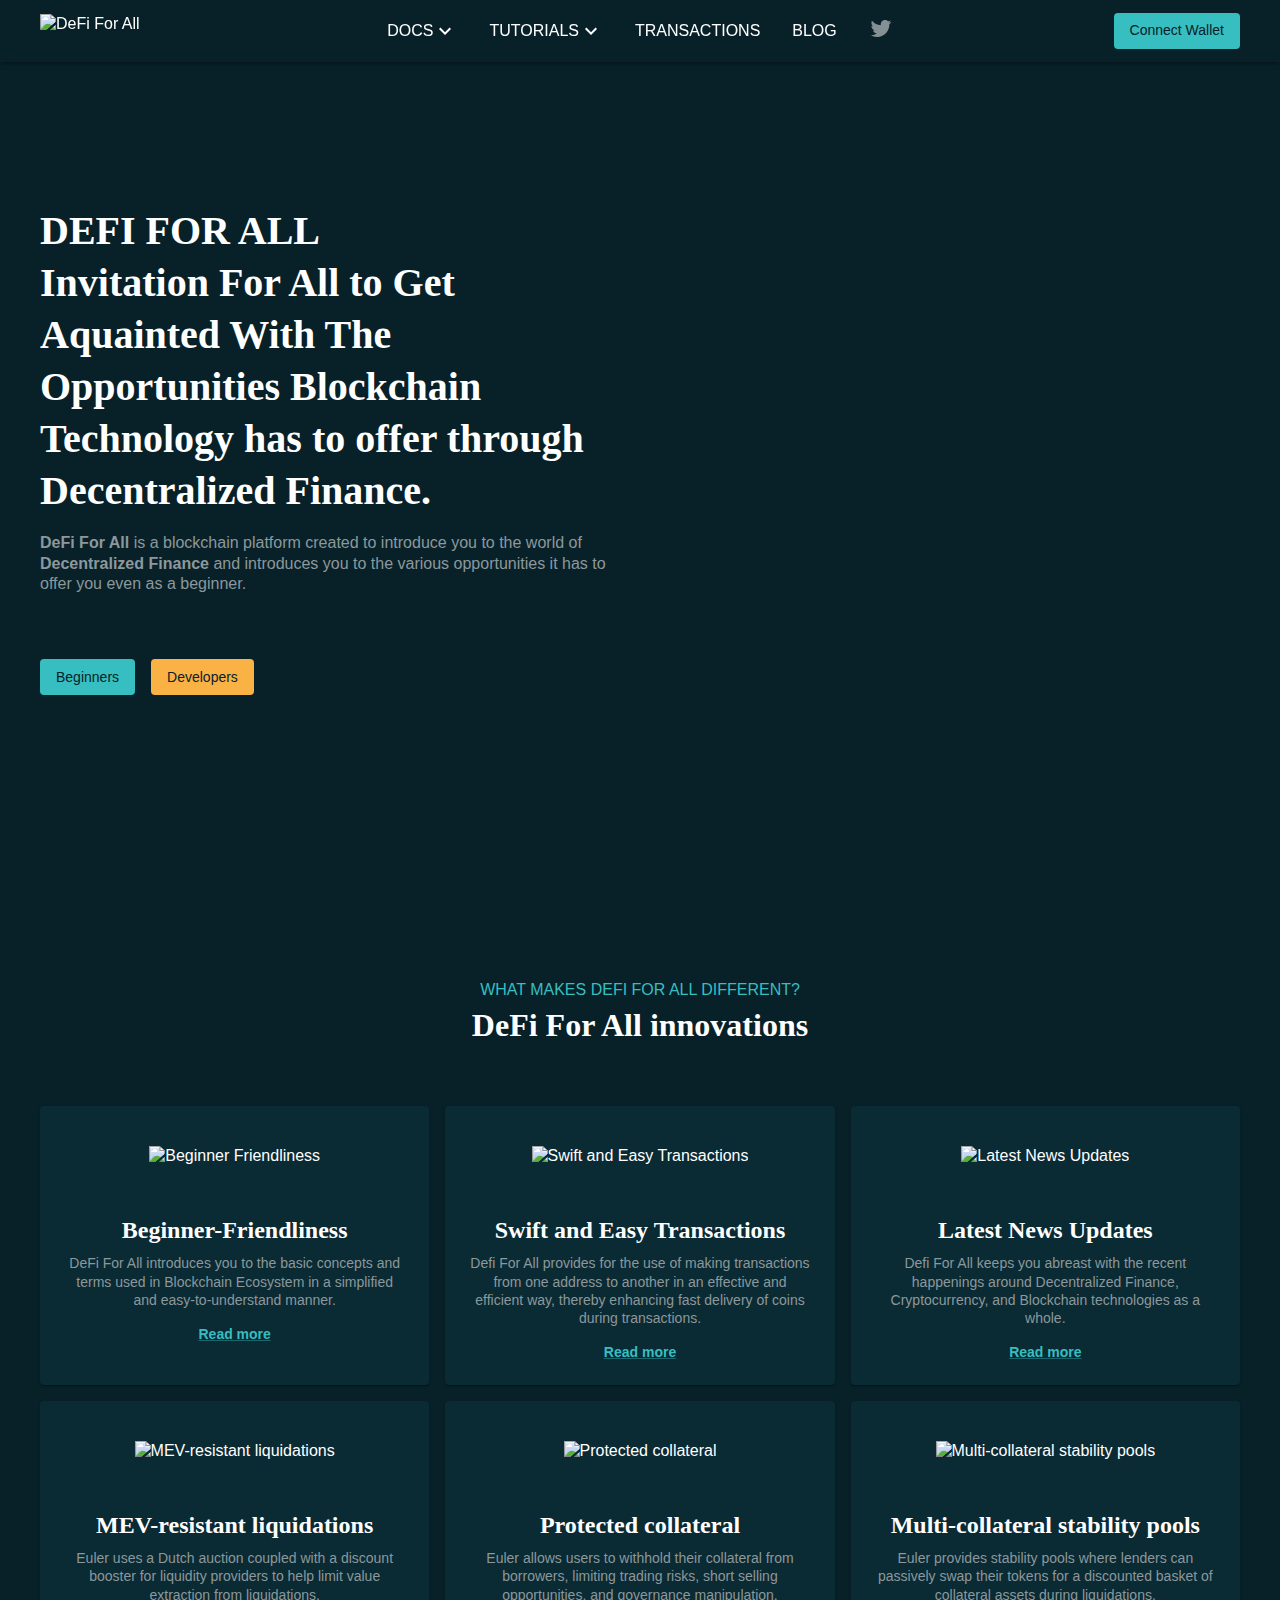
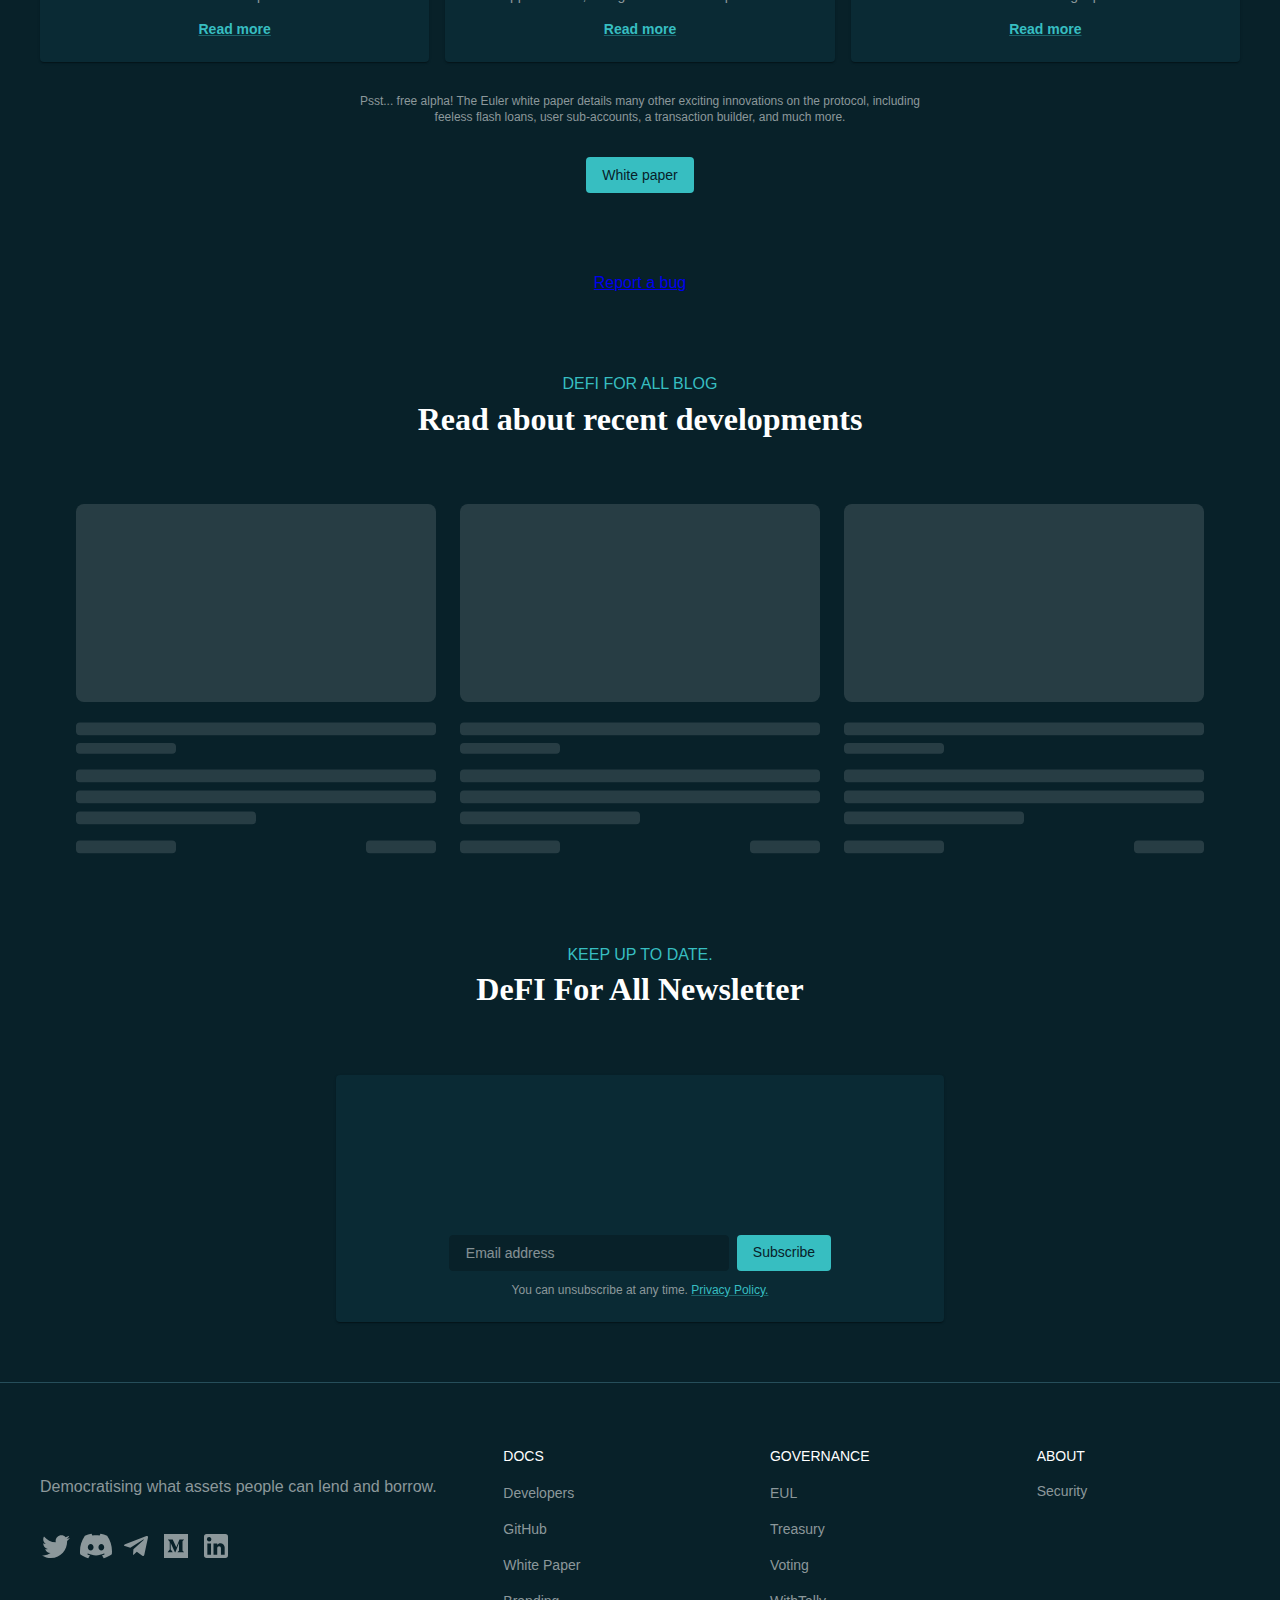
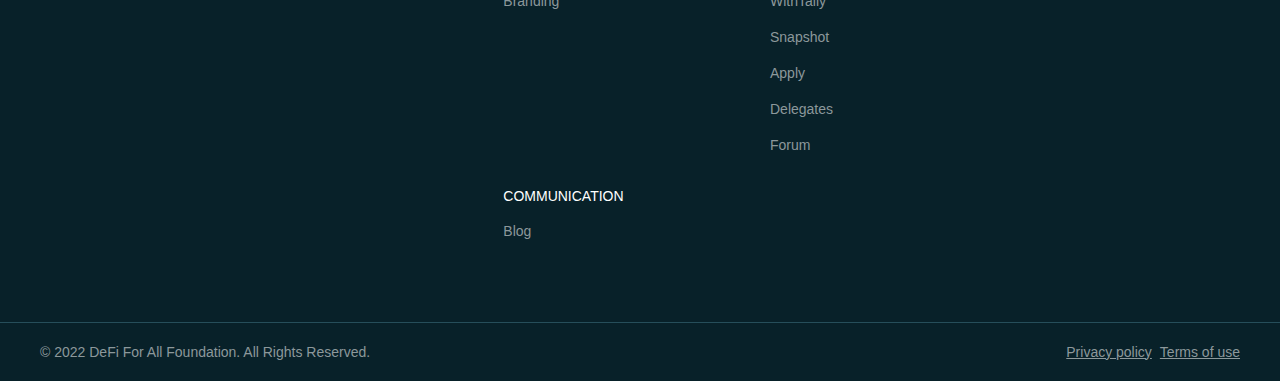
==== homepage.html @ b24af491 "Add files via upload" ====
<!DOCTYPE html>
<html>

<head>
    <meta charSet="utf-8" />
    <meta name="viewport" content="width=device-width" />
    <link rel="preload" as="image"
        imageSrcSet="/_next/static/media/logo.bbcf650c.svg 1x, /_next/static/media/logo.bbcf650c.svg 2x" />
    <title>Home - DeFi For All</title>
    <meta
        content="DeFi For All is a blockchain platform created to introduce you to the world of Decentralized Finance and introduces you to the various opportunities it has to offer you even as a beginner."
        name="description" />
    <meta
        content="DeFi For All is a blockchain platform created to introduce you to the world of Decentralized Finance and introduces you to the various opportunities it has to offer you even as a beginner."
        name="og:description" />
    <meta content="DeFi For All" property="og:title" />
    <meta content="/OG_EF_Twitter.png" property="og:image" />
    <meta name="next-head-count" content="8" />
    <link href="https://fonts.googleapis.com" rel="preconnect" />
    <link crossorigin="true" href="https://fonts.gstatic.com" rel="preconnect" />
    <meta content="#082129" name="theme-color" />
    <meta content="1200" property="og:image:width" />
    <meta content="630" property="og:image:height" />
    <meta content="@EulerFinance" name="twitter:site" />
    <link rel="preconnect" href="https://fonts.gstatic.com" crossorigin /><noscript data-n-css=""></noscript>
    <script defer="" nomodule="" src="/_next/static/chunks/polyfills-0d1b80a048d4787e.js"></script>
    <script src="/_next/static/chunks/webpack-43b1f71859092848.js" defer=""></script>
    <script src="/_next/static/chunks/framework-4556c45dd113b893.js" defer=""></script>
    <script src="/_next/static/chunks/main-97db145fa49b6c93.js" defer=""></script>
    <script src="/_next/static/chunks/pages/_app-f3e30b94e401bf8b.js" defer=""></script>
    <script src="/_next/static/chunks/pages/index-88688d1faa3a91e0.js" defer=""></script>
    <script src="/_next/static/GQ9uRKuiXWLNTg-VS3RA-/_buildManifest.js" defer=""></script>
    <script src="/_next/static/GQ9uRKuiXWLNTg-VS3RA-/_ssgManifest.js" defer=""></script>
    <style
        data-href="https://fonts.googleapis.com/css2?family=Open+Sans:wght@400;500&family=Volkhov:wght@700&display=swap">
        @font-face {
            font-family: 'Open Sans';
            font-style: normal;
            font-weight: 400;
            font-stretch: normal;
            font-display: swap;
            src: url(https://fonts.gstatic.com/s/opensans/v34/memSYaGs126MiZpBA-UvWbX2vVnXBbObj2OVZyOOSr4dVJWUgsjZ0C4k.woff) format('woff')
        }

        @font-face {
            font-family: 'Open Sans';
            font-style: normal;
            font-weight: 500;
            font-stretch: normal;
            font-display: swap;
            src: url(https://fonts.gstatic.com/s/opensans/v34/memSYaGs126MiZpBA-UvWbX2vVnXBbObj2OVZyOOSr4dVJWUgsjr0C4k.woff) format('woff')
        }

        @font-face {
            font-family: 'Volkhov';
            font-style: normal;
            font-weight: 700;
            font-display: swap;
            src: url(https://fonts.gstatic.com/s/volkhov/v17/SlGVmQieoJcKemNeeY4hoHc.woff) format('woff')
        }

        @font-face {
            font-family: 'Open Sans';
            font-style: normal;
            font-weight: 400;
            font-stretch: 100%;
            font-display: swap;
            src: url(https://fonts.gstatic.com/s/opensans/v34/memvYaGs126MiZpBA-UvWbX2vVnXBbObj2OVTSKmu0SC55K5gw.woff2) format('woff2');
            unicode-range: U+0460-052F, U+1C80-1C88, U+20B4, U+2DE0-2DFF, U+A640-A69F, U+FE2E-FE2F
        }

        @font-face {
            font-family: 'Open Sans';
            font-style: normal;
            font-weight: 400;
            font-stretch: 100%;
            font-display: swap;
            src: url(https://fonts.gstatic.com/s/opensans/v34/memvYaGs126MiZpBA-UvWbX2vVnXBbObj2OVTSumu0SC55K5gw.woff2) format('woff2');
            unicode-range: U+0301, U+0400-045F, U+0490-0491, U+04B0-04B1, U+2116
        }

        @font-face {
            font-family: 'Open Sans';
            font-style: normal;
            font-weight: 400;
            font-stretch: 100%;
            font-display: swap;
            src: url(https://fonts.gstatic.com/s/opensans/v34/memvYaGs126MiZpBA-UvWbX2vVnXBbObj2OVTSOmu0SC55K5gw.woff2) format('woff2');
            unicode-range: U+1F00-1FFF
        }

        @font-face {
            font-family: 'Open Sans';
            font-style: normal;
            font-weight: 400;
            font-stretch: 100%;
            font-display: swap;
            src: url(https://fonts.gstatic.com/s/opensans/v34/memvYaGs126MiZpBA-UvWbX2vVnXBbObj2OVTSymu0SC55K5gw.woff2) format('woff2');
            unicode-range: U+0370-03FF
        }

        @font-face {
            font-family: 'Open Sans';
            font-style: normal;
            font-weight: 400;
            font-stretch: 100%;
            font-display: swap;
            src: url(https://fonts.gstatic.com/s/opensans/v34/memvYaGs126MiZpBA-UvWbX2vVnXBbObj2OVTS2mu0SC55K5gw.woff2) format('woff2');
            unicode-range: U+0590-05FF, U+200C-2010, U+20AA, U+25CC, U+FB1D-FB4F
        }

        @font-face {
            font-family: 'Open Sans';
            font-style: normal;
            font-weight: 400;
            font-stretch: 100%;
            font-display: swap;
            src: url(https://fonts.gstatic.com/s/opensans/v34/memvYaGs126MiZpBA-UvWbX2vVnXBbObj2OVTSCmu0SC55K5gw.woff2) format('woff2');
            unicode-range: U+0102-0103, U+0110-0111, U+0128-0129, U+0168-0169, U+01A0-01A1, U+01AF-01B0, U+1EA0-1EF9, U+20AB
        }

        @font-face {
            font-family: 'Open Sans';
            font-style: normal;
            font-weight: 400;
            font-stretch: 100%;
            font-display: swap;
            src: url(https://fonts.gstatic.com/s/opensans/v34/memvYaGs126MiZpBA-UvWbX2vVnXBbObj2OVTSGmu0SC55K5gw.woff2) format('woff2');
            unicode-range: U+0100-024F, U+0259, U+1E00-1EFF, U+2020, U+20A0-20AB, U+20AD-20CF, U+2113, U+2C60-2C7F, U+A720-A7FF
        }

        @font-face {
            font-family: 'Open Sans';
            font-style: normal;
            font-weight: 400;
            font-stretch: 100%;
            font-display: swap;
            src: url(https://fonts.gstatic.com/s/opensans/v34/memvYaGs126MiZpBA-UvWbX2vVnXBbObj2OVTS-mu0SC55I.woff2) format('woff2');
            unicode-range: U+0000-00FF, U+0131, U+0152-0153, U+02BB-02BC, U+02C6, U+02DA, U+02DC, U+2000-206F, U+2074, U+20AC, U+2122, U+2191, U+2193, U+2212, U+2215, U+FEFF, U+FFFD
        }

        @font-face {
            font-family: 'Open Sans';
            font-style: normal;
            font-weight: 500;
            font-stretch: 100%;
            font-display: swap;
            src: url(https://fonts.gstatic.com/s/opensans/v34/memvYaGs126MiZpBA-UvWbX2vVnXBbObj2OVTSKmu0SC55K5gw.woff2) format('woff2');
            unicode-range: U+0460-052F, U+1C80-1C88, U+20B4, U+2DE0-2DFF, U+A640-A69F, U+FE2E-FE2F
        }

        @font-face {
            font-family: 'Open Sans';
            font-style: normal;
            font-weight: 500;
            font-stretch: 100%;
            font-display: swap;
            src: url(https://fonts.gstatic.com/s/opensans/v34/memvYaGs126MiZpBA-UvWbX2vVnXBbObj2OVTSumu0SC55K5gw.woff2) format('woff2');
            unicode-range: U+0301, U+0400-045F, U+0490-0491, U+04B0-04B1, U+2116
        }

        @font-face {
            font-family: 'Open Sans';
            font-style: normal;
            font-weight: 500;
            font-stretch: 100%;
            font-display: swap;
            src: url(https://fonts.gstatic.com/s/opensans/v34/memvYaGs126MiZpBA-UvWbX2vVnXBbObj2OVTSOmu0SC55K5gw.woff2) format('woff2');
            unicode-range: U+1F00-1FFF
        }

        @font-face {
            font-family: 'Open Sans';
            font-style: normal;
            font-weight: 500;
            font-stretch: 100%;
            font-display: swap;
            src: url(https://fonts.gstatic.com/s/opensans/v34/memvYaGs126MiZpBA-UvWbX2vVnXBbObj2OVTSymu0SC55K5gw.woff2) format('woff2');
            unicode-range: U+0370-03FF
        }

        @font-face {
            font-family: 'Open Sans';
            font-style: normal;
            font-weight: 500;
            font-stretch: 100%;
            font-display: swap;
            src: url(https://fonts.gstatic.com/s/opensans/v34/memvYaGs126MiZpBA-UvWbX2vVnXBbObj2OVTS2mu0SC55K5gw.woff2) format('woff2');
            unicode-range: U+0590-05FF, U+200C-2010, U+20AA, U+25CC, U+FB1D-FB4F
        }

        @font-face {
            font-family: 'Open Sans';
            font-style: normal;
            font-weight: 500;
            font-stretch: 100%;
            font-display: swap;
            src: url(https://fonts.gstatic.com/s/opensans/v34/memvYaGs126MiZpBA-UvWbX2vVnXBbObj2OVTSCmu0SC55K5gw.woff2) format('woff2');
            unicode-range: U+0102-0103, U+0110-0111, U+0128-0129, U+0168-0169, U+01A0-01A1, U+01AF-01B0, U+1EA0-1EF9, U+20AB
        }

        @font-face {
            font-family: 'Open Sans';
            font-style: normal;
            font-weight: 500;
            font-stretch: 100%;
            font-display: swap;
            src: url(https://fonts.gstatic.com/s/opensans/v34/memvYaGs126MiZpBA-UvWbX2vVnXBbObj2OVTSGmu0SC55K5gw.woff2) format('woff2');
            unicode-range: U+0100-024F, U+0259, U+1E00-1EFF, U+2020, U+20A0-20AB, U+20AD-20CF, U+2113, U+2C60-2C7F, U+A720-A7FF
        }

        @font-face {
            font-family: 'Open Sans';
            font-style: normal;
            font-weight: 500;
            font-stretch: 100%;
            font-display: swap;
            src: url(https://fonts.gstatic.com/s/opensans/v34/memvYaGs126MiZpBA-UvWbX2vVnXBbObj2OVTS-mu0SC55I.woff2) format('woff2');
            unicode-range: U+0000-00FF, U+0131, U+0152-0153, U+02BB-02BC, U+02C6, U+02DA, U+02DC, U+2000-206F, U+2074, U+20AC, U+2122, U+2191, U+2193, U+2212, U+2215, U+FEFF, U+FFFD
        }

        @font-face {
            font-family: 'Volkhov';
            font-style: normal;
            font-weight: 700;
            font-display: swap;
            src: url(https://fonts.gstatic.com/s/volkhov/v17/SlGVmQieoJcKemNeeY4hkHNSbRYXags.woff2) format('woff2');
            unicode-range: U+0000-00FF, U+0131, U+0152-0153, U+02BB-02BC, U+02C6, U+02DA, U+02DC, U+2000-206F, U+2074, U+20AC, U+2122, U+2191, U+2193, U+2212, U+2215, U+FEFF, U+FFFD
        }
    </style>
    <style data-href="https://fonts.googleapis.com/icon?family=Material+Icons">
        @font-face {
            font-family: 'Material Icons';
            font-style: normal;
            font-weight: 400;
            src: url(https://fonts.gstatic.com/s/materialicons/v139/flUhRq6tzZclQEJ-Vdg-IuiaDsNa.woff) format('woff')
        }

        .material-icons {
            font-family: 'Material Icons';
            font-weight: normal;
            font-style: normal;
            font-size: 24px;
            line-height: 1;
            letter-spacing: normal;
            text-transform: none;
            display: inline-block;
            white-space: nowrap;
            word-wrap: normal;
            direction: ltr;
            font-feature-settings: 'liga'
        }

        @font-face {
            font-family: 'Material Icons';
            font-style: normal;
            font-weight: 400;
            src: url(https://fonts.gstatic.com/s/materialicons/v139/flUhRq6tzZclQEJ-Vdg-IuiaDsNcIhQ8tQ.woff2) format('woff2')
        }

        .material-icons {
            font-family: 'Material Icons';
            font-weight: normal;
            font-style: normal;
            font-size: 24px;
            line-height: 1;
            letter-spacing: normal;
            text-transform: none;
            display: inline-block;
            white-space: nowrap;
            word-wrap: normal;
            direction: ltr;
            -webkit-font-feature-settings: 'liga';
            -webkit-font-smoothing: antialiased
        }
    </style>
</head>

<body>
    <div id="__next">
        <style data-emotion="css-global 1untru">
            html {
                -webkit-font-smoothing: antialiased;
                -moz-osx-font-smoothing: grayscale;
                box-sizing: border-box;
                -webkit-text-size-adjust: 100%;
            }

            *,
            *::before,
            *::after {
                box-sizing: inherit;
            }

            strong,
            b {
                font-weight: 700;
            }

            body {
                margin: 0;
                color: #ffffff;
                font-size: 1rem;
                font-family: 'Open Sans', sans-serif;
                font-weight: 400;
                line-height: 1.3;
                background-color: #082129;
            }

            @media print {
                body {
                    background-color: #ffffff;
                }
            }

            body::backdrop {
                background-color: #082129;
            }
        </style>
        <style data-emotion="css-global 1clbm4e">
            blockquote,
            body,
            dd,
            dl,
            figure,
            h1,
            h2,
            h3,
            h4,
            h5,
            h6,
            p {
                margin: 0;
            }

            .MuiButton-root,
            .MuiListItemButton-root {
                height: 36px !important;
            }

            .MuiButton-root:hover,
            .MuiListItemButton-root:hover {
                -webkit-filter: brightness(85%);
                filter: brightness(85%);
            }

            .MuiButton-root.MuiButton-text,
            .MuiListItemButton-root.MuiButton-text {
                min-width: 0;
                height: auto !important;
                padding: 0;
            }

            .MuiButton-root.MuiButton-text:hover,
            .MuiListItemButton-root.MuiButton-text:hover {
                background-color: transparent;
                -webkit-filter: none;
                filter: none;
            }

            @media (min-width: 1256px) {
                .MuiContainer-root {
                    max-width: 1256px !important;
                }
            }
        </style>
        <style data-emotion="css kgla19">
            .css-kgla19 {
                position: fixed;
                top: 0;
                left: 0;
                z-index: 1;
                width: 100%;
                padding: 8px 0;
                background-color: #082129;
                box-shadow: 0 3px 3px -2px rgba(0, 0, 0, 0.2), 0px 3px 4px 0px rgba(0, 0, 0, 0.14), 0 1px 8px 0 rgba(0, 0, 0, 0.12);
            }

            .css-kgla19 .MuiButton-contained {
                height: auto;
                padding: 8px 16px;
                font-weight: 500;
            }
        </style>
        <header class="css-kgla19">
            <style data-emotion="css nk5onl">
                .css-nk5onl {
                    display: grid;
                    grid-template-columns: [ full-start] minmax(max(4vmin, 20px), auto) [ wide-start] minmax(auto, 240px) [ main-start] min(720px,
                            calc(100% - max(8vmin, 40px))) [ main-end] minmax(auto, 240px) [ wide-end] minmax(max(4vmin, 20px),
                            auto) [ full-end];
                    height: 100%;
                }
            </style>
            <div class="css-nk5onl">
                <style data-emotion="css sw4uy0">
                    .css-sw4uy0 {
                        -webkit-align-items: center;
                        -webkit-box-align: center;
                        -ms-flex-align: center;
                        align-items: center;
                        display: -webkit-box;
                        display: -webkit-flex;
                        display: -ms-flexbox;
                        display: flex;
                        grid-column: wide-start/wide-end;
                    }
                </style>
                <div class="MuiBox-root css-sw4uy0">
                    <style data-emotion="css 124zb1q">
                        .css-124zb1q {
                            width: 25%;
                        }
                    </style>
                    <div class="MuiBox-root css-124zb1q">
                        <style data-emotion="css 1n14yv3">
                            .css-1n14yv3 {
                                display: block;
                            }

                            @media (min-width:900px) {
                                .css-1n14yv3 {
                                    display: none;
                                }
                            }
                        </style>
                        <div class="css-1n14yv3"><svg fill="none" height="29" width="30"
                                xmlns="http://www.w3.org/2000/svg">
                                <path
                                    d="M17.615 1.14 2.517 7.836a2.74 2.74 0 0 0-1.396 3.624 2.76 2.76 0 0 0 3.638 1.39l15.097-6.695a2.74 2.74 0 0 0 1.397-3.624 2.76 2.76 0 0 0-3.638-1.39Z"
                                    fill="#37BEC1"></path>
                                <path
                                    d="M13.42 12.004 3.359 16.465a2.74 2.74 0 0 0-1.396 3.624A2.76 2.76 0 0 0 5.6 21.481l10.062-4.463a2.74 2.74 0 0 0 1.397-3.623 2.76 2.76 0 0 0-3.638-1.391Z"
                                    fill="#FAB044"></path>
                                <path
                                    d="M24.335 16.173 9.239 22.869a2.74 2.74 0 0 0-1.396 3.623 2.76 2.76 0 0 0 3.638 1.391l15.097-6.695a2.74 2.74 0 0 0 1.397-3.624 2.76 2.76 0 0 0-3.639-1.391Z"
                                    fill="#E4615E"></path>
                            </svg></div>
                        <style data-emotion="css rwne3m">
                            .css-rwne3m {
                                display: none;
                            }

                            @media (min-width:900px) {
                                .css-rwne3m {
                                    display: block;
                                }
                            }
                        </style>
                        <div class="css-rwne3m">
                            <style data-emotion="css 16xzb4h">
                                .css-16xzb4h {
                                    cursor: pointer;
                                }

                                .css-16xzb4h:hover {
                                    opacity: 0.5;
                                }
                            </style><span
                                style="box-sizing:border-box;display:inline-block;overflow:hidden;width:initial;height:initial;background:none;opacity:1;border:0;margin:0;padding:0;position:relative;max-width:100%"><span
                                    style="box-sizing:border-box;display:block;width:initial;height:initial;background:none;opacity:1;border:0;margin:0;padding:0;max-width:100%"><img
                                        style="display:block;max-width:100%;width:initial;height:initial;background:none;opacity:1;border:0;margin:0;padding:0"
                                        alt="" aria-hidden="true"
                                        src="data:image/svg+xml,%3csvg%20xmlns=%27http://www.w3.org/2000/svg%27%20version=%271.1%27%20width=%27120%27%20height=%2728%27/%3e" /></span><img
                                    alt="DeFi For All"
                                    srcSet="/_next/static/media/logo.bbcf650c.svg 1x, /_next/static/media/logo.bbcf650c.svg 2x"
                                    src="/_next/static/media/logo.bbcf650c.svg" decoding="async" data-nimg="intrinsic"
                                    class="css-16xzb4h"
                                    style="position:absolute;top:0;left:0;bottom:0;right:0;box-sizing:border-box;padding:0;border:none;margin:auto;display:block;width:0;height:0;min-width:100%;max-width:100%;min-height:100%;max-height:100%" /></span>
                        </div>
                    </div>
                    <style data-emotion="css 1yzpnv6">
                        .css-1yzpnv6 {
                            display: block;
                            margin-left: auto;
                        }

                        @media (min-width:900px) {
                            .css-1yzpnv6 {
                                display: none;
                            }
                        }
                    </style>
                    <div class="css-1yzpnv6">
                        <style data-emotion="css 2ymb5h">
                            .css-2ymb5h {
                                text-align: center;
                                -webkit-flex: 0 0 auto;
                                -ms-flex: 0 0 auto;
                                flex: 0 0 auto;
                                font-size: 1.5rem;
                                padding: 8px;
                                border-radius: 50%;
                                overflow: visible;
                                color: #fff;
                                -webkit-transition: background-color 150ms cubic-bezier(0.4, 0, 0.2, 1) 0ms;
                                transition: background-color 150ms cubic-bezier(0.4, 0, 0.2, 1) 0ms;
                            }

                            .css-2ymb5h:hover {
                                background-color: rgba(255, 255, 255, 0.08);
                            }

                            @media (hover: none) {
                                .css-2ymb5h:hover {
                                    background-color: transparent;
                                }
                            }

                            .css-2ymb5h.Mui-disabled {
                                background-color: transparent;
                                color: rgba(255, 255, 255, 0.3);
                            }
                        </style>
                        <style data-emotion="css 1egpgfe">
                            .css-1egpgfe {
                                display: -webkit-inline-box;
                                display: -webkit-inline-flex;
                                display: -ms-inline-flexbox;
                                display: inline-flex;
                                -webkit-align-items: center;
                                -webkit-box-align: center;
                                -ms-flex-align: center;
                                align-items: center;
                                -webkit-box-pack: center;
                                -ms-flex-pack: center;
                                -webkit-justify-content: center;
                                justify-content: center;
                                position: relative;
                                box-sizing: border-box;
                                -webkit-tap-highlight-color: transparent;
                                background-color: transparent;
                                outline: 0;
                                border: 0;
                                margin: 0;
                                border-radius: 0;
                                padding: 0;
                                cursor: pointer;
                                -webkit-user-select: none;
                                -moz-user-select: none;
                                -ms-user-select: none;
                                user-select: none;
                                vertical-align: middle;
                                -moz-appearance: none;
                                -webkit-appearance: none;
                                -webkit-text-decoration: none;
                                text-decoration: none;
                                color: inherit;
                                text-align: center;
                                -webkit-flex: 0 0 auto;
                                -ms-flex: 0 0 auto;
                                flex: 0 0 auto;
                                font-size: 1.5rem;
                                padding: 8px;
                                border-radius: 50%;
                                overflow: visible;
                                color: #fff;
                                -webkit-transition: background-color 150ms cubic-bezier(0.4, 0, 0.2, 1) 0ms;
                                transition: background-color 150ms cubic-bezier(0.4, 0, 0.2, 1) 0ms;
                            }

                            .css-1egpgfe::-moz-focus-inner {
                                border-style: none;
                            }

                            .css-1egpgfe.Mui-disabled {
                                pointer-events: none;
                                cursor: default;
                            }

                            @media print {
                                .css-1egpgfe {
                                    -webkit-print-color-adjust: exact;
                                    color-adjust: exact;
                                }
                            }

                            .css-1egpgfe:hover {
                                background-color: rgba(255, 255, 255, 0.08);
                            }

                            @media (hover: none) {
                                .css-1egpgfe:hover {
                                    background-color: transparent;
                                }
                            }

                            .css-1egpgfe.Mui-disabled {
                                background-color: transparent;
                                color: rgba(255, 255, 255, 0.3);
                            }
                        </style><button
                            class="MuiButtonBase-root MuiIconButton-root MuiIconButton-sizeMedium css-1egpgfe"
                            tabindex="0" type="button">
                            <style data-emotion="css vubbuv">
                                .css-vubbuv {
                                    -webkit-user-select: none;
                                    -moz-user-select: none;
                                    -ms-user-select: none;
                                    user-select: none;
                                    width: 1em;
                                    height: 1em;
                                    display: inline-block;
                                    fill: currentColor;
                                    -webkit-flex-shrink: 0;
                                    -ms-flex-negative: 0;
                                    flex-shrink: 0;
                                    -webkit-transition: fill 200ms cubic-bezier(0.4, 0, 0.2, 1) 0ms;
                                    transition: fill 200ms cubic-bezier(0.4, 0, 0.2, 1) 0ms;
                                    font-size: 1.5rem;
                                }
                            </style><svg class="MuiSvgIcon-root MuiSvgIcon-fontSizeMedium css-vubbuv" focusable="false"
                                aria-hidden="true" viewBox="0 0 24 24" data-testid="MenuIcon">
                                <path d="M3 18h18v-2H3v2zm0-5h18v-2H3v2zm0-7v2h18V6H3z"></path>
                            </svg>
                        </button>
                        <style data-emotion="css a3xyjy">
                            .css-a3xyjy {
                                z-index: 1200;
                            }
                        </style>
                    </div>
                    <style data-emotion="css 14nir25">
                        .css-14nir25 {
                            display: none;
                            -webkit-align-items: center;
                            -webkit-box-align: center;
                            -ms-flex-align: center;
                            align-items: center;
                            -webkit-box-pack: center;
                            -ms-flex-pack: center;
                            -webkit-justify-content: center;
                            justify-content: center;
                            width: 50%;
                        }

                        @media (min-width:900px) {
                            .css-14nir25 {
                                display: -webkit-box;
                                display: -webkit-flex;
                                display: -ms-flexbox;
                                display: flex;
                            }
                        }
                    </style>
                    <nav class="css-14nir25">
                        <style data-emotion="css 1i34ppr">
                            .css-1i34ppr {
                                display: -webkit-box;
                                display: -webkit-flex;
                                display: -ms-flexbox;
                                display: flex;
                            }

                            .css-1i34ppr .MuiListItem-root {
                                position: relative;
                            }

                            .css-1i34ppr .MuiListItem-root .MuiCollapse-root {
                                position: absolute;
                                top: 100%;
                                left: 50%;
                                -webkit-transform: translateX(-50%);
                                -moz-transform: translateX(-50%);
                                -ms-transform: translateX(-50%);
                                transform: translateX(-50%);
                            }

                            .css-1i34ppr .MuiListItemButton-root {
                                height: 48px;
                                color: #ffffff;
                            }

                            .css-1i34ppr .MuiListItemButton-root:hover {
                                color: #37bec1;
                                background: transparent;
                            }

                            .css-1i34ppr .MuiListItemIcon-root {
                                min-width: auto;
                            }
                        </style>
                        <style data-emotion="css g5hiew">
                            .css-g5hiew {
                                list-style: none;
                                margin: 0;
                                padding: 0;
                                position: relative;
                                display: -webkit-box;
                                display: -webkit-flex;
                                display: -ms-flexbox;
                                display: flex;
                            }

                            .css-g5hiew .MuiListItem-root {
                                position: relative;
                            }

                            .css-g5hiew .MuiListItem-root .MuiCollapse-root {
                                position: absolute;
                                top: 100%;
                                left: 50%;
                                -webkit-transform: translateX(-50%);
                                -moz-transform: translateX(-50%);
                                -ms-transform: translateX(-50%);
                                transform: translateX(-50%);
                            }

                            .css-g5hiew .MuiListItemButton-root {
                                height: 48px;
                                color: #ffffff;
                            }

                            .css-g5hiew .MuiListItemButton-root:hover {
                                color: #37bec1;
                                background: transparent;
                            }

                            .css-g5hiew .MuiListItemIcon-root {
                                min-width: auto;
                            }
                        </style>
                        <ul class="MuiList-root css-g5hiew">
                            <style data-emotion="css 56d4v0">
                                .css-56d4v0 {
                                    display: -webkit-box;
                                    display: -webkit-flex;
                                    display: -ms-flexbox;
                                    display: flex;
                                    -webkit-box-pack: start;
                                    -ms-flex-pack: start;
                                    -webkit-justify-content: flex-start;
                                    justify-content: flex-start;
                                    -webkit-align-items: center;
                                    -webkit-box-align: center;
                                    -ms-flex-align: center;
                                    align-items: center;
                                    position: relative;
                                    -webkit-text-decoration: none;
                                    text-decoration: none;
                                    width: 100%;
                                    box-sizing: border-box;
                                    text-align: left;
                                }

                                .css-56d4v0.Mui-focusVisible {
                                    background-color: rgba(255, 255, 255, 0.12);
                                }

                                .css-56d4v0.Mui-selected {
                                    background-color: rgba(55, 190, 193, 0.16);
                                }

                                .css-56d4v0.Mui-selected.Mui-focusVisible {
                                    background-color: rgba(55, 190, 193, 0.28);
                                }

                                .css-56d4v0.Mui-disabled {
                                    opacity: 0.38;
                                }
                            </style>
                            <li class="MuiListItem-root MuiListItem-gutters css-56d4v0" aria-haspopup="true">
                                <style data-emotion="css 11skpx5">
                                    .css-11skpx5 {
                                        display: -webkit-box;
                                        display: -webkit-flex;
                                        display: -ms-flexbox;
                                        display: flex;
                                        -webkit-box-flex: 1;
                                        -webkit-flex-grow: 1;
                                        -ms-flex-positive: 1;
                                        flex-grow: 1;
                                        -webkit-box-pack: start;
                                        -ms-flex-pack: start;
                                        -webkit-justify-content: flex-start;
                                        justify-content: flex-start;
                                        -webkit-align-items: center;
                                        -webkit-box-align: center;
                                        -ms-flex-align: center;
                                        align-items: center;
                                        position: relative;
                                        -webkit-text-decoration: none;
                                        text-decoration: none;
                                        min-width: 0;
                                        box-sizing: border-box;
                                        text-align: left;
                                        padding-top: 8px;
                                        padding-bottom: 8px;
                                        -webkit-transition: background-color 150ms cubic-bezier(0.4, 0, 0.2, 1) 0ms;
                                        transition: background-color 150ms cubic-bezier(0.4, 0, 0.2, 1) 0ms;
                                        padding-left: 16px;
                                        padding-right: 16px;
                                    }

                                    .css-11skpx5:hover {
                                        -webkit-text-decoration: none;
                                        text-decoration: none;
                                        background-color: rgba(255, 255, 255, 0.08);
                                    }

                                    @media (hover: none) {
                                        .css-11skpx5:hover {
                                            background-color: transparent;
                                        }
                                    }

                                    .css-11skpx5.Mui-selected {
                                        background-color: rgba(55, 190, 193, 0.16);
                                    }

                                    .css-11skpx5.Mui-selected.Mui-focusVisible {
                                        background-color: rgba(55, 190, 193, 0.28);
                                    }

                                    .css-11skpx5.Mui-selected:hover {
                                        background-color: rgba(55, 190, 193, 0.24);
                                    }

                                    @media (hover: none) {
                                        .css-11skpx5.Mui-selected:hover {
                                            background-color: rgba(55, 190, 193, 0.16);
                                        }
                                    }

                                    .css-11skpx5.Mui-focusVisible {
                                        background-color: rgba(255, 255, 255, 0.12);
                                    }

                                    .css-11skpx5.Mui-disabled {
                                        opacity: 0.38;
                                    }
                                </style>
                                <style data-emotion="css 1i9jgrq">
                                    .css-1i9jgrq {
                                        display: -webkit-inline-box;
                                        display: -webkit-inline-flex;
                                        display: -ms-inline-flexbox;
                                        display: inline-flex;
                                        -webkit-align-items: center;
                                        -webkit-box-align: center;
                                        -ms-flex-align: center;
                                        align-items: center;
                                        -webkit-box-pack: center;
                                        -ms-flex-pack: center;
                                        -webkit-justify-content: center;
                                        justify-content: center;
                                        position: relative;
                                        box-sizing: border-box;
                                        -webkit-tap-highlight-color: transparent;
                                        background-color: transparent;
                                        outline: 0;
                                        border: 0;
                                        margin: 0;
                                        border-radius: 0;
                                        padding: 0;
                                        cursor: pointer;
                                        -webkit-user-select: none;
                                        -moz-user-select: none;
                                        -ms-user-select: none;
                                        user-select: none;
                                        vertical-align: middle;
                                        -moz-appearance: none;
                                        -webkit-appearance: none;
                                        -webkit-text-decoration: none;
                                        text-decoration: none;
                                        color: inherit;
                                        display: -webkit-box;
                                        display: -webkit-flex;
                                        display: -ms-flexbox;
                                        display: flex;
                                        -webkit-box-flex: 1;
                                        -webkit-flex-grow: 1;
                                        -ms-flex-positive: 1;
                                        flex-grow: 1;
                                        -webkit-box-pack: start;
                                        -ms-flex-pack: start;
                                        -webkit-justify-content: flex-start;
                                        justify-content: flex-start;
                                        -webkit-align-items: center;
                                        -webkit-box-align: center;
                                        -ms-flex-align: center;
                                        align-items: center;
                                        position: relative;
                                        -webkit-text-decoration: none;
                                        text-decoration: none;
                                        min-width: 0;
                                        box-sizing: border-box;
                                        text-align: left;
                                        padding-top: 8px;
                                        padding-bottom: 8px;
                                        -webkit-transition: background-color 150ms cubic-bezier(0.4, 0, 0.2, 1) 0ms;
                                        transition: background-color 150ms cubic-bezier(0.4, 0, 0.2, 1) 0ms;
                                        padding-left: 16px;
                                        padding-right: 16px;
                                    }

                                    .css-1i9jgrq::-moz-focus-inner {
                                        border-style: none;
                                    }

                                    .css-1i9jgrq.Mui-disabled {
                                        pointer-events: none;
                                        cursor: default;
                                    }

                                    @media print {
                                        .css-1i9jgrq {
                                            -webkit-print-color-adjust: exact;
                                            color-adjust: exact;
                                        }
                                    }

                                    .css-1i9jgrq:hover {
                                        -webkit-text-decoration: none;
                                        text-decoration: none;
                                        background-color: rgba(255, 255, 255, 0.08);
                                    }

                                    @media (hover: none) {
                                        .css-1i9jgrq:hover {
                                            background-color: transparent;
                                        }
                                    }

                                    .css-1i9jgrq.Mui-selected {
                                        background-color: rgba(55, 190, 193, 0.16);
                                    }

                                    .css-1i9jgrq.Mui-selected.Mui-focusVisible {
                                        background-color: rgba(55, 190, 193, 0.28);
                                    }

                                    .css-1i9jgrq.Mui-selected:hover {
                                        background-color: rgba(55, 190, 193, 0.24);
                                    }

                                    @media (hover: none) {
                                        .css-1i9jgrq.Mui-selected:hover {
                                            background-color: rgba(55, 190, 193, 0.16);
                                        }
                                    }

                                    .css-1i9jgrq.Mui-focusVisible {
                                        background-color: rgba(255, 255, 255, 0.12);
                                    }

                                    .css-1i9jgrq.Mui-disabled {
                                        opacity: 0.38;
                                    }
                                </style><a
                                    class="MuiButtonBase-root MuiListItemButton-root MuiListItemButton-gutters css-1i9jgrq"
                                    tabindex="0" href="https://docs.euler.finance/" id="nav-item-0" target="_blank">
                                    <style data-emotion="css 1cffg8a">
                                        .css-1cffg8a {
                                            margin: 0;
                                            font-size: 1rem;
                                            font-family: 'Open Sans', sans-serif;
                                            font-weight: 400;
                                            line-height: 1.3;
                                            color: #ffffff;
                                            color: inherit;
                                            font-weight: 500;
                                            text-transform: uppercase;
                                        }
                                    </style>
                                    <p class="MuiTypography-root MuiTypography-body1 css-1cffg8a">Docs</p>
                                    <style data-emotion="css 5n5rd1">
                                        .css-5n5rd1 {
                                            min-width: 56px;
                                            color: #fff;
                                            -webkit-flex-shrink: 0;
                                            -ms-flex-negative: 0;
                                            flex-shrink: 0;
                                            display: -webkit-inline-box;
                                            display: -webkit-inline-flex;
                                            display: -ms-inline-flexbox;
                                            display: inline-flex;
                                        }
                                    </style>
                                    <div class="MuiListItemIcon-root css-5n5rd1"><svg
                                            class="MuiSvgIcon-root MuiSvgIcon-fontSizeMedium css-vubbuv"
                                            focusable="false" aria-hidden="true" viewBox="0 0 24 24"
                                            data-testid="ExpandMoreIcon">
                                            <path d="M16.59 8.59 12 13.17 7.41 8.59 6 10l6 6 6-6z"></path>
                                        </svg></div>
                                </a>
                            </li>
                            <li class="MuiListItem-root MuiListItem-gutters css-56d4v0" aria-haspopup="true"><a
                                    class="MuiButtonBase-root MuiListItemButton-root MuiListItemButton-gutters css-1i9jgrq"
                                    tabindex="0" href="https://www.youtube.com/watch?v=SZXwDhcx9uY" id="nav-item-1"
                                    target="_blank">
                                    <p class="MuiTypography-root MuiTypography-body1 css-1cffg8a">Tutorials</p>
                                    <div class="MuiListItemIcon-root css-5n5rd1"><svg
                                            class="MuiSvgIcon-root MuiSvgIcon-fontSizeMedium css-vubbuv"
                                            focusable="false" aria-hidden="true" viewBox="0 0 24 24"
                                            data-testid="ExpandMoreIcon">
                                            <path d="M16.59 8.59 12 13.17 7.41 8.59 6 10l6 6 6-6z"></path>
                                        </svg></div>
                                </a></li>
                            <li class="MuiListItem-root MuiListItem-gutters css-56d4v0" aria-haspopup="false"><a
                                    class="MuiButtonBase-root MuiListItemButton-root MuiListItemButton-gutters css-1i9jgrq"
                                    tabindex="0" href="../transaction.html" id="nav-item-2" target="_blank">
                                    <p class="MuiTypography-root MuiTypography-body1 css-1cffg8a">Transactions</p>
                                </a></li>
                            <li class="MuiListItem-root MuiListItem-gutters css-56d4v0" aria-haspopup="false"><a
                                    class="MuiButtonBase-root MuiListItemButton-root MuiListItemButton-gutters css-1i9jgrq"
                                    tabindex="0" href="/blog" id="nav-item-3" target="_self">
                                    <p class="MuiTypography-root MuiTypography-body1 css-1cffg8a">Blog</p>
                                </a></li>
                            <style data-emotion="css vqvmg1">
                                .css-vqvmg1 {
                                    display: -webkit-box;
                                    display: -webkit-flex;
                                    display: -ms-flexbox;
                                    display: flex;
                                    -webkit-box-pack: start;
                                    -ms-flex-pack: start;
                                    -webkit-justify-content: flex-start;
                                    justify-content: flex-start;
                                    -webkit-align-items: center;
                                    -webkit-box-align: center;
                                    -ms-flex-align: center;
                                    align-items: center;
                                    position: relative;
                                    -webkit-text-decoration: none;
                                    text-decoration: none;
                                    width: 100%;
                                    box-sizing: border-box;
                                    text-align: left;
                                    padding-top: 8px;
                                    padding-bottom: 8px;
                                    padding-left: 16px;
                                    padding-right: 16px;
                                }

                                .css-vqvmg1.Mui-focusVisible {
                                    background-color: rgba(255, 255, 255, 0.12);
                                }

                                .css-vqvmg1.Mui-selected {
                                    background-color: rgba(55, 190, 193, 0.16);
                                }

                                .css-vqvmg1.Mui-selected.Mui-focusVisible {
                                    background-color: rgba(55, 190, 193, 0.28);
                                }

                                .css-vqvmg1.Mui-disabled {
                                    opacity: 0.38;
                                }
                            </style>
                            <li class="MuiListItem-root MuiListItem-gutters MuiListItem-padding css-vqvmg1">
                                <style data-emotion="css 18x15bt">
                                    .css-18x15bt {
                                        color: #ffffff;
                                        opacity: 0.5;
                                    }

                                    .css-18x15bt:hover {
                                        color: #37bec1;
                                        opacity: 1;
                                    }
                                </style><a target="_blank" href="https://twitter.com/eulerfinance"
                                    class="css-18x15bt"><svg
                                        class="MuiSvgIcon-root MuiSvgIcon-fontSizeMedium css-vubbuv" focusable="false"
                                        aria-hidden="true" viewBox="0 0 24 24" data-testid="TwitterIcon">
                                        <path
                                            d="M22.46 6c-.77.35-1.6.58-2.46.69.88-.53 1.56-1.37 1.88-2.38-.83.5-1.75.85-2.72 1.05C18.37 4.5 17.26 4 16 4c-2.35 0-4.27 1.92-4.27 4.29 0 .34.04.67.11.98C8.28 9.09 5.11 7.38 3 4.79c-.37.63-.58 1.37-.58 2.15 0 1.49.75 2.81 1.91 3.56-.71 0-1.37-.2-1.95-.5v.03c0 2.08 1.48 3.82 3.44 4.21a4.22 4.22 0 0 1-1.93.07 4.28 4.28 0 0 0 4 2.98 8.521 8.521 0 0 1-5.33 1.84c-.34 0-.68-.02-1.02-.06C3.44 20.29 5.7 21 8.12 21 16 21 20.33 14.46 20.33 8.79c0-.19 0-.37-.01-.56.84-.6 1.56-1.36 2.14-2.23z">
                                        </path>
                                    </svg></a>
                            </li>
                        </ul>
                    </nav>
                    <style data-emotion="css jn44iv">
                        .css-jn44iv {
                            display: none;
                            width: 25%;
                            text-align: right;
                        }

                        @media (min-width:900px) {
                            .css-jn44iv {
                                display: block;
                            }
                        }
                    </style>
                    <div class="css-jn44iv">
                        <style data-emotion="css kqd0ip">
                            .css-kqd0ip {
                                font-size: 0.8125rem;
                                line-height: 19px;
                                text-transform: none;
                                font-family: 'Open Sans', sans-serif;
                                font-weight: 400;
                                color: #082129;
                                min-width: 64px;
                                padding: 4px 10px;
                                border-radius: 4px;
                                -webkit-transition: background-color 250ms cubic-bezier(0.4, 0, 0.2, 1) 0ms, box-shadow 250ms cubic-bezier(0.4, 0, 0.2, 1) 0ms, border-color 250ms cubic-bezier(0.4, 0, 0.2, 1) 0ms, color 250ms cubic-bezier(0.4, 0, 0.2, 1) 0ms;
                                transition: background-color 250ms cubic-bezier(0.4, 0, 0.2, 1) 0ms, box-shadow 250ms cubic-bezier(0.4, 0, 0.2, 1) 0ms, border-color 250ms cubic-bezier(0.4, 0, 0.2, 1) 0ms, color 250ms cubic-bezier(0.4, 0, 0.2, 1) 0ms;
                                background-color: #37bec1;
                                box-shadow: 0px 3px 1px -2px rgba(0, 0, 0, 0.2), 0px 2px 2px 0px rgba(0, 0, 0, 0.14), 0px 1px 5px 0px rgba(0, 0, 0, 0.12);
                                box-shadow: none;
                                font-size: 14px;
                                height: 32px;
                                padding: 4px 16px;
                            }

                            .css-kqd0ip:hover {
                                -webkit-text-decoration: none;
                                text-decoration: none;
                                background-color: #37bec1;
                                box-shadow: 0px 2px 4px -1px rgba(0, 0, 0, 0.2), 0px 4px 5px 0px rgba(0, 0, 0, 0.14), 0px 1px 10px 0px rgba(0, 0, 0, 0.12);
                            }

                            @media (hover: none) {
                                .css-kqd0ip:hover {
                                    background-color: #37bec1;
                                }
                            }

                            .css-kqd0ip:active {
                                box-shadow: 0px 5px 5px -3px rgba(0, 0, 0, 0.2), 0px 8px 10px 1px rgba(0, 0, 0, 0.14), 0px 3px 14px 2px rgba(0, 0, 0, 0.12);
                            }

                            .css-kqd0ip.Mui-focusVisible {
                                box-shadow: 0px 3px 5px -1px rgba(0, 0, 0, 0.2), 0px 6px 10px 0px rgba(0, 0, 0, 0.14), 0px 1px 18px 0px rgba(0, 0, 0, 0.12);
                            }

                            .css-kqd0ip.Mui-disabled {
                                color: rgba(255, 255, 255, 0.3);
                                box-shadow: none;
                                background-color: rgba(255, 255, 255, 0.12);
                            }

                            .css-kqd0ip:hover {
                                box-shadow: none;
                            }

                            .css-kqd0ip.Mui-focusVisible {
                                box-shadow: none;
                            }

                            .css-kqd0ip:active {
                                box-shadow: none;
                            }

                            .css-kqd0ip.Mui-disabled {
                                box-shadow: none;
                            }
                        </style>
                        <style data-emotion="css 1qor2me">
                            .css-1qor2me {
                                display: -webkit-inline-box;
                                display: -webkit-inline-flex;
                                display: -ms-inline-flexbox;
                                display: inline-flex;
                                -webkit-align-items: center;
                                -webkit-box-align: center;
                                -ms-flex-align: center;
                                align-items: center;
                                -webkit-box-pack: center;
                                -ms-flex-pack: center;
                                -webkit-justify-content: center;
                                justify-content: center;
                                position: relative;
                                box-sizing: border-box;
                                -webkit-tap-highlight-color: transparent;
                                background-color: transparent;
                                outline: 0;
                                border: 0;
                                margin: 0;
                                border-radius: 0;
                                padding: 0;
                                cursor: pointer;
                                -webkit-user-select: none;
                                -moz-user-select: none;
                                -ms-user-select: none;
                                user-select: none;
                                vertical-align: middle;
                                -moz-appearance: none;
                                -webkit-appearance: none;
                                -webkit-text-decoration: none;
                                text-decoration: none;
                                color: inherit;
                                font-size: 0.8125rem;
                                line-height: 19px;
                                text-transform: none;
                                font-family: 'Open Sans', sans-serif;
                                font-weight: 400;
                                color: #082129;
                                min-width: 64px;
                                padding: 4px 10px;
                                border-radius: 4px;
                                -webkit-transition: background-color 250ms cubic-bezier(0.4, 0, 0.2, 1) 0ms, box-shadow 250ms cubic-bezier(0.4, 0, 0.2, 1) 0ms, border-color 250ms cubic-bezier(0.4, 0, 0.2, 1) 0ms, color 250ms cubic-bezier(0.4, 0, 0.2, 1) 0ms;
                                transition: background-color 250ms cubic-bezier(0.4, 0, 0.2, 1) 0ms, box-shadow 250ms cubic-bezier(0.4, 0, 0.2, 1) 0ms, border-color 250ms cubic-bezier(0.4, 0, 0.2, 1) 0ms, color 250ms cubic-bezier(0.4, 0, 0.2, 1) 0ms;
                                background-color: #37bec1;
                                box-shadow: 0px 3px 1px -2px rgba(0, 0, 0, 0.2), 0px 2px 2px 0px rgba(0, 0, 0, 0.14), 0px 1px 5px 0px rgba(0, 0, 0, 0.12);
                                box-shadow: none;
                                font-size: 14px;
                                height: 32px;
                                padding: 4px 16px;
                            }

                            .css-1qor2me::-moz-focus-inner {
                                border-style: none;
                            }

                            .css-1qor2me.Mui-disabled {
                                pointer-events: none;
                                cursor: default;
                            }

                            @media print {
                                .css-1qor2me {
                                    -webkit-print-color-adjust: exact;
                                    color-adjust: exact;
                                }
                            }

                            .css-1qor2me:hover {
                                -webkit-text-decoration: none;
                                text-decoration: none;
                                background-color: #37bec1;
                                box-shadow: 0px 2px 4px -1px rgba(0, 0, 0, 0.2), 0px 4px 5px 0px rgba(0, 0, 0, 0.14), 0px 1px 10px 0px rgba(0, 0, 0, 0.12);
                            }

                            @media (hover: none) {
                                .css-1qor2me:hover {
                                    background-color: #37bec1;
                                }
                            }

                            .css-1qor2me:active {
                                box-shadow: 0px 5px 5px -3px rgba(0, 0, 0, 0.2), 0px 8px 10px 1px rgba(0, 0, 0, 0.14), 0px 3px 14px 2px rgba(0, 0, 0, 0.12);
                            }

                            .css-1qor2me.Mui-focusVisible {
                                box-shadow: 0px 3px 5px -1px rgba(0, 0, 0, 0.2), 0px 6px 10px 0px rgba(0, 0, 0, 0.14), 0px 1px 18px 0px rgba(0, 0, 0, 0.12);
                            }

                            .css-1qor2me.Mui-disabled {
                                color: rgba(255, 255, 255, 0.3);
                                box-shadow: none;
                                background-color: rgba(255, 255, 255, 0.12);
                            }

                            .css-1qor2me:hover {
                                box-shadow: none;
                            }

                            .css-1qor2me.Mui-focusVisible {
                                box-shadow: none;
                            }

                            .css-1qor2me:active {
                                box-shadow: none;
                            }

                            .css-1qor2me.Mui-disabled {
                                box-shadow: none;
                            }
                        </style><a
                            class="MuiButtonBase-root MuiButton-root MuiButton-contained MuiButton-containedPrimary MuiButton-sizeSmall MuiButton-containedSizeSmall MuiButton-disableElevation  css-1qor2me"
                            tabindex="0" href="https://app.euler.finance" target="_blank">Connect Wallet</a>
                    </div>
                </div>
            </div>
        </header>
        <main>
            <style data-emotion="css 18zju0g">
                .css-18zju0g {
                    padding: 80px 0;
                    text-align: center;
                }

                @media (min-width:1200px) {
                    .css-18zju0g {
                        height: 0;
                        min-height: 100vh;
                        text-align: left;
                    }
                }
            </style>
            <section class="css-18zju0g">
                <style data-emotion="css nk5onl">
                    .css-nk5onl {
                        display: grid;
                        grid-template-columns: [ full-start] minmax(max(4vmin, 20px), auto) [ wide-start] minmax(auto, 240px) [ main-start] min(720px,
                                calc(100% - max(8vmin, 40px))) [ main-end] minmax(auto, 240px) [ wide-end] minmax(max(4vmin, 20px),
                                auto) [ full-end];
                        height: 100%;
                    }
                </style>
                <div class="css-nk5onl">
                    <style data-emotion="css 1psiug4">
                        .css-1psiug4 {
                            display: -webkit-box;
                            display: -webkit-flex;
                            display: -ms-flexbox;
                            display: flex;
                            grid-column: wide-start/wide-end;
                            height: 100%;
                            -webkit-box-pack: center;
                            -ms-flex-pack: center;
                            -webkit-justify-content: center;
                            justify-content: center;
                        }
                    </style>
                    <div class="MuiBox-root css-1psiug4">
                        <style data-emotion="css 1d3bbye">
                            .css-1d3bbye {
                                box-sizing: border-box;
                                display: -webkit-box;
                                display: -webkit-flex;
                                display: -ms-flexbox;
                                display: flex;
                                -webkit-box-flex-wrap: wrap;
                                -webkit-flex-wrap: wrap;
                                -ms-flex-wrap: wrap;
                                flex-wrap: wrap;
                                width: 100%;
                                -webkit-flex-direction: row;
                                -ms-flex-direction: row;
                                flex-direction: row;
                            }
                        </style>
                        <div class="MuiGrid-root MuiGrid-container css-1d3bbye">
                            <style data-emotion="css 1mgo7jb">
                                .css-1mgo7jb {
                                    box-sizing: border-box;
                                    margin: 0;
                                    -webkit-flex-direction: row;
                                    -ms-flex-direction: row;
                                    flex-direction: row;
                                    -webkit-flex-basis: 100%;
                                    -ms-flex-preferred-size: 100%;
                                    flex-basis: 100%;
                                    -webkit-box-flex: 0;
                                    -webkit-flex-grow: 0;
                                    -ms-flex-positive: 0;
                                    flex-grow: 0;
                                    max-width: 100%;
                                    -webkit-align-items: center;
                                    -webkit-box-align: center;
                                    -ms-flex-align: center;
                                    align-items: center;
                                    color: #8C989B;
                                    display: -webkit-box;
                                    display: -webkit-flex;
                                    display: -ms-flexbox;
                                    display: flex;
                                }

                                @media (min-width:600px) {
                                    .css-1mgo7jb {
                                        -webkit-flex-basis: 100%;
                                        -ms-flex-preferred-size: 100%;
                                        flex-basis: 100%;
                                        -webkit-box-flex: 0;
                                        -webkit-flex-grow: 0;
                                        -ms-flex-positive: 0;
                                        flex-grow: 0;
                                        max-width: 100%;
                                    }
                                }

                                @media (min-width:900px) {
                                    .css-1mgo7jb {
                                        -webkit-flex-basis: 100%;
                                        -ms-flex-preferred-size: 100%;
                                        flex-basis: 100%;
                                        -webkit-box-flex: 0;
                                        -webkit-flex-grow: 0;
                                        -ms-flex-positive: 0;
                                        flex-grow: 0;
                                        max-width: 100%;
                                    }
                                }

                                @media (min-width:1200px) {
                                    .css-1mgo7jb {
                                        -webkit-flex-basis: 50%;
                                        -ms-flex-preferred-size: 50%;
                                        flex-basis: 50%;
                                        -webkit-box-flex: 0;
                                        -webkit-flex-grow: 0;
                                        -ms-flex-positive: 0;
                                        flex-grow: 0;
                                        max-width: 50%;
                                    }
                                }

                                @media (min-width:1536px) {
                                    .css-1mgo7jb {
                                        -webkit-flex-basis: 50%;
                                        -ms-flex-preferred-size: 50%;
                                        flex-basis: 50%;
                                        -webkit-box-flex: 0;
                                        -webkit-flex-grow: 0;
                                        -ms-flex-positive: 0;
                                        flex-grow: 0;
                                        max-width: 50%;
                                    }
                                }

                                @media (min-width:0px) {
                                    .css-1mgo7jb {
                                        -webkit-order: 2;
                                        -ms-flex-order: 2;
                                        order: 2;
                                    }
                                }

                                @media (min-width:1200px) {
                                    .css-1mgo7jb {
                                        -webkit-order: 1;
                                        -ms-flex-order: 1;
                                        order: 1;
                                    }
                                }
                            </style>
                            <div class="MuiGrid-root MuiGrid-item MuiGrid-grid-xs-12 MuiGrid-grid-lg-6 css-1mgo7jb">
                                <style data-emotion="css 6mtmgp">
                                    .css-6mtmgp {
                                        margin: auto;
                                        max-width: 640px;
                                    }
                                </style>
                                <div class="MuiBox-root css-6mtmgp">
                                    <style data-emotion="css lgaufj">
                                        .css-lgaufj {
                                            margin: 0;
                                            font-family: 'Volkhov', serif;
                                            font-size: 2.5rem;
                                            font-weight: 700, bold;
                                            line-height: 1.3;
                                            color: #ffffff;
                                        }
                                    </style>
                                    <h1 class="MuiTypography-root MuiTypography-h1 css-lgaufj"><strong>DEFI FOR ALL
                                        </strong><br>
                                    </h1>
                                    <h3 class="MuiTypography-root MuiTypography-h1 css-lgaufj"> Invitation For All to
                                        Get Aquainted With The Opportunities
                                        Blockchain Technology has to offer through Decentralized Finance.</h3>
                                    <style data-emotion="css 1yuhvjn">
                                        .css-1yuhvjn {
                                            margin-top: 16px;
                                        }
                                    </style>
                                    <div class="MuiBox-root css-1yuhvjn"><span> <strong>DeFi For All</strong> is a
                                            blockchain platform created to introduce you to the world of
                                            <strong>Decentralized Finance</strong>
                                            and introduces you to the various opportunities it has to offer you even as
                                            a beginner.
                                        </span></div>
                                    <style data-emotion="css 1uuwkxs">
                                        .css-1uuwkxs {
                                            display: -webkit-box;
                                            display: -webkit-flex;
                                            display: -ms-flexbox;
                                            display: flex;
                                            gap: 16px;
                                            margin-top: 64px;
                                        }

                                        @media (min-width:0px) {
                                            .css-1uuwkxs {
                                                -webkit-box-pack: center;
                                                -ms-flex-pack: center;
                                                -webkit-justify-content: center;
                                                justify-content: center;
                                            }
                                        }

                                        @media (min-width:1200px) {
                                            .css-1uuwkxs {
                                                -webkit-box-pack: left;
                                                -ms-flex-pack: left;
                                                -webkit-justify-content: left;
                                                justify-content: left;
                                            }
                                        }
                                    </style>
                                    <div class="MuiBox-root css-1uuwkxs">
                                        <style data-emotion="css kqd0ip">
                                            .css-kqd0ip {
                                                font-size: 0.8125rem;
                                                line-height: 19px;
                                                text-transform: none;
                                                font-family: 'Open Sans', sans-serif;
                                                font-weight: 400;
                                                color: #082129;
                                                min-width: 64px;
                                                padding: 4px 10px;
                                                border-radius: 4px;
                                                -webkit-transition: background-color 250ms cubic-bezier(0.4, 0, 0.2, 1) 0ms, box-shadow 250ms cubic-bezier(0.4, 0, 0.2, 1) 0ms, border-color 250ms cubic-bezier(0.4, 0, 0.2, 1) 0ms, color 250ms cubic-bezier(0.4, 0, 0.2, 1) 0ms;
                                                transition: background-color 250ms cubic-bezier(0.4, 0, 0.2, 1) 0ms, box-shadow 250ms cubic-bezier(0.4, 0, 0.2, 1) 0ms, border-color 250ms cubic-bezier(0.4, 0, 0.2, 1) 0ms, color 250ms cubic-bezier(0.4, 0, 0.2, 1) 0ms;
                                                background-color: #37bec1;
                                                box-shadow: 0px 3px 1px -2px rgba(0, 0, 0, 0.2), 0px 2px 2px 0px rgba(0, 0, 0, 0.14), 0px 1px 5px 0px rgba(0, 0, 0, 0.12);
                                                box-shadow: none;
                                                font-size: 14px;
                                                height: 32px;
                                                padding: 4px 16px;
                                            }

                                            .css-kqd0ip:hover {
                                                -webkit-text-decoration: none;
                                                text-decoration: none;
                                                background-color: #37bec1;
                                                box-shadow: 0px 2px 4px -1px rgba(0, 0, 0, 0.2), 0px 4px 5px 0px rgba(0, 0, 0, 0.14), 0px 1px 10px 0px rgba(0, 0, 0, 0.12);
                                            }

                                            @media (hover: none) {
                                                .css-kqd0ip:hover {
                                                    background-color: #37bec1;
                                                }
                                            }

                                            .css-kqd0ip:active {
                                                box-shadow: 0px 5px 5px -3px rgba(0, 0, 0, 0.2), 0px 8px 10px 1px rgba(0, 0, 0, 0.14), 0px 3px 14px 2px rgba(0, 0, 0, 0.12);
                                            }

                                            .css-kqd0ip.Mui-focusVisible {
                                                box-shadow: 0px 3px 5px -1px rgba(0, 0, 0, 0.2), 0px 6px 10px 0px rgba(0, 0, 0, 0.14), 0px 1px 18px 0px rgba(0, 0, 0, 0.12);
                                            }

                                            .css-kqd0ip.Mui-disabled {
                                                color: rgba(255, 255, 255, 0.3);
                                                box-shadow: none;
                                                background-color: rgba(255, 255, 255, 0.12);
                                            }

                                            .css-kqd0ip:hover {
                                                box-shadow: none;
                                            }

                                            .css-kqd0ip.Mui-focusVisible {
                                                box-shadow: none;
                                            }

                                            .css-kqd0ip:active {
                                                box-shadow: none;
                                            }

                                            .css-kqd0ip.Mui-disabled {
                                                box-shadow: none;
                                            }
                                        </style>
                                        <style data-emotion="css 1qor2me">
                                            .css-1qor2me {
                                                display: -webkit-inline-box;
                                                display: -webkit-inline-flex;
                                                display: -ms-inline-flexbox;
                                                display: inline-flex;
                                                -webkit-align-items: center;
                                                -webkit-box-align: center;
                                                -ms-flex-align: center;
                                                align-items: center;
                                                -webkit-box-pack: center;
                                                -ms-flex-pack: center;
                                                -webkit-justify-content: center;
                                                justify-content: center;
                                                position: relative;
                                                box-sizing: border-box;
                                                -webkit-tap-highlight-color: transparent;
                                                background-color: transparent;
                                                outline: 0;
                                                border: 0;
                                                margin: 0;
                                                border-radius: 0;
                                                padding: 0;
                                                cursor: pointer;
                                                -webkit-user-select: none;
                                                -moz-user-select: none;
                                                -ms-user-select: none;
                                                user-select: none;
                                                vertical-align: middle;
                                                -moz-appearance: none;
                                                -webkit-appearance: none;
                                                -webkit-text-decoration: none;
                                                text-decoration: none;
                                                color: inherit;
                                                font-size: 0.8125rem;
                                                line-height: 19px;
                                                text-transform: none;
                                                font-family: 'Open Sans', sans-serif;
                                                font-weight: 400;
                                                color: #082129;
                                                min-width: 64px;
                                                padding: 4px 10px;
                                                border-radius: 4px;
                                                -webkit-transition: background-color 250ms cubic-bezier(0.4, 0, 0.2, 1) 0ms, box-shadow 250ms cubic-bezier(0.4, 0, 0.2, 1) 0ms, border-color 250ms cubic-bezier(0.4, 0, 0.2, 1) 0ms, color 250ms cubic-bezier(0.4, 0, 0.2, 1) 0ms;
                                                transition: background-color 250ms cubic-bezier(0.4, 0, 0.2, 1) 0ms, box-shadow 250ms cubic-bezier(0.4, 0, 0.2, 1) 0ms, border-color 250ms cubic-bezier(0.4, 0, 0.2, 1) 0ms, color 250ms cubic-bezier(0.4, 0, 0.2, 1) 0ms;
                                                background-color: #37bec1;
                                                box-shadow: 0px 3px 1px -2px rgba(0, 0, 0, 0.2), 0px 2px 2px 0px rgba(0, 0, 0, 0.14), 0px 1px 5px 0px rgba(0, 0, 0, 0.12);
                                                box-shadow: none;
                                                font-size: 14px;
                                                height: 32px;
                                                padding: 4px 16px;
                                            }

                                            .css-1qor2me::-moz-focus-inner {
                                                border-style: none;
                                            }

                                            .css-1qor2me.Mui-disabled {
                                                pointer-events: none;
                                                cursor: default;
                                            }

                                            @media print {
                                                .css-1qor2me {
                                                    -webkit-print-color-adjust: exact;
                                                    color-adjust: exact;
                                                }
                                            }

                                            .css-1qor2me:hover {
                                                -webkit-text-decoration: none;
                                                text-decoration: none;
                                                background-color: #37bec1;
                                                box-shadow: 0px 2px 4px -1px rgba(0, 0, 0, 0.2), 0px 4px 5px 0px rgba(0, 0, 0, 0.14), 0px 1px 10px 0px rgba(0, 0, 0, 0.12);
                                            }

                                            @media (hover: none) {
                                                .css-1qor2me:hover {
                                                    background-color: #37bec1;
                                                }
                                            }

                                            .css-1qor2me:active {
                                                box-shadow: 0px 5px 5px -3px rgba(0, 0, 0, 0.2), 0px 8px 10px 1px rgba(0, 0, 0, 0.14), 0px 3px 14px 2px rgba(0, 0, 0, 0.12);
                                            }

                                            .css-1qor2me.Mui-focusVisible {
                                                box-shadow: 0px 3px 5px -1px rgba(0, 0, 0, 0.2), 0px 6px 10px 0px rgba(0, 0, 0, 0.14), 0px 1px 18px 0px rgba(0, 0, 0, 0.12);
                                            }

                                            .css-1qor2me.Mui-disabled {
                                                color: rgba(255, 255, 255, 0.3);
                                                box-shadow: none;
                                                background-color: rgba(255, 255, 255, 0.12);
                                            }

                                            .css-1qor2me:hover {
                                                box-shadow: none;
                                            }

                                            .css-1qor2me.Mui-focusVisible {
                                                box-shadow: none;
                                            }

                                            .css-1qor2me:active {
                                                box-shadow: none;
                                            }

                                            .css-1qor2me.Mui-disabled {
                                                box-shadow: none;
                                            }
                                        </style><a
                                            class="MuiButtonBase-root MuiButton-root MuiButton-contained MuiButton-containedPrimary MuiButton-sizeSmall MuiButton-containedSizeSmall MuiButton-disableElevation  css-1qor2me"
                                            tabindex="0"
                                            href="https://crypto.com/university/how-to-use-defi-beginners-guide"
                                            target="_blank">Beginners</a>
                                        <style data-emotion="css 7cofn0">
                                            .css-7cofn0 {
                                                font-size: 0.8125rem;
                                                line-height: 19px;
                                                text-transform: none;
                                                font-family: 'Open Sans', sans-serif;
                                                font-weight: 400;
                                                color: #082129;
                                                min-width: 64px;
                                                padding: 4px 10px;
                                                border-radius: 4px;
                                                -webkit-transition: background-color 250ms cubic-bezier(0.4, 0, 0.2, 1) 0ms, box-shadow 250ms cubic-bezier(0.4, 0, 0.2, 1) 0ms, border-color 250ms cubic-bezier(0.4, 0, 0.2, 1) 0ms, color 250ms cubic-bezier(0.4, 0, 0.2, 1) 0ms;
                                                transition: background-color 250ms cubic-bezier(0.4, 0, 0.2, 1) 0ms, box-shadow 250ms cubic-bezier(0.4, 0, 0.2, 1) 0ms, border-color 250ms cubic-bezier(0.4, 0, 0.2, 1) 0ms, color 250ms cubic-bezier(0.4, 0, 0.2, 1) 0ms;
                                                background-color: #fbb245;
                                                box-shadow: 0px 3px 1px -2px rgba(0, 0, 0, 0.2), 0px 2px 2px 0px rgba(0, 0, 0, 0.14), 0px 1px 5px 0px rgba(0, 0, 0, 0.12);
                                                box-shadow: none;
                                                font-size: 14px;
                                                height: 32px;
                                                padding: 4px 16px;
                                            }

                                            .css-7cofn0:hover {
                                                -webkit-text-decoration: none;
                                                text-decoration: none;
                                                background-color: #fbb245;
                                                box-shadow: 0px 2px 4px -1px rgba(0, 0, 0, 0.2), 0px 4px 5px 0px rgba(0, 0, 0, 0.14), 0px 1px 10px 0px rgba(0, 0, 0, 0.12);
                                            }

                                            @media (hover: none) {
                                                .css-7cofn0:hover {
                                                    background-color: #fbb245;
                                                }
                                            }

                                            .css-7cofn0:active {
                                                box-shadow: 0px 5px 5px -3px rgba(0, 0, 0, 0.2), 0px 8px 10px 1px rgba(0, 0, 0, 0.14), 0px 3px 14px 2px rgba(0, 0, 0, 0.12);
                                            }

                                            .css-7cofn0.Mui-focusVisible {
                                                box-shadow: 0px 3px 5px -1px rgba(0, 0, 0, 0.2), 0px 6px 10px 0px rgba(0, 0, 0, 0.14), 0px 1px 18px 0px rgba(0, 0, 0, 0.12);
                                            }

                                            .css-7cofn0.Mui-disabled {
                                                color: rgba(255, 255, 255, 0.3);
                                                box-shadow: none;
                                                background-color: rgba(255, 255, 255, 0.12);
                                            }

                                            .css-7cofn0:hover {
                                                box-shadow: none;
                                            }

                                            .css-7cofn0.Mui-focusVisible {
                                                box-shadow: none;
                                            }

                                            .css-7cofn0:active {
                                                box-shadow: none;
                                            }

                                            .css-7cofn0.Mui-disabled {
                                                box-shadow: none;
                                            }
                                        </style>
                                        <style data-emotion="css f5tpsu">
                                            .css-f5tpsu {
                                                display: -webkit-inline-box;
                                                display: -webkit-inline-flex;
                                                display: -ms-inline-flexbox;
                                                display: inline-flex;
                                                -webkit-align-items: center;
                                                -webkit-box-align: center;
                                                -ms-flex-align: center;
                                                align-items: center;
                                                -webkit-box-pack: center;
                                                -ms-flex-pack: center;
                                                -webkit-justify-content: center;
                                                justify-content: center;
                                                position: relative;
                                                box-sizing: border-box;
                                                -webkit-tap-highlight-color: transparent;
                                                background-color: transparent;
                                                outline: 0;
                                                border: 0;
                                                margin: 0;
                                                border-radius: 0;
                                                padding: 0;
                                                cursor: pointer;
                                                -webkit-user-select: none;
                                                -moz-user-select: none;
                                                -ms-user-select: none;
                                                user-select: none;
                                                vertical-align: middle;
                                                -moz-appearance: none;
                                                -webkit-appearance: none;
                                                -webkit-text-decoration: none;
                                                text-decoration: none;
                                                color: inherit;
                                                font-size: 0.8125rem;
                                                line-height: 19px;
                                                text-transform: none;
                                                font-family: 'Open Sans', sans-serif;
                                                font-weight: 400;
                                                color: #082129;
                                                min-width: 64px;
                                                padding: 4px 10px;
                                                border-radius: 4px;
                                                -webkit-transition: background-color 250ms cubic-bezier(0.4, 0, 0.2, 1) 0ms, box-shadow 250ms cubic-bezier(0.4, 0, 0.2, 1) 0ms, border-color 250ms cubic-bezier(0.4, 0, 0.2, 1) 0ms, color 250ms cubic-bezier(0.4, 0, 0.2, 1) 0ms;
                                                transition: background-color 250ms cubic-bezier(0.4, 0, 0.2, 1) 0ms, box-shadow 250ms cubic-bezier(0.4, 0, 0.2, 1) 0ms, border-color 250ms cubic-bezier(0.4, 0, 0.2, 1) 0ms, color 250ms cubic-bezier(0.4, 0, 0.2, 1) 0ms;
                                                background-color: #fbb245;
                                                box-shadow: 0px 3px 1px -2px rgba(0, 0, 0, 0.2), 0px 2px 2px 0px rgba(0, 0, 0, 0.14), 0px 1px 5px 0px rgba(0, 0, 0, 0.12);
                                                box-shadow: none;
                                                font-size: 14px;
                                                height: 32px;
                                                padding: 4px 16px;
                                            }

                                            .css-f5tpsu::-moz-focus-inner {
                                                border-style: none;
                                            }

                                            .css-f5tpsu.Mui-disabled {
                                                pointer-events: none;
                                                cursor: default;
                                            }

                                            @media print {
                                                .css-f5tpsu {
                                                    -webkit-print-color-adjust: exact;
                                                    color-adjust: exact;
                                                }
                                            }

                                            .css-f5tpsu:hover {
                                                -webkit-text-decoration: none;
                                                text-decoration: none;
                                                background-color: #fbb245;
                                                box-shadow: 0px 2px 4px -1px rgba(0, 0, 0, 0.2), 0px 4px 5px 0px rgba(0, 0, 0, 0.14), 0px 1px 10px 0px rgba(0, 0, 0, 0.12);
                                            }

                                            @media (hover: none) {
                                                .css-f5tpsu:hover {
                                                    background-color: #fbb245;
                                                }
                                            }

                                            .css-f5tpsu:active {
                                                box-shadow: 0px 5px 5px -3px rgba(0, 0, 0, 0.2), 0px 8px 10px 1px rgba(0, 0, 0, 0.14), 0px 3px 14px 2px rgba(0, 0, 0, 0.12);
                                            }

                                            .css-f5tpsu.Mui-focusVisible {
                                                box-shadow: 0px 3px 5px -1px rgba(0, 0, 0, 0.2), 0px 6px 10px 0px rgba(0, 0, 0, 0.14), 0px 1px 18px 0px rgba(0, 0, 0, 0.12);
                                            }

                                            .css-f5tpsu.Mui-disabled {
                                                color: rgba(255, 255, 255, 0.3);
                                                box-shadow: none;
                                                background-color: rgba(255, 255, 255, 0.12);
                                            }

                                            .css-f5tpsu:hover {
                                                box-shadow: none;
                                            }

                                            .css-f5tpsu.Mui-focusVisible {
                                                box-shadow: none;
                                            }

                                            .css-f5tpsu:active {
                                                box-shadow: none;
                                            }

                                            .css-f5tpsu.Mui-disabled {
                                                box-shadow: none;
                                            }
                                        </style><a
                                            class="MuiButtonBase-root MuiButton-root MuiButton-contained MuiButton-containedWarning MuiButton-sizeSmall MuiButton-containedSizeSmall MuiButton-disableElevation  css-f5tpsu"
                                            tabindex="0" href="https://ethereum.org/en/defi/"
                                            target="_blank">Developers</a>
                                    </div>
                                </div>
                            </div>
                            <style data-emotion="css dyt7o9">
                                .css-dyt7o9 {
                                    box-sizing: border-box;
                                    margin: 0;
                                    -webkit-flex-direction: row;
                                    -ms-flex-direction: row;
                                    flex-direction: row;
                                    -webkit-flex-basis: 100%;
                                    -ms-flex-preferred-size: 100%;
                                    flex-basis: 100%;
                                    -webkit-box-flex: 0;
                                    -webkit-flex-grow: 0;
                                    -ms-flex-positive: 0;
                                    flex-grow: 0;
                                    max-width: 100%;
                                    -webkit-align-items: center;
                                    -webkit-box-align: center;
                                    -ms-flex-align: center;
                                    align-items: center;
                                    display: -webkit-box;
                                    display: -webkit-flex;
                                    display: -ms-flexbox;
                                    display: flex;
                                }

                                @media (min-width:600px) {
                                    .css-dyt7o9 {
                                        -webkit-flex-basis: 100%;
                                        -ms-flex-preferred-size: 100%;
                                        flex-basis: 100%;
                                        -webkit-box-flex: 0;
                                        -webkit-flex-grow: 0;
                                        -ms-flex-positive: 0;
                                        flex-grow: 0;
                                        max-width: 100%;
                                    }
                                }

                                @media (min-width:900px) {
                                    .css-dyt7o9 {
                                        -webkit-flex-basis: 100%;
                                        -ms-flex-preferred-size: 100%;
                                        flex-basis: 100%;
                                        -webkit-box-flex: 0;
                                        -webkit-flex-grow: 0;
                                        -ms-flex-positive: 0;
                                        flex-grow: 0;
                                        max-width: 100%;
                                    }
                                }

                                @media (min-width:1200px) {
                                    .css-dyt7o9 {
                                        -webkit-flex-basis: 50%;
                                        -ms-flex-preferred-size: 50%;
                                        flex-basis: 50%;
                                        -webkit-box-flex: 0;
                                        -webkit-flex-grow: 0;
                                        -ms-flex-positive: 0;
                                        flex-grow: 0;
                                        max-width: 50%;
                                    }
                                }

                                @media (min-width:1536px) {
                                    .css-dyt7o9 {
                                        -webkit-flex-basis: 50%;
                                        -ms-flex-preferred-size: 50%;
                                        flex-basis: 50%;
                                        -webkit-box-flex: 0;
                                        -webkit-flex-grow: 0;
                                        -ms-flex-positive: 0;
                                        flex-grow: 0;
                                        max-width: 50%;
                                    }
                                }

                                @media (min-width:0px) {
                                    .css-dyt7o9 {
                                        -webkit-order: 1;
                                        -ms-flex-order: 1;
                                        order: 1;
                                    }
                                }

                                @media (min-width:1200px) {
                                    .css-dyt7o9 {
                                        -webkit-order: 2;
                                        -ms-flex-order: 2;
                                        order: 2;
                                    }
                                }
                            </style>
                            <div class="MuiGrid-root MuiGrid-item MuiGrid-grid-xs-12 MuiGrid-grid-lg-6 css-dyt7o9">
                                <style data-emotion="css a9n7s9">
                                    .css-a9n7s9 {
                                        margin-left: auto;
                                        margin-right: auto;
                                    }
                                </style>
                                <div class="MuiBox-root css-a9n7s9"><span
                                        style="box-sizing:border-box;display:inline-block;overflow:hidden;width:initial;height:initial;background:none;opacity:1;border:0;margin:0;padding:0;position:relative;max-width:100%"><span
                                            style="box-sizing:border-box;display:block;width:initial;height:initial;background:none;opacity:1;border:0;margin:0;padding:0;max-width:100%"><img
                                                style="display:block;max-width:100%;width:initial;height:initial;background:none;opacity:1;border:0;margin:0;padding:0"
                                                alt="" aria-hidden="true"
                                                src="data:image/svg+xml,%3csvg%20xmlns=%27http://www.w3.org/2000/svg%27%20version=%271.1%27%20width=%27540%27%20height=%27540%27/%3e" /></span><img
                                            src="[data-uri]"
                                            decoding="async" data-nimg="intrinsic"
                                            style="position:absolute;top:0;left:0;bottom:0;right:0;box-sizing:border-box;padding:0;border:none;margin:auto;display:block;width:0;height:0;min-width:100%;max-width:100%;min-height:100%;max-height:100%" /><noscript><img
                                                srcSet="/_next/image?url=%2Fimages%2Fanimation.gif&amp;w=640&amp;q=75 1x, /_next/image?url=%2Fimages%2Fanimation.gif&amp;w=1080&amp;q=75 2x"
                                                src="/_next/image?url=%2Fimages%2Fanimation.gif&amp;w=1080&amp;q=75"
                                                decoding="async" data-nimg="intrinsic"
                                                style="position:absolute;top:0;left:0;bottom:0;right:0;box-sizing:border-box;padding:0;border:none;margin:auto;display:block;width:0;height:0;min-width:100%;max-width:100%;min-height:100%;max-height:100%"
                                                loading="lazy" /></noscript></span></div>
                            </div>
                        </div>
                    </div>
                </div>
            </section>
            <style data-emotion="css nk5onl">
                .css-nk5onl {
                    display: grid;
                    grid-template-columns: [ full-start] minmax(max(4vmin, 20px), auto) [ wide-start] minmax(auto, 240px) [ main-start] min(720px,
                            calc(100% - max(8vmin, 40px))) [ main-end] minmax(auto, 240px) [ wide-end] minmax(max(4vmin, 20px),
                            auto) [ full-end];
                    height: 100%;
                }
            </style>
            <section id="features" class="css-nk5onl">
                <style data-emotion="css 13jtm4n">
                    .css-13jtm4n {
                        grid-column: wide-start/wide-end;
                        margin-top: 80px;
                    }
                </style>
                <div class="MuiBox-root css-13jtm4n">
                    <style data-emotion="css xi606m">
                        .css-xi606m {
                            text-align: center;
                        }
                    </style>
                    <div class="MuiBox-root css-xi606m">
                        <style data-emotion="css 1howsy7">
                            .css-1howsy7 {
                                margin: 0;
                                font-size: 1rem;
                                font-family: 'Open Sans', sans-serif;
                                font-weight: 400;
                                line-height: 1.3;
                                color: #ffffff;
                                color: #37bec1;
                                font-weight: 500;
                                text-transform: uppercase;
                            }
                        </style>
                        <p class="MuiTypography-root MuiTypography-body1 css-1howsy7">What makes DeFi For All different?
                        </p>
                        <style data-emotion="css oy3806">
                            .css-oy3806 {
                                margin: 0;
                                font-family: 'Volkhov', serif;
                                font-size: 2rem;
                                font-weight: 700, bold;
                                line-height: 1.3;
                                color: #ffffff;
                                margin-top: 4px;
                            }
                        </style>
                        <h2 class="MuiTypography-root MuiTypography-h2 css-oy3806">DeFi For All innovations</h2>
                    </div>
                    <style data-emotion="css 1o3oomb">
                        .css-1o3oomb {
                            margin-top: 60px;
                        }
                    </style>
                    <div class="MuiBox-root css-1o3oomb">
                        <style data-emotion="css qqyiws">
                            .css-qqyiws {
                                box-sizing: border-box;
                                display: -webkit-box;
                                display: -webkit-flex;
                                display: -ms-flexbox;
                                display: flex;
                                -webkit-box-flex-wrap: wrap;
                                -webkit-flex-wrap: wrap;
                                -ms-flex-wrap: wrap;
                                flex-wrap: wrap;
                                width: 100%;
                                -webkit-flex-direction: row;
                                -ms-flex-direction: row;
                                flex-direction: row;
                                -webkit-align-items: stretch;
                                -webkit-box-align: stretch;
                                -ms-flex-align: stretch;
                                align-items: stretch;
                            }

                            @media (min-width:0px) {
                                .css-qqyiws {
                                    margin-top: -8px;
                                }

                                .css-qqyiws>.MuiGrid-item {
                                    padding-top: 8px;
                                }
                            }

                            @media (min-width:600px) {
                                .css-qqyiws {
                                    margin-top: -16px;
                                }

                                .css-qqyiws>.MuiGrid-item {
                                    padding-top: 16px;
                                }
                            }

                            @media (min-width:0px) {
                                .css-qqyiws {
                                    width: calc(100% + 8px);
                                    margin-left: -8px;
                                }

                                .css-qqyiws>.MuiGrid-item {
                                    padding-left: 8px;
                                }
                            }

                            @media (min-width:600px) {
                                .css-qqyiws {
                                    width: calc(100% + 16px);
                                    margin-left: -16px;
                                }

                                .css-qqyiws>.MuiGrid-item {
                                    padding-left: 16px;
                                }
                            }
                        </style>
                        <div
                            class="MuiGrid-root MuiGrid-container MuiGrid-spacing-xs-2 MuiGrid-spacing-sm-4 css-qqyiws">
                            <style data-emotion="css pjvi1b">
                                .css-pjvi1b {
                                    box-sizing: border-box;
                                    margin: 0;
                                    -webkit-flex-direction: row;
                                    -ms-flex-direction: row;
                                    flex-direction: row;
                                    -webkit-flex-basis: 100%;
                                    -ms-flex-preferred-size: 100%;
                                    flex-basis: 100%;
                                    -webkit-box-flex: 0;
                                    -webkit-flex-grow: 0;
                                    -ms-flex-positive: 0;
                                    flex-grow: 0;
                                    max-width: 100%;
                                }

                                @media (min-width:600px) {
                                    .css-pjvi1b {
                                        -webkit-flex-basis: 50%;
                                        -ms-flex-preferred-size: 50%;
                                        flex-basis: 50%;
                                        -webkit-box-flex: 0;
                                        -webkit-flex-grow: 0;
                                        -ms-flex-positive: 0;
                                        flex-grow: 0;
                                        max-width: 50%;
                                    }
                                }

                                @media (min-width:900px) {
                                    .css-pjvi1b {
                                        -webkit-flex-basis: 50%;
                                        -ms-flex-preferred-size: 50%;
                                        flex-basis: 50%;
                                        -webkit-box-flex: 0;
                                        -webkit-flex-grow: 0;
                                        -ms-flex-positive: 0;
                                        flex-grow: 0;
                                        max-width: 50%;
                                    }
                                }

                                @media (min-width:1200px) {
                                    .css-pjvi1b {
                                        -webkit-flex-basis: 33.333333%;
                                        -ms-flex-preferred-size: 33.333333%;
                                        flex-basis: 33.333333%;
                                        -webkit-box-flex: 0;
                                        -webkit-flex-grow: 0;
                                        -ms-flex-positive: 0;
                                        flex-grow: 0;
                                        max-width: 33.333333%;
                                    }
                                }

                                @media (min-width:1536px) {
                                    .css-pjvi1b {
                                        -webkit-flex-basis: 33.333333%;
                                        -ms-flex-preferred-size: 33.333333%;
                                        flex-basis: 33.333333%;
                                        -webkit-box-flex: 0;
                                        -webkit-flex-grow: 0;
                                        -ms-flex-positive: 0;
                                        flex-grow: 0;
                                        max-width: 33.333333%;
                                    }
                                }
                            </style>
                            <div
                                class="MuiGrid-root MuiGrid-item MuiGrid-grid-xs-12 MuiGrid-grid-sm-6 MuiGrid-grid-lg-4 css-pjvi1b">
                                <style data-emotion="css kuz68c">
                                    .css-kuz68c {
                                        height: 100%;
                                        background: #0a2a34;
                                    }
                                </style>
                                <style data-emotion="css nih5oq">
                                    .css-nih5oq {
                                        background-color: #082129;
                                        color: #ffffff;
                                        -webkit-transition: box-shadow 300ms cubic-bezier(0.4, 0, 0.2, 1) 0ms;
                                        transition: box-shadow 300ms cubic-bezier(0.4, 0, 0.2, 1) 0ms;
                                        border-radius: 4px;
                                        box-shadow: 0px 2px 1px -1px rgba(0, 0, 0, 0.2), 0px 1px 1px 0px rgba(0, 0, 0, 0.14), 0px 1px 3px 0px rgba(0, 0, 0, 0.12);
                                        background-image: linear-gradient(rgba(255, 255, 255, 0.05), rgba(255, 255, 255, 0.05));
                                        background-image: unset;
                                        height: 100%;
                                        background: #0a2a34;
                                    }
                                </style>
                                <div
                                    class="MuiPaper-root MuiPaper-elevation MuiPaper-rounded MuiPaper-elevation1 css-nih5oq">
                                    <style data-emotion="css 1ekloe6">
                                        .css-1ekloe6 {
                                            min-height: 210px;
                                            padding: 24px;
                                            text-align: center;
                                        }
                                    </style>
                                    <div class="MuiBox-root css-1ekloe6">
                                        <style data-emotion="css 9idey7">
                                            .css-9idey7 {
                                                max-height: 192px;
                                                padding: 16px;
                                                margin-bottom: 16px;
                                            }
                                        </style><img alt="Beginner Friendliness" src="/images/permissionless.svg"
                                            class="css-9idey7" />
                                        <style data-emotion="css 1uuwi3n">
                                            .css-1uuwi3n {
                                                margin: 0;
                                                font-family: 'Volkhov', serif;
                                                font-size: 1.5rem;
                                                font-weight: 700, bold;
                                                line-height: 1.3;
                                                color: #ffffff;
                                                margin-bottom: 8px;
                                                margin-top: 16px;
                                            }
                                        </style>
                                        <h3 class="MuiTypography-root MuiTypography-h3 css-1uuwi3n">
                                            Beginner-Friendliness</h3>
                                        <style data-emotion="css 8045dv">
                                            .css-8045dv {
                                                margin: 0;
                                                font-size: 0.875rem;
                                                font-family: 'Open Sans', sans-serif;
                                                font-weight: 400;
                                                line-height: 1.3;
                                                color: #ffffff;
                                                color: #8C989B;
                                            }
                                        </style>
                                        <div class="MuiTypography-root MuiTypography-body2 css-8045dv">
                                            <style data-emotion="css 1tvkbbf">
                                                .css-1tvkbbf {
                                                    margin: 0;
                                                    font-size: 0.875rem;
                                                    font-family: 'Open Sans', sans-serif;
                                                    font-weight: 400;
                                                    line-height: 1.3;
                                                    color: #ffffff;
                                                    margin-bottom: 16px;
                                                    color: inherit;
                                                }
                                            </style>
                                            <p
                                                class="MuiTypography-root MuiTypography-body2 MuiTypography-paragraph css-1tvkbbf">
                                                DeFi For All introduces you to the basic concepts and terms used in
                                                Blockchain Ecosystem
                                                in a simplified and easy-to-understand manner.</p>
                                        </div>
                                        <style data-emotion="css xhhqil">
                                            .css-xhhqil {
                                                -webkit-text-decoration: underline;
                                                text-decoration: underline;
                                                text-decoration-color: rgba(55, 190, 193, 0.4);
                                            }

                                            .css-xhhqil:hover {
                                                text-decoration-color: inherit;
                                            }
                                        </style>
                                        <style data-emotion="css 1qbo2cy">
                                            .css-1qbo2cy {
                                                margin: 0;
                                                font-size: 0.875rem;
                                                font-family: 'Open Sans', sans-serif;
                                                font-weight: 400;
                                                line-height: 1.3;
                                                color: #ffffff;
                                                color: #37bec1;
                                                display: block;
                                                font-weight: 700;
                                                margin-top: 16px;
                                                -webkit-text-decoration: underline;
                                                text-decoration: underline;
                                                text-decoration-color: rgba(55, 190, 193, 0.4);
                                            }

                                            .css-1qbo2cy:hover {
                                                text-decoration-color: inherit;
                                            }
                                        </style><a
                                            class="MuiTypography-root MuiTypography-body2 MuiLink-root MuiLink-underlineAlways css-1qbo2cy"
                                            href="https://docs.euler.xyz/getting-started/white-paper#permissionless-listing"
                                            target="_blank">Read more</a>
                                    </div>
                                </div>
                            </div>
                            <div
                                class="MuiGrid-root MuiGrid-item MuiGrid-grid-xs-12 MuiGrid-grid-sm-6 MuiGrid-grid-lg-4 css-pjvi1b">
                                <div
                                    class="MuiPaper-root MuiPaper-elevation MuiPaper-rounded MuiPaper-elevation1 css-nih5oq">
                                    <div class="MuiBox-root css-1ekloe6"><img alt="Swift and Easy Transactions"
                                            src="/images/assetTiers.svg" class="css-9idey7" />
                                        <h3 class="MuiTypography-root MuiTypography-h3 css-1uuwi3n">Swift and Easy
                                            Transactions</h3>
                                        <div class="MuiTypography-root MuiTypography-body2 css-8045dv">
                                            <p
                                                class="MuiTypography-root MuiTypography-body2 MuiTypography-paragraph css-1tvkbbf">
                                                Defi For All provides for the use of making transactions from one
                                                address to another in an
                                                effective and efficient way, thereby enhancing fast delivery of coins
                                                during transactions.</p>
                                        </div><a
                                            class="MuiTypography-root MuiTypography-body2 MuiLink-root MuiLink-underlineAlways css-1qbo2cy"
                                            href="https://docs.euler.xyz/getting-started/white-paper#asset-tiers"
                                            target="_blank">Read more</a>
                                    </div>
                                </div>
                            </div>
                            <div
                                class="MuiGrid-root MuiGrid-item MuiGrid-grid-xs-12 MuiGrid-grid-sm-6 MuiGrid-grid-lg-4 css-pjvi1b">
                                <div
                                    class="MuiPaper-root MuiPaper-elevation MuiPaper-rounded MuiPaper-elevation1 css-nih5oq">
                                    <div class="MuiBox-root css-1ekloe6"><img alt="Latest News Updates"
                                            src="/images/reactiveInterest.svg" class="css-9idey7" />
                                        <h3 class="MuiTypography-root MuiTypography-h3 css-1uuwi3n">Latest News Updates
                                        </h3>
                                        <div class="MuiTypography-root MuiTypography-body2 css-8045dv">
                                            <p
                                                class="MuiTypography-root MuiTypography-body2 MuiTypography-paragraph css-1tvkbbf">
                                                Defi For All keeps you abreast with the recent happenings around
                                                Decentralized Finance, Cryptocurrency,
                                                and Blockchain technologies as a whole.</p>
                                        </div><a
                                            class="MuiTypography-root MuiTypography-body2 MuiLink-root MuiLink-underlineAlways css-1qbo2cy"
                                            href="https://docs.euler.xyz/getting-started/white-paper#reactive-interest-rates"
                                            target="_blank">Read more</a>
                                    </div>
                                </div>
                            </div>
                            <div
                                class="MuiGrid-root MuiGrid-item MuiGrid-grid-xs-12 MuiGrid-grid-sm-6 MuiGrid-grid-lg-4 css-pjvi1b">
                                <div
                                    class="MuiPaper-root MuiPaper-elevation MuiPaper-rounded MuiPaper-elevation1 css-nih5oq">
                                    <div class="MuiBox-root css-1ekloe6"><img alt="MEV-resistant liquidations"
                                            src="/images/mevResistant.svg" class="css-9idey7" />
                                        <h3 class="MuiTypography-root MuiTypography-h3 css-1uuwi3n">MEV-resistant
                                            liquidations</h3>
                                        <div class="MuiTypography-root MuiTypography-body2 css-8045dv">
                                            <p
                                                class="MuiTypography-root MuiTypography-body2 MuiTypography-paragraph css-1tvkbbf">
                                                Euler uses a Dutch auction coupled with a discount booster for liquidity
                                                providers to help limit value extraction from liquidations.</p>
                                        </div><a
                                            class="MuiTypography-root MuiTypography-body2 MuiLink-root MuiLink-underlineAlways css-1qbo2cy"
                                            href="https://docs.euler.xyz/getting-started/white-paper#mev-resistance"
                                            target="_blank">Read more</a>
                                    </div>
                                </div>
                            </div>
                            <div
                                class="MuiGrid-root MuiGrid-item MuiGrid-grid-xs-12 MuiGrid-grid-sm-6 MuiGrid-grid-lg-4 css-pjvi1b">
                                <div
                                    class="MuiPaper-root MuiPaper-elevation MuiPaper-rounded MuiPaper-elevation1 css-nih5oq">
                                    <div class="MuiBox-root css-1ekloe6"><img alt="Protected collateral"
                                            src="/images/protected.svg" class="css-9idey7" />
                                        <h3 class="MuiTypography-root MuiTypography-h3 css-1uuwi3n">Protected collateral
                                        </h3>
                                        <div class="MuiTypography-root MuiTypography-body2 css-8045dv">
                                            <p
                                                class="MuiTypography-root MuiTypography-body2 MuiTypography-paragraph css-1tvkbbf">
                                                Euler allows users to withhold their collateral from borrowers, limiting
                                                trading risks, short selling opportunities, and governance manipulation.
                                            </p>
                                        </div><a
                                            class="MuiTypography-root MuiTypography-body2 MuiLink-root MuiLink-underlineAlways css-1qbo2cy"
                                            href="https://docs.euler.xyz/getting-started/white-paper#protected-collateral"
                                            target="_blank">Read more</a>
                                    </div>
                                </div>
                            </div>
                            <div
                                class="MuiGrid-root MuiGrid-item MuiGrid-grid-xs-12 MuiGrid-grid-sm-6 MuiGrid-grid-lg-4 css-pjvi1b">
                                <div
                                    class="MuiPaper-root MuiPaper-elevation MuiPaper-rounded MuiPaper-elevation1 css-nih5oq">
                                    <div class="MuiBox-root css-1ekloe6"><img alt="Multi-collateral stability pools"
                                            src="/images/multiCollateral.svg" class="css-9idey7" />
                                        <h3 class="MuiTypography-root MuiTypography-h3 css-1uuwi3n">Multi-collateral
                                            stability pools</h3>
                                        <div class="MuiTypography-root MuiTypography-body2 css-8045dv">
                                            <p
                                                class="MuiTypography-root MuiTypography-body2 MuiTypography-paragraph css-1tvkbbf">
                                                Euler provides stability pools where lenders can passively swap their
                                                tokens for a discounted basket of collateral assets during liquidations.
                                            </p>
                                        </div><a
                                            class="MuiTypography-root MuiTypography-body2 MuiLink-root MuiLink-underlineAlways css-1qbo2cy"
                                            href="https://docs.euler.xyz/getting-started/white-paper#stability-pools"
                                            target="_blank">Read more</a>
                                    </div>
                                </div>
                            </div>
                        </div>
                    </div>
                    <style data-emotion="css iclpm">
                        .css-iclpm {
                            margin-top: 32px;
                            margin-left: auto;
                            margin-right: auto;
                            max-width: 600px;
                            text-align: center;
                        }
                    </style>
                    <div class="MuiBox-root css-iclpm">
                        <style data-emotion="css 1ja4ldm">
                            .css-1ja4ldm {
                                margin: 0;
                                font-size: 1rem;
                                font-family: 'Open Sans', sans-serif;
                                font-weight: 400;
                                line-height: 1.3;
                                color: #ffffff;
                                color: #8C989B;
                                font-size: 12px;
                            }
                        </style>
                        <p class="MuiTypography-root MuiTypography-body1 css-1ja4ldm">Psst... free alpha! The Euler
                            white paper details many other exciting innovations on the protocol, including feeless flash
                            loans, user sub-accounts, a transaction builder, and much more.</p>
                    </div>
                    <style data-emotion="css 4sywta">
                        .css-4sywta {
                            margin-top: 32px;
                            text-align: center;
                        }
                    </style>
                    <div class="MuiBox-root css-4sywta">
                        <style data-emotion="css kqd0ip">
                            .css-kqd0ip {
                                font-size: 0.8125rem;
                                line-height: 19px;
                                text-transform: none;
                                font-family: 'Open Sans', sans-serif;
                                font-weight: 400;
                                color: #082129;
                                min-width: 64px;
                                padding: 4px 10px;
                                border-radius: 4px;
                                -webkit-transition: background-color 250ms cubic-bezier(0.4, 0, 0.2, 1) 0ms, box-shadow 250ms cubic-bezier(0.4, 0, 0.2, 1) 0ms, border-color 250ms cubic-bezier(0.4, 0, 0.2, 1) 0ms, color 250ms cubic-bezier(0.4, 0, 0.2, 1) 0ms;
                                transition: background-color 250ms cubic-bezier(0.4, 0, 0.2, 1) 0ms, box-shadow 250ms cubic-bezier(0.4, 0, 0.2, 1) 0ms, border-color 250ms cubic-bezier(0.4, 0, 0.2, 1) 0ms, color 250ms cubic-bezier(0.4, 0, 0.2, 1) 0ms;
                                background-color: #37bec1;
                                box-shadow: 0px 3px 1px -2px rgba(0, 0, 0, 0.2), 0px 2px 2px 0px rgba(0, 0, 0, 0.14), 0px 1px 5px 0px rgba(0, 0, 0, 0.12);
                                box-shadow: none;
                                font-size: 14px;
                                height: 32px;
                                padding: 4px 16px;
                            }

                            .css-kqd0ip:hover {
                                -webkit-text-decoration: none;
                                text-decoration: none;
                                background-color: #37bec1;
                                box-shadow: 0px 2px 4px -1px rgba(0, 0, 0, 0.2), 0px 4px 5px 0px rgba(0, 0, 0, 0.14), 0px 1px 10px 0px rgba(0, 0, 0, 0.12);
                            }

                            @media (hover: none) {
                                .css-kqd0ip:hover {
                                    background-color: #37bec1;
                                }
                            }

                            .css-kqd0ip:active {
                                box-shadow: 0px 5px 5px -3px rgba(0, 0, 0, 0.2), 0px 8px 10px 1px rgba(0, 0, 0, 0.14), 0px 3px 14px 2px rgba(0, 0, 0, 0.12);
                            }

                            .css-kqd0ip.Mui-focusVisible {
                                box-shadow: 0px 3px 5px -1px rgba(0, 0, 0, 0.2), 0px 6px 10px 0px rgba(0, 0, 0, 0.14), 0px 1px 18px 0px rgba(0, 0, 0, 0.12);
                            }

                            .css-kqd0ip.Mui-disabled {
                                color: rgba(255, 255, 255, 0.3);
                                box-shadow: none;
                                background-color: rgba(255, 255, 255, 0.12);
                            }

                            .css-kqd0ip:hover {
                                box-shadow: none;
                            }

                            .css-kqd0ip.Mui-focusVisible {
                                box-shadow: none;
                            }

                            .css-kqd0ip:active {
                                box-shadow: none;
                            }

                            .css-kqd0ip.Mui-disabled {
                                box-shadow: none;
                            }
                        </style>
                        <style data-emotion="css 1qor2me">
                            .css-1qor2me {
                                display: -webkit-inline-box;
                                display: -webkit-inline-flex;
                                display: -ms-inline-flexbox;
                                display: inline-flex;
                                -webkit-align-items: center;
                                -webkit-box-align: center;
                                -ms-flex-align: center;
                                align-items: center;
                                -webkit-box-pack: center;
                                -ms-flex-pack: center;
                                -webkit-justify-content: center;
                                justify-content: center;
                                position: relative;
                                box-sizing: border-box;
                                -webkit-tap-highlight-color: transparent;
                                background-color: transparent;
                                outline: 0;
                                border: 0;
                                margin: 0;
                                border-radius: 0;
                                padding: 0;
                                cursor: pointer;
                                -webkit-user-select: none;
                                -moz-user-select: none;
                                -ms-user-select: none;
                                user-select: none;
                                vertical-align: middle;
                                -moz-appearance: none;
                                -webkit-appearance: none;
                                -webkit-text-decoration: none;
                                text-decoration: none;
                                color: inherit;
                                font-size: 0.8125rem;
                                line-height: 19px;
                                text-transform: none;
                                font-family: 'Open Sans', sans-serif;
                                font-weight: 400;
                                color: #082129;
                                min-width: 64px;
                                padding: 4px 10px;
                                border-radius: 4px;
                                -webkit-transition: background-color 250ms cubic-bezier(0.4, 0, 0.2, 1) 0ms, box-shadow 250ms cubic-bezier(0.4, 0, 0.2, 1) 0ms, border-color 250ms cubic-bezier(0.4, 0, 0.2, 1) 0ms, color 250ms cubic-bezier(0.4, 0, 0.2, 1) 0ms;
                                transition: background-color 250ms cubic-bezier(0.4, 0, 0.2, 1) 0ms, box-shadow 250ms cubic-bezier(0.4, 0, 0.2, 1) 0ms, border-color 250ms cubic-bezier(0.4, 0, 0.2, 1) 0ms, color 250ms cubic-bezier(0.4, 0, 0.2, 1) 0ms;
                                background-color: #37bec1;
                                box-shadow: 0px 3px 1px -2px rgba(0, 0, 0, 0.2), 0px 2px 2px 0px rgba(0, 0, 0, 0.14), 0px 1px 5px 0px rgba(0, 0, 0, 0.12);
                                box-shadow: none;
                                font-size: 14px;
                                height: 32px;
                                padding: 4px 16px;
                            }

                            .css-1qor2me::-moz-focus-inner {
                                border-style: none;
                            }

                            .css-1qor2me.Mui-disabled {
                                pointer-events: none;
                                cursor: default;
                            }

                            @media print {
                                .css-1qor2me {
                                    -webkit-print-color-adjust: exact;
                                    color-adjust: exact;
                                }
                            }

                            .css-1qor2me:hover {
                                -webkit-text-decoration: none;
                                text-decoration: none;
                                background-color: #37bec1;
                                box-shadow: 0px 2px 4px -1px rgba(0, 0, 0, 0.2), 0px 4px 5px 0px rgba(0, 0, 0, 0.14), 0px 1px 10px 0px rgba(0, 0, 0, 0.12);
                            }

                            @media (hover: none) {
                                .css-1qor2me:hover {
                                    background-color: #37bec1;
                                }
                            }

                            .css-1qor2me:active {
                                box-shadow: 0px 5px 5px -3px rgba(0, 0, 0, 0.2), 0px 8px 10px 1px rgba(0, 0, 0, 0.14), 0px 3px 14px 2px rgba(0, 0, 0, 0.12);
                            }

                            .css-1qor2me.Mui-focusVisible {
                                box-shadow: 0px 3px 5px -1px rgba(0, 0, 0, 0.2), 0px 6px 10px 0px rgba(0, 0, 0, 0.14), 0px 1px 18px 0px rgba(0, 0, 0, 0.12);
                            }

                            .css-1qor2me.Mui-disabled {
                                color: rgba(255, 255, 255, 0.3);
                                box-shadow: none;
                                background-color: rgba(255, 255, 255, 0.12);
                            }

                            .css-1qor2me:hover {
                                box-shadow: none;
                            }

                            .css-1qor2me.Mui-focusVisible {
                                box-shadow: none;
                            }

                            .css-1qor2me:active {
                                box-shadow: none;
                            }

                            .css-1qor2me.Mui-disabled {
                                box-shadow: none;
                            }
                        </style><a
                            class="MuiButtonBase-root MuiButton-root MuiButton-contained MuiButton-containedPrimary MuiButton-sizeSmall MuiButton-containedSizeSmall MuiButton-disableElevation  css-1qor2me"
                            tabindex="0" href="https://docs.euler.finance/getting-started/white-paper"
                            target="_blank">White paper</a>
                    </div>
                </div>
            </section>
            <style data-emotion="css nk5onl">
                .css-nk5onl {
                    display: grid;
                    grid-template-columns: [ full-start] minmax(max(4vmin, 20px), auto) [ wide-start] minmax(auto, 240px) [ main-start] min(720px,
                            calc(100% - max(8vmin, 40px))) [ main-end] minmax(auto, 240px) [ wide-end] minmax(max(4vmin, 20px),
                            auto) [ full-end];
                    height: 100%;
                }
            </style>
            <section id="security" class="css-nk5onl">
                <style data-emotion="css dc8pq4">
                    .css-dc8pq4 {
                        grid-column: wide-start/wide-end;
                        padding-top: 80px;
                    }
                </style>
                <div class="MuiBox-root css-dc8pq4">
                    <style data-emotion="css xi606m">
                        .css-xi606m {
                            text-align: center;
                        }
                    </style>
                    <div class="MuiBox-root css-xi606m">
                        <style data-emotion="css 1howsy7">
                            .css-1howsy7 {
                                margin: 0;
                                font-size: 1rem;
                                font-family: 'Open Sans', sans-serif;
                                font-weight: 400;
                                line-height: 1.3;
                                color: #ffffff;
                                color: #37bec1;
                                font-weight: 500;
                                text-transform: uppercase;
                            }
                        </style>

                        </style><a
                            class="MuiButtonBase-root MuiButton-root MuiButton-contained MuiButton-containedError MuiButton-sizeSmall MuiButton-containedSizeSmall MuiButton-disableElevation  css-iq7j4n"
                            tabindex="0"
                            href="/cdn-cgi/l/email-protection#1566707660677c616c5570607970673b737a607b7174617c7a7b"
                            target="_blank">Report a bug</a>
                        <style data-emotion="css kqd0ip">
                            .css-kqd0ip {
                                font-size: 0.8125rem;
                                line-height: 19px;
                                text-transform: none;
                                font-family: 'Open Sans', sans-serif;
                                font-weight: 400;
                                color: #082129;
                                min-width: 64px;
                                padding: 4px 10px;
                                border-radius: 4px;
                                -webkit-transition: background-color 250ms cubic-bezier(0.4, 0, 0.2, 1) 0ms, box-shadow 250ms cubic-bezier(0.4, 0, 0.2, 1) 0ms, border-color 250ms cubic-bezier(0.4, 0, 0.2, 1) 0ms, color 250ms cubic-bezier(0.4, 0, 0.2, 1) 0ms;
                                transition: background-color 250ms cubic-bezier(0.4, 0, 0.2, 1) 0ms, box-shadow 250ms cubic-bezier(0.4, 0, 0.2, 1) 0ms, border-color 250ms cubic-bezier(0.4, 0, 0.2, 1) 0ms, color 250ms cubic-bezier(0.4, 0, 0.2, 1) 0ms;
                                background-color: #37bec1;
                                box-shadow: 0px 3px 1px -2px rgba(0, 0, 0, 0.2), 0px 2px 2px 0px rgba(0, 0, 0, 0.14), 0px 1px 5px 0px rgba(0, 0, 0, 0.12);
                                box-shadow: none;
                                font-size: 14px;
                                height: 32px;
                                padding: 4px 16px;
                            }

                            .css-kqd0ip:hover {
                                -webkit-text-decoration: none;
                                text-decoration: none;
                                background-color: #37bec1;
                                box-shadow: 0px 2px 4px -1px rgba(0, 0, 0, 0.2), 0px 4px 5px 0px rgba(0, 0, 0, 0.14), 0px 1px 10px 0px rgba(0, 0, 0, 0.12);
                            }

                            @media (hover: none) {
                                .css-kqd0ip:hover {
                                    background-color: #37bec1;
                                }
                            }

                            .css-kqd0ip:active {
                                box-shadow: 0px 5px 5px -3px rgba(0, 0, 0, 0.2), 0px 8px 10px 1px rgba(0, 0, 0, 0.14), 0px 3px 14px 2px rgba(0, 0, 0, 0.12);
                            }

                            .css-kqd0ip.Mui-focusVisible {
                                box-shadow: 0px 3px 5px -1px rgba(0, 0, 0, 0.2), 0px 6px 10px 0px rgba(0, 0, 0, 0.14), 0px 1px 18px 0px rgba(0, 0, 0, 0.12);
                            }

                            .css-kqd0ip.Mui-disabled {
                                color: rgba(255, 255, 255, 0.3);
                                box-shadow: none;
                                background-color: rgba(255, 255, 255, 0.12);
                            }

                            .css-kqd0ip:hover {
                                box-shadow: none;
                            }

                            .css-kqd0ip.Mui-focusVisible {
                                box-shadow: none;
                            }

                            .css-kqd0ip:active {
                                box-shadow: none;
                            }

                            .css-kqd0ip.Mui-disabled {
                                box-shadow: none;
                            }
                        </style>
                        <style data-emotion="css 1qor2me">
                            .css-1qor2me {
                                display: -webkit-inline-box;
                                display: -webkit-inline-flex;
                                display: -ms-inline-flexbox;
                                display: inline-flex;
                                -webkit-align-items: center;
                                -webkit-box-align: center;
                                -ms-flex-align: center;
                                align-items: center;
                                -webkit-box-pack: center;
                                -ms-flex-pack: center;
                                -webkit-justify-content: center;
                                justify-content: center;
                                position: relative;
                                box-sizing: border-box;
                                -webkit-tap-highlight-color: transparent;
                                background-color: transparent;
                                outline: 0;
                                border: 0;
                                margin: 0;
                                border-radius: 0;
                                padding: 0;
                                cursor: pointer;
                                -webkit-user-select: none;
                                -moz-user-select: none;
                                -ms-user-select: none;
                                user-select: none;
                                vertical-align: middle;
                                -moz-appearance: none;
                                -webkit-appearance: none;
                                -webkit-text-decoration: none;
                                text-decoration: none;
                                color: inherit;
                                font-size: 0.8125rem;
                                line-height: 19px;
                                text-transform: none;
                                font-family: 'Open Sans', sans-serif;
                                font-weight: 400;
                                color: #082129;
                                min-width: 64px;
                                padding: 4px 10px;
                                border-radius: 4px;
                                -webkit-transition: background-color 250ms cubic-bezier(0.4, 0, 0.2, 1) 0ms, box-shadow 250ms cubic-bezier(0.4, 0, 0.2, 1) 0ms, border-color 250ms cubic-bezier(0.4, 0, 0.2, 1) 0ms, color 250ms cubic-bezier(0.4, 0, 0.2, 1) 0ms;
                                transition: background-color 250ms cubic-bezier(0.4, 0, 0.2, 1) 0ms, box-shadow 250ms cubic-bezier(0.4, 0, 0.2, 1) 0ms, border-color 250ms cubic-bezier(0.4, 0, 0.2, 1) 0ms, color 250ms cubic-bezier(0.4, 0, 0.2, 1) 0ms;
                                background-color: #37bec1;
                                box-shadow: 0px 3px 1px -2px rgba(0, 0, 0, 0.2), 0px 2px 2px 0px rgba(0, 0, 0, 0.14), 0px 1px 5px 0px rgba(0, 0, 0, 0.12);
                                box-shadow: none;
                                font-size: 14px;
                                height: 32px;
                                padding: 4px 16px;
                            }

                            .css-1qor2me::-moz-focus-inner {
                                border-style: none;
                            }

                            .css-1qor2me.Mui-disabled {
                                pointer-events: none;
                                cursor: default;
                            }

                            @media print {
                                .css-1qor2me {
                                    -webkit-print-color-adjust: exact;
                                    color-adjust: exact;
                                }
                            }

                            .css-1qor2me:hover {
                                -webkit-text-decoration: none;
                                text-decoration: none;
                                background-color: #37bec1;
                                box-shadow: 0px 2px 4px -1px rgba(0, 0, 0, 0.2), 0px 4px 5px 0px rgba(0, 0, 0, 0.14), 0px 1px 10px 0px rgba(0, 0, 0, 0.12);
                            }

                            @media (hover: none) {
                                .css-1qor2me:hover {
                                    background-color: #37bec1;
                                }
                            }

                            .css-1qor2me:active {
                                box-shadow: 0px 5px 5px -3px rgba(0, 0, 0, 0.2), 0px 8px 10px 1px rgba(0, 0, 0, 0.14), 0px 3px 14px 2px rgba(0, 0, 0, 0.12);
                            }

                            .css-1qor2me.Mui-focusVisible {
                                box-shadow: 0px 3px 5px -1px rgba(0, 0, 0, 0.2), 0px 6px 10px 0px rgba(0, 0, 0, 0.14), 0px 1px 18px 0px rgba(0, 0, 0, 0.12);
                            }

                            .css-1qor2me.Mui-disabled {
                                color: rgba(255, 255, 255, 0.3);
                                box-shadow: none;
                                background-color: rgba(255, 255, 255, 0.12);
                            }

                            .css-1qor2me:hover {
                                box-shadow: none;
                            }

                            .css-1qor2me.Mui-focusVisible {
                                box-shadow: none;
                            }

                            .css-1qor2me:active {
                                box-shadow: none;
                            }

                            .css-1qor2me.Mui-disabled {
                                box-shadow: none;
                            }
                        </style>
                        <div class="MuiBox-root css-ib9iq6">
                            <style data-emotion="css nk5onl">
                                .css-nk5onl {
                                    display: grid;
                                    grid-template-columns: [ full-start] minmax(max(4vmin, 20px), auto) [ wide-start] minmax(auto, 240px) [ main-start] min(720px,
                                            calc(100% - max(8vmin, 40px))) [ main-end] minmax(auto, 240px) [ wide-end] minmax(max(4vmin, 20px),
                                            auto) [ full-end];
                                    height: 100%;
                                }
                            </style>
                            <section id="blog" class="css-nk5onl">
                                <style data-emotion="css 1kipiup">
                                    .css-1kipiup {
                                        grid-column: wide-start/wide-end;
                                    }
                                </style>
                                <div class="MuiBox-root css-1kipiup">
                                    <style data-emotion="css xi606m">
                                        .css-xi606m {
                                            text-align: center;
                                        }
                                    </style>
                                    <div class="MuiBox-root css-xi606m">
                                        <style data-emotion="css 1howsy7">
                                            .css-1howsy7 {
                                                margin: 0;
                                                font-size: 1rem;
                                                font-family: 'Open Sans', sans-serif;
                                                font-weight: 400;
                                                line-height: 1.3;
                                                color: #ffffff;
                                                color: #37bec1;
                                                font-weight: 500;
                                                text-transform: uppercase;
                                            }
                                        </style>
                                        <p class="MuiTypography-root MuiTypography-body1 css-1howsy7">DeFi For All Blog
                                        </p>
                                        <style data-emotion="css oy3806">
                                            .css-oy3806 {
                                                margin: 0;
                                                font-family: 'Volkhov', serif;
                                                font-size: 2rem;
                                                font-weight: 700, bold;
                                                line-height: 1.3;
                                                color: #ffffff;
                                                margin-top: 4px;
                                            }
                                        </style>
                                        <h2 class="MuiTypography-root MuiTypography-h2 css-oy3806">Read about recent
                                            developments
                                        </h2>
                                    </div>
                                    <style data-emotion="css h8m1q6">
                                        .css-h8m1q6 {
                                            margin-top: 64px;
                                        }
                                    </style>
                                    <div class="MuiBox-root css-h8m1q6">
                                        <style data-emotion="css 1yuhvjn">
                                            .css-1yuhvjn {
                                                margin-top: 16px;
                                            }
                                        </style>
                                        <div class="MuiBox-root css-1yuhvjn">
                                            <style data-emotion="css 1h77wgb">
                                                .css-1h77wgb {
                                                    box-sizing: border-box;
                                                    display: -webkit-box;
                                                    display: -webkit-flex;
                                                    display: -ms-flexbox;
                                                    display: flex;
                                                    -webkit-box-flex-wrap: wrap;
                                                    -webkit-flex-wrap: wrap;
                                                    -ms-flex-wrap: wrap;
                                                    flex-wrap: wrap;
                                                    width: 100%;
                                                    -webkit-flex-direction: row;
                                                    -ms-flex-direction: row;
                                                    flex-direction: row;
                                                    margin-top: -24px;
                                                    width: calc(100% + 24px);
                                                    margin-left: -24px;
                                                }

                                                .css-1h77wgb>.MuiGrid-item {
                                                    padding-top: 24px;
                                                }

                                                .css-1h77wgb>.MuiGrid-item {
                                                    padding-left: 24px;
                                                }
                                            </style>
                                            <div
                                                class="MuiGrid-root MuiGrid-container MuiGrid-spacing-xs-6 css-1h77wgb">
                                                <style data-emotion="css 720184">
                                                    .css-720184 {
                                                        box-sizing: border-box;
                                                        margin: 0;
                                                        -webkit-flex-direction: row;
                                                        -ms-flex-direction: row;
                                                        flex-direction: row;
                                                    }

                                                    @media (min-width:600px) {
                                                        .css-720184 {
                                                            -webkit-flex-basis: 50%;
                                                            -ms-flex-preferred-size: 50%;
                                                            flex-basis: 50%;
                                                            -webkit-box-flex: 0;
                                                            -webkit-flex-grow: 0;
                                                            -ms-flex-positive: 0;
                                                            flex-grow: 0;
                                                            max-width: 50%;
                                                        }
                                                    }

                                                    @media (min-width:900px) {
                                                        .css-720184 {
                                                            -webkit-flex-basis: 50%;
                                                            -ms-flex-preferred-size: 50%;
                                                            flex-basis: 50%;
                                                            -webkit-box-flex: 0;
                                                            -webkit-flex-grow: 0;
                                                            -ms-flex-positive: 0;
                                                            flex-grow: 0;
                                                            max-width: 50%;
                                                        }
                                                    }

                                                    @media (min-width:1200px) {
                                                        .css-720184 {
                                                            -webkit-flex-basis: 33.333333%;
                                                            -ms-flex-preferred-size: 33.333333%;
                                                            flex-basis: 33.333333%;
                                                            -webkit-box-flex: 0;
                                                            -webkit-flex-grow: 0;
                                                            -ms-flex-positive: 0;
                                                            flex-grow: 0;
                                                            max-width: 33.333333%;
                                                        }
                                                    }

                                                    @media (min-width:1536px) {
                                                        .css-720184 {
                                                            -webkit-flex-basis: 33.333333%;
                                                            -ms-flex-preferred-size: 33.333333%;
                                                            flex-basis: 33.333333%;
                                                            -webkit-box-flex: 0;
                                                            -webkit-flex-grow: 0;
                                                            -ms-flex-positive: 0;
                                                            flex-grow: 0;
                                                            max-width: 33.333333%;
                                                        }
                                                    }
                                                </style>
                                                <div
                                                    class="MuiGrid-root MuiGrid-item MuiGrid-grid-sm-6 MuiGrid-grid-lg-4 css-720184">
                                                    <div class="MuiBox-root css-0">
                                                        <style data-emotion="css 16v0igo">
                                                            .css-16v0igo {
                                                                position: relative;
                                                                padding-top: calc(1100 / 2000 * 100%);
                                                                overflow: hidden;
                                                                border-radius: 8px;
                                                            }

                                                            .css-16v0igo .MuiSkeleton-root {
                                                                position: absolute;
                                                                top: 0;
                                                                left: 0;
                                                                width: 100%;
                                                                height: 100%;
                                                            }
                                                        </style>
                                                        <div class="css-16v0igo">
                                                            <style data-emotion="css 1bkobjr animation-c7515d">
                                                                .css-1bkobjr {
                                                                    display: block;
                                                                    background-color: rgba(255, 255, 255, 0.13);
                                                                    height: 1.2em;
                                                                    -webkit-animation: animation-c7515d 1.5s ease-in-out 0.5s infinite;
                                                                    animation: animation-c7515d 1.5s ease-in-out 0.5s infinite;
                                                                }

                                                                @-webkit-keyframes animation-c7515d {
                                                                    0% {
                                                                        opacity: 1;
                                                                    }

                                                                    50% {
                                                                        opacity: 0.4;
                                                                    }

                                                                    100% {
                                                                        opacity: 1;
                                                                    }
                                                                }

                                                                @keyframes animation-c7515d {
                                                                    0% {
                                                                        opacity: 1;
                                                                    }

                                                                    50% {
                                                                        opacity: 0.4;
                                                                    }

                                                                    100% {
                                                                        opacity: 1;
                                                                    }
                                                                }
                                                            </style><span
                                                                class="MuiSkeleton-root MuiSkeleton-rectangular MuiSkeleton-pulse css-1bkobjr"></span>
                                                        </div>
                                                        <style data-emotion="css 1yhbtx9">
                                                            .css-1yhbtx9 {
                                                                padding-bottom: 8px;
                                                                padding-top: 16px;
                                                            }
                                                        </style>
                                                        <div class="MuiBox-root css-1yhbtx9">
                                                            <style data-emotion="css 1x3yx35">
                                                                .css-1x3yx35 {
                                                                    margin: 0;
                                                                    font-family: 'Volkhov', serif;
                                                                    font-size: 1rem;
                                                                    font-weight: 700, bold;
                                                                    line-height: 1.3;
                                                                    color: #ffffff;
                                                                }
                                                            </style>
                                                            <h4 class="MuiTypography-root MuiTypography-h4 css-1x3yx35">
                                                                <style data-emotion="css jmrlje animation-c7515d">
                                                                    .css-jmrlje {
                                                                        display: block;
                                                                        background-color: rgba(255, 255, 255, 0.13);
                                                                        height: auto;
                                                                        margin-top: 0;
                                                                        margin-bottom: 0;
                                                                        transform-origin: 0 55%;
                                                                        -webkit-transform: scale(1, 0.60);
                                                                        -moz-transform: scale(1, 0.60);
                                                                        -ms-transform: scale(1, 0.60);
                                                                        transform: scale(1, 0.60);
                                                                        border-radius: 4px/6.7px;
                                                                        -webkit-animation: animation-c7515d 1.5s ease-in-out 0.5s infinite;
                                                                        animation: animation-c7515d 1.5s ease-in-out 0.5s infinite;
                                                                    }

                                                                    .css-jmrlje:empty:before {
                                                                        content: "\00a0";
                                                                    }

                                                                    @-webkit-keyframes animation-c7515d {
                                                                        0% {
                                                                            opacity: 1;
                                                                        }

                                                                        50% {
                                                                            opacity: 0.4;
                                                                        }

                                                                        100% {
                                                                            opacity: 1;
                                                                        }
                                                                    }

                                                                    @keyframes animation-c7515d {
                                                                        0% {
                                                                            opacity: 1;
                                                                        }

                                                                        50% {
                                                                            opacity: 0.4;
                                                                        }

                                                                        100% {
                                                                            opacity: 1;
                                                                        }
                                                                    }
                                                                </style><span
                                                                    class="MuiSkeleton-root MuiSkeleton-text MuiSkeleton-pulse css-jmrlje"></span>
                                                            </h4>
                                                            <style data-emotion="css 35th0w">
                                                                .css-35th0w {
                                                                    margin: 0;
                                                                    font-size: 0.875rem;
                                                                    font-family: 'Open Sans', sans-serif;
                                                                    font-weight: 400;
                                                                    line-height: 1.3;
                                                                    color: #ffffff;
                                                                }
                                                            </style>
                                                            <p
                                                                class="MuiTypography-root MuiTypography-body2 css-35th0w">
                                                                <span
                                                                    class="MuiSkeleton-root MuiSkeleton-text MuiSkeleton-pulse css-jmrlje"
                                                                    style="width:100px"></span>
                                                            </p>
                                                            <style data-emotion="css 164r41r">
                                                                .css-164r41r {
                                                                    margin-top: 8px;
                                                                }
                                                            </style>
                                                            <div class="MuiBox-root css-164r41r"><span
                                                                    class="MuiSkeleton-root MuiSkeleton-text MuiSkeleton-pulse css-jmrlje"></span><span
                                                                    class="MuiSkeleton-root MuiSkeleton-text MuiSkeleton-pulse css-jmrlje"></span><span
                                                                    class="MuiSkeleton-root MuiSkeleton-text MuiSkeleton-pulse css-jmrlje"
                                                                    style="width:50%"></span></div>
                                                            <style data-emotion="css 1533shg">
                                                                .css-1533shg {
                                                                    -webkit-align-items: center;
                                                                    -webkit-box-align: center;
                                                                    -ms-flex-align: center;
                                                                    align-items: center;
                                                                    display: -webkit-box;
                                                                    display: -webkit-flex;
                                                                    display: -ms-flexbox;
                                                                    display: flex;
                                                                    -webkit-box-pack: justify;
                                                                    -webkit-justify-content: space-between;
                                                                    justify-content: space-between;
                                                                    margin-top: 8px;
                                                                }
                                                            </style>
                                                            <div class="MuiBox-root css-1533shg"><span
                                                                    class="MuiSkeleton-root MuiSkeleton-text MuiSkeleton-pulse css-jmrlje"
                                                                    style="width:100px"></span><span
                                                                    class="MuiSkeleton-root MuiSkeleton-text MuiSkeleton-pulse css-jmrlje"
                                                                    style="width:70px"></span></div>
                                                        </div>
                                                    </div>
                                                </div>
                                                <div
                                                    class="MuiGrid-root MuiGrid-item MuiGrid-grid-sm-6 MuiGrid-grid-lg-4 css-720184">
                                                    <div class="MuiBox-root css-0">
                                                        <div class="css-16v0igo"><span
                                                                class="MuiSkeleton-root MuiSkeleton-rectangular MuiSkeleton-pulse css-1bkobjr"></span>
                                                        </div>
                                                        <div class="MuiBox-root css-1yhbtx9">
                                                            <h4 class="MuiTypography-root MuiTypography-h4 css-1x3yx35">
                                                                <span
                                                                    class="MuiSkeleton-root MuiSkeleton-text MuiSkeleton-pulse css-jmrlje"></span>
                                                            </h4>
                                                            <p
                                                                class="MuiTypography-root MuiTypography-body2 css-35th0w">
                                                                <span
                                                                    class="MuiSkeleton-root MuiSkeleton-text MuiSkeleton-pulse css-jmrlje"
                                                                    style="width:100px"></span>
                                                            </p>
                                                            <div class="MuiBox-root css-164r41r"><span
                                                                    class="MuiSkeleton-root MuiSkeleton-text MuiSkeleton-pulse css-jmrlje"></span><span
                                                                    class="MuiSkeleton-root MuiSkeleton-text MuiSkeleton-pulse css-jmrlje"></span><span
                                                                    class="MuiSkeleton-root MuiSkeleton-text MuiSkeleton-pulse css-jmrlje"
                                                                    style="width:50%"></span></div>
                                                            <div class="MuiBox-root css-1533shg"><span
                                                                    class="MuiSkeleton-root MuiSkeleton-text MuiSkeleton-pulse css-jmrlje"
                                                                    style="width:100px"></span><span
                                                                    class="MuiSkeleton-root MuiSkeleton-text MuiSkeleton-pulse css-jmrlje"
                                                                    style="width:70px"></span></div>
                                                        </div>
                                                    </div>
                                                </div>
                                                <div
                                                    class="MuiGrid-root MuiGrid-item MuiGrid-grid-sm-6 MuiGrid-grid-lg-4 css-720184">
                                                    <div class="MuiBox-root css-0">
                                                        <div class="css-16v0igo"><span
                                                                class="MuiSkeleton-root MuiSkeleton-rectangular MuiSkeleton-pulse css-1bkobjr"></span>
                                                        </div>
                                                        <div class="MuiBox-root css-1yhbtx9">
                                                            <h4 class="MuiTypography-root MuiTypography-h4 css-1x3yx35">
                                                                <span
                                                                    class="MuiSkeleton-root MuiSkeleton-text MuiSkeleton-pulse css-jmrlje"></span>
                                                            </h4>
                                                            <p
                                                                class="MuiTypography-root MuiTypography-body2 css-35th0w">
                                                                <span
                                                                    class="MuiSkeleton-root MuiSkeleton-text MuiSkeleton-pulse css-jmrlje"
                                                                    style="width:100px"></span>
                                                            </p>
                                                            <div class="MuiBox-root css-164r41r"><span
                                                                    class="MuiSkeleton-root MuiSkeleton-text MuiSkeleton-pulse css-jmrlje"></span><span
                                                                    class="MuiSkeleton-root MuiSkeleton-text MuiSkeleton-pulse css-jmrlje"></span><span
                                                                    class="MuiSkeleton-root MuiSkeleton-text MuiSkeleton-pulse css-jmrlje"
                                                                    style="width:50%"></span></div>
                                                            <div class="MuiBox-root css-1533shg"><span
                                                                    class="MuiSkeleton-root MuiSkeleton-text MuiSkeleton-pulse css-jmrlje"
                                                                    style="width:100px"></span><span
                                                                    class="MuiSkeleton-root MuiSkeleton-text MuiSkeleton-pulse css-jmrlje"
                                                                    style="width:70px"></span></div>
                                                        </div>
                                                    </div>
                                                </div>
                                            </div>
                                        </div>
                                    </div>
                                </div>
                            </section>
                        </div>
                        <style data-emotion="css ib9iq6">
                            .css-ib9iq6 {
                                margin-top: 80px;
                            }
                        </style>
                        <div class="MuiBox-root css-ib9iq6">
                            <style data-emotion="css nk5onl">
                                .css-nk5onl {
                                    display: grid;
                                    grid-template-columns: [ full-start] minmax(max(4vmin, 20px), auto) [ wide-start] minmax(auto, 240px) [ main-start] min(720px,
                                            calc(100% - max(8vmin, 40px))) [ main-end] minmax(auto, 240px) [ wide-end] minmax(max(4vmin, 20px),
                                            auto) [ full-end];
                                    height: 100%;
                                }
                            </style>
                            <section id="newsletter" class="css-nk5onl">
                                <style data-emotion="css 1kipiup">
                                    .css-1kipiup {
                                        grid-column: wide-start/wide-end;
                                    }
                                </style>
                                <div class="MuiBox-root css-1kipiup">
                                    <style data-emotion="css xi606m">
                                        .css-xi606m {
                                            text-align: center;
                                        }
                                    </style>
                                    <div class="MuiBox-root css-xi606m">
                                        <style data-emotion="css 1howsy7">
                                            .css-1howsy7 {
                                                margin: 0;
                                                font-size: 1rem;
                                                font-family: 'Open Sans', sans-serif;
                                                font-weight: 400;
                                                line-height: 1.3;
                                                color: #ffffff;
                                                color: #37bec1;
                                                font-weight: 500;
                                                text-transform: uppercase;
                                            }
                                        </style>
                                        <p class="MuiTypography-root MuiTypography-body1 css-1howsy7">Keep up to date.
                                        </p>
                                        <style data-emotion="css oy3806">
                                            .css-oy3806 {
                                                margin: 0;
                                                font-family: 'Volkhov', serif;
                                                font-size: 2rem;
                                                font-weight: 700, bold;
                                                line-height: 1.3;
                                                color: #ffffff;
                                                margin-top: 4px;
                                            }
                                        </style>
                                        <h2 class="MuiTypography-root MuiTypography-h2 css-oy3806">DeFI For All
                                            Newsletter</h2>
                                    </div>
                                    <style data-emotion="css 7dmbdt">
                                        .css-7dmbdt {
                                            margin-top: 64px;
                                            margin-left: auto;
                                            margin-right: auto;
                                            max-width: 608px;
                                        }
                                    </style>
                                    <div class="MuiBox-root css-7dmbdt">
                                        <style data-emotion="css 1wzjfkw">
                                            .css-1wzjfkw {
                                                padding: 24px;
                                                background-color: #0a2a34;
                                            }
                                        </style>
                                        <style data-emotion="css nntd1r">
                                            .css-nntd1r {
                                                background-color: #082129;
                                                color: #ffffff;
                                                -webkit-transition: box-shadow 300ms cubic-bezier(0.4, 0, 0.2, 1) 0ms;
                                                transition: box-shadow 300ms cubic-bezier(0.4, 0, 0.2, 1) 0ms;
                                                border-radius: 4px;
                                                box-shadow: 0px 2px 1px -1px rgba(0, 0, 0, 0.2), 0px 1px 1px 0px rgba(0, 0, 0, 0.14), 0px 1px 3px 0px rgba(0, 0, 0, 0.12);
                                                background-image: linear-gradient(rgba(255, 255, 255, 0.05), rgba(255, 255, 255, 0.05));
                                                background-image: unset;
                                                padding: 24px;
                                                background-color: #0a2a34;
                                            }
                                        </style>
                                        <div
                                            class="MuiPaper-root MuiPaper-elevation MuiPaper-rounded MuiPaper-elevation1 css-nntd1r">
                                            <style data-emotion="css f11pva">
                                                .css-f11pva .MuiInputBase-root {
                                                    -webkit-box-flex: 1;
                                                    -webkit-flex-grow: 1;
                                                    -ms-flex-positive: 1;
                                                    flex-grow: 1;
                                                    max-width: 75%;
                                                }

                                                @media (min-width:600px) {
                                                    .css-f11pva .MuiInputBase-root {
                                                        max-width: 50%;
                                                    }
                                                }

                                                .css-f11pva .MuiInputBase-root:before,
                                                .css-f11pva .MuiInputBase-root:after {
                                                    display: none;
                                                }

                                                .css-f11pva .MuiInputBase-input {
                                                    box-sizing: border-box;
                                                    height: 36px;
                                                    padding: 0 16px;
                                                    font-size: 14px;
                                                    background: #082129;
                                                    border: 1px solid #082129;
                                                    border-radius: 4px;
                                                }

                                                .css-f11pva .MuiInputBase-input:focus {
                                                    border-color: #37bec1;
                                                }
                                            </style>
                                            <form class="css-f11pva">
                                                <style data-emotion="css vrk4dv">
                                                    .css-vrk4dv {
                                                        padding: 16px;
                                                        text-align: center;
                                                    }
                                                </style>
                                                <div class="MuiBox-root css-vrk4dv"><span
                                                        style="box-sizing:border-box;display:inline-block;overflow:hidden;width:initial;height:initial;background:none;opacity:1;border:0;margin:0;padding:0;position:relative;max-width:100%"><span
                                                            style="box-sizing:border-box;display:block;width:initial;height:initial;background:none;opacity:1;border:0;margin:0;padding:0;max-width:100%"><img
                                                                style="display:block;max-width:100%;width:initial;height:initial;background:none;opacity:1;border:0;margin:0;padding:0"
                                                                alt="" aria-hidden="true"
                                                                src="data:image/svg+xml,%3csvg%20xmlns=%27http://www.w3.org/2000/svg%27%20version=%271.1%27%20width=%2776%27%20height=%2782%27/%3e" /></span><img
                                                            src="[data-uri]"
                                                            decoding="async" data-nimg="intrinsic"
                                                            style="position:absolute;top:0;left:0;bottom:0;right:0;box-sizing:border-box;padding:0;border:none;margin:auto;display:block;width:0;height:0;min-width:100%;max-width:100%;min-height:100%;max-height:100%" /><noscript><img
                                                                srcSet="/_next/image?url=%2F_next%2Fstatic%2Fmedia%2Femail.406823a3.png&amp;w=96&amp;q=75 1x, /_next/image?url=%2F_next%2Fstatic%2Fmedia%2Femail.406823a3.png&amp;w=256&amp;q=75 2x"
                                                                src="/_next/image?url=%2F_next%2Fstatic%2Fmedia%2Femail.406823a3.png&amp;w=256&amp;q=75"
                                                                decoding="async" data-nimg="intrinsic"
                                                                style="position:absolute;top:0;left:0;bottom:0;right:0;box-sizing:border-box;padding:0;border:none;margin:auto;display:block;width:0;height:0;min-width:100%;max-width:100%;min-height:100%;max-height:100%"
                                                                loading="lazy" /></noscript></span></div>
                                                <style data-emotion="css 1fbj114">
                                                    .css-1fbj114 {
                                                        display: -webkit-box;
                                                        display: -webkit-flex;
                                                        display: -ms-flexbox;
                                                        display: flex;
                                                        gap: 8px;
                                                        -webkit-box-pack: center;
                                                        -ms-flex-pack: center;
                                                        -webkit-justify-content: center;
                                                        justify-content: center;
                                                        margin-top: 16px;
                                                    }
                                                </style>
                                                <div class="MuiBox-root css-1fbj114">
                                                    <style data-emotion="css-global 1prfaxn">
                                                        @-webkit-keyframes mui-auto-fill {
                                                            from {
                                                                display: block;
                                                            }
                                                        }

                                                        @keyframes mui-auto-fill {
                                                            from {
                                                                display: block;
                                                            }
                                                        }

                                                        @-webkit-keyframes mui-auto-fill-cancel {
                                                            from {
                                                                display: block;
                                                            }
                                                        }

                                                        @keyframes mui-auto-fill-cancel {
                                                            from {
                                                                display: block;
                                                            }
                                                        }
                                                    </style>
                                                    <style data-emotion="css sufhvt">
                                                        .css-sufhvt {
                                                            font-size: 1rem;
                                                            font-family: 'Open Sans', sans-serif;
                                                            font-weight: 400;
                                                            line-height: 1.4375em;
                                                            color: #ffffff;
                                                            box-sizing: border-box;
                                                            position: relative;
                                                            cursor: text;
                                                            display: -webkit-inline-box;
                                                            display: -webkit-inline-flex;
                                                            display: -ms-inline-flexbox;
                                                            display: inline-flex;
                                                            -webkit-align-items: center;
                                                            -webkit-box-align: center;
                                                            -ms-flex-align: center;
                                                            align-items: center;
                                                            position: relative;
                                                        }

                                                        .css-sufhvt.Mui-disabled {
                                                            color: rgba(255, 255, 255, 0.5);
                                                            cursor: default;
                                                        }

                                                        .css-sufhvt:after {
                                                            border-bottom: 2px solid #37bec1;
                                                            left: 0;
                                                            bottom: 0;
                                                            content: "";
                                                            position: absolute;
                                                            right: 0;
                                                            -webkit-transform: scaleX(0);
                                                            -moz-transform: scaleX(0);
                                                            -ms-transform: scaleX(0);
                                                            transform: scaleX(0);
                                                            -webkit-transition: -webkit-transform 200ms cubic-bezier(0.0, 0, 0.2, 1) 0ms;
                                                            transition: transform 200ms cubic-bezier(0.0, 0, 0.2, 1) 0ms;
                                                            pointer-events: none;
                                                        }

                                                        .css-sufhvt.Mui-focused:after {
                                                            -webkit-transform: scaleX(1) translateX(0);
                                                            -moz-transform: scaleX(1) translateX(0);
                                                            -ms-transform: scaleX(1) translateX(0);
                                                            transform: scaleX(1) translateX(0);
                                                        }

                                                        .css-sufhvt.Mui-error:after {
                                                            border-bottom-color: #e5615e;
                                                            -webkit-transform: scaleX(1);
                                                            -moz-transform: scaleX(1);
                                                            -ms-transform: scaleX(1);
                                                            transform: scaleX(1);
                                                        }

                                                        .css-sufhvt:before {
                                                            border-bottom: 1px solid rgba(255, 255, 255, 0.7);
                                                            left: 0;
                                                            bottom: 0;
                                                            content: "\00a0";
                                                            position: absolute;
                                                            right: 0;
                                                            -webkit-transition: border-bottom-color 200ms cubic-bezier(0.4, 0, 0.2, 1) 0ms;
                                                            transition: border-bottom-color 200ms cubic-bezier(0.4, 0, 0.2, 1) 0ms;
                                                            pointer-events: none;
                                                        }

                                                        .css-sufhvt:hover:not(.Mui-disabled):before {
                                                            border-bottom: 2px solid #ffffff;
                                                        }

                                                        @media (hover: none) {
                                                            .css-sufhvt:hover:not(.Mui-disabled):before {
                                                                border-bottom: 1px solid rgba(255, 255, 255, 0.7);
                                                            }
                                                        }

                                                        .css-sufhvt.Mui-disabled:before {
                                                            border-bottom-style: dotted;
                                                        }
                                                    </style>
                                                    <div
                                                        class="MuiInputBase-root MuiInput-root MuiInput-underline MuiInputBase-colorPrimary css-sufhvt">
                                                        <style data-emotion="css 1jhxu0">
                                                            .css-1jhxu0 {
                                                                font: inherit;
                                                                letter-spacing: inherit;
                                                                color: currentColor;
                                                                padding: 4px 0 5px;
                                                                border: 0;
                                                                box-sizing: content-box;
                                                                background: none;
                                                                height: 1.4375em;
                                                                margin: 0;
                                                                -webkit-tap-highlight-color: transparent;
                                                                display: block;
                                                                min-width: 0;
                                                                width: 100%;
                                                                -webkit-animation-name: mui-auto-fill-cancel;
                                                                animation-name: mui-auto-fill-cancel;
                                                                -webkit-animation-duration: 10ms;
                                                                animation-duration: 10ms;
                                                            }

                                                            .css-1jhxu0::-webkit-input-placeholder {
                                                                color: currentColor;
                                                                opacity: 0.5;
                                                                -webkit-transition: opacity 200ms cubic-bezier(0.4, 0, 0.2, 1) 0ms;
                                                                transition: opacity 200ms cubic-bezier(0.4, 0, 0.2, 1) 0ms;
                                                            }

                                                            .css-1jhxu0::-moz-placeholder {
                                                                color: currentColor;
                                                                opacity: 0.5;
                                                                -webkit-transition: opacity 200ms cubic-bezier(0.4, 0, 0.2, 1) 0ms;
                                                                transition: opacity 200ms cubic-bezier(0.4, 0, 0.2, 1) 0ms;
                                                            }

                                                            .css-1jhxu0:-ms-input-placeholder {
                                                                color: currentColor;
                                                                opacity: 0.5;
                                                                -webkit-transition: opacity 200ms cubic-bezier(0.4, 0, 0.2, 1) 0ms;
                                                                transition: opacity 200ms cubic-bezier(0.4, 0, 0.2, 1) 0ms;
                                                            }

                                                            .css-1jhxu0::-ms-input-placeholder {
                                                                color: currentColor;
                                                                opacity: 0.5;
                                                                -webkit-transition: opacity 200ms cubic-bezier(0.4, 0, 0.2, 1) 0ms;
                                                                transition: opacity 200ms cubic-bezier(0.4, 0, 0.2, 1) 0ms;
                                                            }

                                                            .css-1jhxu0:focus {
                                                                outline: 0;
                                                            }

                                                            .css-1jhxu0:invalid {
                                                                box-shadow: none;
                                                            }

                                                            .css-1jhxu0::-webkit-search-decoration {
                                                                -webkit-appearance: none;
                                                            }

                                                            label[data-shrink=false]+.MuiInputBase-formControl .css-1jhxu0::-webkit-input-placeholder {
                                                                opacity: 0 !important;
                                                            }

                                                            label[data-shrink=false]+.MuiInputBase-formControl .css-1jhxu0::-moz-placeholder {
                                                                opacity: 0 !important;
                                                            }

                                                            label[data-shrink=false]+.MuiInputBase-formControl .css-1jhxu0:-ms-input-placeholder {
                                                                opacity: 0 !important;
                                                            }

                                                            label[data-shrink=false]+.MuiInputBase-formControl .css-1jhxu0::-ms-input-placeholder {
                                                                opacity: 0 !important;
                                                            }

                                                            label[data-shrink=false]+.MuiInputBase-formControl .css-1jhxu0:focus::-webkit-input-placeholder {
                                                                opacity: 0.5;
                                                            }

                                                            label[data-shrink=false]+.MuiInputBase-formControl .css-1jhxu0:focus::-moz-placeholder {
                                                                opacity: 0.5;
                                                            }

                                                            label[data-shrink=false]+.MuiInputBase-formControl .css-1jhxu0:focus:-ms-input-placeholder {
                                                                opacity: 0.5;
                                                            }

                                                            label[data-shrink=false]+.MuiInputBase-formControl .css-1jhxu0:focus::-ms-input-placeholder {
                                                                opacity: 0.5;
                                                            }

                                                            .css-1jhxu0.Mui-disabled {
                                                                opacity: 1;
                                                                -webkit-text-fill-color: rgba(255, 255, 255, 0.5);
                                                            }

                                                            .css-1jhxu0:-webkit-autofill {
                                                                -webkit-animation-duration: 5000s;
                                                                animation-duration: 5000s;
                                                                -webkit-animation-name: mui-auto-fill;
                                                                animation-name: mui-auto-fill;
                                                            }
                                                        </style><input placeholder="Email address" type="email"
                                                            class="MuiInputBase-input MuiInput-input css-1jhxu0" />
                                                    </div>
                                                    <style data-emotion="css kqd0ip">
                                                        .css-kqd0ip {
                                                            font-size: 0.8125rem;
                                                            line-height: 19px;
                                                            text-transform: none;
                                                            font-family: 'Open Sans', sans-serif;
                                                            font-weight: 400;
                                                            color: #082129;
                                                            min-width: 64px;
                                                            padding: 4px 10px;
                                                            border-radius: 4px;
                                                            -webkit-transition: background-color 250ms cubic-bezier(0.4, 0, 0.2, 1) 0ms, box-shadow 250ms cubic-bezier(0.4, 0, 0.2, 1) 0ms, border-color 250ms cubic-bezier(0.4, 0, 0.2, 1) 0ms, color 250ms cubic-bezier(0.4, 0, 0.2, 1) 0ms;
                                                            transition: background-color 250ms cubic-bezier(0.4, 0, 0.2, 1) 0ms, box-shadow 250ms cubic-bezier(0.4, 0, 0.2, 1) 0ms, border-color 250ms cubic-bezier(0.4, 0, 0.2, 1) 0ms, color 250ms cubic-bezier(0.4, 0, 0.2, 1) 0ms;
                                                            background-color: #37bec1;
                                                            box-shadow: 0px 3px 1px -2px rgba(0, 0, 0, 0.2), 0px 2px 2px 0px rgba(0, 0, 0, 0.14), 0px 1px 5px 0px rgba(0, 0, 0, 0.12);
                                                            box-shadow: none;
                                                            font-size: 14px;
                                                            height: 32px;
                                                            padding: 4px 16px;
                                                        }

                                                        .css-kqd0ip:hover {
                                                            -webkit-text-decoration: none;
                                                            text-decoration: none;
                                                            background-color: #37bec1;
                                                            box-shadow: 0px 2px 4px -1px rgba(0, 0, 0, 0.2), 0px 4px 5px 0px rgba(0, 0, 0, 0.14), 0px 1px 10px 0px rgba(0, 0, 0, 0.12);
                                                        }

                                                        @media (hover: none) {
                                                            .css-kqd0ip:hover {
                                                                background-color: #37bec1;
                                                            }
                                                        }

                                                        .css-kqd0ip:active {
                                                            box-shadow: 0px 5px 5px -3px rgba(0, 0, 0, 0.2), 0px 8px 10px 1px rgba(0, 0, 0, 0.14), 0px 3px 14px 2px rgba(0, 0, 0, 0.12);
                                                        }

                                                        .css-kqd0ip.Mui-focusVisible {
                                                            box-shadow: 0px 3px 5px -1px rgba(0, 0, 0, 0.2), 0px 6px 10px 0px rgba(0, 0, 0, 0.14), 0px 1px 18px 0px rgba(0, 0, 0, 0.12);
                                                        }

                                                        .css-kqd0ip.Mui-disabled {
                                                            color: rgba(255, 255, 255, 0.3);
                                                            box-shadow: none;
                                                            background-color: rgba(255, 255, 255, 0.12);
                                                        }

                                                        .css-kqd0ip:hover {
                                                            box-shadow: none;
                                                        }

                                                        .css-kqd0ip.Mui-focusVisible {
                                                            box-shadow: none;
                                                        }

                                                        .css-kqd0ip:active {
                                                            box-shadow: none;
                                                        }

                                                        .css-kqd0ip.Mui-disabled {
                                                            box-shadow: none;
                                                        }
                                                    </style>
                                                    <style data-emotion="css 1qor2me">
                                                        .css-1qor2me {
                                                            display: -webkit-inline-box;
                                                            display: -webkit-inline-flex;
                                                            display: -ms-inline-flexbox;
                                                            display: inline-flex;
                                                            -webkit-align-items: center;
                                                            -webkit-box-align: center;
                                                            -ms-flex-align: center;
                                                            align-items: center;
                                                            -webkit-box-pack: center;
                                                            -ms-flex-pack: center;
                                                            -webkit-justify-content: center;
                                                            justify-content: center;
                                                            position: relative;
                                                            box-sizing: border-box;
                                                            -webkit-tap-highlight-color: transparent;
                                                            background-color: transparent;
                                                            outline: 0;
                                                            border: 0;
                                                            margin: 0;
                                                            border-radius: 0;
                                                            padding: 0;
                                                            cursor: pointer;
                                                            -webkit-user-select: none;
                                                            -moz-user-select: none;
                                                            -ms-user-select: none;
                                                            user-select: none;
                                                            vertical-align: middle;
                                                            -moz-appearance: none;
                                                            -webkit-appearance: none;
                                                            -webkit-text-decoration: none;
                                                            text-decoration: none;
                                                            color: inherit;
                                                            font-size: 0.8125rem;
                                                            line-height: 19px;
                                                            text-transform: none;
                                                            font-family: 'Open Sans', sans-serif;
                                                            font-weight: 400;
                                                            color: #082129;
                                                            min-width: 64px;
                                                            padding: 4px 10px;
                                                            border-radius: 4px;
                                                            -webkit-transition: background-color 250ms cubic-bezier(0.4, 0, 0.2, 1) 0ms, box-shadow 250ms cubic-bezier(0.4, 0, 0.2, 1) 0ms, border-color 250ms cubic-bezier(0.4, 0, 0.2, 1) 0ms, color 250ms cubic-bezier(0.4, 0, 0.2, 1) 0ms;
                                                            transition: background-color 250ms cubic-bezier(0.4, 0, 0.2, 1) 0ms, box-shadow 250ms cubic-bezier(0.4, 0, 0.2, 1) 0ms, border-color 250ms cubic-bezier(0.4, 0, 0.2, 1) 0ms, color 250ms cubic-bezier(0.4, 0, 0.2, 1) 0ms;
                                                            background-color: #37bec1;
                                                            box-shadow: 0px 3px 1px -2px rgba(0, 0, 0, 0.2), 0px 2px 2px 0px rgba(0, 0, 0, 0.14), 0px 1px 5px 0px rgba(0, 0, 0, 0.12);
                                                            box-shadow: none;
                                                            font-size: 14px;
                                                            height: 32px;
                                                            padding: 4px 16px;
                                                        }

                                                        .css-1qor2me::-moz-focus-inner {
                                                            border-style: none;
                                                        }

                                                        .css-1qor2me.Mui-disabled {
                                                            pointer-events: none;
                                                            cursor: default;
                                                        }

                                                        @media print {
                                                            .css-1qor2me {
                                                                -webkit-print-color-adjust: exact;
                                                                color-adjust: exact;
                                                            }
                                                        }

                                                        .css-1qor2me:hover {
                                                            -webkit-text-decoration: none;
                                                            text-decoration: none;
                                                            background-color: #37bec1;
                                                            box-shadow: 0px 2px 4px -1px rgba(0, 0, 0, 0.2), 0px 4px 5px 0px rgba(0, 0, 0, 0.14), 0px 1px 10px 0px rgba(0, 0, 0, 0.12);
                                                        }

                                                        @media (hover: none) {
                                                            .css-1qor2me:hover {
                                                                background-color: #37bec1;
                                                            }
                                                        }

                                                        .css-1qor2me:active {
                                                            box-shadow: 0px 5px 5px -3px rgba(0, 0, 0, 0.2), 0px 8px 10px 1px rgba(0, 0, 0, 0.14), 0px 3px 14px 2px rgba(0, 0, 0, 0.12);
                                                        }

                                                        .css-1qor2me.Mui-focusVisible {
                                                            box-shadow: 0px 3px 5px -1px rgba(0, 0, 0, 0.2), 0px 6px 10px 0px rgba(0, 0, 0, 0.14), 0px 1px 18px 0px rgba(0, 0, 0, 0.12);
                                                        }

                                                        .css-1qor2me.Mui-disabled {
                                                            color: rgba(255, 255, 255, 0.3);
                                                            box-shadow: none;
                                                            background-color: rgba(255, 255, 255, 0.12);
                                                        }

                                                        .css-1qor2me:hover {
                                                            box-shadow: none;
                                                        }

                                                        .css-1qor2me.Mui-focusVisible {
                                                            box-shadow: none;
                                                        }

                                                        .css-1qor2me:active {
                                                            box-shadow: none;
                                                        }

                                                        .css-1qor2me.Mui-disabled {
                                                            box-shadow: none;
                                                        }
                                                    </style><button
                                                        class="MuiButtonBase-root MuiButton-root MuiButton-contained MuiButton-containedPrimary MuiButton-sizeSmall MuiButton-containedSizeSmall MuiButton-disableElevation  css-1qor2me"
                                                        tabindex="0" type="submit">Subscribe</button>
                                                </div>
                                                <style data-emotion="css 1j19j0i">
                                                    .css-1j19j0i {
                                                        margin: 0;
                                                        font-size: 0.75rem;
                                                        font-family: 'Open Sans', sans-serif;
                                                        font-weight: 400;
                                                        line-height: 1.3;
                                                        color: #ffffff;
                                                        color: #8C989B;
                                                        margin-top: 12px;
                                                        text-align: center;
                                                    }
                                                </style>
                                                <div class="MuiTypography-root MuiTypography-h6 css-1j19j0i"><span>You
                                                        can
                                                        unsubscribe at any time. <style data-emotion="css xhhqil">
                                                            .css-xhhqil {
                                                                -webkit-text-decoration: underline;
                                                                text-decoration: underline;
                                                                text-decoration-color: rgba(55, 190, 193, 0.4);
                                                            }

                                                            .css-xhhqil:hover {
                                                                text-decoration-color: inherit;
                                                            }
                                                        </style>
                                                        <style data-emotion="css gcigkn">
                                                            .css-gcigkn {
                                                                margin: 0;
                                                                color: #37bec1;
                                                                -webkit-text-decoration: underline;
                                                                text-decoration: underline;
                                                                text-decoration-color: rgba(55, 190, 193, 0.4);
                                                            }

                                                            .css-gcigkn:hover {
                                                                text-decoration-color: inherit;
                                                            }
                                                        </style><a
                                                            class="MuiTypography-root MuiTypography-inherit MuiLink-root MuiLink-underlineAlways css-gcigkn"
                                                            href="/privacy" target="_top">Privacy Policy.</a>
                                                    </span></div>
                                            </form>
                                        </div>
                                    </div>
                                </div>
                            </section>
                        </div>
        </main>
        <style data-emotion="css 1o3oomb">
            .css-1o3oomb {
                margin-top: 60px;
            }
        </style>
        <footer class="MuiBox-root css-1o3oomb">
            <style data-emotion="css 16vdj7z">
                .css-16vdj7z {
                    padding: 56px 0;
                    border: solid #264E5A;
                    border-width: 1px 0;
                }

                .css-16vdj7z .MuiSvgIcon-root {
                    color: #8C989B;
                    font-size: 32px;
                    cursor: pointer;
                }

                .css-16vdj7z .MuiSvgIcon-root:hover {
                    color: #37bec1;
                }
            </style>
            <div class="css-16vdj7z">
                <style data-emotion="css nk5onl">
                    .css-nk5onl {
                        display: grid;
                        grid-template-columns: [ full-start] minmax(max(4vmin, 20px), auto) [ wide-start] minmax(auto, 240px) [ main-start] min(720px,
                                calc(100% - max(8vmin, 40px))) [ main-end] minmax(auto, 240px) [ wide-end] minmax(max(4vmin, 20px),
                                auto) [ full-end];
                        height: 100%;
                    }
                </style>
                <div class="css-nk5onl">
                    <style data-emotion="css lquu0q">
                        .css-lquu0q {
                            display: -webkit-box;
                            display: -webkit-flex;
                            display: -ms-flexbox;
                            display: flex;
                            -webkit-box-flex-wrap: wrap;
                            -webkit-flex-wrap: wrap;
                            -ms-flex-wrap: wrap;
                            flex-wrap: wrap;
                            grid-column: wide-start/wide-end;
                        }
                    </style>
                    <div class="MuiBox-root css-lquu0q">
                        <style data-emotion="css gwf5zc">
                            .css-gwf5zc {
                                max-width: 400px;
                                width: 100%;
                            }
                        </style>
                        <div class="MuiBox-root css-gwf5zc"><a href="/"><span
                                    style="box-sizing:border-box;display:inline-block;overflow:hidden;width:initial;height:initial;background:none;opacity:1;border:0;margin:0;padding:0;position:relative;max-width:100%"><span
                                        style="box-sizing:border-box;display:block;width:initial;height:initial;background:none;opacity:1;border:0;margin:0;padding:0;max-width:100%"><img
                                            style="display:block;max-width:100%;width:initial;height:initial;background:none;opacity:1;border:0;margin:0;padding:0"
                                            alt="" aria-hidden="true"
                                            src="data:image/svg+xml,%3csvg%20xmlns=%27http://www.w3.org/2000/svg%27%20version=%271.1%27%20width=%27102%27%20height=%2724%27/%3e" /></span><img
                                        alt="Euler"
                                        src="[data-uri]"
                                        decoding="async" data-nimg="intrinsic"
                                        style="position:absolute;top:0;left:0;bottom:0;right:0;box-sizing:border-box;padding:0;border:none;margin:auto;display:block;width:0;height:0;min-width:100%;max-width:100%;min-height:100%;max-height:100%" /><noscript><img
                                            alt="Euler"
                                            srcSet="/_next/static/media/logo.bbcf650c.svg 1x, /_next/static/media/logo.bbcf650c.svg 2x"
                                            src="/_next/static/media/logo.bbcf650c.svg" decoding="async"
                                            data-nimg="intrinsic"
                                            style="position:absolute;top:0;left:0;bottom:0;right:0;box-sizing:border-box;padding:0;border:none;margin:auto;display:block;width:0;height:0;min-width:100%;max-width:100%;min-height:100%;max-height:100%"
                                            loading="lazy" /></noscript></span></a>
                            <style data-emotion="css 18ma2wt">
                                .css-18ma2wt {
                                    margin: 0;
                                    font-size: 1rem;
                                    font-family: 'Open Sans', sans-serif;
                                    font-weight: 400;
                                    line-height: 1.3;
                                    color: #ffffff;
                                    color: #8C989B;
                                    margin-top: 8px;
                                }
                            </style>
                            <p class="MuiTypography-root MuiTypography-body1 css-18ma2wt">Democratising what assets
                                people can lend and borrow.</p>
                            <style data-emotion="css 1vfi32c">
                                .css-1vfi32c {
                                    display: -webkit-box;
                                    display: -webkit-flex;
                                    display: -ms-flexbox;
                                    display: flex;
                                    gap: 8px;
                                    margin-bottom: 48px;
                                    margin-top: 32px;
                                }
                            </style>
                            <div class="MuiBox-root css-1vfi32c"><a target="_blank" title="twitter"
                                    href="https://twitter.com/eulerfinance">
                                    <style data-emotion="css vubbuv">
                                        .css-vubbuv {
                                            -webkit-user-select: none;
                                            -moz-user-select: none;
                                            -ms-user-select: none;
                                            user-select: none;
                                            width: 1em;
                                            height: 1em;
                                            display: inline-block;
                                            fill: currentColor;
                                            -webkit-flex-shrink: 0;
                                            -ms-flex-negative: 0;
                                            flex-shrink: 0;
                                            -webkit-transition: fill 200ms cubic-bezier(0.4, 0, 0.2, 1) 0ms;
                                            transition: fill 200ms cubic-bezier(0.4, 0, 0.2, 1) 0ms;
                                            font-size: 1.5rem;
                                        }
                                    </style><svg class="MuiSvgIcon-root MuiSvgIcon-fontSizeMedium css-vubbuv"
                                        focusable="false" aria-hidden="true" viewBox="0 0 24 24"
                                        data-testid="TwitterIcon">
                                        <path
                                            d="M22.46 6c-.77.35-1.6.58-2.46.69.88-.53 1.56-1.37 1.88-2.38-.83.5-1.75.85-2.72 1.05C18.37 4.5 17.26 4 16 4c-2.35 0-4.27 1.92-4.27 4.29 0 .34.04.67.11.98C8.28 9.09 5.11 7.38 3 4.79c-.37.63-.58 1.37-.58 2.15 0 1.49.75 2.81 1.91 3.56-.71 0-1.37-.2-1.95-.5v.03c0 2.08 1.48 3.82 3.44 4.21a4.22 4.22 0 0 1-1.93.07 4.28 4.28 0 0 0 4 2.98 8.521 8.521 0 0 1-5.33 1.84c-.34 0-.68-.02-1.02-.06C3.44 20.29 5.7 21 8.12 21 16 21 20.33 14.46 20.33 8.79c0-.19 0-.37-.01-.56.84-.6 1.56-1.36 2.14-2.23z">
                                        </path>
                                    </svg>
                                </a><a target="_blank" title="discord" href="https://discord.gg/CdG97VSYGk"><svg
                                        class="MuiSvgIcon-root MuiSvgIcon-fontSizeMedium css-vubbuv" focusable="false"
                                        aria-hidden="true" viewBox="0 0 24 24">
                                        <g transform="matrix(0.0408165,0,0,0.0408165,-1.06123,1.54971)">
                                            <path
                                                d="M524.531,69.836C524.368,69.519 524.097,69.271 523.767,69.136C485.644,51.645 445.413,39.172 404.081,32.03C403.313,31.887 402.535,32.255 402.158,32.94C396.68,42.883 391.707,53.096 387.258,63.54C342.705,56.777 297.385,56.777 252.832,63.54C248.354,53.069 243.301,42.854 237.697,32.94C237.304,32.272 236.539,31.909 235.773,32.03C194.437,39.157 154.203,51.631 116.085,69.137C115.759,69.275 115.483,69.512 115.297,69.813C39.068,183.651 18.186,294.69 28.43,404.354C28.488,404.897 28.764,405.393 29.195,405.729C73.582,438.594 123.231,463.681 176.02,479.918C176.78,480.146 177.606,479.875 178.083,479.242C189.421,463.815 199.467,447.479 208.12,430.4C208.252,430.139 208.321,429.851 208.321,429.559C208.321,428.78 207.832,428.08 207.101,427.812C191.259,421.75 175.921,414.443 161.233,405.959C160.658,405.621 160.303,405.001 160.303,404.334C160.303,403.745 160.579,403.189 161.048,402.833C164.13,400.524 167.214,398.122 170.157,395.696C170.689,395.257 171.427,395.158 172.057,395.44C268.286,439.357 372.467,439.357 467.557,395.44C468.188,395.14 468.939,395.231 469.481,395.673C472.425,398.099 475.508,400.524 478.613,402.833C479.088,403.188 479.369,403.748 479.369,404.342C479.369,405.004 479.019,405.619 478.451,405.959C463.796,414.515 448.445,421.817 432.561,427.789C431.835,428.065 431.353,428.765 431.353,429.541C431.353,429.84 431.424,430.134 431.561,430.4C440.358,447.384 450.39,463.699 461.575,479.215C462.039,479.866 462.873,480.149 463.638,479.915C516.522,463.733 566.258,438.644 610.7,405.729C611.138,405.41 611.417,404.917 611.465,404.377C623.729,277.594 590.933,167.465 524.531,69.836ZM222.491,337.58C193.519,337.58 169.647,310.993 169.647,278.341C169.647,245.689 193.056,219.1 222.491,219.1C252.156,219.1 275.797,245.92 275.334,278.339C275.334,310.993 251.924,337.58 222.491,337.58ZM417.871,337.58C388.9,337.58 365.028,310.993 365.028,278.341C365.028,245.689 388.437,219.1 417.871,219.1C447.538,219.1 471.178,245.92 470.715,278.339C470.715,310.993 447.538,337.58 417.871,337.58Z">
                                            </path>
                                        </g>
                                    </svg></a><a target="_blank" title="telegram"
                                    href="https://t.me/eulerfinance_official"><svg
                                        class="MuiSvgIcon-root MuiSvgIcon-fontSizeMedium css-vubbuv" focusable="false"
                                        aria-hidden="true" viewBox="0 0 24 24" data-testid="TelegramIcon">
                                        <path
                                            d="M9.78 18.65l.28-4.23 7.68-6.92c.34-.31-.07-.46-.52-.19L7.74 13.3 3.64 12c-.88-.25-.89-.86.2-1.3l15.97-6.16c.73-.33 1.43.18 1.15 1.3l-2.72 12.81c-.19.91-.74 1.13-1.5.71L12.6 16.3l-1.99 1.93c-.23.23-.42.42-.83.42z">
                                        </path>
                                    </svg></a><a target="_blank" title="medium" href="https://blog.euler.finance/"><svg
                                        class="MuiSvgIcon-root MuiSvgIcon-fontSizeMedium css-vubbuv" focusable="false"
                                        aria-hidden="true" viewBox="0 0 24 24">
                                        <g transform="matrix(0.0401786,0,0,0.0401786,3,1.71429)">
                                            <path
                                                d="M0,32L0,480L448,480L448,32L0,32ZM372.2,138.1L348.2,161.1C346.1,162.7 345.1,165.3 345.5,167.8L345.5,337.1C345.1,339.7 346.1,342.3 348.2,343.8L371.7,366.8L371.7,371.9L253.7,371.9L253.7,367L278,343.4C280.4,341 280.4,340.3 280.4,336.7L280.4,199.8L212.8,371.4L203.7,371.4L125,199.8L125,314.8C124.3,319.6 126,324.5 129.4,328L161,366.3L161,371.4L71.2,371.4L71.2,366.3L102.8,328C106.2,324.5 107.7,319.6 106.9,314.8L106.9,181.8C107.3,178.1 105.9,174.5 103.1,172L75,138.1L75,133L162.3,133L229.7,281L289,133.1L372.2,133.1L372.2,138.1Z">
                                            </path>
                                        </g>
                                    </svg></a><a target="_blank" title="linkedin"
                                    href="https://www.linkedin.com/company/euler-xyz"><svg
                                        class="MuiSvgIcon-root MuiSvgIcon-fontSizeMedium css-vubbuv" focusable="false"
                                        aria-hidden="true" viewBox="0 0 24 24" data-testid="LinkedInIcon">
                                        <path
                                            d="M19 3a2 2 0 0 1 2 2v14a2 2 0 0 1-2 2H5a2 2 0 0 1-2-2V5a2 2 0 0 1 2-2h14m-.5 15.5v-5.3a3.26 3.26 0 0 0-3.26-3.26c-.85 0-1.84.52-2.32 1.3v-1.11h-2.79v8.37h2.79v-4.93c0-.77.62-1.4 1.39-1.4a1.4 1.4 0 0 1 1.4 1.4v4.93h2.79M6.88 8.56a1.68 1.68 0 0 0 1.68-1.68c0-.93-.75-1.69-1.68-1.69a1.69 1.69 0 0 0-1.69 1.69c0 .93.76 1.68 1.69 1.68m1.39 9.94v-8.37H5.5v8.37h2.77z">
                                        </path>
                                    </svg></a></div>
                        </div>
                        <style data-emotion="css i9gxme">
                            .css-i9gxme {
                                -webkit-box-flex: 1;
                                -webkit-flex-grow: 1;
                                -ms-flex-positive: 1;
                                flex-grow: 1;
                            }
                        </style>
                        <div class="MuiBox-root css-i9gxme">
                            <style data-emotion="css 1d3bbye">
                                .css-1d3bbye {
                                    box-sizing: border-box;
                                    display: -webkit-box;
                                    display: -webkit-flex;
                                    display: -ms-flexbox;
                                    display: flex;
                                    -webkit-box-flex-wrap: wrap;
                                    -webkit-flex-wrap: wrap;
                                    -ms-flex-wrap: wrap;
                                    flex-wrap: wrap;
                                    width: 100%;
                                    -webkit-flex-direction: row;
                                    -ms-flex-direction: row;
                                    flex-direction: row;
                                }
                            </style>
                            <div class="MuiGrid-root MuiGrid-container css-1d3bbye">
                                <style data-emotion="css idrrft">
                                    .css-idrrft {
                                        box-sizing: border-box;
                                        margin: 0;
                                        -webkit-flex-direction: row;
                                        -ms-flex-direction: row;
                                        flex-direction: row;
                                        -webkit-flex-basis: 50%;
                                        -ms-flex-preferred-size: 50%;
                                        flex-basis: 50%;
                                        -webkit-box-flex: 0;
                                        -webkit-flex-grow: 0;
                                        -ms-flex-positive: 0;
                                        flex-grow: 0;
                                        max-width: 50%;
                                    }

                                    @media (min-width:600px) {
                                        .css-idrrft {
                                            -webkit-flex-basis: 33.333333%;
                                            -ms-flex-preferred-size: 33.333333%;
                                            flex-basis: 33.333333%;
                                            -webkit-box-flex: 0;
                                            -webkit-flex-grow: 0;
                                            -ms-flex-positive: 0;
                                            flex-grow: 0;
                                            max-width: 33.333333%;
                                        }
                                    }

                                    @media (min-width:900px) {
                                        .css-idrrft {
                                            -webkit-flex-basis: 33.333333%;
                                            -ms-flex-preferred-size: 33.333333%;
                                            flex-basis: 33.333333%;
                                            -webkit-box-flex: 0;
                                            -webkit-flex-grow: 0;
                                            -ms-flex-positive: 0;
                                            flex-grow: 0;
                                            max-width: 33.333333%;
                                        }
                                    }

                                    @media (min-width:1200px) {
                                        .css-idrrft {
                                            -webkit-flex-basis: 33.333333%;
                                            -ms-flex-preferred-size: 33.333333%;
                                            flex-basis: 33.333333%;
                                            -webkit-box-flex: 0;
                                            -webkit-flex-grow: 0;
                                            -ms-flex-positive: 0;
                                            flex-grow: 0;
                                            max-width: 33.333333%;
                                        }
                                    }

                                    @media (min-width:1536px) {
                                        .css-idrrft {
                                            -webkit-flex-basis: 33.333333%;
                                            -ms-flex-preferred-size: 33.333333%;
                                            flex-basis: 33.333333%;
                                            -webkit-box-flex: 0;
                                            -webkit-flex-grow: 0;
                                            -ms-flex-positive: 0;
                                            flex-grow: 0;
                                            max-width: 33.333333%;
                                        }
                                    }
                                </style>
                                <div class="MuiGrid-root MuiGrid-item MuiGrid-grid-xs-6 MuiGrid-grid-sm-4 css-idrrft">
                                    <style data-emotion="css 9ag45g">
                                        .css-9ag45g {
                                            margin: 0 auto 16px;
                                        }

                                        @media (min-width:1200px) {
                                            .css-9ag45g {
                                                width: 140px;
                                            }
                                        }

                                        .css-9ag45g a {
                                            display: block;
                                            width: 100%;
                                            -webkit-text-decoration: none;
                                            text-decoration: none;
                                        }

                                        .css-9ag45g .MuiListItem-gutters>p {
                                            padding: 8px 16px 8px 0;
                                        }

                                        .css-9ag45g .MuiListItemButton-root {
                                            padding: 8px 16px 8px 0;
                                        }

                                        .css-9ag45g .MuiListItemButton-root:hover {
                                            background: transparent;
                                        }
                                    </style>
                                    <nav class="css-9ag45g">
                                        <style data-emotion="css 1uzmcsd">
                                            .css-1uzmcsd {
                                                list-style: none;
                                                margin: 0;
                                                padding: 0;
                                                position: relative;
                                            }
                                        </style>
                                        <ul class="MuiList-root css-1uzmcsd">
                                            <style data-emotion="css 56d4v0">
                                                .css-56d4v0 {
                                                    display: -webkit-box;
                                                    display: -webkit-flex;
                                                    display: -ms-flexbox;
                                                    display: flex;
                                                    -webkit-box-pack: start;
                                                    -ms-flex-pack: start;
                                                    -webkit-justify-content: flex-start;
                                                    justify-content: flex-start;
                                                    -webkit-align-items: center;
                                                    -webkit-box-align: center;
                                                    -ms-flex-align: center;
                                                    align-items: center;
                                                    position: relative;
                                                    -webkit-text-decoration: none;
                                                    text-decoration: none;
                                                    width: 100%;
                                                    box-sizing: border-box;
                                                    text-align: left;
                                                }

                                                .css-56d4v0.Mui-focusVisible {
                                                    background-color: rgba(255, 255, 255, 0.12);
                                                }

                                                .css-56d4v0.Mui-selected {
                                                    background-color: rgba(55, 190, 193, 0.16);
                                                }

                                                .css-56d4v0.Mui-selected.Mui-focusVisible {
                                                    background-color: rgba(55, 190, 193, 0.28);
                                                }

                                                .css-56d4v0.Mui-disabled {
                                                    opacity: 0.38;
                                                }
                                            </style>
                                            <li class="MuiListItem-root MuiListItem-gutters css-56d4v0">
                                                <style data-emotion="css 11skpx5">
                                                    .css-11skpx5 {
                                                        display: -webkit-box;
                                                        display: -webkit-flex;
                                                        display: -ms-flexbox;
                                                        display: flex;
                                                        -webkit-box-flex: 1;
                                                        -webkit-flex-grow: 1;
                                                        -ms-flex-positive: 1;
                                                        flex-grow: 1;
                                                        -webkit-box-pack: start;
                                                        -ms-flex-pack: start;
                                                        -webkit-justify-content: flex-start;
                                                        justify-content: flex-start;
                                                        -webkit-align-items: center;
                                                        -webkit-box-align: center;
                                                        -ms-flex-align: center;
                                                        align-items: center;
                                                        position: relative;
                                                        -webkit-text-decoration: none;
                                                        text-decoration: none;
                                                        min-width: 0;
                                                        box-sizing: border-box;
                                                        text-align: left;
                                                        padding-top: 8px;
                                                        padding-bottom: 8px;
                                                        -webkit-transition: background-color 150ms cubic-bezier(0.4, 0, 0.2, 1) 0ms;
                                                        transition: background-color 150ms cubic-bezier(0.4, 0, 0.2, 1) 0ms;
                                                        padding-left: 16px;
                                                        padding-right: 16px;
                                                    }

                                                    .css-11skpx5:hover {
                                                        -webkit-text-decoration: none;
                                                        text-decoration: none;
                                                        background-color: rgba(255, 255, 255, 0.08);
                                                    }

                                                    @media (hover: none) {
                                                        .css-11skpx5:hover {
                                                            background-color: transparent;
                                                        }
                                                    }

                                                    .css-11skpx5.Mui-selected {
                                                        background-color: rgba(55, 190, 193, 0.16);
                                                    }

                                                    .css-11skpx5.Mui-selected.Mui-focusVisible {
                                                        background-color: rgba(55, 190, 193, 0.28);
                                                    }

                                                    .css-11skpx5.Mui-selected:hover {
                                                        background-color: rgba(55, 190, 193, 0.24);
                                                    }

                                                    @media (hover: none) {
                                                        .css-11skpx5.Mui-selected:hover {
                                                            background-color: rgba(55, 190, 193, 0.16);
                                                        }
                                                    }

                                                    .css-11skpx5.Mui-focusVisible {
                                                        background-color: rgba(255, 255, 255, 0.12);
                                                    }

                                                    .css-11skpx5.Mui-disabled {
                                                        opacity: 0.38;
                                                    }
                                                </style>
                                                <style data-emotion="css 1i9jgrq">
                                                    .css-1i9jgrq {
                                                        display: -webkit-inline-box;
                                                        display: -webkit-inline-flex;
                                                        display: -ms-inline-flexbox;
                                                        display: inline-flex;
                                                        -webkit-align-items: center;
                                                        -webkit-box-align: center;
                                                        -ms-flex-align: center;
                                                        align-items: center;
                                                        -webkit-box-pack: center;
                                                        -ms-flex-pack: center;
                                                        -webkit-justify-content: center;
                                                        justify-content: center;
                                                        position: relative;
                                                        box-sizing: border-box;
                                                        -webkit-tap-highlight-color: transparent;
                                                        background-color: transparent;
                                                        outline: 0;
                                                        border: 0;
                                                        margin: 0;
                                                        border-radius: 0;
                                                        padding: 0;
                                                        cursor: pointer;
                                                        -webkit-user-select: none;
                                                        -moz-user-select: none;
                                                        -ms-user-select: none;
                                                        user-select: none;
                                                        vertical-align: middle;
                                                        -moz-appearance: none;
                                                        -webkit-appearance: none;
                                                        -webkit-text-decoration: none;
                                                        text-decoration: none;
                                                        color: inherit;
                                                        display: -webkit-box;
                                                        display: -webkit-flex;
                                                        display: -ms-flexbox;
                                                        display: flex;
                                                        -webkit-box-flex: 1;
                                                        -webkit-flex-grow: 1;
                                                        -ms-flex-positive: 1;
                                                        flex-grow: 1;
                                                        -webkit-box-pack: start;
                                                        -ms-flex-pack: start;
                                                        -webkit-justify-content: flex-start;
                                                        justify-content: flex-start;
                                                        -webkit-align-items: center;
                                                        -webkit-box-align: center;
                                                        -ms-flex-align: center;
                                                        align-items: center;
                                                        position: relative;
                                                        -webkit-text-decoration: none;
                                                        text-decoration: none;
                                                        min-width: 0;
                                                        box-sizing: border-box;
                                                        text-align: left;
                                                        padding-top: 8px;
                                                        padding-bottom: 8px;
                                                        -webkit-transition: background-color 150ms cubic-bezier(0.4, 0, 0.2, 1) 0ms;
                                                        transition: background-color 150ms cubic-bezier(0.4, 0, 0.2, 1) 0ms;
                                                        padding-left: 16px;
                                                        padding-right: 16px;
                                                    }

                                                    .css-1i9jgrq::-moz-focus-inner {
                                                        border-style: none;
                                                    }

                                                    .css-1i9jgrq.Mui-disabled {
                                                        pointer-events: none;
                                                        cursor: default;
                                                    }

                                                    @media print {
                                                        .css-1i9jgrq {
                                                            -webkit-print-color-adjust: exact;
                                                            color-adjust: exact;
                                                        }
                                                    }

                                                    .css-1i9jgrq:hover {
                                                        -webkit-text-decoration: none;
                                                        text-decoration: none;
                                                        background-color: rgba(255, 255, 255, 0.08);
                                                    }

                                                    @media (hover: none) {
                                                        .css-1i9jgrq:hover {
                                                            background-color: transparent;
                                                        }
                                                    }

                                                    .css-1i9jgrq.Mui-selected {
                                                        background-color: rgba(55, 190, 193, 0.16);
                                                    }

                                                    .css-1i9jgrq.Mui-selected.Mui-focusVisible {
                                                        background-color: rgba(55, 190, 193, 0.28);
                                                    }

                                                    .css-1i9jgrq.Mui-selected:hover {
                                                        background-color: rgba(55, 190, 193, 0.24);
                                                    }

                                                    @media (hover: none) {
                                                        .css-1i9jgrq.Mui-selected:hover {
                                                            background-color: rgba(55, 190, 193, 0.16);
                                                        }
                                                    }

                                                    .css-1i9jgrq.Mui-focusVisible {
                                                        background-color: rgba(255, 255, 255, 0.12);
                                                    }

                                                    .css-1i9jgrq.Mui-disabled {
                                                        opacity: 0.38;
                                                    }
                                                </style><a
                                                    class="MuiButtonBase-root MuiListItemButton-root MuiListItemButton-gutters css-1i9jgrq"
                                                    tabindex="0" href="https://docs.euler.finance/" target="_blank">
                                                    <style data-emotion="css 1yizwm7">
                                                        .css-1yizwm7 {
                                                            margin: 0;
                                                            font-size: 0.875rem;
                                                            font-family: 'Open Sans', sans-serif;
                                                            font-weight: 400;
                                                            line-height: 1.3;
                                                            color: #ffffff;
                                                            font-weight: 500;
                                                            text-transform: uppercase;
                                                        }
                                                    </style>
                                                    <p class="MuiTypography-root MuiTypography-body2 css-1yizwm7">Docs
                                                    </p>
                                                </a>
                                            </li>
                                            <li class="MuiListItem-root MuiListItem-gutters css-56d4v0">
                                                <style data-emotion="css 1yvjcas">
                                                    .css-1yvjcas {
                                                        color: #8C989B;
                                                    }

                                                    .css-1yvjcas:hover {
                                                        color: #37bec1;
                                                    }
                                                </style><a target="_blank"
                                                    href="https://docs.euler.finance/developers/getting-started"
                                                    class="css-1yvjcas">
                                                    <div class="MuiButtonBase-root MuiListItemButton-root MuiListItemButton-gutters css-1i9jgrq"
                                                        tabindex="0" role="button">
                                                        <style data-emotion="css esja1h">
                                                            .css-esja1h {
                                                                -webkit-flex: 1 1 auto;
                                                                -ms-flex: 1 1 auto;
                                                                flex: 1 1 auto;
                                                                min-width: 0;
                                                                margin-top: 4px;
                                                                margin-bottom: 4px;
                                                                margin: 0px;
                                                            }
                                                        </style>
                                                        <div class="MuiListItemText-root css-esja1h">
                                                            <style data-emotion="css 1gmsobc">
                                                                .css-1gmsobc {
                                                                    margin: 0;
                                                                    font-size: 0.875rem;
                                                                    font-family: 'Open Sans', sans-serif;
                                                                    font-weight: 400;
                                                                    line-height: 1.3;
                                                                    color: #ffffff;
                                                                    display: block;
                                                                    color: inherit;
                                                                    font-weight: 500;
                                                                }
                                                            </style><span
                                                                class="MuiTypography-root MuiTypography-body2 MuiListItemText-primary css-1gmsobc">Developers</span>
                                                        </div>
                                                    </div>
                                                </a>
                                            </li>
                                            <li class="MuiListItem-root MuiListItem-gutters css-56d4v0"><a
                                                    target="_blank" href="https://github.com/euler-xyz"
                                                    class="css-1yvjcas">
                                                    <div class="MuiButtonBase-root MuiListItemButton-root MuiListItemButton-gutters css-1i9jgrq"
                                                        tabindex="0" role="button">
                                                        <div class="MuiListItemText-root css-esja1h"><span
                                                                class="MuiTypography-root MuiTypography-body2 MuiListItemText-primary css-1gmsobc">GitHub</span>
                                                        </div>
                                                    </div>
                                                </a></li>
                                            <li class="MuiListItem-root MuiListItem-gutters css-56d4v0"><a
                                                    target="_blank"
                                                    href="https://docs.euler.finance/getting-started/white-paper"
                                                    class="css-1yvjcas">
                                                    <div class="MuiButtonBase-root MuiListItemButton-root MuiListItemButton-gutters css-1i9jgrq"
                                                        tabindex="0" role="button">
                                                        <div class="MuiListItemText-root css-esja1h"><span
                                                                class="MuiTypography-root MuiTypography-body2 MuiListItemText-primary css-1gmsobc">White
                                                                Paper</span></div>
                                                    </div>
                                                </a></li>
                                            <li class="MuiListItem-root MuiListItem-gutters css-56d4v0"><a
                                                    target="_self" href="/branding#branding" class="css-1yvjcas">
                                                    <div class="MuiButtonBase-root MuiListItemButton-root MuiListItemButton-gutters css-1i9jgrq"
                                                        tabindex="0" role="button">
                                                        <div class="MuiListItemText-root css-esja1h"><span
                                                                class="MuiTypography-root MuiTypography-body2 MuiListItemText-primary css-1gmsobc">Branding</span>
                                                        </div>
                                                    </div>
                                                </a></li>
                                        </ul>
                                    </nav>
                                </div>
                                <div class="MuiGrid-root MuiGrid-item MuiGrid-grid-xs-6 MuiGrid-grid-sm-4 css-idrrft">
                                    <nav class="css-9ag45g">
                                        <ul class="MuiList-root css-1uzmcsd">
                                            <li class="MuiListItem-root MuiListItem-gutters css-56d4v0"><a
                                                    class="MuiButtonBase-root MuiListItemButton-root MuiListItemButton-gutters css-1i9jgrq"
                                                    tabindex="0"
                                                    href="https://docs.euler.finance/euler-governance/getting-started"
                                                    target="_blank">
                                                    <p class="MuiTypography-root MuiTypography-body2 css-1yizwm7">
                                                        Governance</p>
                                                </a></li>
                                            <li class="MuiListItem-root MuiListItem-gutters css-56d4v0"><a
                                                    target="_blank"
                                                    href="https://docs.euler.finance/euler-governance/getting-started"
                                                    class="css-1yvjcas">
                                                    <div class="MuiButtonBase-root MuiListItemButton-root MuiListItemButton-gutters css-1i9jgrq"
                                                        tabindex="0" role="button">
                                                        <div class="MuiListItemText-root css-esja1h"><span
                                                                class="MuiTypography-root MuiTypography-body2 MuiListItemText-primary css-1gmsobc">EUL</span>
                                                        </div>
                                                    </div>
                                                </a></li>
                                            <li class="MuiListItem-root MuiListItem-gutters css-56d4v0"><a
                                                    target="_blank"
                                                    href="https://docs.euler.finance/euler-governance/treasury"
                                                    class="css-1yvjcas">
                                                    <div class="MuiButtonBase-root MuiListItemButton-root MuiListItemButton-gutters css-1i9jgrq"
                                                        tabindex="0" role="button">
                                                        <div class="MuiListItemText-root css-esja1h"><span
                                                                class="MuiTypography-root MuiTypography-body2 MuiListItemText-primary css-1gmsobc">Treasury</span>
                                                        </div>
                                                    </div>
                                                </a></li>
                                            <li class="MuiListItem-root MuiListItem-gutters css-56d4v0"><a
                                                    target="_blank"
                                                    href="https://docs.euler.finance/euler-governance/getting-started"
                                                    class="css-1yvjcas">
                                                    <div class="MuiButtonBase-root MuiListItemButton-root MuiListItemButton-gutters css-1i9jgrq"
                                                        tabindex="0" role="button">
                                                        <div class="MuiListItemText-root css-esja1h"><span
                                                                class="MuiTypography-root MuiTypography-body2 MuiListItemText-primary css-1gmsobc">Voting</span>
                                                        </div>
                                                    </div>
                                                </a></li>
                                            <li class="MuiListItem-root MuiListItem-gutters css-56d4v0"><a
                                                    target="_blank"
                                                    href="https://www.tally.xyz/governance/eip155:1:0xd8E2114f6bCbaee83CDEB1bD6650a28BBcF144D5"
                                                    class="css-1yvjcas">
                                                    <div class="MuiButtonBase-root MuiListItemButton-root MuiListItemButton-gutters css-1i9jgrq"
                                                        tabindex="0" role="button">
                                                        <div class="MuiListItemText-root css-esja1h"><span
                                                                class="MuiTypography-root MuiTypography-body2 MuiListItemText-primary css-1gmsobc">WithTally</span>
                                                        </div>
                                                    </div>
                                                </a></li>
                                            <li class="MuiListItem-root MuiListItem-gutters css-56d4v0"><a
                                                    target="_blank" href="https://snapshot.org/#/eulerdao.eth"
                                                    class="css-1yvjcas">
                                                    <div class="MuiButtonBase-root MuiListItemButton-root MuiListItemButton-gutters css-1i9jgrq"
                                                        tabindex="0" role="button">
                                                        <div class="MuiListItemText-root css-esja1h"><span
                                                                class="MuiTypography-root MuiTypography-body2 MuiListItemText-primary css-1gmsobc">Snapshot</span>
                                                        </div>
                                                    </div>
                                                </a></li>
                                            <li class="MuiListItem-root MuiListItem-gutters css-56d4v0"><a
                                                    target="_blank" href="https://eulerxyz.typeform.com/to/EUcXP7rZ"
                                                    class="css-1yvjcas">
                                                    <div class="MuiButtonBase-root MuiListItemButton-root MuiListItemButton-gutters css-1i9jgrq"
                                                        tabindex="0" role="button">
                                                        <div class="MuiListItemText-root css-esja1h"><span
                                                                class="MuiTypography-root MuiTypography-body2 MuiListItemText-primary css-1gmsobc">Apply</span>
                                                        </div>
                                                    </div>
                                                </a></li>
                                            <li class="MuiListItem-root MuiListItem-gutters css-56d4v0"><a
                                                    target="_blank" href="https://app.euler.finance/delegates"
                                                    class="css-1yvjcas">
                                                    <div class="MuiButtonBase-root MuiListItemButton-root MuiListItemButton-gutters css-1i9jgrq"
                                                        tabindex="0" role="button">
                                                        <div class="MuiListItemText-root css-esja1h"><span
                                                                class="MuiTypography-root MuiTypography-body2 MuiListItemText-primary css-1gmsobc">Delegates</span>
                                                        </div>
                                                    </div>
                                                </a></li>
                                            <li class="MuiListItem-root MuiListItem-gutters css-56d4v0"><a
                                                    target="_blank" href="https://forum.euler.finance/"
                                                    class="css-1yvjcas">
                                                    <div class="MuiButtonBase-root MuiListItemButton-root MuiListItemButton-gutters css-1i9jgrq"
                                                        tabindex="0" role="button">
                                                        <div class="MuiListItemText-root css-esja1h"><span
                                                                class="MuiTypography-root MuiTypography-body2 MuiListItemText-primary css-1gmsobc">Forum</span>
                                                        </div>
                                                    </div>
                                                </a></li>
                                        </ul>
                                    </nav>
                                </div>
                                <div class="MuiGrid-root MuiGrid-item MuiGrid-grid-xs-6 MuiGrid-grid-sm-4 css-idrrft">
                                    <nav class="css-9ag45g">
                                        <ul class="MuiList-root css-1uzmcsd">
                                            <li class="MuiListItem-root MuiListItem-gutters css-56d4v0">
                                                <p class="MuiTypography-root MuiTypography-body2 css-1yizwm7">About</p>
                                            </li>
                                            <li class="MuiListItem-root MuiListItem-gutters css-56d4v0"><a
                                                    target="_self" href="/#security" class="css-1yvjcas">
                                                    <div class="MuiButtonBase-root MuiListItemButton-root MuiListItemButton-gutters css-1i9jgrq"
                                                        tabindex="0" role="button">
                                                        <div class="MuiListItemText-root css-esja1h"><span
                                                                class="MuiTypography-root MuiTypography-body2 MuiListItemText-primary css-1gmsobc">Security</span>
                                                        </div>
                                                    </div>
                                                </a></li>
                                        </ul>
                                    </nav>
                                </div>
                                <div class="MuiGrid-root MuiGrid-item MuiGrid-grid-xs-6 MuiGrid-grid-sm-4 css-idrrft">
                                    <nav class="css-9ag45g">
                                        <ul class="MuiList-root css-1uzmcsd">
                                            <li class="MuiListItem-root MuiListItem-gutters css-56d4v0">
                                                <p class="MuiTypography-root MuiTypography-body2 css-1yizwm7">
                                                    Communication</p>
                                            </li>
                                            <li class="MuiListItem-root MuiListItem-gutters css-56d4v0"><a
                                                    target="_self" href="/blog" class="css-1yvjcas">
                                                    <div class="MuiButtonBase-root MuiListItemButton-root MuiListItemButton-gutters css-1i9jgrq"
                                                        tabindex="0" role="button">
                                                        <div class="MuiListItemText-root css-esja1h"><span
                                                                class="MuiTypography-root MuiTypography-body2 MuiListItemText-primary css-1gmsobc">Blog</span>
                                                        </div>
                                                    </div>
                                                </a></li>
                                        </ul>
                                    </nav>
                                </div>
                            </div>
                        </div>
                    </div>
                </div>
            </div>
            <div class="css-nk5onl">
                <style data-emotion="css 1dd3lfh">
                    .css-1dd3lfh {
                        display: -webkit-box;
                        display: -webkit-flex;
                        display: -ms-flexbox;
                        display: flex;
                        grid-column: wide-start/wide-end;
                        padding-top: 20px;
                        padding-bottom: 20px;
                    }
                </style>
                <div class="MuiBox-root css-1dd3lfh">
                    <style data-emotion="css 8045dv">
                        .css-8045dv {
                            margin: 0;
                            font-size: 0.875rem;
                            font-family: 'Open Sans', sans-serif;
                            font-weight: 400;
                            line-height: 1.3;
                            color: #ffffff;
                            color: #8C989B;
                        }
                    </style>
                    <p class="MuiTypography-root MuiTypography-body2 css-8045dv">© 2022 DeFi For All Foundation. All
                        Rights
                        Reserved.</p>
                    <style data-emotion="css gf639u">
                        .css-gf639u {
                            display: -webkit-box;
                            display: -webkit-flex;
                            display: -ms-flexbox;
                            display: flex;
                            gap: 8px;
                            margin-left: auto;
                        }
                    </style>
                    <div class="MuiBox-root css-gf639u">
                        <style data-emotion="css 1deoom9">
                            .css-1deoom9 {
                                color: #8C989B;
                                text-decoration-color: #8C989B;
                            }

                            .css-1deoom9:hover {
                                color: #37bec1;
                                text-decoration-color: #37bec1;
                            }
                        </style><a href="/privacy" class="css-1deoom9">
                            <style data-emotion="css ioaj0w">
                                .css-ioaj0w {
                                    margin: 0;
                                    font-size: 0.875rem;
                                    font-family: 'Open Sans', sans-serif;
                                    font-weight: 400;
                                    line-height: 1.3;
                                    color: #ffffff;
                                    color: inherit;
                                }
                            </style>
                            <p class="MuiTypography-root MuiTypography-body2 css-ioaj0w">Privacy policy</p>
                        </a><a href="/terms" class="css-1deoom9">
                            <p class="MuiTypography-root MuiTypography-body2 css-ioaj0w">Terms of use</p>
                        </a>
                    </div>
                </div>
            </div>
        </footer>
    </div>
    <script data-cfasync="false" src="/cdn-cgi/scripts/5c5dd728/cloudflare-static/email-decode.min.js"></script>
    <script id="__NEXT_DATA__"
        type="application/json">{"props":{"pageProps":{"messages":{"common":{"app":"App","appLink":"https://app.euler.finance","navigation":{"docs":{"label":"Docs","href":"https://docs.euler.finance/","subNav":{"developers":{"label":"Developers","content":"Learn about how to take out flash loans and much more.","href":"https://docs.euler.finance/developers/getting-started","icon":"computer"},"gitHub":{"label":"GitHub","content":"Check out the Euler smart contracts.","href":"https://github.com/euler-xyz","icon":"github"},"whitePaper":{"label":"White Paper","content":"Take a deep dive into the inner workings of Euler.","href":"https://docs.euler.finance/getting-started/white-paper","icon":"find_in_page"},"branding":{"label":"Branding","content":"Find our logos and colour palletes.","href":"/branding/#branding","icon":"visibility"}}},"governance":{"label":"Governance","href":"https://docs.euler.finance/euler-governance/getting-started","subNav":{"eul":{"label":"EUL","content":"Read about our protocol native governance token.","href":"https://docs.euler.finance/euler-governance/getting-started","icon":"eul"},"treasury":{"label":"Treasury","content":"Find out how the Euler Treasury is used to support the ecosytem.","href":"https://docs.euler.finance/euler-governance/treasury","icon":"account_balance"},"voting":{"label":"Voting","content":"Learn how to participate in governance through the Euler DAO.","href":"https://docs.euler.finance/euler-governance/getting-started","icon":"how_to_vote"},"withTally":{"label":"WithTally","content":"Vote on on-chain proposals.","href":"https://www.tally.xyz/governance/eip155:1:0xd8E2114f6bCbaee83CDEB1bD6650a28BBcF144D5","icon":"tally"},"snapshot":{"label":"Snapshot","content":"Vote on off-chain proposals.","href":"https://snapshot.org/#/eulerdao.eth","icon":"snapshot"},"apply":{"label":"Apply","content":"Apply to be a Delegate.","href":"https://eulerxyz.typeform.com/to/EUcXP7rZ","icon":"apply"},"delegate":{"label":"Delegates","content":"List of Delegates.","href":"https://app.euler.finance/delegates","icon":"delegate"},"forum":{"label":"Forum","content":"Euler Forum","href":"https://forum.euler.finance/","icon":"forum"}}},"security":{"label":"Security","heading":"About","href":"/#security"},"blog":{"label":"Blog","heading":"Communication","href":"/blog"}},"readMore":"Read more","footer":{"content":"Democratising what assets people can lend and borrow."},"social":{"twitter":"https://twitter.com/eulerfinance","discord":"https://discord.gg/CdG97VSYGk","telegram":"https://t.me/eulerfinance_official","medium":"https://blog.euler.finance/","linkedin":"https://www.linkedin.com/company/euler-xyz"},"newsletter":{"caption":"Euler Newsletter","title":"Keep up to date.","emailAddress":"Email address","subscribe":"Subscribe","info":"You can unsubscribe at any time. [Privacy Policy.](/privacy)"},"copy":"Copied to clipboard!"},"home":{"whitePaper":{"label":"White paper","link":"https://docs.euler.finance/getting-started/white-paper"},"hero":{"title":"Democratising the assets people can lend and borrow","content":"Euler is a non-custodial protocol on Ethereum that allows users **to lend and borrow almost any crypto asset.**","developers":{"label":"Developers","link":"https://docs.euler.finance/developers/getting-started"}},"innovations":{"caption":"Euler innovations","title":"What makes Euler different?","content":{"permissionless":{"title":"Permissionless listing","content":"Euler lets its users determine which assets are listed; any asset that has a WETH pair on Uniswap v3 can be added.","image":"permissionless.svg","link":"https://docs.euler.xyz/getting-started/white-paper#permissionless-listing"},"asset":{"title":"Asset tiers","content":"Euler uses a system of asset tiers to help maximising capital efficiency on the protocol without increasing systemic risk.","image":"assetTiers.svg","link":"https://docs.euler.xyz/getting-started/white-paper#asset-tiers"},"reactive":{"title":"Reactive interest rates","content":"Euler uses interest rate models backed by control theory to minimise governance and target a cost of borrowing that maximises capital efficiency.","image":"reactiveInterest.svg","link":"https://docs.euler.xyz/getting-started/white-paper#reactive-interest-rates"},"mev":{"title":"MEV-resistant liquidations","content":"Euler uses a Dutch auction coupled with a discount booster for liquidity providers to help limit value extraction from liquidations.","image":"mevResistant.svg","link":"https://docs.euler.xyz/getting-started/white-paper#mev-resistance"},"protected":{"title":"Protected collateral","content":"Euler allows users to withhold their collateral from borrowers, limiting trading risks, short selling opportunities, and governance manipulation.","image":"protected.svg","link":"https://docs.euler.xyz/getting-started/white-paper#protected-collateral"},"multi":{"title":"Multi-collateral stability pools","content":"Euler provides stability pools where lenders can passively swap their tokens for a discounted basket of collateral assets during liquidations.","image":"multiCollateral.svg","link":"https://docs.euler.xyz/getting-started/white-paper#stability-pools"}},"alpha":"Psst... free alpha! The Euler white paper details many other exciting innovations on the protocol, including feeless flash loans, user sub-accounts, a transaction builder, and much more."},"security":{"caption":"Euler security","title":"Partnered with top security firms","reportBug":{"label":"Report a bug","link":"mailto:security@euler.foundation"},"bugBounty":{"label":"Bug bounty","link":"https://immunefi.com/bounty/euler/"},"content":{"certora":{"content":"We use [Certora's](https://www.certora.com/) powerful prover technology to formally verify the correctness of the Euler smart contracts on an ongoing basis. An audit from their team is available [here](https://github.com/euler-xyz/euler-audits/blob/master/smart_contract_audits/Formal_Verification_Report_for_Euler.pdf).","image":"centora.svg"},"halborn":{"content":"We asked the [Halborn](https://halborn.com/) team to audit the Euler smart contracts. The results from their analysis can be found [here](https://docs.euler.finance/security/smart-contract-audits).","image":"halborn.svg"},"zk":{"content":"We asked the [Solidified](https://solidified.io/) and [ZK Labs](https://zklabs.io/#welcome) teams to partner up to audit the Euler smart contracts. The results from their analysis can be found [here](https://github.com/solidified-platform/audits/blob/master/Audit%20Report%20-%20Euler%20-%20%5B07.05.2021%5D.pdf).","image":"zk.svg"},"sherlock":{"content":"We partnered with [Sherlock](https://sherlock.xyz/) Protocol in a $10M collaboration which includes an [audit](https://github.com/euler-xyz/euler-audits/blob/master/smart_contract_audits/Euler_-_Sherlock_Report.pdf) report and a $1M ImmuneFi [bug bounty](https://immunefi.com/bounty/euler/) that will increase the protection and security of our users.","image":"sherlock.svg"},"omniscia":{"content":"We asked Omniscia to review the Euler codebase in relation to [mining and staking contracts](https://omniscia.io/euler-merkle-mining-staking/) and [Chainlink support](https://omniscia.io/reports/euler-finance-chainlink-support/) being introduced to the system.","image":"omniscia.png"},"penTest":{"content":"We asked the [Pen Test Partners](https://www.pentestpartners.com/) team to conduct a penetration test of Euler's web app. The results from their audit can be found [here](https://github.com/euler-xyz/euler-audits/blob/master/ui_audits/PenTestPartners_EulerDApp_Jun22_v1_0.pdf).","image":"pen_test_partners.png"}}},"eulerBlog":"Euler Blog","blogTitle":"Read about recent developments"}}},"__N_SSG":true},"page":"/","query":{},"buildId":"GQ9uRKuiXWLNTg-VS3RA-","isFallback":false,"gsp":true,"scriptLoader":[]}</script>
</body>

</html>
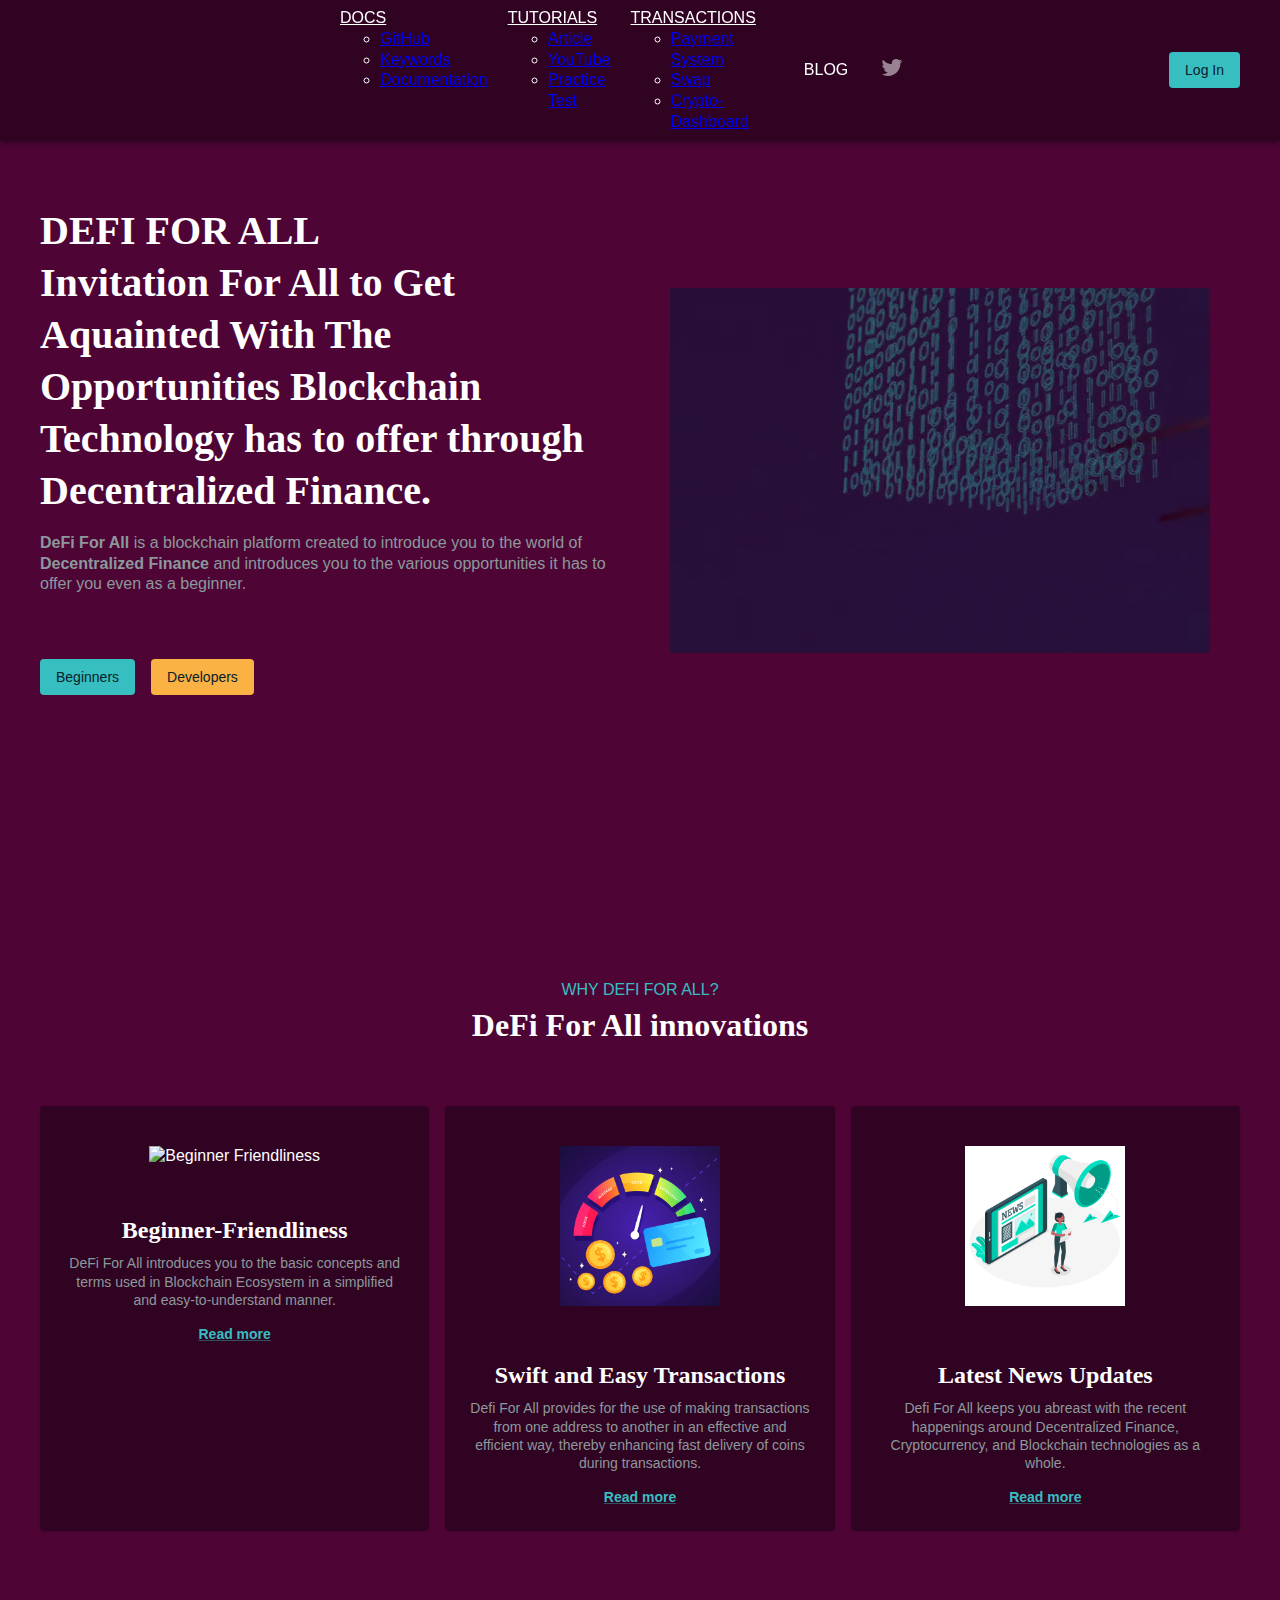
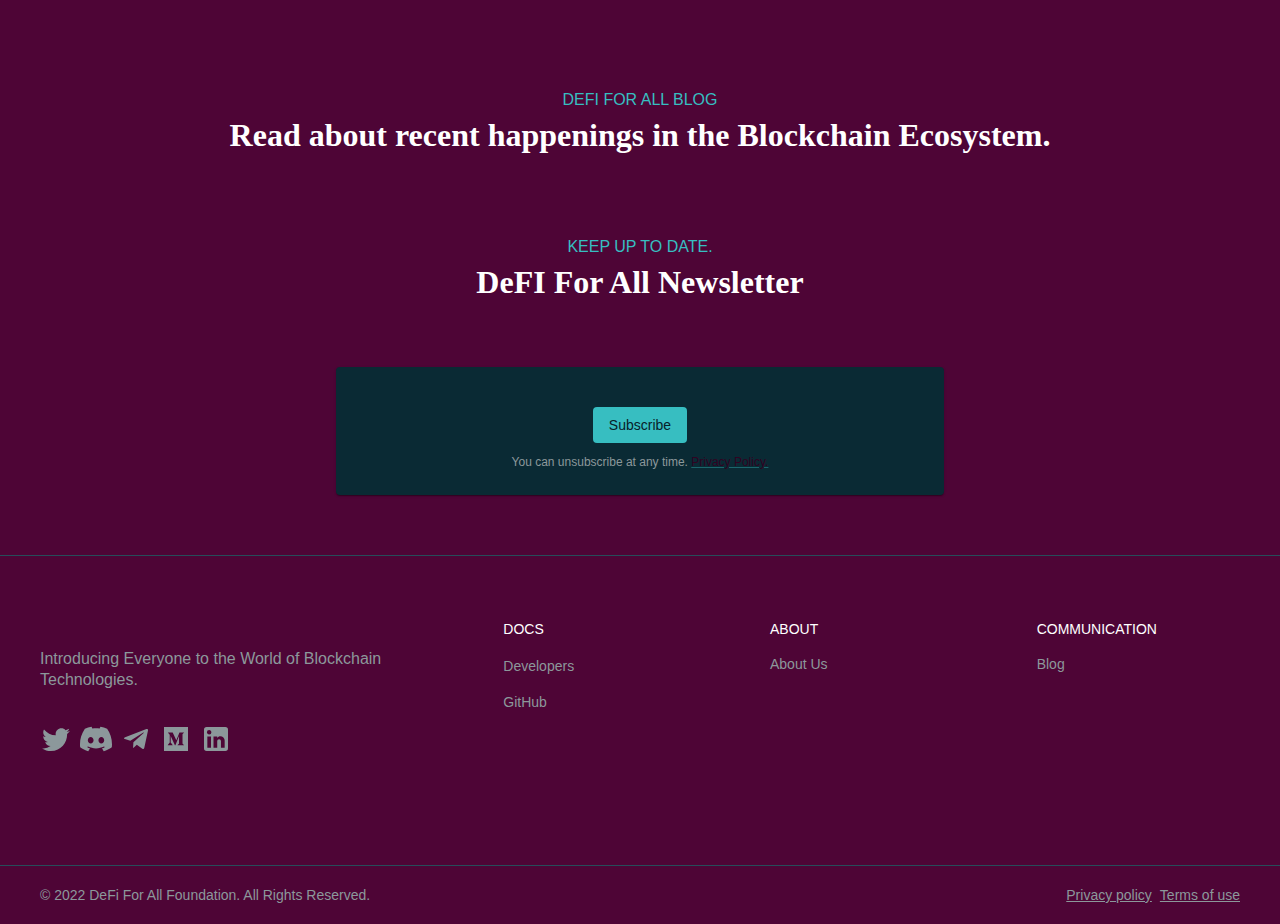
==== commit 31242422: "DEFI FOR ALL" ====
--- a/homepage.html
+++ b/homepage.html
@@ -1,4650 +1,3783 @@
-<!DOCTYPE html>
-<html>
-
-<head>
-    <meta charSet="utf-8" />
-    <meta name="viewport" content="width=device-width" />
-    <link rel="preload" as="image"
-        imageSrcSet="/_next/static/media/logo.bbcf650c.svg 1x, /_next/static/media/logo.bbcf650c.svg 2x" />
-    <title>Home - DeFi For All</title>
-    <meta
-        content="DeFi For All is a blockchain platform created to introduce you to the world of Decentralized Finance and introduces you to the various opportunities it has to offer you even as a beginner."
-        name="description" />
-    <meta
-        content="DeFi For All is a blockchain platform created to introduce you to the world of Decentralized Finance and introduces you to the various opportunities it has to offer you even as a beginner."
-        name="og:description" />
-    <meta content="DeFi For All" property="og:title" />
-    <meta content="/OG_EF_Twitter.png" property="og:image" />
-    <meta name="next-head-count" content="8" />
-    <link href="https://fonts.googleapis.com" rel="preconnect" />
-    <link crossorigin="true" href="https://fonts.gstatic.com" rel="preconnect" />
-    <meta content="#082129" name="theme-color" />
-    <meta content="1200" property="og:image:width" />
-    <meta content="630" property="og:image:height" />
-    <meta content="@EulerFinance" name="twitter:site" />
-    <link rel="preconnect" href="https://fonts.gstatic.com" crossorigin /><noscript data-n-css=""></noscript>
-    <script defer="" nomodule="" src="/_next/static/chunks/polyfills-0d1b80a048d4787e.js"></script>
-    <script src="/_next/static/chunks/webpack-43b1f71859092848.js" defer=""></script>
-    <script src="/_next/static/chunks/framework-4556c45dd113b893.js" defer=""></script>
-    <script src="/_next/static/chunks/main-97db145fa49b6c93.js" defer=""></script>
-    <script src="/_next/static/chunks/pages/_app-f3e30b94e401bf8b.js" defer=""></script>
-    <script src="/_next/static/chunks/pages/index-88688d1faa3a91e0.js" defer=""></script>
-    <script src="/_next/static/GQ9uRKuiXWLNTg-VS3RA-/_buildManifest.js" defer=""></script>
-    <script src="/_next/static/GQ9uRKuiXWLNTg-VS3RA-/_ssgManifest.js" defer=""></script>
-    <style
-        data-href="https://fonts.googleapis.com/css2?family=Open+Sans:wght@400;500&family=Volkhov:wght@700&display=swap">
-        @font-face {
-            font-family: 'Open Sans';
-            font-style: normal;
-            font-weight: 400;
-            font-stretch: normal;
-            font-display: swap;
-            src: url(https://fonts.gstatic.com/s/opensans/v34/memSYaGs126MiZpBA-UvWbX2vVnXBbObj2OVZyOOSr4dVJWUgsjZ0C4k.woff) format('woff')
-        }
-
-        @font-face {
-            font-family: 'Open Sans';
-            font-style: normal;
-            font-weight: 500;
-            font-stretch: normal;
-            font-display: swap;
-            src: url(https://fonts.gstatic.com/s/opensans/v34/memSYaGs126MiZpBA-UvWbX2vVnXBbObj2OVZyOOSr4dVJWUgsjr0C4k.woff) format('woff')
-        }
-
-        @font-face {
-            font-family: 'Volkhov';
-            font-style: normal;
-            font-weight: 700;
-            font-display: swap;
-            src: url(https://fonts.gstatic.com/s/volkhov/v17/SlGVmQieoJcKemNeeY4hoHc.woff) format('woff')
-        }
-
-        @font-face {
-            font-family: 'Open Sans';
-            font-style: normal;
-            font-weight: 400;
-            font-stretch: 100%;
-            font-display: swap;
-            src: url(https://fonts.gstatic.com/s/opensans/v34/memvYaGs126MiZpBA-UvWbX2vVnXBbObj2OVTSKmu0SC55K5gw.woff2) format('woff2');
-            unicode-range: U+0460-052F, U+1C80-1C88, U+20B4, U+2DE0-2DFF, U+A640-A69F, U+FE2E-FE2F
-        }
-
-        @font-face {
-            font-family: 'Open Sans';
-            font-style: normal;
-            font-weight: 400;
-            font-stretch: 100%;
-            font-display: swap;
-            src: url(https://fonts.gstatic.com/s/opensans/v34/memvYaGs126MiZpBA-UvWbX2vVnXBbObj2OVTSumu0SC55K5gw.woff2) format('woff2');
-            unicode-range: U+0301, U+0400-045F, U+0490-0491, U+04B0-04B1, U+2116
-        }
-
-        @font-face {
-            font-family: 'Open Sans';
-            font-style: normal;
-            font-weight: 400;
-            font-stretch: 100%;
-            font-display: swap;
-            src: url(https://fonts.gstatic.com/s/opensans/v34/memvYaGs126MiZpBA-UvWbX2vVnXBbObj2OVTSOmu0SC55K5gw.woff2) format('woff2');
-            unicode-range: U+1F00-1FFF
-        }
-
-        @font-face {
-            font-family: 'Open Sans';
-            font-style: normal;
-            font-weight: 400;
-            font-stretch: 100%;
-            font-display: swap;
-            src: url(https://fonts.gstatic.com/s/opensans/v34/memvYaGs126MiZpBA-UvWbX2vVnXBbObj2OVTSymu0SC55K5gw.woff2) format('woff2');
-            unicode-range: U+0370-03FF
-        }
-
-        @font-face {
-            font-family: 'Open Sans';
-            font-style: normal;
-            font-weight: 400;
-            font-stretch: 100%;
-            font-display: swap;
-            src: url(https://fonts.gstatic.com/s/opensans/v34/memvYaGs126MiZpBA-UvWbX2vVnXBbObj2OVTS2mu0SC55K5gw.woff2) format('woff2');
-            unicode-range: U+0590-05FF, U+200C-2010, U+20AA, U+25CC, U+FB1D-FB4F
-        }
-
-        @font-face {
-            font-family: 'Open Sans';
-            font-style: normal;
-            font-weight: 400;
-            font-stretch: 100%;
-            font-display: swap;
-            src: url(https://fonts.gstatic.com/s/opensans/v34/memvYaGs126MiZpBA-UvWbX2vVnXBbObj2OVTSCmu0SC55K5gw.woff2) format('woff2');
-            unicode-range: U+0102-0103, U+0110-0111, U+0128-0129, U+0168-0169, U+01A0-01A1, U+01AF-01B0, U+1EA0-1EF9, U+20AB
-        }
-
-        @font-face {
-            font-family: 'Open Sans';
-            font-style: normal;
-            font-weight: 400;
-            font-stretch: 100%;
-            font-display: swap;
-            src: url(https://fonts.gstatic.com/s/opensans/v34/memvYaGs126MiZpBA-UvWbX2vVnXBbObj2OVTSGmu0SC55K5gw.woff2) format('woff2');
-            unicode-range: U+0100-024F, U+0259, U+1E00-1EFF, U+2020, U+20A0-20AB, U+20AD-20CF, U+2113, U+2C60-2C7F, U+A720-A7FF
-        }
-
-        @font-face {
-            font-family: 'Open Sans';
-            font-style: normal;
-            font-weight: 400;
-            font-stretch: 100%;
-            font-display: swap;
-            src: url(https://fonts.gstatic.com/s/opensans/v34/memvYaGs126MiZpBA-UvWbX2vVnXBbObj2OVTS-mu0SC55I.woff2) format('woff2');
-            unicode-range: U+0000-00FF, U+0131, U+0152-0153, U+02BB-02BC, U+02C6, U+02DA, U+02DC, U+2000-206F, U+2074, U+20AC, U+2122, U+2191, U+2193, U+2212, U+2215, U+FEFF, U+FFFD
-        }
-
-        @font-face {
-            font-family: 'Open Sans';
-            font-style: normal;
-            font-weight: 500;
-            font-stretch: 100%;
-            font-display: swap;
-            src: url(https://fonts.gstatic.com/s/opensans/v34/memvYaGs126MiZpBA-UvWbX2vVnXBbObj2OVTSKmu0SC55K5gw.woff2) format('woff2');
-            unicode-range: U+0460-052F, U+1C80-1C88, U+20B4, U+2DE0-2DFF, U+A640-A69F, U+FE2E-FE2F
-        }
-
-        @font-face {
-            font-family: 'Open Sans';
-            font-style: normal;
-            font-weight: 500;
-            font-stretch: 100%;
-            font-display: swap;
-            src: url(https://fonts.gstatic.com/s/opensans/v34/memvYaGs126MiZpBA-UvWbX2vVnXBbObj2OVTSumu0SC55K5gw.woff2) format('woff2');
-            unicode-range: U+0301, U+0400-045F, U+0490-0491, U+04B0-04B1, U+2116
-        }
-
-        @font-face {
-            font-family: 'Open Sans';
-            font-style: normal;
-            font-weight: 500;
-            font-stretch: 100%;
-            font-display: swap;
-            src: url(https://fonts.gstatic.com/s/opensans/v34/memvYaGs126MiZpBA-UvWbX2vVnXBbObj2OVTSOmu0SC55K5gw.woff2) format('woff2');
-            unicode-range: U+1F00-1FFF
-        }
-
-        @font-face {
-            font-family: 'Open Sans';
-            font-style: normal;
-            font-weight: 500;
-            font-stretch: 100%;
-            font-display: swap;
-            src: url(https://fonts.gstatic.com/s/opensans/v34/memvYaGs126MiZpBA-UvWbX2vVnXBbObj2OVTSymu0SC55K5gw.woff2) format('woff2');
-            unicode-range: U+0370-03FF
-        }
-
-        @font-face {
-            font-family: 'Open Sans';
-            font-style: normal;
-            font-weight: 500;
-            font-stretch: 100%;
-            font-display: swap;
-            src: url(https://fonts.gstatic.com/s/opensans/v34/memvYaGs126MiZpBA-UvWbX2vVnXBbObj2OVTS2mu0SC55K5gw.woff2) format('woff2');
-            unicode-range: U+0590-05FF, U+200C-2010, U+20AA, U+25CC, U+FB1D-FB4F
-        }
-
-        @font-face {
-            font-family: 'Open Sans';
-            font-style: normal;
-            font-weight: 500;
-            font-stretch: 100%;
-            font-display: swap;
-            src: url(https://fonts.gstatic.com/s/opensans/v34/memvYaGs126MiZpBA-UvWbX2vVnXBbObj2OVTSCmu0SC55K5gw.woff2) format('woff2');
-            unicode-range: U+0102-0103, U+0110-0111, U+0128-0129, U+0168-0169, U+01A0-01A1, U+01AF-01B0, U+1EA0-1EF9, U+20AB
-        }
-
-        @font-face {
-            font-family: 'Open Sans';
-            font-style: normal;
-            font-weight: 500;
-            font-stretch: 100%;
-            font-display: swap;
-            src: url(https://fonts.gstatic.com/s/opensans/v34/memvYaGs126MiZpBA-UvWbX2vVnXBbObj2OVTSGmu0SC55K5gw.woff2) format('woff2');
-            unicode-range: U+0100-024F, U+0259, U+1E00-1EFF, U+2020, U+20A0-20AB, U+20AD-20CF, U+2113, U+2C60-2C7F, U+A720-A7FF
-        }
-
-        @font-face {
-            font-family: 'Open Sans';
-            font-style: normal;
-            font-weight: 500;
-            font-stretch: 100%;
-            font-display: swap;
-            src: url(https://fonts.gstatic.com/s/opensans/v34/memvYaGs126MiZpBA-UvWbX2vVnXBbObj2OVTS-mu0SC55I.woff2) format('woff2');
-            unicode-range: U+0000-00FF, U+0131, U+0152-0153, U+02BB-02BC, U+02C6, U+02DA, U+02DC, U+2000-206F, U+2074, U+20AC, U+2122, U+2191, U+2193, U+2212, U+2215, U+FEFF, U+FFFD
-        }
-
-        @font-face {
-            font-family: 'Volkhov';
-            font-style: normal;
-            font-weight: 700;
-            font-display: swap;
-            src: url(https://fonts.gstatic.com/s/volkhov/v17/SlGVmQieoJcKemNeeY4hkHNSbRYXags.woff2) format('woff2');
-            unicode-range: U+0000-00FF, U+0131, U+0152-0153, U+02BB-02BC, U+02C6, U+02DA, U+02DC, U+2000-206F, U+2074, U+20AC, U+2122, U+2191, U+2193, U+2212, U+2215, U+FEFF, U+FFFD
-        }
-    </style>
-    <style data-href="https://fonts.googleapis.com/icon?family=Material+Icons">
-        @font-face {
-            font-family: 'Material Icons';
-            font-style: normal;
-            font-weight: 400;
-            src: url(https://fonts.gstatic.com/s/materialicons/v139/flUhRq6tzZclQEJ-Vdg-IuiaDsNa.woff) format('woff')
-        }
-
-        .material-icons {
-            font-family: 'Material Icons';
-            font-weight: normal;
-            font-style: normal;
-            font-size: 24px;
-            line-height: 1;
-            letter-spacing: normal;
-            text-transform: none;
-            display: inline-block;
-            white-space: nowrap;
-            word-wrap: normal;
-            direction: ltr;
-            font-feature-settings: 'liga'
-        }
-
-        @font-face {
-            font-family: 'Material Icons';
-            font-style: normal;
-            font-weight: 400;
-            src: url(https://fonts.gstatic.com/s/materialicons/v139/flUhRq6tzZclQEJ-Vdg-IuiaDsNcIhQ8tQ.woff2) format('woff2')
-        }
-
-        .material-icons {
-            font-family: 'Material Icons';
-            font-weight: normal;
-            font-style: normal;
-            font-size: 24px;
-            line-height: 1;
-            letter-spacing: normal;
-            text-transform: none;
-            display: inline-block;
-            white-space: nowrap;
-            word-wrap: normal;
-            direction: ltr;
-            -webkit-font-feature-settings: 'liga';
-            -webkit-font-smoothing: antialiased
-        }
-    </style>
-</head>
-
-<body>
-    <div id="__next">
-        <style data-emotion="css-global 1untru">
-            html {
-                -webkit-font-smoothing: antialiased;
-                -moz-osx-font-smoothing: grayscale;
-                box-sizing: border-box;
-                -webkit-text-size-adjust: 100%;
-            }
-
-            *,
-            *::before,
-            *::after {
-                box-sizing: inherit;
-            }
-
-            strong,
-            b {
-                font-weight: 700;
-            }
-
-            body {
-                margin: 0;
-                color: #ffffff;
-                font-size: 1rem;
-                font-family: 'Open Sans', sans-serif;
-                font-weight: 400;
-                line-height: 1.3;
-                background-color: #082129;
-            }
-
-            @media print {
-                body {
-                    background-color: #ffffff;
-                }
-            }
-
-            body::backdrop {
-                background-color: #082129;
-            }
-        </style>
-        <style data-emotion="css-global 1clbm4e">
-            blockquote,
-            body,
-            dd,
-            dl,
-            figure,
-            h1,
-            h2,
-            h3,
-            h4,
-            h5,
-            h6,
-            p {
-                margin: 0;
-            }
-
-            .MuiButton-root,
-            .MuiListItemButton-root {
-                height: 36px !important;
-            }
-
-            .MuiButton-root:hover,
-            .MuiListItemButton-root:hover {
-                -webkit-filter: brightness(85%);
-                filter: brightness(85%);
-            }
-
-            .MuiButton-root.MuiButton-text,
-            .MuiListItemButton-root.MuiButton-text {
-                min-width: 0;
-                height: auto !important;
-                padding: 0;
-            }
-
-            .MuiButton-root.MuiButton-text:hover,
-            .MuiListItemButton-root.MuiButton-text:hover {
-                background-color: transparent;
-                -webkit-filter: none;
-                filter: none;
-            }
-
-            @media (min-width: 1256px) {
-                .MuiContainer-root {
-                    max-width: 1256px !important;
-                }
-            }
-        </style>
-        <style data-emotion="css kgla19">
-            .css-kgla19 {
-                position: fixed;
-                top: 0;
-                left: 0;
-                z-index: 1;
-                width: 100%;
-                padding: 8px 0;
-                background-color: #082129;
-                box-shadow: 0 3px 3px -2px rgba(0, 0, 0, 0.2), 0px 3px 4px 0px rgba(0, 0, 0, 0.14), 0 1px 8px 0 rgba(0, 0, 0, 0.12);
-            }
-
-            .css-kgla19 .MuiButton-contained {
-                height: auto;
-                padding: 8px 16px;
-                font-weight: 500;
-            }
-        </style>
-        <header class="css-kgla19">
-            <style data-emotion="css nk5onl">
-                .css-nk5onl {
-                    display: grid;
-                    grid-template-columns: [ full-start] minmax(max(4vmin, 20px), auto) [ wide-start] minmax(auto, 240px) [ main-start] min(720px,
-                            calc(100% - max(8vmin, 40px))) [ main-end] minmax(auto, 240px) [ wide-end] minmax(max(4vmin, 20px),
-                            auto) [ full-end];
-                    height: 100%;
-                }
-            </style>
-            <div class="css-nk5onl">
-                <style data-emotion="css sw4uy0">
-                    .css-sw4uy0 {
-                        -webkit-align-items: center;
-                        -webkit-box-align: center;
-                        -ms-flex-align: center;
-                        align-items: center;
-                        display: -webkit-box;
-                        display: -webkit-flex;
-                        display: -ms-flexbox;
-                        display: flex;
-                        grid-column: wide-start/wide-end;
-                    }
-                </style>
-                <div class="MuiBox-root css-sw4uy0">
-                    <style data-emotion="css 124zb1q">
-                        .css-124zb1q {
-                            width: 25%;
-                        }
-                    </style>
-                    <div class="MuiBox-root css-124zb1q">
-                        <style data-emotion="css 1n14yv3">
-                            .css-1n14yv3 {
-                                display: block;
-                            }
-
-                            @media (min-width:900px) {
-                                .css-1n14yv3 {
-                                    display: none;
-                                }
-                            }
-                        </style>
-                        <div class="css-1n14yv3"><svg fill="none" height="29" width="30"
-                                xmlns="http://www.w3.org/2000/svg">
-                                <path
-                                    d="M17.615 1.14 2.517 7.836a2.74 2.74 0 0 0-1.396 3.624 2.76 2.76 0 0 0 3.638 1.39l15.097-6.695a2.74 2.74 0 0 0 1.397-3.624 2.76 2.76 0 0 0-3.638-1.39Z"
-                                    fill="#37BEC1"></path>
-                                <path
-                                    d="M13.42 12.004 3.359 16.465a2.74 2.74 0 0 0-1.396 3.624A2.76 2.76 0 0 0 5.6 21.481l10.062-4.463a2.74 2.74 0 0 0 1.397-3.623 2.76 2.76 0 0 0-3.638-1.391Z"
-                                    fill="#FAB044"></path>
-                                <path
-                                    d="M24.335 16.173 9.239 22.869a2.74 2.74 0 0 0-1.396 3.623 2.76 2.76 0 0 0 3.638 1.391l15.097-6.695a2.74 2.74 0 0 0 1.397-3.624 2.76 2.76 0 0 0-3.639-1.391Z"
-                                    fill="#E4615E"></path>
-                            </svg></div>
-                        <style data-emotion="css rwne3m">
-                            .css-rwne3m {
-                                display: none;
-                            }
-
-                            @media (min-width:900px) {
-                                .css-rwne3m {
-                                    display: block;
-                                }
-                            }
-                        </style>
-                        <div class="css-rwne3m">
-                            <style data-emotion="css 16xzb4h">
-                                .css-16xzb4h {
-                                    cursor: pointer;
-                                }
-
-                                .css-16xzb4h:hover {
-                                    opacity: 0.5;
-                                }
-                            </style><span
-                                style="box-sizing:border-box;display:inline-block;overflow:hidden;width:initial;height:initial;background:none;opacity:1;border:0;margin:0;padding:0;position:relative;max-width:100%"><span
-                                    style="box-sizing:border-box;display:block;width:initial;height:initial;background:none;opacity:1;border:0;margin:0;padding:0;max-width:100%"><img
-                                        style="display:block;max-width:100%;width:initial;height:initial;background:none;opacity:1;border:0;margin:0;padding:0"
-                                        alt="" aria-hidden="true"
-                                        src="data:image/svg+xml,%3csvg%20xmlns=%27http://www.w3.org/2000/svg%27%20version=%271.1%27%20width=%27120%27%20height=%2728%27/%3e" /></span><img
-                                    alt="DeFi For All"
-                                    srcSet="/_next/static/media/logo.bbcf650c.svg 1x, /_next/static/media/logo.bbcf650c.svg 2x"
-                                    src="/_next/static/media/logo.bbcf650c.svg" decoding="async" data-nimg="intrinsic"
-                                    class="css-16xzb4h"
-                                    style="position:absolute;top:0;left:0;bottom:0;right:0;box-sizing:border-box;padding:0;border:none;margin:auto;display:block;width:0;height:0;min-width:100%;max-width:100%;min-height:100%;max-height:100%" /></span>
-                        </div>
-                    </div>
-                    <style data-emotion="css 1yzpnv6">
-                        .css-1yzpnv6 {
-                            display: block;
-                            margin-left: auto;
-                        }
-
-                        @media (min-width:900px) {
-                            .css-1yzpnv6 {
-                                display: none;
-                            }
-                        }
-                    </style>
-                    <div class="css-1yzpnv6">
-                        <style data-emotion="css 2ymb5h">
-                            .css-2ymb5h {
-                                text-align: center;
-                                -webkit-flex: 0 0 auto;
-                                -ms-flex: 0 0 auto;
-                                flex: 0 0 auto;
-                                font-size: 1.5rem;
-                                padding: 8px;
-                                border-radius: 50%;
-                                overflow: visible;
-                                color: #fff;
-                                -webkit-transition: background-color 150ms cubic-bezier(0.4, 0, 0.2, 1) 0ms;
-                                transition: background-color 150ms cubic-bezier(0.4, 0, 0.2, 1) 0ms;
-                            }
-
-                            .css-2ymb5h:hover {
-                                background-color: rgba(255, 255, 255, 0.08);
-                            }
-
-                            @media (hover: none) {
-                                .css-2ymb5h:hover {
-                                    background-color: transparent;
-                                }
-                            }
-
-                            .css-2ymb5h.Mui-disabled {
-                                background-color: transparent;
-                                color: rgba(255, 255, 255, 0.3);
-                            }
-                        </style>
-                        <style data-emotion="css 1egpgfe">
-                            .css-1egpgfe {
-                                display: -webkit-inline-box;
-                                display: -webkit-inline-flex;
-                                display: -ms-inline-flexbox;
-                                display: inline-flex;
-                                -webkit-align-items: center;
-                                -webkit-box-align: center;
-                                -ms-flex-align: center;
-                                align-items: center;
-                                -webkit-box-pack: center;
-                                -ms-flex-pack: center;
-                                -webkit-justify-content: center;
-                                justify-content: center;
-                                position: relative;
-                                box-sizing: border-box;
-                                -webkit-tap-highlight-color: transparent;
-                                background-color: transparent;
-                                outline: 0;
-                                border: 0;
-                                margin: 0;
-                                border-radius: 0;
-                                padding: 0;
-                                cursor: pointer;
-                                -webkit-user-select: none;
-                                -moz-user-select: none;
-                                -ms-user-select: none;
-                                user-select: none;
-                                vertical-align: middle;
-                                -moz-appearance: none;
-                                -webkit-appearance: none;
-                                -webkit-text-decoration: none;
-                                text-decoration: none;
-                                color: inherit;
-                                text-align: center;
-                                -webkit-flex: 0 0 auto;
-                                -ms-flex: 0 0 auto;
-                                flex: 0 0 auto;
-                                font-size: 1.5rem;
-                                padding: 8px;
-                                border-radius: 50%;
-                                overflow: visible;
-                                color: #fff;
-                                -webkit-transition: background-color 150ms cubic-bezier(0.4, 0, 0.2, 1) 0ms;
-                                transition: background-color 150ms cubic-bezier(0.4, 0, 0.2, 1) 0ms;
-                            }
-
-                            .css-1egpgfe::-moz-focus-inner {
-                                border-style: none;
-                            }
-
-                            .css-1egpgfe.Mui-disabled {
-                                pointer-events: none;
-                                cursor: default;
-                            }
-
-                            @media print {
-                                .css-1egpgfe {
-                                    -webkit-print-color-adjust: exact;
-                                    color-adjust: exact;
-                                }
-                            }
-
-                            .css-1egpgfe:hover {
-                                background-color: rgba(255, 255, 255, 0.08);
-                            }
-
-                            @media (hover: none) {
-                                .css-1egpgfe:hover {
-                                    background-color: transparent;
-                                }
-                            }
-
-                            .css-1egpgfe.Mui-disabled {
-                                background-color: transparent;
-                                color: rgba(255, 255, 255, 0.3);
-                            }
-                        </style><button
-                            class="MuiButtonBase-root MuiIconButton-root MuiIconButton-sizeMedium css-1egpgfe"
-                            tabindex="0" type="button">
-                            <style data-emotion="css vubbuv">
-                                .css-vubbuv {
-                                    -webkit-user-select: none;
-                                    -moz-user-select: none;
-                                    -ms-user-select: none;
-                                    user-select: none;
-                                    width: 1em;
-                                    height: 1em;
-                                    display: inline-block;
-                                    fill: currentColor;
-                                    -webkit-flex-shrink: 0;
-                                    -ms-flex-negative: 0;
-                                    flex-shrink: 0;
-                                    -webkit-transition: fill 200ms cubic-bezier(0.4, 0, 0.2, 1) 0ms;
-                                    transition: fill 200ms cubic-bezier(0.4, 0, 0.2, 1) 0ms;
-                                    font-size: 1.5rem;
-                                }
-                            </style><svg class="MuiSvgIcon-root MuiSvgIcon-fontSizeMedium css-vubbuv" focusable="false"
-                                aria-hidden="true" viewBox="0 0 24 24" data-testid="MenuIcon">
-                                <path d="M3 18h18v-2H3v2zm0-5h18v-2H3v2zm0-7v2h18V6H3z"></path>
-                            </svg>
-                        </button>
-                        <style data-emotion="css a3xyjy">
-                            .css-a3xyjy {
-                                z-index: 1200;
-                            }
-                        </style>
-                    </div>
-                    <style data-emotion="css 14nir25">
-                        .css-14nir25 {
-                            display: none;
-                            -webkit-align-items: center;
-                            -webkit-box-align: center;
-                            -ms-flex-align: center;
-                            align-items: center;
-                            -webkit-box-pack: center;
-                            -ms-flex-pack: center;
-                            -webkit-justify-content: center;
-                            justify-content: center;
-                            width: 50%;
-                        }
-
-                        @media (min-width:900px) {
-                            .css-14nir25 {
-                                display: -webkit-box;
-                                display: -webkit-flex;
-                                display: -ms-flexbox;
-                                display: flex;
-                            }
-                        }
-                    </style>
-                    <nav class="css-14nir25">
-                        <style data-emotion="css 1i34ppr">
-                            .css-1i34ppr {
-                                display: -webkit-box;
-                                display: -webkit-flex;
-                                display: -ms-flexbox;
-                                display: flex;
-                            }
-
-                            .css-1i34ppr .MuiListItem-root {
-                                position: relative;
-                            }
-
-                            .css-1i34ppr .MuiListItem-root .MuiCollapse-root {
-                                position: absolute;
-                                top: 100%;
-                                left: 50%;
-                                -webkit-transform: translateX(-50%);
-                                -moz-transform: translateX(-50%);
-                                -ms-transform: translateX(-50%);
-                                transform: translateX(-50%);
-                            }
-
-                            .css-1i34ppr .MuiListItemButton-root {
-                                height: 48px;
-                                color: #ffffff;
-                            }
-
-                            .css-1i34ppr .MuiListItemButton-root:hover {
-                                color: #37bec1;
-                                background: transparent;
-                            }
-
-                            .css-1i34ppr .MuiListItemIcon-root {
-                                min-width: auto;
-                            }
-                        </style>
-                        <style data-emotion="css g5hiew">
-                            .css-g5hiew {
-                                list-style: none;
-                                margin: 0;
-                                padding: 0;
-                                position: relative;
-                                display: -webkit-box;
-                                display: -webkit-flex;
-                                display: -ms-flexbox;
-                                display: flex;
-                            }
-
-                            .css-g5hiew .MuiListItem-root {
-                                position: relative;
-                            }
-
-                            .css-g5hiew .MuiListItem-root .MuiCollapse-root {
-                                position: absolute;
-                                top: 100%;
-                                left: 50%;
-                                -webkit-transform: translateX(-50%);
-                                -moz-transform: translateX(-50%);
-                                -ms-transform: translateX(-50%);
-                                transform: translateX(-50%);
-                            }
-
-                            .css-g5hiew .MuiListItemButton-root {
-                                height: 48px;
-                                color: #ffffff;
-                            }
-
-                            .css-g5hiew .MuiListItemButton-root:hover {
-                                color: #37bec1;
-                                background: transparent;
-                            }
-
-                            .css-g5hiew .MuiListItemIcon-root {
-                                min-width: auto;
-                            }
-                        </style>
-                        <ul class="MuiList-root css-g5hiew">
-                            <style data-emotion="css 56d4v0">
-                                .css-56d4v0 {
-                                    display: -webkit-box;
-                                    display: -webkit-flex;
-                                    display: -ms-flexbox;
-                                    display: flex;
-                                    -webkit-box-pack: start;
-                                    -ms-flex-pack: start;
-                                    -webkit-justify-content: flex-start;
-                                    justify-content: flex-start;
-                                    -webkit-align-items: center;
-                                    -webkit-box-align: center;
-                                    -ms-flex-align: center;
-                                    align-items: center;
-                                    position: relative;
-                                    -webkit-text-decoration: none;
-                                    text-decoration: none;
-                                    width: 100%;
-                                    box-sizing: border-box;
-                                    text-align: left;
-                                }
-
-                                .css-56d4v0.Mui-focusVisible {
-                                    background-color: rgba(255, 255, 255, 0.12);
-                                }
-
-                                .css-56d4v0.Mui-selected {
-                                    background-color: rgba(55, 190, 193, 0.16);
-                                }
-
-                                .css-56d4v0.Mui-selected.Mui-focusVisible {
-                                    background-color: rgba(55, 190, 193, 0.28);
-                                }
-
-                                .css-56d4v0.Mui-disabled {
-                                    opacity: 0.38;
-                                }
-                            </style>
-                            <li class="MuiListItem-root MuiListItem-gutters css-56d4v0" aria-haspopup="true">
-                                <style data-emotion="css 11skpx5">
-                                    .css-11skpx5 {
-                                        display: -webkit-box;
-                                        display: -webkit-flex;
-                                        display: -ms-flexbox;
-                                        display: flex;
-                                        -webkit-box-flex: 1;
-                                        -webkit-flex-grow: 1;
-                                        -ms-flex-positive: 1;
-                                        flex-grow: 1;
-                                        -webkit-box-pack: start;
-                                        -ms-flex-pack: start;
-                                        -webkit-justify-content: flex-start;
-                                        justify-content: flex-start;
-                                        -webkit-align-items: center;
-                                        -webkit-box-align: center;
-                                        -ms-flex-align: center;
-                                        align-items: center;
-                                        position: relative;
-                                        -webkit-text-decoration: none;
-                                        text-decoration: none;
-                                        min-width: 0;
-                                        box-sizing: border-box;
-                                        text-align: left;
-                                        padding-top: 8px;
-                                        padding-bottom: 8px;
-                                        -webkit-transition: background-color 150ms cubic-bezier(0.4, 0, 0.2, 1) 0ms;
-                                        transition: background-color 150ms cubic-bezier(0.4, 0, 0.2, 1) 0ms;
-                                        padding-left: 16px;
-                                        padding-right: 16px;
-                                    }
-
-                                    .css-11skpx5:hover {
-                                        -webkit-text-decoration: none;
-                                        text-decoration: none;
-                                        background-color: rgba(255, 255, 255, 0.08);
-                                    }
-
-                                    @media (hover: none) {
-                                        .css-11skpx5:hover {
-                                            background-color: transparent;
-                                        }
-                                    }
-
-                                    .css-11skpx5.Mui-selected {
-                                        background-color: rgba(55, 190, 193, 0.16);
-                                    }
-
-                                    .css-11skpx5.Mui-selected.Mui-focusVisible {
-                                        background-color: rgba(55, 190, 193, 0.28);
-                                    }
-
-                                    .css-11skpx5.Mui-selected:hover {
-                                        background-color: rgba(55, 190, 193, 0.24);
-                                    }
-
-                                    @media (hover: none) {
-                                        .css-11skpx5.Mui-selected:hover {
-                                            background-color: rgba(55, 190, 193, 0.16);
-                                        }
-                                    }
-
-                                    .css-11skpx5.Mui-focusVisible {
-                                        background-color: rgba(255, 255, 255, 0.12);
-                                    }
-
-                                    .css-11skpx5.Mui-disabled {
-                                        opacity: 0.38;
-                                    }
-                                </style>
-                                <style data-emotion="css 1i9jgrq">
-                                    .css-1i9jgrq {
-                                        display: -webkit-inline-box;
-                                        display: -webkit-inline-flex;
-                                        display: -ms-inline-flexbox;
-                                        display: inline-flex;
-                                        -webkit-align-items: center;
-                                        -webkit-box-align: center;
-                                        -ms-flex-align: center;
-                                        align-items: center;
-                                        -webkit-box-pack: center;
-                                        -ms-flex-pack: center;
-                                        -webkit-justify-content: center;
-                                        justify-content: center;
-                                        position: relative;
-                                        box-sizing: border-box;
-                                        -webkit-tap-highlight-color: transparent;
-                                        background-color: transparent;
-                                        outline: 0;
-                                        border: 0;
-                                        margin: 0;
-                                        border-radius: 0;
-                                        padding: 0;
-                                        cursor: pointer;
-                                        -webkit-user-select: none;
-                                        -moz-user-select: none;
-                                        -ms-user-select: none;
-                                        user-select: none;
-                                        vertical-align: middle;
-                                        -moz-appearance: none;
-                                        -webkit-appearance: none;
-                                        -webkit-text-decoration: none;
-                                        text-decoration: none;
-                                        color: inherit;
-                                        display: -webkit-box;
-                                        display: -webkit-flex;
-                                        display: -ms-flexbox;
-                                        display: flex;
-                                        -webkit-box-flex: 1;
-                                        -webkit-flex-grow: 1;
-                                        -ms-flex-positive: 1;
-                                        flex-grow: 1;
-                                        -webkit-box-pack: start;
-                                        -ms-flex-pack: start;
-                                        -webkit-justify-content: flex-start;
-                                        justify-content: flex-start;
-                                        -webkit-align-items: center;
-                                        -webkit-box-align: center;
-                                        -ms-flex-align: center;
-                                        align-items: center;
-                                        position: relative;
-                                        -webkit-text-decoration: none;
-                                        text-decoration: none;
-                                        min-width: 0;
-                                        box-sizing: border-box;
-                                        text-align: left;
-                                        padding-top: 8px;
-                                        padding-bottom: 8px;
-                                        -webkit-transition: background-color 150ms cubic-bezier(0.4, 0, 0.2, 1) 0ms;
-                                        transition: background-color 150ms cubic-bezier(0.4, 0, 0.2, 1) 0ms;
-                                        padding-left: 16px;
-                                        padding-right: 16px;
-                                    }
-
-                                    .css-1i9jgrq::-moz-focus-inner {
-                                        border-style: none;
-                                    }
-
-                                    .css-1i9jgrq.Mui-disabled {
-                                        pointer-events: none;
-                                        cursor: default;
-                                    }
-
-                                    @media print {
-                                        .css-1i9jgrq {
-                                            -webkit-print-color-adjust: exact;
-                                            color-adjust: exact;
-                                        }
-                                    }
-
-                                    .css-1i9jgrq:hover {
-                                        -webkit-text-decoration: none;
-                                        text-decoration: none;
-                                        background-color: rgba(255, 255, 255, 0.08);
-                                    }
-
-                                    @media (hover: none) {
-                                        .css-1i9jgrq:hover {
-                                            background-color: transparent;
-                                        }
-                                    }
-
-                                    .css-1i9jgrq.Mui-selected {
-                                        background-color: rgba(55, 190, 193, 0.16);
-                                    }
-
-                                    .css-1i9jgrq.Mui-selected.Mui-focusVisible {
-                                        background-color: rgba(55, 190, 193, 0.28);
-                                    }
-
-                                    .css-1i9jgrq.Mui-selected:hover {
-                                        background-color: rgba(55, 190, 193, 0.24);
-                                    }
-
-                                    @media (hover: none) {
-                                        .css-1i9jgrq.Mui-selected:hover {
-                                            background-color: rgba(55, 190, 193, 0.16);
-                                        }
-                                    }
-
-                                    .css-1i9jgrq.Mui-focusVisible {
-                                        background-color: rgba(255, 255, 255, 0.12);
-                                    }
-
-                                    .css-1i9jgrq.Mui-disabled {
-                                        opacity: 0.38;
-                                    }
-                                </style><a
-                                    class="MuiButtonBase-root MuiListItemButton-root MuiListItemButton-gutters css-1i9jgrq"
-                                    tabindex="0" href="https://docs.euler.finance/" id="nav-item-0" target="_blank">
-                                    <style data-emotion="css 1cffg8a">
-                                        .css-1cffg8a {
-                                            margin: 0;
-                                            font-size: 1rem;
-                                            font-family: 'Open Sans', sans-serif;
-                                            font-weight: 400;
-                                            line-height: 1.3;
-                                            color: #ffffff;
-                                            color: inherit;
-                                            font-weight: 500;
-                                            text-transform: uppercase;
-                                        }
-                                    </style>
-                                    <p class="MuiTypography-root MuiTypography-body1 css-1cffg8a">Docs</p>
-                                    <style data-emotion="css 5n5rd1">
-                                        .css-5n5rd1 {
-                                            min-width: 56px;
-                                            color: #fff;
-                                            -webkit-flex-shrink: 0;
-                                            -ms-flex-negative: 0;
-                                            flex-shrink: 0;
-                                            display: -webkit-inline-box;
-                                            display: -webkit-inline-flex;
-                                            display: -ms-inline-flexbox;
-                                            display: inline-flex;
-                                        }
-                                    </style>
-                                    <div class="MuiListItemIcon-root css-5n5rd1"><svg
-                                            class="MuiSvgIcon-root MuiSvgIcon-fontSizeMedium css-vubbuv"
-                                            focusable="false" aria-hidden="true" viewBox="0 0 24 24"
-                                            data-testid="ExpandMoreIcon">
-                                            <path d="M16.59 8.59 12 13.17 7.41 8.59 6 10l6 6 6-6z"></path>
-                                        </svg></div>
-                                </a>
-                            </li>
-                            <li class="MuiListItem-root MuiListItem-gutters css-56d4v0" aria-haspopup="true"><a
-                                    class="MuiButtonBase-root MuiListItemButton-root MuiListItemButton-gutters css-1i9jgrq"
-                                    tabindex="0" href="https://www.youtube.com/watch?v=SZXwDhcx9uY" id="nav-item-1"
-                                    target="_blank">
-                                    <p class="MuiTypography-root MuiTypography-body1 css-1cffg8a">Tutorials</p>
-                                    <div class="MuiListItemIcon-root css-5n5rd1"><svg
-                                            class="MuiSvgIcon-root MuiSvgIcon-fontSizeMedium css-vubbuv"
-                                            focusable="false" aria-hidden="true" viewBox="0 0 24 24"
-                                            data-testid="ExpandMoreIcon">
-                                            <path d="M16.59 8.59 12 13.17 7.41 8.59 6 10l6 6 6-6z"></path>
-                                        </svg></div>
-                                </a></li>
-                            <li class="MuiListItem-root MuiListItem-gutters css-56d4v0" aria-haspopup="false"><a
-                                    class="MuiButtonBase-root MuiListItemButton-root MuiListItemButton-gutters css-1i9jgrq"
-                                    tabindex="0" href="../transaction.html" id="nav-item-2" target="_blank">
-                                    <p class="MuiTypography-root MuiTypography-body1 css-1cffg8a">Transactions</p>
-                                </a></li>
-                            <li class="MuiListItem-root MuiListItem-gutters css-56d4v0" aria-haspopup="false"><a
-                                    class="MuiButtonBase-root MuiListItemButton-root MuiListItemButton-gutters css-1i9jgrq"
-                                    tabindex="0" href="/blog" id="nav-item-3" target="_self">
-                                    <p class="MuiTypography-root MuiTypography-body1 css-1cffg8a">Blog</p>
-                                </a></li>
-                            <style data-emotion="css vqvmg1">
-                                .css-vqvmg1 {
-                                    display: -webkit-box;
-                                    display: -webkit-flex;
-                                    display: -ms-flexbox;
-                                    display: flex;
-                                    -webkit-box-pack: start;
-                                    -ms-flex-pack: start;
-                                    -webkit-justify-content: flex-start;
-                                    justify-content: flex-start;
-                                    -webkit-align-items: center;
-                                    -webkit-box-align: center;
-                                    -ms-flex-align: center;
-                                    align-items: center;
-                                    position: relative;
-                                    -webkit-text-decoration: none;
-                                    text-decoration: none;
-                                    width: 100%;
-                                    box-sizing: border-box;
-                                    text-align: left;
-                                    padding-top: 8px;
-                                    padding-bottom: 8px;
-                                    padding-left: 16px;
-                                    padding-right: 16px;
-                                }
-
-                                .css-vqvmg1.Mui-focusVisible {
-                                    background-color: rgba(255, 255, 255, 0.12);
-                                }
-
-                                .css-vqvmg1.Mui-selected {
-                                    background-color: rgba(55, 190, 193, 0.16);
-                                }
-
-                                .css-vqvmg1.Mui-selected.Mui-focusVisible {
-                                    background-color: rgba(55, 190, 193, 0.28);
-                                }
-
-                                .css-vqvmg1.Mui-disabled {
-                                    opacity: 0.38;
-                                }
-                            </style>
-                            <li class="MuiListItem-root MuiListItem-gutters MuiListItem-padding css-vqvmg1">
-                                <style data-emotion="css 18x15bt">
-                                    .css-18x15bt {
-                                        color: #ffffff;
-                                        opacity: 0.5;
-                                    }
-
-                                    .css-18x15bt:hover {
-                                        color: #37bec1;
-                                        opacity: 1;
-                                    }
-                                </style><a target="_blank" href="https://twitter.com/eulerfinance"
-                                    class="css-18x15bt"><svg
-                                        class="MuiSvgIcon-root MuiSvgIcon-fontSizeMedium css-vubbuv" focusable="false"
-                                        aria-hidden="true" viewBox="0 0 24 24" data-testid="TwitterIcon">
-                                        <path
-                                            d="M22.46 6c-.77.35-1.6.58-2.46.69.88-.53 1.56-1.37 1.88-2.38-.83.5-1.75.85-2.72 1.05C18.37 4.5 17.26 4 16 4c-2.35 0-4.27 1.92-4.27 4.29 0 .34.04.67.11.98C8.28 9.09 5.11 7.38 3 4.79c-.37.63-.58 1.37-.58 2.15 0 1.49.75 2.81 1.91 3.56-.71 0-1.37-.2-1.95-.5v.03c0 2.08 1.48 3.82 3.44 4.21a4.22 4.22 0 0 1-1.93.07 4.28 4.28 0 0 0 4 2.98 8.521 8.521 0 0 1-5.33 1.84c-.34 0-.68-.02-1.02-.06C3.44 20.29 5.7 21 8.12 21 16 21 20.33 14.46 20.33 8.79c0-.19 0-.37-.01-.56.84-.6 1.56-1.36 2.14-2.23z">
-                                        </path>
-                                    </svg></a>
-                            </li>
-                        </ul>
-                    </nav>
-                    <style data-emotion="css jn44iv">
-                        .css-jn44iv {
-                            display: none;
-                            width: 25%;
-                            text-align: right;
-                        }
-
-                        @media (min-width:900px) {
-                            .css-jn44iv {
-                                display: block;
-                            }
-                        }
-                    </style>
-                    <div class="css-jn44iv">
-                        <style data-emotion="css kqd0ip">
-                            .css-kqd0ip {
-                                font-size: 0.8125rem;
-                                line-height: 19px;
-                                text-transform: none;
-                                font-family: 'Open Sans', sans-serif;
-                                font-weight: 400;
-                                color: #082129;
-                                min-width: 64px;
-                                padding: 4px 10px;
-                                border-radius: 4px;
-                                -webkit-transition: background-color 250ms cubic-bezier(0.4, 0, 0.2, 1) 0ms, box-shadow 250ms cubic-bezier(0.4, 0, 0.2, 1) 0ms, border-color 250ms cubic-bezier(0.4, 0, 0.2, 1) 0ms, color 250ms cubic-bezier(0.4, 0, 0.2, 1) 0ms;
-                                transition: background-color 250ms cubic-bezier(0.4, 0, 0.2, 1) 0ms, box-shadow 250ms cubic-bezier(0.4, 0, 0.2, 1) 0ms, border-color 250ms cubic-bezier(0.4, 0, 0.2, 1) 0ms, color 250ms cubic-bezier(0.4, 0, 0.2, 1) 0ms;
-                                background-color: #37bec1;
-                                box-shadow: 0px 3px 1px -2px rgba(0, 0, 0, 0.2), 0px 2px 2px 0px rgba(0, 0, 0, 0.14), 0px 1px 5px 0px rgba(0, 0, 0, 0.12);
-                                box-shadow: none;
-                                font-size: 14px;
-                                height: 32px;
-                                padding: 4px 16px;
-                            }
-
-                            .css-kqd0ip:hover {
-                                -webkit-text-decoration: none;
-                                text-decoration: none;
-                                background-color: #37bec1;
-                                box-shadow: 0px 2px 4px -1px rgba(0, 0, 0, 0.2), 0px 4px 5px 0px rgba(0, 0, 0, 0.14), 0px 1px 10px 0px rgba(0, 0, 0, 0.12);
-                            }
-
-                            @media (hover: none) {
-                                .css-kqd0ip:hover {
-                                    background-color: #37bec1;
-                                }
-                            }
-
-                            .css-kqd0ip:active {
-                                box-shadow: 0px 5px 5px -3px rgba(0, 0, 0, 0.2), 0px 8px 10px 1px rgba(0, 0, 0, 0.14), 0px 3px 14px 2px rgba(0, 0, 0, 0.12);
-                            }
-
-                            .css-kqd0ip.Mui-focusVisible {
-                                box-shadow: 0px 3px 5px -1px rgba(0, 0, 0, 0.2), 0px 6px 10px 0px rgba(0, 0, 0, 0.14), 0px 1px 18px 0px rgba(0, 0, 0, 0.12);
-                            }
-
-                            .css-kqd0ip.Mui-disabled {
-                                color: rgba(255, 255, 255, 0.3);
-                                box-shadow: none;
-                                background-color: rgba(255, 255, 255, 0.12);
-                            }
-
-                            .css-kqd0ip:hover {
-                                box-shadow: none;
-                            }
-
-                            .css-kqd0ip.Mui-focusVisible {
-                                box-shadow: none;
-                            }
-
-                            .css-kqd0ip:active {
-                                box-shadow: none;
-                            }
-
-                            .css-kqd0ip.Mui-disabled {
-                                box-shadow: none;
-                            }
-                        </style>
-                        <style data-emotion="css 1qor2me">
-                            .css-1qor2me {
-                                display: -webkit-inline-box;
-                                display: -webkit-inline-flex;
-                                display: -ms-inline-flexbox;
-                                display: inline-flex;
-                                -webkit-align-items: center;
-                                -webkit-box-align: center;
-                                -ms-flex-align: center;
-                                align-items: center;
-                                -webkit-box-pack: center;
-                                -ms-flex-pack: center;
-                                -webkit-justify-content: center;
-                                justify-content: center;
-                                position: relative;
-                                box-sizing: border-box;
-                                -webkit-tap-highlight-color: transparent;
-                                background-color: transparent;
-                                outline: 0;
-                                border: 0;
-                                margin: 0;
-                                border-radius: 0;
-                                padding: 0;
-                                cursor: pointer;
-                                -webkit-user-select: none;
-                                -moz-user-select: none;
-                                -ms-user-select: none;
-                                user-select: none;
-                                vertical-align: middle;
-                                -moz-appearance: none;
-                                -webkit-appearance: none;
-                                -webkit-text-decoration: none;
-                                text-decoration: none;
-                                color: inherit;
-                                font-size: 0.8125rem;
-                                line-height: 19px;
-                                text-transform: none;
-                                font-family: 'Open Sans', sans-serif;
-                                font-weight: 400;
-                                color: #082129;
-                                min-width: 64px;
-                                padding: 4px 10px;
-                                border-radius: 4px;
-                                -webkit-transition: background-color 250ms cubic-bezier(0.4, 0, 0.2, 1) 0ms, box-shadow 250ms cubic-bezier(0.4, 0, 0.2, 1) 0ms, border-color 250ms cubic-bezier(0.4, 0, 0.2, 1) 0ms, color 250ms cubic-bezier(0.4, 0, 0.2, 1) 0ms;
-                                transition: background-color 250ms cubic-bezier(0.4, 0, 0.2, 1) 0ms, box-shadow 250ms cubic-bezier(0.4, 0, 0.2, 1) 0ms, border-color 250ms cubic-bezier(0.4, 0, 0.2, 1) 0ms, color 250ms cubic-bezier(0.4, 0, 0.2, 1) 0ms;
-                                background-color: #37bec1;
-                                box-shadow: 0px 3px 1px -2px rgba(0, 0, 0, 0.2), 0px 2px 2px 0px rgba(0, 0, 0, 0.14), 0px 1px 5px 0px rgba(0, 0, 0, 0.12);
-                                box-shadow: none;
-                                font-size: 14px;
-                                height: 32px;
-                                padding: 4px 16px;
-                            }
-
-                            .css-1qor2me::-moz-focus-inner {
-                                border-style: none;
-                            }
-
-                            .css-1qor2me.Mui-disabled {
-                                pointer-events: none;
-                                cursor: default;
-                            }
-
-                            @media print {
-                                .css-1qor2me {
-                                    -webkit-print-color-adjust: exact;
-                                    color-adjust: exact;
-                                }
-                            }
-
-                            .css-1qor2me:hover {
-                                -webkit-text-decoration: none;
-                                text-decoration: none;
-                                background-color: #37bec1;
-                                box-shadow: 0px 2px 4px -1px rgba(0, 0, 0, 0.2), 0px 4px 5px 0px rgba(0, 0, 0, 0.14), 0px 1px 10px 0px rgba(0, 0, 0, 0.12);
-                            }
-
-                            @media (hover: none) {
-                                .css-1qor2me:hover {
-                                    background-color: #37bec1;
-                                }
-                            }
-
-                            .css-1qor2me:active {
-                                box-shadow: 0px 5px 5px -3px rgba(0, 0, 0, 0.2), 0px 8px 10px 1px rgba(0, 0, 0, 0.14), 0px 3px 14px 2px rgba(0, 0, 0, 0.12);
-                            }
-
-                            .css-1qor2me.Mui-focusVisible {
-                                box-shadow: 0px 3px 5px -1px rgba(0, 0, 0, 0.2), 0px 6px 10px 0px rgba(0, 0, 0, 0.14), 0px 1px 18px 0px rgba(0, 0, 0, 0.12);
-                            }
-
-                            .css-1qor2me.Mui-disabled {
-                                color: rgba(255, 255, 255, 0.3);
-                                box-shadow: none;
-                                background-color: rgba(255, 255, 255, 0.12);
-                            }
-
-                            .css-1qor2me:hover {
-                                box-shadow: none;
-                            }
-
-                            .css-1qor2me.Mui-focusVisible {
-                                box-shadow: none;
-                            }
-
-                            .css-1qor2me:active {
-                                box-shadow: none;
-                            }
-
-                            .css-1qor2me.Mui-disabled {
-                                box-shadow: none;
-                            }
-                        </style><a
-                            class="MuiButtonBase-root MuiButton-root MuiButton-contained MuiButton-containedPrimary MuiButton-sizeSmall MuiButton-containedSizeSmall MuiButton-disableElevation  css-1qor2me"
-                            tabindex="0" href="https://app.euler.finance" target="_blank">Connect Wallet</a>
-                    </div>
-                </div>
-            </div>
-        </header>
-        <main>
-            <style data-emotion="css 18zju0g">
-                .css-18zju0g {
-                    padding: 80px 0;
-                    text-align: center;
-                }
-
-                @media (min-width:1200px) {
-                    .css-18zju0g {
-                        height: 0;
-                        min-height: 100vh;
-                        text-align: left;
-                    }
-                }
-            </style>
-            <section class="css-18zju0g">
-                <style data-emotion="css nk5onl">
-                    .css-nk5onl {
-                        display: grid;
-                        grid-template-columns: [ full-start] minmax(max(4vmin, 20px), auto) [ wide-start] minmax(auto, 240px) [ main-start] min(720px,
-                                calc(100% - max(8vmin, 40px))) [ main-end] minmax(auto, 240px) [ wide-end] minmax(max(4vmin, 20px),
-                                auto) [ full-end];
-                        height: 100%;
-                    }
-                </style>
-                <div class="css-nk5onl">
-                    <style data-emotion="css 1psiug4">
-                        .css-1psiug4 {
-                            display: -webkit-box;
-                            display: -webkit-flex;
-                            display: -ms-flexbox;
-                            display: flex;
-                            grid-column: wide-start/wide-end;
-                            height: 100%;
-                            -webkit-box-pack: center;
-                            -ms-flex-pack: center;
-                            -webkit-justify-content: center;
-                            justify-content: center;
-                        }
-                    </style>
-                    <div class="MuiBox-root css-1psiug4">
-                        <style data-emotion="css 1d3bbye">
-                            .css-1d3bbye {
-                                box-sizing: border-box;
-                                display: -webkit-box;
-                                display: -webkit-flex;
-                                display: -ms-flexbox;
-                                display: flex;
-                                -webkit-box-flex-wrap: wrap;
-                                -webkit-flex-wrap: wrap;
-                                -ms-flex-wrap: wrap;
-                                flex-wrap: wrap;
-                                width: 100%;
-                                -webkit-flex-direction: row;
-                                -ms-flex-direction: row;
-                                flex-direction: row;
-                            }
-                        </style>
-                        <div class="MuiGrid-root MuiGrid-container css-1d3bbye">
-                            <style data-emotion="css 1mgo7jb">
-                                .css-1mgo7jb {
-                                    box-sizing: border-box;
-                                    margin: 0;
-                                    -webkit-flex-direction: row;
-                                    -ms-flex-direction: row;
-                                    flex-direction: row;
-                                    -webkit-flex-basis: 100%;
-                                    -ms-flex-preferred-size: 100%;
-                                    flex-basis: 100%;
-                                    -webkit-box-flex: 0;
-                                    -webkit-flex-grow: 0;
-                                    -ms-flex-positive: 0;
-                                    flex-grow: 0;
-                                    max-width: 100%;
-                                    -webkit-align-items: center;
-                                    -webkit-box-align: center;
-                                    -ms-flex-align: center;
-                                    align-items: center;
-                                    color: #8C989B;
-                                    display: -webkit-box;
-                                    display: -webkit-flex;
-                                    display: -ms-flexbox;
-                                    display: flex;
-                                }
-
-                                @media (min-width:600px) {
-                                    .css-1mgo7jb {
-                                        -webkit-flex-basis: 100%;
-                                        -ms-flex-preferred-size: 100%;
-                                        flex-basis: 100%;
-                                        -webkit-box-flex: 0;
-                                        -webkit-flex-grow: 0;
-                                        -ms-flex-positive: 0;
-                                        flex-grow: 0;
-                                        max-width: 100%;
-                                    }
-                                }
-
-                                @media (min-width:900px) {
-                                    .css-1mgo7jb {
-                                        -webkit-flex-basis: 100%;
-                                        -ms-flex-preferred-size: 100%;
-                                        flex-basis: 100%;
-                                        -webkit-box-flex: 0;
-                                        -webkit-flex-grow: 0;
-                                        -ms-flex-positive: 0;
-                                        flex-grow: 0;
-                                        max-width: 100%;
-                                    }
-                                }
-
-                                @media (min-width:1200px) {
-                                    .css-1mgo7jb {
-                                        -webkit-flex-basis: 50%;
-                                        -ms-flex-preferred-size: 50%;
-                                        flex-basis: 50%;
-                                        -webkit-box-flex: 0;
-                                        -webkit-flex-grow: 0;
-                                        -ms-flex-positive: 0;
-                                        flex-grow: 0;
-                                        max-width: 50%;
-                                    }
-                                }
-
-                                @media (min-width:1536px) {
-                                    .css-1mgo7jb {
-                                        -webkit-flex-basis: 50%;
-                                        -ms-flex-preferred-size: 50%;
-                                        flex-basis: 50%;
-                                        -webkit-box-flex: 0;
-                                        -webkit-flex-grow: 0;
-                                        -ms-flex-positive: 0;
-                                        flex-grow: 0;
-                                        max-width: 50%;
-                                    }
-                                }
-
-                                @media (min-width:0px) {
-                                    .css-1mgo7jb {
-                                        -webkit-order: 2;
-                                        -ms-flex-order: 2;
-                                        order: 2;
-                                    }
-                                }
-
-                                @media (min-width:1200px) {
-                                    .css-1mgo7jb {
-                                        -webkit-order: 1;
-                                        -ms-flex-order: 1;
-                                        order: 1;
-                                    }
-                                }
-                            </style>
-                            <div class="MuiGrid-root MuiGrid-item MuiGrid-grid-xs-12 MuiGrid-grid-lg-6 css-1mgo7jb">
-                                <style data-emotion="css 6mtmgp">
-                                    .css-6mtmgp {
-                                        margin: auto;
-                                        max-width: 640px;
-                                    }
-                                </style>
-                                <div class="MuiBox-root css-6mtmgp">
-                                    <style data-emotion="css lgaufj">
-                                        .css-lgaufj {
-                                            margin: 0;
-                                            font-family: 'Volkhov', serif;
-                                            font-size: 2.5rem;
-                                            font-weight: 700, bold;
-                                            line-height: 1.3;
-                                            color: #ffffff;
-                                        }
-                                    </style>
-                                    <h1 class="MuiTypography-root MuiTypography-h1 css-lgaufj"><strong>DEFI FOR ALL
-                                        </strong><br>
-                                    </h1>
-                                    <h3 class="MuiTypography-root MuiTypography-h1 css-lgaufj"> Invitation For All to
-                                        Get Aquainted With The Opportunities
-                                        Blockchain Technology has to offer through Decentralized Finance.</h3>
-                                    <style data-emotion="css 1yuhvjn">
-                                        .css-1yuhvjn {
-                                            margin-top: 16px;
-                                        }
-                                    </style>
-                                    <div class="MuiBox-root css-1yuhvjn"><span> <strong>DeFi For All</strong> is a
-                                            blockchain platform created to introduce you to the world of
-                                            <strong>Decentralized Finance</strong>
-                                            and introduces you to the various opportunities it has to offer you even as
-                                            a beginner.
-                                        </span></div>
-                                    <style data-emotion="css 1uuwkxs">
-                                        .css-1uuwkxs {
-                                            display: -webkit-box;
-                                            display: -webkit-flex;
-                                            display: -ms-flexbox;
-                                            display: flex;
-                                            gap: 16px;
-                                            margin-top: 64px;
-                                        }
-
-                                        @media (min-width:0px) {
-                                            .css-1uuwkxs {
-                                                -webkit-box-pack: center;
-                                                -ms-flex-pack: center;
-                                                -webkit-justify-content: center;
-                                                justify-content: center;
-                                            }
-                                        }
-
-                                        @media (min-width:1200px) {
-                                            .css-1uuwkxs {
-                                                -webkit-box-pack: left;
-                                                -ms-flex-pack: left;
-                                                -webkit-justify-content: left;
-                                                justify-content: left;
-                                            }
-                                        }
-                                    </style>
-                                    <div class="MuiBox-root css-1uuwkxs">
-                                        <style data-emotion="css kqd0ip">
-                                            .css-kqd0ip {
-                                                font-size: 0.8125rem;
-                                                line-height: 19px;
-                                                text-transform: none;
-                                                font-family: 'Open Sans', sans-serif;
-                                                font-weight: 400;
-                                                color: #082129;
-                                                min-width: 64px;
-                                                padding: 4px 10px;
-                                                border-radius: 4px;
-                                                -webkit-transition: background-color 250ms cubic-bezier(0.4, 0, 0.2, 1) 0ms, box-shadow 250ms cubic-bezier(0.4, 0, 0.2, 1) 0ms, border-color 250ms cubic-bezier(0.4, 0, 0.2, 1) 0ms, color 250ms cubic-bezier(0.4, 0, 0.2, 1) 0ms;
-                                                transition: background-color 250ms cubic-bezier(0.4, 0, 0.2, 1) 0ms, box-shadow 250ms cubic-bezier(0.4, 0, 0.2, 1) 0ms, border-color 250ms cubic-bezier(0.4, 0, 0.2, 1) 0ms, color 250ms cubic-bezier(0.4, 0, 0.2, 1) 0ms;
-                                                background-color: #37bec1;
-                                                box-shadow: 0px 3px 1px -2px rgba(0, 0, 0, 0.2), 0px 2px 2px 0px rgba(0, 0, 0, 0.14), 0px 1px 5px 0px rgba(0, 0, 0, 0.12);
-                                                box-shadow: none;
-                                                font-size: 14px;
-                                                height: 32px;
-                                                padding: 4px 16px;
-                                            }
-
-                                            .css-kqd0ip:hover {
-                                                -webkit-text-decoration: none;
-                                                text-decoration: none;
-                                                background-color: #37bec1;
-                                                box-shadow: 0px 2px 4px -1px rgba(0, 0, 0, 0.2), 0px 4px 5px 0px rgba(0, 0, 0, 0.14), 0px 1px 10px 0px rgba(0, 0, 0, 0.12);
-                                            }
-
-                                            @media (hover: none) {
-                                                .css-kqd0ip:hover {
-                                                    background-color: #37bec1;
-                                                }
-                                            }
-
-                                            .css-kqd0ip:active {
-                                                box-shadow: 0px 5px 5px -3px rgba(0, 0, 0, 0.2), 0px 8px 10px 1px rgba(0, 0, 0, 0.14), 0px 3px 14px 2px rgba(0, 0, 0, 0.12);
-                                            }
-
-                                            .css-kqd0ip.Mui-focusVisible {
-                                                box-shadow: 0px 3px 5px -1px rgba(0, 0, 0, 0.2), 0px 6px 10px 0px rgba(0, 0, 0, 0.14), 0px 1px 18px 0px rgba(0, 0, 0, 0.12);
-                                            }
-
-                                            .css-kqd0ip.Mui-disabled {
-                                                color: rgba(255, 255, 255, 0.3);
-                                                box-shadow: none;
-                                                background-color: rgba(255, 255, 255, 0.12);
-                                            }
-
-                                            .css-kqd0ip:hover {
-                                                box-shadow: none;
-                                            }
-
-                                            .css-kqd0ip.Mui-focusVisible {
-                                                box-shadow: none;
-                                            }
-
-                                            .css-kqd0ip:active {
-                                                box-shadow: none;
-                                            }
-
-                                            .css-kqd0ip.Mui-disabled {
-                                                box-shadow: none;
-                                            }
-                                        </style>
-                                        <style data-emotion="css 1qor2me">
-                                            .css-1qor2me {
-                                                display: -webkit-inline-box;
-                                                display: -webkit-inline-flex;
-                                                display: -ms-inline-flexbox;
-                                                display: inline-flex;
-                                                -webkit-align-items: center;
-                                                -webkit-box-align: center;
-                                                -ms-flex-align: center;
-                                                align-items: center;
-                                                -webkit-box-pack: center;
-                                                -ms-flex-pack: center;
-                                                -webkit-justify-content: center;
-                                                justify-content: center;
-                                                position: relative;
-                                                box-sizing: border-box;
-                                                -webkit-tap-highlight-color: transparent;
-                                                background-color: transparent;
-                                                outline: 0;
-                                                border: 0;
-                                                margin: 0;
-                                                border-radius: 0;
-                                                padding: 0;
-                                                cursor: pointer;
-                                                -webkit-user-select: none;
-                                                -moz-user-select: none;
-                                                -ms-user-select: none;
-                                                user-select: none;
-                                                vertical-align: middle;
-                                                -moz-appearance: none;
-                                                -webkit-appearance: none;
-                                                -webkit-text-decoration: none;
-                                                text-decoration: none;
-                                                color: inherit;
-                                                font-size: 0.8125rem;
-                                                line-height: 19px;
-                                                text-transform: none;
-                                                font-family: 'Open Sans', sans-serif;
-                                                font-weight: 400;
-                                                color: #082129;
-                                                min-width: 64px;
-                                                padding: 4px 10px;
-                                                border-radius: 4px;
-                                                -webkit-transition: background-color 250ms cubic-bezier(0.4, 0, 0.2, 1) 0ms, box-shadow 250ms cubic-bezier(0.4, 0, 0.2, 1) 0ms, border-color 250ms cubic-bezier(0.4, 0, 0.2, 1) 0ms, color 250ms cubic-bezier(0.4, 0, 0.2, 1) 0ms;
-                                                transition: background-color 250ms cubic-bezier(0.4, 0, 0.2, 1) 0ms, box-shadow 250ms cubic-bezier(0.4, 0, 0.2, 1) 0ms, border-color 250ms cubic-bezier(0.4, 0, 0.2, 1) 0ms, color 250ms cubic-bezier(0.4, 0, 0.2, 1) 0ms;
-                                                background-color: #37bec1;
-                                                box-shadow: 0px 3px 1px -2px rgba(0, 0, 0, 0.2), 0px 2px 2px 0px rgba(0, 0, 0, 0.14), 0px 1px 5px 0px rgba(0, 0, 0, 0.12);
-                                                box-shadow: none;
-                                                font-size: 14px;
-                                                height: 32px;
-                                                padding: 4px 16px;
-                                            }
-
-                                            .css-1qor2me::-moz-focus-inner {
-                                                border-style: none;
-                                            }
-
-                                            .css-1qor2me.Mui-disabled {
-                                                pointer-events: none;
-                                                cursor: default;
-                                            }
-
-                                            @media print {
-                                                .css-1qor2me {
-                                                    -webkit-print-color-adjust: exact;
-                                                    color-adjust: exact;
-                                                }
-                                            }
-
-                                            .css-1qor2me:hover {
-                                                -webkit-text-decoration: none;
-                                                text-decoration: none;
-                                                background-color: #37bec1;
-                                                box-shadow: 0px 2px 4px -1px rgba(0, 0, 0, 0.2), 0px 4px 5px 0px rgba(0, 0, 0, 0.14), 0px 1px 10px 0px rgba(0, 0, 0, 0.12);
-                                            }
-
-                                            @media (hover: none) {
-                                                .css-1qor2me:hover {
-                                                    background-color: #37bec1;
-                                                }
-                                            }
-
-                                            .css-1qor2me:active {
-                                                box-shadow: 0px 5px 5px -3px rgba(0, 0, 0, 0.2), 0px 8px 10px 1px rgba(0, 0, 0, 0.14), 0px 3px 14px 2px rgba(0, 0, 0, 0.12);
-                                            }
-
-                                            .css-1qor2me.Mui-focusVisible {
-                                                box-shadow: 0px 3px 5px -1px rgba(0, 0, 0, 0.2), 0px 6px 10px 0px rgba(0, 0, 0, 0.14), 0px 1px 18px 0px rgba(0, 0, 0, 0.12);
-                                            }
-
-                                            .css-1qor2me.Mui-disabled {
-                                                color: rgba(255, 255, 255, 0.3);
-                                                box-shadow: none;
-                                                background-color: rgba(255, 255, 255, 0.12);
-                                            }
-
-                                            .css-1qor2me:hover {
-                                                box-shadow: none;
-                                            }
-
-                                            .css-1qor2me.Mui-focusVisible {
-                                                box-shadow: none;
-                                            }
-
-                                            .css-1qor2me:active {
-                                                box-shadow: none;
-                                            }
-
-                                            .css-1qor2me.Mui-disabled {
-                                                box-shadow: none;
-                                            }
-                                        </style><a
-                                            class="MuiButtonBase-root MuiButton-root MuiButton-contained MuiButton-containedPrimary MuiButton-sizeSmall MuiButton-containedSizeSmall MuiButton-disableElevation  css-1qor2me"
-                                            tabindex="0"
-                                            href="https://crypto.com/university/how-to-use-defi-beginners-guide"
-                                            target="_blank">Beginners</a>
-                                        <style data-emotion="css 7cofn0">
-                                            .css-7cofn0 {
-                                                font-size: 0.8125rem;
-                                                line-height: 19px;
-                                                text-transform: none;
-                                                font-family: 'Open Sans', sans-serif;
-                                                font-weight: 400;
-                                                color: #082129;
-                                                min-width: 64px;
-                                                padding: 4px 10px;
-                                                border-radius: 4px;
-                                                -webkit-transition: background-color 250ms cubic-bezier(0.4, 0, 0.2, 1) 0ms, box-shadow 250ms cubic-bezier(0.4, 0, 0.2, 1) 0ms, border-color 250ms cubic-bezier(0.4, 0, 0.2, 1) 0ms, color 250ms cubic-bezier(0.4, 0, 0.2, 1) 0ms;
-                                                transition: background-color 250ms cubic-bezier(0.4, 0, 0.2, 1) 0ms, box-shadow 250ms cubic-bezier(0.4, 0, 0.2, 1) 0ms, border-color 250ms cubic-bezier(0.4, 0, 0.2, 1) 0ms, color 250ms cubic-bezier(0.4, 0, 0.2, 1) 0ms;
-                                                background-color: #fbb245;
-                                                box-shadow: 0px 3px 1px -2px rgba(0, 0, 0, 0.2), 0px 2px 2px 0px rgba(0, 0, 0, 0.14), 0px 1px 5px 0px rgba(0, 0, 0, 0.12);
-                                                box-shadow: none;
-                                                font-size: 14px;
-                                                height: 32px;
-                                                padding: 4px 16px;
-                                            }
-
-                                            .css-7cofn0:hover {
-                                                -webkit-text-decoration: none;
-                                                text-decoration: none;
-                                                background-color: #fbb245;
-                                                box-shadow: 0px 2px 4px -1px rgba(0, 0, 0, 0.2), 0px 4px 5px 0px rgba(0, 0, 0, 0.14), 0px 1px 10px 0px rgba(0, 0, 0, 0.12);
-                                            }
-
-                                            @media (hover: none) {
-                                                .css-7cofn0:hover {
-                                                    background-color: #fbb245;
-                                                }
-                                            }
-
-                                            .css-7cofn0:active {
-                                                box-shadow: 0px 5px 5px -3px rgba(0, 0, 0, 0.2), 0px 8px 10px 1px rgba(0, 0, 0, 0.14), 0px 3px 14px 2px rgba(0, 0, 0, 0.12);
-                                            }
-
-                                            .css-7cofn0.Mui-focusVisible {
-                                                box-shadow: 0px 3px 5px -1px rgba(0, 0, 0, 0.2), 0px 6px 10px 0px rgba(0, 0, 0, 0.14), 0px 1px 18px 0px rgba(0, 0, 0, 0.12);
-                                            }
-
-                                            .css-7cofn0.Mui-disabled {
-                                                color: rgba(255, 255, 255, 0.3);
-                                                box-shadow: none;
-                                                background-color: rgba(255, 255, 255, 0.12);
-                                            }
-
-                                            .css-7cofn0:hover {
-                                                box-shadow: none;
-                                            }
-
-                                            .css-7cofn0.Mui-focusVisible {
-                                                box-shadow: none;
-                                            }
-
-                                            .css-7cofn0:active {
-                                                box-shadow: none;
-                                            }
-
-                                            .css-7cofn0.Mui-disabled {
-                                                box-shadow: none;
-                                            }
-                                        </style>
-                                        <style data-emotion="css f5tpsu">
-                                            .css-f5tpsu {
-                                                display: -webkit-inline-box;
-                                                display: -webkit-inline-flex;
-                                                display: -ms-inline-flexbox;
-                                                display: inline-flex;
-                                                -webkit-align-items: center;
-                                                -webkit-box-align: center;
-                                                -ms-flex-align: center;
-                                                align-items: center;
-                                                -webkit-box-pack: center;
-                                                -ms-flex-pack: center;
-                                                -webkit-justify-content: center;
-                                                justify-content: center;
-                                                position: relative;
-                                                box-sizing: border-box;
-                                                -webkit-tap-highlight-color: transparent;
-                                                background-color: transparent;
-                                                outline: 0;
-                                                border: 0;
-                                                margin: 0;
-                                                border-radius: 0;
-                                                padding: 0;
-                                                cursor: pointer;
-                                                -webkit-user-select: none;
-                                                -moz-user-select: none;
-                                                -ms-user-select: none;
-                                                user-select: none;
-                                                vertical-align: middle;
-                                                -moz-appearance: none;
-                                                -webkit-appearance: none;
-                                                -webkit-text-decoration: none;
-                                                text-decoration: none;
-                                                color: inherit;
-                                                font-size: 0.8125rem;
-                                                line-height: 19px;
-                                                text-transform: none;
-                                                font-family: 'Open Sans', sans-serif;
-                                                font-weight: 400;
-                                                color: #082129;
-                                                min-width: 64px;
-                                                padding: 4px 10px;
-                                                border-radius: 4px;
-                                                -webkit-transition: background-color 250ms cubic-bezier(0.4, 0, 0.2, 1) 0ms, box-shadow 250ms cubic-bezier(0.4, 0, 0.2, 1) 0ms, border-color 250ms cubic-bezier(0.4, 0, 0.2, 1) 0ms, color 250ms cubic-bezier(0.4, 0, 0.2, 1) 0ms;
-                                                transition: background-color 250ms cubic-bezier(0.4, 0, 0.2, 1) 0ms, box-shadow 250ms cubic-bezier(0.4, 0, 0.2, 1) 0ms, border-color 250ms cubic-bezier(0.4, 0, 0.2, 1) 0ms, color 250ms cubic-bezier(0.4, 0, 0.2, 1) 0ms;
-                                                background-color: #fbb245;
-                                                box-shadow: 0px 3px 1px -2px rgba(0, 0, 0, 0.2), 0px 2px 2px 0px rgba(0, 0, 0, 0.14), 0px 1px 5px 0px rgba(0, 0, 0, 0.12);
-                                                box-shadow: none;
-                                                font-size: 14px;
-                                                height: 32px;
-                                                padding: 4px 16px;
-                                            }
-
-                                            .css-f5tpsu::-moz-focus-inner {
-                                                border-style: none;
-                                            }
-
-                                            .css-f5tpsu.Mui-disabled {
-                                                pointer-events: none;
-                                                cursor: default;
-                                            }
-
-                                            @media print {
-                                                .css-f5tpsu {
-                                                    -webkit-print-color-adjust: exact;
-                                                    color-adjust: exact;
-                                                }
-                                            }
-
-                                            .css-f5tpsu:hover {
-                                                -webkit-text-decoration: none;
-                                                text-decoration: none;
-                                                background-color: #fbb245;
-                                                box-shadow: 0px 2px 4px -1px rgba(0, 0, 0, 0.2), 0px 4px 5px 0px rgba(0, 0, 0, 0.14), 0px 1px 10px 0px rgba(0, 0, 0, 0.12);
-                                            }
-
-                                            @media (hover: none) {
-                                                .css-f5tpsu:hover {
-                                                    background-color: #fbb245;
-                                                }
-                                            }
-
-                                            .css-f5tpsu:active {
-                                                box-shadow: 0px 5px 5px -3px rgba(0, 0, 0, 0.2), 0px 8px 10px 1px rgba(0, 0, 0, 0.14), 0px 3px 14px 2px rgba(0, 0, 0, 0.12);
-                                            }
-
-                                            .css-f5tpsu.Mui-focusVisible {
-                                                box-shadow: 0px 3px 5px -1px rgba(0, 0, 0, 0.2), 0px 6px 10px 0px rgba(0, 0, 0, 0.14), 0px 1px 18px 0px rgba(0, 0, 0, 0.12);
-                                            }
-
-                                            .css-f5tpsu.Mui-disabled {
-                                                color: rgba(255, 255, 255, 0.3);
-                                                box-shadow: none;
-                                                background-color: rgba(255, 255, 255, 0.12);
-                                            }
-
-                                            .css-f5tpsu:hover {
-                                                box-shadow: none;
-                                            }
-
-                                            .css-f5tpsu.Mui-focusVisible {
-                                                box-shadow: none;
-                                            }
-
-                                            .css-f5tpsu:active {
-                                                box-shadow: none;
-                                            }
-
-                                            .css-f5tpsu.Mui-disabled {
-                                                box-shadow: none;
-                                            }
-                                        </style><a
-                                            class="MuiButtonBase-root MuiButton-root MuiButton-contained MuiButton-containedWarning MuiButton-sizeSmall MuiButton-containedSizeSmall MuiButton-disableElevation  css-f5tpsu"
-                                            tabindex="0" href="https://ethereum.org/en/defi/"
-                                            target="_blank">Developers</a>
-                                    </div>
-                                </div>
-                            </div>
-                            <style data-emotion="css dyt7o9">
-                                .css-dyt7o9 {
-                                    box-sizing: border-box;
-                                    margin: 0;
-                                    -webkit-flex-direction: row;
-                                    -ms-flex-direction: row;
-                                    flex-direction: row;
-                                    -webkit-flex-basis: 100%;
-                                    -ms-flex-preferred-size: 100%;
-                                    flex-basis: 100%;
-                                    -webkit-box-flex: 0;
-                                    -webkit-flex-grow: 0;
-                                    -ms-flex-positive: 0;
-                                    flex-grow: 0;
-                                    max-width: 100%;
-                                    -webkit-align-items: center;
-                                    -webkit-box-align: center;
-                                    -ms-flex-align: center;
-                                    align-items: center;
-                                    display: -webkit-box;
-                                    display: -webkit-flex;
-                                    display: -ms-flexbox;
-                                    display: flex;
-                                }
-
-                                @media (min-width:600px) {
-                                    .css-dyt7o9 {
-                                        -webkit-flex-basis: 100%;
-                                        -ms-flex-preferred-size: 100%;
-                                        flex-basis: 100%;
-                                        -webkit-box-flex: 0;
-                                        -webkit-flex-grow: 0;
-                                        -ms-flex-positive: 0;
-                                        flex-grow: 0;
-                                        max-width: 100%;
-                                    }
-                                }
-
-                                @media (min-width:900px) {
-                                    .css-dyt7o9 {
-                                        -webkit-flex-basis: 100%;
-                                        -ms-flex-preferred-size: 100%;
-                                        flex-basis: 100%;
-                                        -webkit-box-flex: 0;
-                                        -webkit-flex-grow: 0;
-                                        -ms-flex-positive: 0;
-                                        flex-grow: 0;
-                                        max-width: 100%;
-                                    }
-                                }
-
-                                @media (min-width:1200px) {
-                                    .css-dyt7o9 {
-                                        -webkit-flex-basis: 50%;
-                                        -ms-flex-preferred-size: 50%;
-                                        flex-basis: 50%;
-                                        -webkit-box-flex: 0;
-                                        -webkit-flex-grow: 0;
-                                        -ms-flex-positive: 0;
-                                        flex-grow: 0;
-                                        max-width: 50%;
-                                    }
-                                }
-
-                                @media (min-width:1536px) {
-                                    .css-dyt7o9 {
-                                        -webkit-flex-basis: 50%;
-                                        -ms-flex-preferred-size: 50%;
-                                        flex-basis: 50%;
-                                        -webkit-box-flex: 0;
-                                        -webkit-flex-grow: 0;
-                                        -ms-flex-positive: 0;
-                                        flex-grow: 0;
-                                        max-width: 50%;
-                                    }
-                                }
-
-                                @media (min-width:0px) {
-                                    .css-dyt7o9 {
-                                        -webkit-order: 1;
-                                        -ms-flex-order: 1;
-                                        order: 1;
-                                    }
-                                }
-
-                                @media (min-width:1200px) {
-                                    .css-dyt7o9 {
-                                        -webkit-order: 2;
-                                        -ms-flex-order: 2;
-                                        order: 2;
-                                    }
-                                }
-                            </style>
-                            <div class="MuiGrid-root MuiGrid-item MuiGrid-grid-xs-12 MuiGrid-grid-lg-6 css-dyt7o9">
-                                <style data-emotion="css a9n7s9">
-                                    .css-a9n7s9 {
-                                        margin-left: auto;
-                                        margin-right: auto;
-                                    }
-                                </style>
-                                <div class="MuiBox-root css-a9n7s9"><span
-                                        style="box-sizing:border-box;display:inline-block;overflow:hidden;width:initial;height:initial;background:none;opacity:1;border:0;margin:0;padding:0;position:relative;max-width:100%"><span
-                                            style="box-sizing:border-box;display:block;width:initial;height:initial;background:none;opacity:1;border:0;margin:0;padding:0;max-width:100%"><img
-                                                style="display:block;max-width:100%;width:initial;height:initial;background:none;opacity:1;border:0;margin:0;padding:0"
-                                                alt="" aria-hidden="true"
-                                                src="data:image/svg+xml,%3csvg%20xmlns=%27http://www.w3.org/2000/svg%27%20version=%271.1%27%20width=%27540%27%20height=%27540%27/%3e" /></span><img
-                                            src="[data-uri]"
-                                            decoding="async" data-nimg="intrinsic"
-                                            style="position:absolute;top:0;left:0;bottom:0;right:0;box-sizing:border-box;padding:0;border:none;margin:auto;display:block;width:0;height:0;min-width:100%;max-width:100%;min-height:100%;max-height:100%" /><noscript><img
-                                                srcSet="/_next/image?url=%2Fimages%2Fanimation.gif&amp;w=640&amp;q=75 1x, /_next/image?url=%2Fimages%2Fanimation.gif&amp;w=1080&amp;q=75 2x"
-                                                src="/_next/image?url=%2Fimages%2Fanimation.gif&amp;w=1080&amp;q=75"
-                                                decoding="async" data-nimg="intrinsic"
-                                                style="position:absolute;top:0;left:0;bottom:0;right:0;box-sizing:border-box;padding:0;border:none;margin:auto;display:block;width:0;height:0;min-width:100%;max-width:100%;min-height:100%;max-height:100%"
-                                                loading="lazy" /></noscript></span></div>
-                            </div>
-                        </div>
-                    </div>
-                </div>
-            </section>
-            <style data-emotion="css nk5onl">
-                .css-nk5onl {
-                    display: grid;
-                    grid-template-columns: [ full-start] minmax(max(4vmin, 20px), auto) [ wide-start] minmax(auto, 240px) [ main-start] min(720px,
-                            calc(100% - max(8vmin, 40px))) [ main-end] minmax(auto, 240px) [ wide-end] minmax(max(4vmin, 20px),
-                            auto) [ full-end];
-                    height: 100%;
-                }
-            </style>
-            <section id="features" class="css-nk5onl">
-                <style data-emotion="css 13jtm4n">
-                    .css-13jtm4n {
-                        grid-column: wide-start/wide-end;
-                        margin-top: 80px;
-                    }
-                </style>
-                <div class="MuiBox-root css-13jtm4n">
-                    <style data-emotion="css xi606m">
-                        .css-xi606m {
-                            text-align: center;
-                        }
-                    </style>
-                    <div class="MuiBox-root css-xi606m">
-                        <style data-emotion="css 1howsy7">
-                            .css-1howsy7 {
-                                margin: 0;
-                                font-size: 1rem;
-                                font-family: 'Open Sans', sans-serif;
-                                font-weight: 400;
-                                line-height: 1.3;
-                                color: #ffffff;
-                                color: #37bec1;
-                                font-weight: 500;
-                                text-transform: uppercase;
-                            }
-                        </style>
-                        <p class="MuiTypography-root MuiTypography-body1 css-1howsy7">What makes DeFi For All different?
-                        </p>
-                        <style data-emotion="css oy3806">
-                            .css-oy3806 {
-                                margin: 0;
-                                font-family: 'Volkhov', serif;
-                                font-size: 2rem;
-                                font-weight: 700, bold;
-                                line-height: 1.3;
-                                color: #ffffff;
-                                margin-top: 4px;
-                            }
-                        </style>
-                        <h2 class="MuiTypography-root MuiTypography-h2 css-oy3806">DeFi For All innovations</h2>
-                    </div>
-                    <style data-emotion="css 1o3oomb">
-                        .css-1o3oomb {
-                            margin-top: 60px;
-                        }
-                    </style>
-                    <div class="MuiBox-root css-1o3oomb">
-                        <style data-emotion="css qqyiws">
-                            .css-qqyiws {
-                                box-sizing: border-box;
-                                display: -webkit-box;
-                                display: -webkit-flex;
-                                display: -ms-flexbox;
-                                display: flex;
-                                -webkit-box-flex-wrap: wrap;
-                                -webkit-flex-wrap: wrap;
-                                -ms-flex-wrap: wrap;
-                                flex-wrap: wrap;
-                                width: 100%;
-                                -webkit-flex-direction: row;
-                                -ms-flex-direction: row;
-                                flex-direction: row;
-                                -webkit-align-items: stretch;
-                                -webkit-box-align: stretch;
-                                -ms-flex-align: stretch;
-                                align-items: stretch;
-                            }
-
-                            @media (min-width:0px) {
-                                .css-qqyiws {
-                                    margin-top: -8px;
-                                }
-
-                                .css-qqyiws>.MuiGrid-item {
-                                    padding-top: 8px;
-                                }
-                            }
-
-                            @media (min-width:600px) {
-                                .css-qqyiws {
-                                    margin-top: -16px;
-                                }
-
-                                .css-qqyiws>.MuiGrid-item {
-                                    padding-top: 16px;
-                                }
-                            }
-
-                            @media (min-width:0px) {
-                                .css-qqyiws {
-                                    width: calc(100% + 8px);
-                                    margin-left: -8px;
-                                }
-
-                                .css-qqyiws>.MuiGrid-item {
-                                    padding-left: 8px;
-                                }
-                            }
-
-                            @media (min-width:600px) {
-                                .css-qqyiws {
-                                    width: calc(100% + 16px);
-                                    margin-left: -16px;
-                                }
-
-                                .css-qqyiws>.MuiGrid-item {
-                                    padding-left: 16px;
-                                }
-                            }
-                        </style>
-                        <div
-                            class="MuiGrid-root MuiGrid-container MuiGrid-spacing-xs-2 MuiGrid-spacing-sm-4 css-qqyiws">
-                            <style data-emotion="css pjvi1b">
-                                .css-pjvi1b {
-                                    box-sizing: border-box;
-                                    margin: 0;
-                                    -webkit-flex-direction: row;
-                                    -ms-flex-direction: row;
-                                    flex-direction: row;
-                                    -webkit-flex-basis: 100%;
-                                    -ms-flex-preferred-size: 100%;
-                                    flex-basis: 100%;
-                                    -webkit-box-flex: 0;
-                                    -webkit-flex-grow: 0;
-                                    -ms-flex-positive: 0;
-                                    flex-grow: 0;
-                                    max-width: 100%;
-                                }
-
-                                @media (min-width:600px) {
-                                    .css-pjvi1b {
-                                        -webkit-flex-basis: 50%;
-                                        -ms-flex-preferred-size: 50%;
-                                        flex-basis: 50%;
-                                        -webkit-box-flex: 0;
-                                        -webkit-flex-grow: 0;
-                                        -ms-flex-positive: 0;
-                                        flex-grow: 0;
-                                        max-width: 50%;
-                                    }
-                                }
-
-                                @media (min-width:900px) {
-                                    .css-pjvi1b {
-                                        -webkit-flex-basis: 50%;
-                                        -ms-flex-preferred-size: 50%;
-                                        flex-basis: 50%;
-                                        -webkit-box-flex: 0;
-                                        -webkit-flex-grow: 0;
-                                        -ms-flex-positive: 0;
-                                        flex-grow: 0;
-                                        max-width: 50%;
-                                    }
-                                }
-
-                                @media (min-width:1200px) {
-                                    .css-pjvi1b {
-                                        -webkit-flex-basis: 33.333333%;
-                                        -ms-flex-preferred-size: 33.333333%;
-                                        flex-basis: 33.333333%;
-                                        -webkit-box-flex: 0;
-                                        -webkit-flex-grow: 0;
-                                        -ms-flex-positive: 0;
-                                        flex-grow: 0;
-                                        max-width: 33.333333%;
-                                    }
-                                }
-
-                                @media (min-width:1536px) {
-                                    .css-pjvi1b {
-                                        -webkit-flex-basis: 33.333333%;
-                                        -ms-flex-preferred-size: 33.333333%;
-                                        flex-basis: 33.333333%;
-                                        -webkit-box-flex: 0;
-                                        -webkit-flex-grow: 0;
-                                        -ms-flex-positive: 0;
-                                        flex-grow: 0;
-                                        max-width: 33.333333%;
-                                    }
-                                }
-                            </style>
-                            <div
-                                class="MuiGrid-root MuiGrid-item MuiGrid-grid-xs-12 MuiGrid-grid-sm-6 MuiGrid-grid-lg-4 css-pjvi1b">
-                                <style data-emotion="css kuz68c">
-                                    .css-kuz68c {
-                                        height: 100%;
-                                        background: #0a2a34;
-                                    }
-                                </style>
-                                <style data-emotion="css nih5oq">
-                                    .css-nih5oq {
-                                        background-color: #082129;
-                                        color: #ffffff;
-                                        -webkit-transition: box-shadow 300ms cubic-bezier(0.4, 0, 0.2, 1) 0ms;
-                                        transition: box-shadow 300ms cubic-bezier(0.4, 0, 0.2, 1) 0ms;
-                                        border-radius: 4px;
-                                        box-shadow: 0px 2px 1px -1px rgba(0, 0, 0, 0.2), 0px 1px 1px 0px rgba(0, 0, 0, 0.14), 0px 1px 3px 0px rgba(0, 0, 0, 0.12);
-                                        background-image: linear-gradient(rgba(255, 255, 255, 0.05), rgba(255, 255, 255, 0.05));
-                                        background-image: unset;
-                                        height: 100%;
-                                        background: #0a2a34;
-                                    }
-                                </style>
-                                <div
-                                    class="MuiPaper-root MuiPaper-elevation MuiPaper-rounded MuiPaper-elevation1 css-nih5oq">
-                                    <style data-emotion="css 1ekloe6">
-                                        .css-1ekloe6 {
-                                            min-height: 210px;
-                                            padding: 24px;
-                                            text-align: center;
-                                        }
-                                    </style>
-                                    <div class="MuiBox-root css-1ekloe6">
-                                        <style data-emotion="css 9idey7">
-                                            .css-9idey7 {
-                                                max-height: 192px;
-                                                padding: 16px;
-                                                margin-bottom: 16px;
-                                            }
-                                        </style><img alt="Beginner Friendliness" src="/images/permissionless.svg"
-                                            class="css-9idey7" />
-                                        <style data-emotion="css 1uuwi3n">
-                                            .css-1uuwi3n {
-                                                margin: 0;
-                                                font-family: 'Volkhov', serif;
-                                                font-size: 1.5rem;
-                                                font-weight: 700, bold;
-                                                line-height: 1.3;
-                                                color: #ffffff;
-                                                margin-bottom: 8px;
-                                                margin-top: 16px;
-                                            }
-                                        </style>
-                                        <h3 class="MuiTypography-root MuiTypography-h3 css-1uuwi3n">
-                                            Beginner-Friendliness</h3>
-                                        <style data-emotion="css 8045dv">
-                                            .css-8045dv {
-                                                margin: 0;
-                                                font-size: 0.875rem;
-                                                font-family: 'Open Sans', sans-serif;
-                                                font-weight: 400;
-                                                line-height: 1.3;
-                                                color: #ffffff;
-                                                color: #8C989B;
-                                            }
-                                        </style>
-                                        <div class="MuiTypography-root MuiTypography-body2 css-8045dv">
-                                            <style data-emotion="css 1tvkbbf">
-                                                .css-1tvkbbf {
-                                                    margin: 0;
-                                                    font-size: 0.875rem;
-                                                    font-family: 'Open Sans', sans-serif;
-                                                    font-weight: 400;
-                                                    line-height: 1.3;
-                                                    color: #ffffff;
-                                                    margin-bottom: 16px;
-                                                    color: inherit;
-                                                }
-                                            </style>
-                                            <p
-                                                class="MuiTypography-root MuiTypography-body2 MuiTypography-paragraph css-1tvkbbf">
-                                                DeFi For All introduces you to the basic concepts and terms used in
-                                                Blockchain Ecosystem
-                                                in a simplified and easy-to-understand manner.</p>
-                                        </div>
-                                        <style data-emotion="css xhhqil">
-                                            .css-xhhqil {
-                                                -webkit-text-decoration: underline;
-                                                text-decoration: underline;
-                                                text-decoration-color: rgba(55, 190, 193, 0.4);
-                                            }
-
-                                            .css-xhhqil:hover {
-                                                text-decoration-color: inherit;
-                                            }
-                                        </style>
-                                        <style data-emotion="css 1qbo2cy">
-                                            .css-1qbo2cy {
-                                                margin: 0;
-                                                font-size: 0.875rem;
-                                                font-family: 'Open Sans', sans-serif;
-                                                font-weight: 400;
-                                                line-height: 1.3;
-                                                color: #ffffff;
-                                                color: #37bec1;
-                                                display: block;
-                                                font-weight: 700;
-                                                margin-top: 16px;
-                                                -webkit-text-decoration: underline;
-                                                text-decoration: underline;
-                                                text-decoration-color: rgba(55, 190, 193, 0.4);
-                                            }
-
-                                            .css-1qbo2cy:hover {
-                                                text-decoration-color: inherit;
-                                            }
-                                        </style><a
-                                            class="MuiTypography-root MuiTypography-body2 MuiLink-root MuiLink-underlineAlways css-1qbo2cy"
-                                            href="https://docs.euler.xyz/getting-started/white-paper#permissionless-listing"
-                                            target="_blank">Read more</a>
-                                    </div>
-                                </div>
-                            </div>
-                            <div
-                                class="MuiGrid-root MuiGrid-item MuiGrid-grid-xs-12 MuiGrid-grid-sm-6 MuiGrid-grid-lg-4 css-pjvi1b">
-                                <div
-                                    class="MuiPaper-root MuiPaper-elevation MuiPaper-rounded MuiPaper-elevation1 css-nih5oq">
-                                    <div class="MuiBox-root css-1ekloe6"><img alt="Swift and Easy Transactions"
-                                            src="/images/assetTiers.svg" class="css-9idey7" />
-                                        <h3 class="MuiTypography-root MuiTypography-h3 css-1uuwi3n">Swift and Easy
-                                            Transactions</h3>
-                                        <div class="MuiTypography-root MuiTypography-body2 css-8045dv">
-                                            <p
-                                                class="MuiTypography-root MuiTypography-body2 MuiTypography-paragraph css-1tvkbbf">
-                                                Defi For All provides for the use of making transactions from one
-                                                address to another in an
-                                                effective and efficient way, thereby enhancing fast delivery of coins
-                                                during transactions.</p>
-                                        </div><a
-                                            class="MuiTypography-root MuiTypography-body2 MuiLink-root MuiLink-underlineAlways css-1qbo2cy"
-                                            href="https://docs.euler.xyz/getting-started/white-paper#asset-tiers"
-                                            target="_blank">Read more</a>
-                                    </div>
-                                </div>
-                            </div>
-                            <div
-                                class="MuiGrid-root MuiGrid-item MuiGrid-grid-xs-12 MuiGrid-grid-sm-6 MuiGrid-grid-lg-4 css-pjvi1b">
-                                <div
-                                    class="MuiPaper-root MuiPaper-elevation MuiPaper-rounded MuiPaper-elevation1 css-nih5oq">
-                                    <div class="MuiBox-root css-1ekloe6"><img alt="Latest News Updates"
-                                            src="/images/reactiveInterest.svg" class="css-9idey7" />
-                                        <h3 class="MuiTypography-root MuiTypography-h3 css-1uuwi3n">Latest News Updates
-                                        </h3>
-                                        <div class="MuiTypography-root MuiTypography-body2 css-8045dv">
-                                            <p
-                                                class="MuiTypography-root MuiTypography-body2 MuiTypography-paragraph css-1tvkbbf">
-                                                Defi For All keeps you abreast with the recent happenings around
-                                                Decentralized Finance, Cryptocurrency,
-                                                and Blockchain technologies as a whole.</p>
-                                        </div><a
-                                            class="MuiTypography-root MuiTypography-body2 MuiLink-root MuiLink-underlineAlways css-1qbo2cy"
-                                            href="https://docs.euler.xyz/getting-started/white-paper#reactive-interest-rates"
-                                            target="_blank">Read more</a>
-                                    </div>
-                                </div>
-                            </div>
-                            <div
-                                class="MuiGrid-root MuiGrid-item MuiGrid-grid-xs-12 MuiGrid-grid-sm-6 MuiGrid-grid-lg-4 css-pjvi1b">
-                                <div
-                                    class="MuiPaper-root MuiPaper-elevation MuiPaper-rounded MuiPaper-elevation1 css-nih5oq">
-                                    <div class="MuiBox-root css-1ekloe6"><img alt="MEV-resistant liquidations"
-                                            src="/images/mevResistant.svg" class="css-9idey7" />
-                                        <h3 class="MuiTypography-root MuiTypography-h3 css-1uuwi3n">MEV-resistant
-                                            liquidations</h3>
-                                        <div class="MuiTypography-root MuiTypography-body2 css-8045dv">
-                                            <p
-                                                class="MuiTypography-root MuiTypography-body2 MuiTypography-paragraph css-1tvkbbf">
-                                                Euler uses a Dutch auction coupled with a discount booster for liquidity
-                                                providers to help limit value extraction from liquidations.</p>
-                                        </div><a
-                                            class="MuiTypography-root MuiTypography-body2 MuiLink-root MuiLink-underlineAlways css-1qbo2cy"
-                                            href="https://docs.euler.xyz/getting-started/white-paper#mev-resistance"
-                                            target="_blank">Read more</a>
-                                    </div>
-                                </div>
-                            </div>
-                            <div
-                                class="MuiGrid-root MuiGrid-item MuiGrid-grid-xs-12 MuiGrid-grid-sm-6 MuiGrid-grid-lg-4 css-pjvi1b">
-                                <div
-                                    class="MuiPaper-root MuiPaper-elevation MuiPaper-rounded MuiPaper-elevation1 css-nih5oq">
-                                    <div class="MuiBox-root css-1ekloe6"><img alt="Protected collateral"
-                                            src="/images/protected.svg" class="css-9idey7" />
-                                        <h3 class="MuiTypography-root MuiTypography-h3 css-1uuwi3n">Protected collateral
-                                        </h3>
-                                        <div class="MuiTypography-root MuiTypography-body2 css-8045dv">
-                                            <p
-                                                class="MuiTypography-root MuiTypography-body2 MuiTypography-paragraph css-1tvkbbf">
-                                                Euler allows users to withhold their collateral from borrowers, limiting
-                                                trading risks, short selling opportunities, and governance manipulation.
-                                            </p>
-                                        </div><a
-                                            class="MuiTypography-root MuiTypography-body2 MuiLink-root MuiLink-underlineAlways css-1qbo2cy"
-                                            href="https://docs.euler.xyz/getting-started/white-paper#protected-collateral"
-                                            target="_blank">Read more</a>
-                                    </div>
-                                </div>
-                            </div>
-                            <div
-                                class="MuiGrid-root MuiGrid-item MuiGrid-grid-xs-12 MuiGrid-grid-sm-6 MuiGrid-grid-lg-4 css-pjvi1b">
-                                <div
-                                    class="MuiPaper-root MuiPaper-elevation MuiPaper-rounded MuiPaper-elevation1 css-nih5oq">
-                                    <div class="MuiBox-root css-1ekloe6"><img alt="Multi-collateral stability pools"
-                                            src="/images/multiCollateral.svg" class="css-9idey7" />
-                                        <h3 class="MuiTypography-root MuiTypography-h3 css-1uuwi3n">Multi-collateral
-                                            stability pools</h3>
-                                        <div class="MuiTypography-root MuiTypography-body2 css-8045dv">
-                                            <p
-                                                class="MuiTypography-root MuiTypography-body2 MuiTypography-paragraph css-1tvkbbf">
-                                                Euler provides stability pools where lenders can passively swap their
-                                                tokens for a discounted basket of collateral assets during liquidations.
-                                            </p>
-                                        </div><a
-                                            class="MuiTypography-root MuiTypography-body2 MuiLink-root MuiLink-underlineAlways css-1qbo2cy"
-                                            href="https://docs.euler.xyz/getting-started/white-paper#stability-pools"
-                                            target="_blank">Read more</a>
-                                    </div>
-                                </div>
-                            </div>
-                        </div>
-                    </div>
-                    <style data-emotion="css iclpm">
-                        .css-iclpm {
-                            margin-top: 32px;
-                            margin-left: auto;
-                            margin-right: auto;
-                            max-width: 600px;
-                            text-align: center;
-                        }
-                    </style>
-                    <div class="MuiBox-root css-iclpm">
-                        <style data-emotion="css 1ja4ldm">
-                            .css-1ja4ldm {
-                                margin: 0;
-                                font-size: 1rem;
-                                font-family: 'Open Sans', sans-serif;
-                                font-weight: 400;
-                                line-height: 1.3;
-                                color: #ffffff;
-                                color: #8C989B;
-                                font-size: 12px;
-                            }
-                        </style>
-                        <p class="MuiTypography-root MuiTypography-body1 css-1ja4ldm">Psst... free alpha! The Euler
-                            white paper details many other exciting innovations on the protocol, including feeless flash
-                            loans, user sub-accounts, a transaction builder, and much more.</p>
-                    </div>
-                    <style data-emotion="css 4sywta">
-                        .css-4sywta {
-                            margin-top: 32px;
-                            text-align: center;
-                        }
-                    </style>
-                    <div class="MuiBox-root css-4sywta">
-                        <style data-emotion="css kqd0ip">
-                            .css-kqd0ip {
-                                font-size: 0.8125rem;
-                                line-height: 19px;
-                                text-transform: none;
-                                font-family: 'Open Sans', sans-serif;
-                                font-weight: 400;
-                                color: #082129;
-                                min-width: 64px;
-                                padding: 4px 10px;
-                                border-radius: 4px;
-                                -webkit-transition: background-color 250ms cubic-bezier(0.4, 0, 0.2, 1) 0ms, box-shadow 250ms cubic-bezier(0.4, 0, 0.2, 1) 0ms, border-color 250ms cubic-bezier(0.4, 0, 0.2, 1) 0ms, color 250ms cubic-bezier(0.4, 0, 0.2, 1) 0ms;
-                                transition: background-color 250ms cubic-bezier(0.4, 0, 0.2, 1) 0ms, box-shadow 250ms cubic-bezier(0.4, 0, 0.2, 1) 0ms, border-color 250ms cubic-bezier(0.4, 0, 0.2, 1) 0ms, color 250ms cubic-bezier(0.4, 0, 0.2, 1) 0ms;
-                                background-color: #37bec1;
-                                box-shadow: 0px 3px 1px -2px rgba(0, 0, 0, 0.2), 0px 2px 2px 0px rgba(0, 0, 0, 0.14), 0px 1px 5px 0px rgba(0, 0, 0, 0.12);
-                                box-shadow: none;
-                                font-size: 14px;
-                                height: 32px;
-                                padding: 4px 16px;
-                            }
-
-                            .css-kqd0ip:hover {
-                                -webkit-text-decoration: none;
-                                text-decoration: none;
-                                background-color: #37bec1;
-                                box-shadow: 0px 2px 4px -1px rgba(0, 0, 0, 0.2), 0px 4px 5px 0px rgba(0, 0, 0, 0.14), 0px 1px 10px 0px rgba(0, 0, 0, 0.12);
-                            }
-
-                            @media (hover: none) {
-                                .css-kqd0ip:hover {
-                                    background-color: #37bec1;
-                                }
-                            }
-
-                            .css-kqd0ip:active {
-                                box-shadow: 0px 5px 5px -3px rgba(0, 0, 0, 0.2), 0px 8px 10px 1px rgba(0, 0, 0, 0.14), 0px 3px 14px 2px rgba(0, 0, 0, 0.12);
-                            }
-
-                            .css-kqd0ip.Mui-focusVisible {
-                                box-shadow: 0px 3px 5px -1px rgba(0, 0, 0, 0.2), 0px 6px 10px 0px rgba(0, 0, 0, 0.14), 0px 1px 18px 0px rgba(0, 0, 0, 0.12);
-                            }
-
-                            .css-kqd0ip.Mui-disabled {
-                                color: rgba(255, 255, 255, 0.3);
-                                box-shadow: none;
-                                background-color: rgba(255, 255, 255, 0.12);
-                            }
-
-                            .css-kqd0ip:hover {
-                                box-shadow: none;
-                            }
-
-                            .css-kqd0ip.Mui-focusVisible {
-                                box-shadow: none;
-                            }
-
-                            .css-kqd0ip:active {
-                                box-shadow: none;
-                            }
-
-                            .css-kqd0ip.Mui-disabled {
-                                box-shadow: none;
-                            }
-                        </style>
-                        <style data-emotion="css 1qor2me">
-                            .css-1qor2me {
-                                display: -webkit-inline-box;
-                                display: -webkit-inline-flex;
-                                display: -ms-inline-flexbox;
-                                display: inline-flex;
-                                -webkit-align-items: center;
-                                -webkit-box-align: center;
-                                -ms-flex-align: center;
-                                align-items: center;
-                                -webkit-box-pack: center;
-                                -ms-flex-pack: center;
-                                -webkit-justify-content: center;
-                                justify-content: center;
-                                position: relative;
-                                box-sizing: border-box;
-                                -webkit-tap-highlight-color: transparent;
-                                background-color: transparent;
-                                outline: 0;
-                                border: 0;
-                                margin: 0;
-                                border-radius: 0;
-                                padding: 0;
-                                cursor: pointer;
-                                -webkit-user-select: none;
-                                -moz-user-select: none;
-                                -ms-user-select: none;
-                                user-select: none;
-                                vertical-align: middle;
-                                -moz-appearance: none;
-                                -webkit-appearance: none;
-                                -webkit-text-decoration: none;
-                                text-decoration: none;
-                                color: inherit;
-                                font-size: 0.8125rem;
-                                line-height: 19px;
-                                text-transform: none;
-                                font-family: 'Open Sans', sans-serif;
-                                font-weight: 400;
-                                color: #082129;
-                                min-width: 64px;
-                                padding: 4px 10px;
-                                border-radius: 4px;
-                                -webkit-transition: background-color 250ms cubic-bezier(0.4, 0, 0.2, 1) 0ms, box-shadow 250ms cubic-bezier(0.4, 0, 0.2, 1) 0ms, border-color 250ms cubic-bezier(0.4, 0, 0.2, 1) 0ms, color 250ms cubic-bezier(0.4, 0, 0.2, 1) 0ms;
-                                transition: background-color 250ms cubic-bezier(0.4, 0, 0.2, 1) 0ms, box-shadow 250ms cubic-bezier(0.4, 0, 0.2, 1) 0ms, border-color 250ms cubic-bezier(0.4, 0, 0.2, 1) 0ms, color 250ms cubic-bezier(0.4, 0, 0.2, 1) 0ms;
-                                background-color: #37bec1;
-                                box-shadow: 0px 3px 1px -2px rgba(0, 0, 0, 0.2), 0px 2px 2px 0px rgba(0, 0, 0, 0.14), 0px 1px 5px 0px rgba(0, 0, 0, 0.12);
-                                box-shadow: none;
-                                font-size: 14px;
-                                height: 32px;
-                                padding: 4px 16px;
-                            }
-
-                            .css-1qor2me::-moz-focus-inner {
-                                border-style: none;
-                            }
-
-                            .css-1qor2me.Mui-disabled {
-                                pointer-events: none;
-                                cursor: default;
-                            }
-
-                            @media print {
-                                .css-1qor2me {
-                                    -webkit-print-color-adjust: exact;
-                                    color-adjust: exact;
-                                }
-                            }
-
-                            .css-1qor2me:hover {
-                                -webkit-text-decoration: none;
-                                text-decoration: none;
-                                background-color: #37bec1;
-                                box-shadow: 0px 2px 4px -1px rgba(0, 0, 0, 0.2), 0px 4px 5px 0px rgba(0, 0, 0, 0.14), 0px 1px 10px 0px rgba(0, 0, 0, 0.12);
-                            }
-
-                            @media (hover: none) {
-                                .css-1qor2me:hover {
-                                    background-color: #37bec1;
-                                }
-                            }
-
-                            .css-1qor2me:active {
-                                box-shadow: 0px 5px 5px -3px rgba(0, 0, 0, 0.2), 0px 8px 10px 1px rgba(0, 0, 0, 0.14), 0px 3px 14px 2px rgba(0, 0, 0, 0.12);
-                            }
-
-                            .css-1qor2me.Mui-focusVisible {
-                                box-shadow: 0px 3px 5px -1px rgba(0, 0, 0, 0.2), 0px 6px 10px 0px rgba(0, 0, 0, 0.14), 0px 1px 18px 0px rgba(0, 0, 0, 0.12);
-                            }
-
-                            .css-1qor2me.Mui-disabled {
-                                color: rgba(255, 255, 255, 0.3);
-                                box-shadow: none;
-                                background-color: rgba(255, 255, 255, 0.12);
-                            }
-
-                            .css-1qor2me:hover {
-                                box-shadow: none;
-                            }
-
-                            .css-1qor2me.Mui-focusVisible {
-                                box-shadow: none;
-                            }
-
-                            .css-1qor2me:active {
-                                box-shadow: none;
-                            }
-
-                            .css-1qor2me.Mui-disabled {
-                                box-shadow: none;
-                            }
-                        </style><a
-                            class="MuiButtonBase-root MuiButton-root MuiButton-contained MuiButton-containedPrimary MuiButton-sizeSmall MuiButton-containedSizeSmall MuiButton-disableElevation  css-1qor2me"
-                            tabindex="0" href="https://docs.euler.finance/getting-started/white-paper"
-                            target="_blank">White paper</a>
-                    </div>
-                </div>
-            </section>
-            <style data-emotion="css nk5onl">
-                .css-nk5onl {
-                    display: grid;
-                    grid-template-columns: [ full-start] minmax(max(4vmin, 20px), auto) [ wide-start] minmax(auto, 240px) [ main-start] min(720px,
-                            calc(100% - max(8vmin, 40px))) [ main-end] minmax(auto, 240px) [ wide-end] minmax(max(4vmin, 20px),
-                            auto) [ full-end];
-                    height: 100%;
-                }
-            </style>
-            <section id="security" class="css-nk5onl">
-                <style data-emotion="css dc8pq4">
-                    .css-dc8pq4 {
-                        grid-column: wide-start/wide-end;
-                        padding-top: 80px;
-                    }
-                </style>
-                <div class="MuiBox-root css-dc8pq4">
-                    <style data-emotion="css xi606m">
-                        .css-xi606m {
-                            text-align: center;
-                        }
-                    </style>
-                    <div class="MuiBox-root css-xi606m">
-                        <style data-emotion="css 1howsy7">
-                            .css-1howsy7 {
-                                margin: 0;
-                                font-size: 1rem;
-                                font-family: 'Open Sans', sans-serif;
-                                font-weight: 400;
-                                line-height: 1.3;
-                                color: #ffffff;
-                                color: #37bec1;
-                                font-weight: 500;
-                                text-transform: uppercase;
-                            }
-                        </style>
-
-                        </style><a
-                            class="MuiButtonBase-root MuiButton-root MuiButton-contained MuiButton-containedError MuiButton-sizeSmall MuiButton-containedSizeSmall MuiButton-disableElevation  css-iq7j4n"
-                            tabindex="0"
-                            href="/cdn-cgi/l/email-protection#1566707660677c616c5570607970673b737a607b7174617c7a7b"
-                            target="_blank">Report a bug</a>
-                        <style data-emotion="css kqd0ip">
-                            .css-kqd0ip {
-                                font-size: 0.8125rem;
-                                line-height: 19px;
-                                text-transform: none;
-                                font-family: 'Open Sans', sans-serif;
-                                font-weight: 400;
-                                color: #082129;
-                                min-width: 64px;
-                                padding: 4px 10px;
-                                border-radius: 4px;
-                                -webkit-transition: background-color 250ms cubic-bezier(0.4, 0, 0.2, 1) 0ms, box-shadow 250ms cubic-bezier(0.4, 0, 0.2, 1) 0ms, border-color 250ms cubic-bezier(0.4, 0, 0.2, 1) 0ms, color 250ms cubic-bezier(0.4, 0, 0.2, 1) 0ms;
-                                transition: background-color 250ms cubic-bezier(0.4, 0, 0.2, 1) 0ms, box-shadow 250ms cubic-bezier(0.4, 0, 0.2, 1) 0ms, border-color 250ms cubic-bezier(0.4, 0, 0.2, 1) 0ms, color 250ms cubic-bezier(0.4, 0, 0.2, 1) 0ms;
-                                background-color: #37bec1;
-                                box-shadow: 0px 3px 1px -2px rgba(0, 0, 0, 0.2), 0px 2px 2px 0px rgba(0, 0, 0, 0.14), 0px 1px 5px 0px rgba(0, 0, 0, 0.12);
-                                box-shadow: none;
-                                font-size: 14px;
-                                height: 32px;
-                                padding: 4px 16px;
-                            }
-
-                            .css-kqd0ip:hover {
-                                -webkit-text-decoration: none;
-                                text-decoration: none;
-                                background-color: #37bec1;
-                                box-shadow: 0px 2px 4px -1px rgba(0, 0, 0, 0.2), 0px 4px 5px 0px rgba(0, 0, 0, 0.14), 0px 1px 10px 0px rgba(0, 0, 0, 0.12);
-                            }
-
-                            @media (hover: none) {
-                                .css-kqd0ip:hover {
-                                    background-color: #37bec1;
-                                }
-                            }
-
-                            .css-kqd0ip:active {
-                                box-shadow: 0px 5px 5px -3px rgba(0, 0, 0, 0.2), 0px 8px 10px 1px rgba(0, 0, 0, 0.14), 0px 3px 14px 2px rgba(0, 0, 0, 0.12);
-                            }
-
-                            .css-kqd0ip.Mui-focusVisible {
-                                box-shadow: 0px 3px 5px -1px rgba(0, 0, 0, 0.2), 0px 6px 10px 0px rgba(0, 0, 0, 0.14), 0px 1px 18px 0px rgba(0, 0, 0, 0.12);
-                            }
-
-                            .css-kqd0ip.Mui-disabled {
-                                color: rgba(255, 255, 255, 0.3);
-                                box-shadow: none;
-                                background-color: rgba(255, 255, 255, 0.12);
-                            }
-
-                            .css-kqd0ip:hover {
-                                box-shadow: none;
-                            }
-
-                            .css-kqd0ip.Mui-focusVisible {
-                                box-shadow: none;
-                            }
-
-                            .css-kqd0ip:active {
-                                box-shadow: none;
-                            }
-
-                            .css-kqd0ip.Mui-disabled {
-                                box-shadow: none;
-                            }
-                        </style>
-                        <style data-emotion="css 1qor2me">
-                            .css-1qor2me {
-                                display: -webkit-inline-box;
-                                display: -webkit-inline-flex;
-                                display: -ms-inline-flexbox;
-                                display: inline-flex;
-                                -webkit-align-items: center;
-                                -webkit-box-align: center;
-                                -ms-flex-align: center;
-                                align-items: center;
-                                -webkit-box-pack: center;
-                                -ms-flex-pack: center;
-                                -webkit-justify-content: center;
-                                justify-content: center;
-                                position: relative;
-                                box-sizing: border-box;
-                                -webkit-tap-highlight-color: transparent;
-                                background-color: transparent;
-                                outline: 0;
-                                border: 0;
-                                margin: 0;
-                                border-radius: 0;
-                                padding: 0;
-                                cursor: pointer;
-                                -webkit-user-select: none;
-                                -moz-user-select: none;
-                                -ms-user-select: none;
-                                user-select: none;
-                                vertical-align: middle;
-                                -moz-appearance: none;
-                                -webkit-appearance: none;
-                                -webkit-text-decoration: none;
-                                text-decoration: none;
-                                color: inherit;
-                                font-size: 0.8125rem;
-                                line-height: 19px;
-                                text-transform: none;
-                                font-family: 'Open Sans', sans-serif;
-                                font-weight: 400;
-                                color: #082129;
-                                min-width: 64px;
-                                padding: 4px 10px;
-                                border-radius: 4px;
-                                -webkit-transition: background-color 250ms cubic-bezier(0.4, 0, 0.2, 1) 0ms, box-shadow 250ms cubic-bezier(0.4, 0, 0.2, 1) 0ms, border-color 250ms cubic-bezier(0.4, 0, 0.2, 1) 0ms, color 250ms cubic-bezier(0.4, 0, 0.2, 1) 0ms;
-                                transition: background-color 250ms cubic-bezier(0.4, 0, 0.2, 1) 0ms, box-shadow 250ms cubic-bezier(0.4, 0, 0.2, 1) 0ms, border-color 250ms cubic-bezier(0.4, 0, 0.2, 1) 0ms, color 250ms cubic-bezier(0.4, 0, 0.2, 1) 0ms;
-                                background-color: #37bec1;
-                                box-shadow: 0px 3px 1px -2px rgba(0, 0, 0, 0.2), 0px 2px 2px 0px rgba(0, 0, 0, 0.14), 0px 1px 5px 0px rgba(0, 0, 0, 0.12);
-                                box-shadow: none;
-                                font-size: 14px;
-                                height: 32px;
-                                padding: 4px 16px;
-                            }
-
-                            .css-1qor2me::-moz-focus-inner {
-                                border-style: none;
-                            }
-
-                            .css-1qor2me.Mui-disabled {
-                                pointer-events: none;
-                                cursor: default;
-                            }
-
-                            @media print {
-                                .css-1qor2me {
-                                    -webkit-print-color-adjust: exact;
-                                    color-adjust: exact;
-                                }
-                            }
-
-                            .css-1qor2me:hover {
-                                -webkit-text-decoration: none;
-                                text-decoration: none;
-                                background-color: #37bec1;
-                                box-shadow: 0px 2px 4px -1px rgba(0, 0, 0, 0.2), 0px 4px 5px 0px rgba(0, 0, 0, 0.14), 0px 1px 10px 0px rgba(0, 0, 0, 0.12);
-                            }
-
-                            @media (hover: none) {
-                                .css-1qor2me:hover {
-                                    background-color: #37bec1;
-                                }
-                            }
-
-                            .css-1qor2me:active {
-                                box-shadow: 0px 5px 5px -3px rgba(0, 0, 0, 0.2), 0px 8px 10px 1px rgba(0, 0, 0, 0.14), 0px 3px 14px 2px rgba(0, 0, 0, 0.12);
-                            }
-
-                            .css-1qor2me.Mui-focusVisible {
-                                box-shadow: 0px 3px 5px -1px rgba(0, 0, 0, 0.2), 0px 6px 10px 0px rgba(0, 0, 0, 0.14), 0px 1px 18px 0px rgba(0, 0, 0, 0.12);
-                            }
-
-                            .css-1qor2me.Mui-disabled {
-                                color: rgba(255, 255, 255, 0.3);
-                                box-shadow: none;
-                                background-color: rgba(255, 255, 255, 0.12);
-                            }
-
-                            .css-1qor2me:hover {
-                                box-shadow: none;
-                            }
-
-                            .css-1qor2me.Mui-focusVisible {
-                                box-shadow: none;
-                            }
-
-                            .css-1qor2me:active {
-                                box-shadow: none;
-                            }
-
-                            .css-1qor2me.Mui-disabled {
-                                box-shadow: none;
-                            }
-                        </style>
-                        <div class="MuiBox-root css-ib9iq6">
-                            <style data-emotion="css nk5onl">
-                                .css-nk5onl {
-                                    display: grid;
-                                    grid-template-columns: [ full-start] minmax(max(4vmin, 20px), auto) [ wide-start] minmax(auto, 240px) [ main-start] min(720px,
-                                            calc(100% - max(8vmin, 40px))) [ main-end] minmax(auto, 240px) [ wide-end] minmax(max(4vmin, 20px),
-                                            auto) [ full-end];
-                                    height: 100%;
-                                }
-                            </style>
-                            <section id="blog" class="css-nk5onl">
-                                <style data-emotion="css 1kipiup">
-                                    .css-1kipiup {
-                                        grid-column: wide-start/wide-end;
-                                    }
-                                </style>
-                                <div class="MuiBox-root css-1kipiup">
-                                    <style data-emotion="css xi606m">
-                                        .css-xi606m {
-                                            text-align: center;
-                                        }
-                                    </style>
-                                    <div class="MuiBox-root css-xi606m">
-                                        <style data-emotion="css 1howsy7">
-                                            .css-1howsy7 {
-                                                margin: 0;
-                                                font-size: 1rem;
-                                                font-family: 'Open Sans', sans-serif;
-                                                font-weight: 400;
-                                                line-height: 1.3;
-                                                color: #ffffff;
-                                                color: #37bec1;
-                                                font-weight: 500;
-                                                text-transform: uppercase;
-                                            }
-                                        </style>
-                                        <p class="MuiTypography-root MuiTypography-body1 css-1howsy7">DeFi For All Blog
-                                        </p>
-                                        <style data-emotion="css oy3806">
-                                            .css-oy3806 {
-                                                margin: 0;
-                                                font-family: 'Volkhov', serif;
-                                                font-size: 2rem;
-                                                font-weight: 700, bold;
-                                                line-height: 1.3;
-                                                color: #ffffff;
-                                                margin-top: 4px;
-                                            }
-                                        </style>
-                                        <h2 class="MuiTypography-root MuiTypography-h2 css-oy3806">Read about recent
-                                            developments
-                                        </h2>
-                                    </div>
-                                    <style data-emotion="css h8m1q6">
-                                        .css-h8m1q6 {
-                                            margin-top: 64px;
-                                        }
-                                    </style>
-                                    <div class="MuiBox-root css-h8m1q6">
-                                        <style data-emotion="css 1yuhvjn">
-                                            .css-1yuhvjn {
-                                                margin-top: 16px;
-                                            }
-                                        </style>
-                                        <div class="MuiBox-root css-1yuhvjn">
-                                            <style data-emotion="css 1h77wgb">
-                                                .css-1h77wgb {
-                                                    box-sizing: border-box;
-                                                    display: -webkit-box;
-                                                    display: -webkit-flex;
-                                                    display: -ms-flexbox;
-                                                    display: flex;
-                                                    -webkit-box-flex-wrap: wrap;
-                                                    -webkit-flex-wrap: wrap;
-                                                    -ms-flex-wrap: wrap;
-                                                    flex-wrap: wrap;
-                                                    width: 100%;
-                                                    -webkit-flex-direction: row;
-                                                    -ms-flex-direction: row;
-                                                    flex-direction: row;
-                                                    margin-top: -24px;
-                                                    width: calc(100% + 24px);
-                                                    margin-left: -24px;
-                                                }
-
-                                                .css-1h77wgb>.MuiGrid-item {
-                                                    padding-top: 24px;
-                                                }
-
-                                                .css-1h77wgb>.MuiGrid-item {
-                                                    padding-left: 24px;
-                                                }
-                                            </style>
-                                            <div
-                                                class="MuiGrid-root MuiGrid-container MuiGrid-spacing-xs-6 css-1h77wgb">
-                                                <style data-emotion="css 720184">
-                                                    .css-720184 {
-                                                        box-sizing: border-box;
-                                                        margin: 0;
-                                                        -webkit-flex-direction: row;
-                                                        -ms-flex-direction: row;
-                                                        flex-direction: row;
-                                                    }
-
-                                                    @media (min-width:600px) {
-                                                        .css-720184 {
-                                                            -webkit-flex-basis: 50%;
-                                                            -ms-flex-preferred-size: 50%;
-                                                            flex-basis: 50%;
-                                                            -webkit-box-flex: 0;
-                                                            -webkit-flex-grow: 0;
-                                                            -ms-flex-positive: 0;
-                                                            flex-grow: 0;
-                                                            max-width: 50%;
-                                                        }
-                                                    }
-
-                                                    @media (min-width:900px) {
-                                                        .css-720184 {
-                                                            -webkit-flex-basis: 50%;
-                                                            -ms-flex-preferred-size: 50%;
-                                                            flex-basis: 50%;
-                                                            -webkit-box-flex: 0;
-                                                            -webkit-flex-grow: 0;
-                                                            -ms-flex-positive: 0;
-                                                            flex-grow: 0;
-                                                            max-width: 50%;
-                                                        }
-                                                    }
-
-                                                    @media (min-width:1200px) {
-                                                        .css-720184 {
-                                                            -webkit-flex-basis: 33.333333%;
-                                                            -ms-flex-preferred-size: 33.333333%;
-                                                            flex-basis: 33.333333%;
-                                                            -webkit-box-flex: 0;
-                                                            -webkit-flex-grow: 0;
-                                                            -ms-flex-positive: 0;
-                                                            flex-grow: 0;
-                                                            max-width: 33.333333%;
-                                                        }
-                                                    }
-
-                                                    @media (min-width:1536px) {
-                                                        .css-720184 {
-                                                            -webkit-flex-basis: 33.333333%;
-                                                            -ms-flex-preferred-size: 33.333333%;
-                                                            flex-basis: 33.333333%;
-                                                            -webkit-box-flex: 0;
-                                                            -webkit-flex-grow: 0;
-                                                            -ms-flex-positive: 0;
-                                                            flex-grow: 0;
-                                                            max-width: 33.333333%;
-                                                        }
-                                                    }
-                                                </style>
-                                                <div
-                                                    class="MuiGrid-root MuiGrid-item MuiGrid-grid-sm-6 MuiGrid-grid-lg-4 css-720184">
-                                                    <div class="MuiBox-root css-0">
-                                                        <style data-emotion="css 16v0igo">
-                                                            .css-16v0igo {
-                                                                position: relative;
-                                                                padding-top: calc(1100 / 2000 * 100%);
-                                                                overflow: hidden;
-                                                                border-radius: 8px;
-                                                            }
-
-                                                            .css-16v0igo .MuiSkeleton-root {
-                                                                position: absolute;
-                                                                top: 0;
-                                                                left: 0;
-                                                                width: 100%;
-                                                                height: 100%;
-                                                            }
-                                                        </style>
-                                                        <div class="css-16v0igo">
-                                                            <style data-emotion="css 1bkobjr animation-c7515d">
-                                                                .css-1bkobjr {
-                                                                    display: block;
-                                                                    background-color: rgba(255, 255, 255, 0.13);
-                                                                    height: 1.2em;
-                                                                    -webkit-animation: animation-c7515d 1.5s ease-in-out 0.5s infinite;
-                                                                    animation: animation-c7515d 1.5s ease-in-out 0.5s infinite;
-                                                                }
-
-                                                                @-webkit-keyframes animation-c7515d {
-                                                                    0% {
-                                                                        opacity: 1;
-                                                                    }
-
-                                                                    50% {
-                                                                        opacity: 0.4;
-                                                                    }
-
-                                                                    100% {
-                                                                        opacity: 1;
-                                                                    }
-                                                                }
-
-                                                                @keyframes animation-c7515d {
-                                                                    0% {
-                                                                        opacity: 1;
-                                                                    }
-
-                                                                    50% {
-                                                                        opacity: 0.4;
-                                                                    }
-
-                                                                    100% {
-                                                                        opacity: 1;
-                                                                    }
-                                                                }
-                                                            </style><span
-                                                                class="MuiSkeleton-root MuiSkeleton-rectangular MuiSkeleton-pulse css-1bkobjr"></span>
-                                                        </div>
-                                                        <style data-emotion="css 1yhbtx9">
-                                                            .css-1yhbtx9 {
-                                                                padding-bottom: 8px;
-                                                                padding-top: 16px;
-                                                            }
-                                                        </style>
-                                                        <div class="MuiBox-root css-1yhbtx9">
-                                                            <style data-emotion="css 1x3yx35">
-                                                                .css-1x3yx35 {
-                                                                    margin: 0;
-                                                                    font-family: 'Volkhov', serif;
-                                                                    font-size: 1rem;
-                                                                    font-weight: 700, bold;
-                                                                    line-height: 1.3;
-                                                                    color: #ffffff;
-                                                                }
-                                                            </style>
-                                                            <h4 class="MuiTypography-root MuiTypography-h4 css-1x3yx35">
-                                                                <style data-emotion="css jmrlje animation-c7515d">
-                                                                    .css-jmrlje {
-                                                                        display: block;
-                                                                        background-color: rgba(255, 255, 255, 0.13);
-                                                                        height: auto;
-                                                                        margin-top: 0;
-                                                                        margin-bottom: 0;
-                                                                        transform-origin: 0 55%;
-                                                                        -webkit-transform: scale(1, 0.60);
-                                                                        -moz-transform: scale(1, 0.60);
-                                                                        -ms-transform: scale(1, 0.60);
-                                                                        transform: scale(1, 0.60);
-                                                                        border-radius: 4px/6.7px;
-                                                                        -webkit-animation: animation-c7515d 1.5s ease-in-out 0.5s infinite;
-                                                                        animation: animation-c7515d 1.5s ease-in-out 0.5s infinite;
-                                                                    }
-
-                                                                    .css-jmrlje:empty:before {
-                                                                        content: "\00a0";
-                                                                    }
-
-                                                                    @-webkit-keyframes animation-c7515d {
-                                                                        0% {
-                                                                            opacity: 1;
-                                                                        }
-
-                                                                        50% {
-                                                                            opacity: 0.4;
-                                                                        }
-
-                                                                        100% {
-                                                                            opacity: 1;
-                                                                        }
-                                                                    }
-
-                                                                    @keyframes animation-c7515d {
-                                                                        0% {
-                                                                            opacity: 1;
-                                                                        }
-
-                                                                        50% {
-                                                                            opacity: 0.4;
-                                                                        }
-
-                                                                        100% {
-                                                                            opacity: 1;
-                                                                        }
-                                                                    }
-                                                                </style><span
-                                                                    class="MuiSkeleton-root MuiSkeleton-text MuiSkeleton-pulse css-jmrlje"></span>
-                                                            </h4>
-                                                            <style data-emotion="css 35th0w">
-                                                                .css-35th0w {
-                                                                    margin: 0;
-                                                                    font-size: 0.875rem;
-                                                                    font-family: 'Open Sans', sans-serif;
-                                                                    font-weight: 400;
-                                                                    line-height: 1.3;
-                                                                    color: #ffffff;
-                                                                }
-                                                            </style>
-                                                            <p
-                                                                class="MuiTypography-root MuiTypography-body2 css-35th0w">
-                                                                <span
-                                                                    class="MuiSkeleton-root MuiSkeleton-text MuiSkeleton-pulse css-jmrlje"
-                                                                    style="width:100px"></span>
-                                                            </p>
-                                                            <style data-emotion="css 164r41r">
-                                                                .css-164r41r {
-                                                                    margin-top: 8px;
-                                                                }
-                                                            </style>
-                                                            <div class="MuiBox-root css-164r41r"><span
-                                                                    class="MuiSkeleton-root MuiSkeleton-text MuiSkeleton-pulse css-jmrlje"></span><span
-                                                                    class="MuiSkeleton-root MuiSkeleton-text MuiSkeleton-pulse css-jmrlje"></span><span
-                                                                    class="MuiSkeleton-root MuiSkeleton-text MuiSkeleton-pulse css-jmrlje"
-                                                                    style="width:50%"></span></div>
-                                                            <style data-emotion="css 1533shg">
-                                                                .css-1533shg {
-                                                                    -webkit-align-items: center;
-                                                                    -webkit-box-align: center;
-                                                                    -ms-flex-align: center;
-                                                                    align-items: center;
-                                                                    display: -webkit-box;
-                                                                    display: -webkit-flex;
-                                                                    display: -ms-flexbox;
-                                                                    display: flex;
-                                                                    -webkit-box-pack: justify;
-                                                                    -webkit-justify-content: space-between;
-                                                                    justify-content: space-between;
-                                                                    margin-top: 8px;
-                                                                }
-                                                            </style>
-                                                            <div class="MuiBox-root css-1533shg"><span
-                                                                    class="MuiSkeleton-root MuiSkeleton-text MuiSkeleton-pulse css-jmrlje"
-                                                                    style="width:100px"></span><span
-                                                                    class="MuiSkeleton-root MuiSkeleton-text MuiSkeleton-pulse css-jmrlje"
-                                                                    style="width:70px"></span></div>
-                                                        </div>
-                                                    </div>
-                                                </div>
-                                                <div
-                                                    class="MuiGrid-root MuiGrid-item MuiGrid-grid-sm-6 MuiGrid-grid-lg-4 css-720184">
-                                                    <div class="MuiBox-root css-0">
-                                                        <div class="css-16v0igo"><span
-                                                                class="MuiSkeleton-root MuiSkeleton-rectangular MuiSkeleton-pulse css-1bkobjr"></span>
-                                                        </div>
-                                                        <div class="MuiBox-root css-1yhbtx9">
-                                                            <h4 class="MuiTypography-root MuiTypography-h4 css-1x3yx35">
-                                                                <span
-                                                                    class="MuiSkeleton-root MuiSkeleton-text MuiSkeleton-pulse css-jmrlje"></span>
-                                                            </h4>
-                                                            <p
-                                                                class="MuiTypography-root MuiTypography-body2 css-35th0w">
-                                                                <span
-                                                                    class="MuiSkeleton-root MuiSkeleton-text MuiSkeleton-pulse css-jmrlje"
-                                                                    style="width:100px"></span>
-                                                            </p>
-                                                            <div class="MuiBox-root css-164r41r"><span
-                                                                    class="MuiSkeleton-root MuiSkeleton-text MuiSkeleton-pulse css-jmrlje"></span><span
-                                                                    class="MuiSkeleton-root MuiSkeleton-text MuiSkeleton-pulse css-jmrlje"></span><span
-                                                                    class="MuiSkeleton-root MuiSkeleton-text MuiSkeleton-pulse css-jmrlje"
-                                                                    style="width:50%"></span></div>
-                                                            <div class="MuiBox-root css-1533shg"><span
-                                                                    class="MuiSkeleton-root MuiSkeleton-text MuiSkeleton-pulse css-jmrlje"
-                                                                    style="width:100px"></span><span
-                                                                    class="MuiSkeleton-root MuiSkeleton-text MuiSkeleton-pulse css-jmrlje"
-                                                                    style="width:70px"></span></div>
-                                                        </div>
-                                                    </div>
-                                                </div>
-                                                <div
-                                                    class="MuiGrid-root MuiGrid-item MuiGrid-grid-sm-6 MuiGrid-grid-lg-4 css-720184">
-                                                    <div class="MuiBox-root css-0">
-                                                        <div class="css-16v0igo"><span
-                                                                class="MuiSkeleton-root MuiSkeleton-rectangular MuiSkeleton-pulse css-1bkobjr"></span>
-                                                        </div>
-                                                        <div class="MuiBox-root css-1yhbtx9">
-                                                            <h4 class="MuiTypography-root MuiTypography-h4 css-1x3yx35">
-                                                                <span
-                                                                    class="MuiSkeleton-root MuiSkeleton-text MuiSkeleton-pulse css-jmrlje"></span>
-                                                            </h4>
-                                                            <p
-                                                                class="MuiTypography-root MuiTypography-body2 css-35th0w">
-                                                                <span
-                                                                    class="MuiSkeleton-root MuiSkeleton-text MuiSkeleton-pulse css-jmrlje"
-                                                                    style="width:100px"></span>
-                                                            </p>
-                                                            <div class="MuiBox-root css-164r41r"><span
-                                                                    class="MuiSkeleton-root MuiSkeleton-text MuiSkeleton-pulse css-jmrlje"></span><span
-                                                                    class="MuiSkeleton-root MuiSkeleton-text MuiSkeleton-pulse css-jmrlje"></span><span
-                                                                    class="MuiSkeleton-root MuiSkeleton-text MuiSkeleton-pulse css-jmrlje"
-                                                                    style="width:50%"></span></div>
-                                                            <div class="MuiBox-root css-1533shg"><span
-                                                                    class="MuiSkeleton-root MuiSkeleton-text MuiSkeleton-pulse css-jmrlje"
-                                                                    style="width:100px"></span><span
-                                                                    class="MuiSkeleton-root MuiSkeleton-text MuiSkeleton-pulse css-jmrlje"
-                                                                    style="width:70px"></span></div>
-                                                        </div>
-                                                    </div>
-                                                </div>
-                                            </div>
-                                        </div>
-                                    </div>
-                                </div>
-                            </section>
-                        </div>
-                        <style data-emotion="css ib9iq6">
-                            .css-ib9iq6 {
-                                margin-top: 80px;
-                            }
-                        </style>
-                        <div class="MuiBox-root css-ib9iq6">
-                            <style data-emotion="css nk5onl">
-                                .css-nk5onl {
-                                    display: grid;
-                                    grid-template-columns: [ full-start] minmax(max(4vmin, 20px), auto) [ wide-start] minmax(auto, 240px) [ main-start] min(720px,
-                                            calc(100% - max(8vmin, 40px))) [ main-end] minmax(auto, 240px) [ wide-end] minmax(max(4vmin, 20px),
-                                            auto) [ full-end];
-                                    height: 100%;
-                                }
-                            </style>
-                            <section id="newsletter" class="css-nk5onl">
-                                <style data-emotion="css 1kipiup">
-                                    .css-1kipiup {
-                                        grid-column: wide-start/wide-end;
-                                    }
-                                </style>
-                                <div class="MuiBox-root css-1kipiup">
-                                    <style data-emotion="css xi606m">
-                                        .css-xi606m {
-                                            text-align: center;
-                                        }
-                                    </style>
-                                    <div class="MuiBox-root css-xi606m">
-                                        <style data-emotion="css 1howsy7">
-                                            .css-1howsy7 {
-                                                margin: 0;
-                                                font-size: 1rem;
-                                                font-family: 'Open Sans', sans-serif;
-                                                font-weight: 400;
-                                                line-height: 1.3;
-                                                color: #ffffff;
-                                                color: #37bec1;
-                                                font-weight: 500;
-                                                text-transform: uppercase;
-                                            }
-                                        </style>
-                                        <p class="MuiTypography-root MuiTypography-body1 css-1howsy7">Keep up to date.
-                                        </p>
-                                        <style data-emotion="css oy3806">
-                                            .css-oy3806 {
-                                                margin: 0;
-                                                font-family: 'Volkhov', serif;
-                                                font-size: 2rem;
-                                                font-weight: 700, bold;
-                                                line-height: 1.3;
-                                                color: #ffffff;
-                                                margin-top: 4px;
-                                            }
-                                        </style>
-                                        <h2 class="MuiTypography-root MuiTypography-h2 css-oy3806">DeFI For All
-                                            Newsletter</h2>
-                                    </div>
-                                    <style data-emotion="css 7dmbdt">
-                                        .css-7dmbdt {
-                                            margin-top: 64px;
-                                            margin-left: auto;
-                                            margin-right: auto;
-                                            max-width: 608px;
-                                        }
-                                    </style>
-                                    <div class="MuiBox-root css-7dmbdt">
-                                        <style data-emotion="css 1wzjfkw">
-                                            .css-1wzjfkw {
-                                                padding: 24px;
-                                                background-color: #0a2a34;
-                                            }
-                                        </style>
-                                        <style data-emotion="css nntd1r">
-                                            .css-nntd1r {
-                                                background-color: #082129;
-                                                color: #ffffff;
-                                                -webkit-transition: box-shadow 300ms cubic-bezier(0.4, 0, 0.2, 1) 0ms;
-                                                transition: box-shadow 300ms cubic-bezier(0.4, 0, 0.2, 1) 0ms;
-                                                border-radius: 4px;
-                                                box-shadow: 0px 2px 1px -1px rgba(0, 0, 0, 0.2), 0px 1px 1px 0px rgba(0, 0, 0, 0.14), 0px 1px 3px 0px rgba(0, 0, 0, 0.12);
-                                                background-image: linear-gradient(rgba(255, 255, 255, 0.05), rgba(255, 255, 255, 0.05));
-                                                background-image: unset;
-                                                padding: 24px;
-                                                background-color: #0a2a34;
-                                            }
-                                        </style>
-                                        <div
-                                            class="MuiPaper-root MuiPaper-elevation MuiPaper-rounded MuiPaper-elevation1 css-nntd1r">
-                                            <style data-emotion="css f11pva">
-                                                .css-f11pva .MuiInputBase-root {
-                                                    -webkit-box-flex: 1;
-                                                    -webkit-flex-grow: 1;
-                                                    -ms-flex-positive: 1;
-                                                    flex-grow: 1;
-                                                    max-width: 75%;
-                                                }
-
-                                                @media (min-width:600px) {
-                                                    .css-f11pva .MuiInputBase-root {
-                                                        max-width: 50%;
-                                                    }
-                                                }
-
-                                                .css-f11pva .MuiInputBase-root:before,
-                                                .css-f11pva .MuiInputBase-root:after {
-                                                    display: none;
-                                                }
-
-                                                .css-f11pva .MuiInputBase-input {
-                                                    box-sizing: border-box;
-                                                    height: 36px;
-                                                    padding: 0 16px;
-                                                    font-size: 14px;
-                                                    background: #082129;
-                                                    border: 1px solid #082129;
-                                                    border-radius: 4px;
-                                                }
-
-                                                .css-f11pva .MuiInputBase-input:focus {
-                                                    border-color: #37bec1;
-                                                }
-                                            </style>
-                                            <form class="css-f11pva">
-                                                <style data-emotion="css vrk4dv">
-                                                    .css-vrk4dv {
-                                                        padding: 16px;
-                                                        text-align: center;
-                                                    }
-                                                </style>
-                                                <div class="MuiBox-root css-vrk4dv"><span
-                                                        style="box-sizing:border-box;display:inline-block;overflow:hidden;width:initial;height:initial;background:none;opacity:1;border:0;margin:0;padding:0;position:relative;max-width:100%"><span
-                                                            style="box-sizing:border-box;display:block;width:initial;height:initial;background:none;opacity:1;border:0;margin:0;padding:0;max-width:100%"><img
-                                                                style="display:block;max-width:100%;width:initial;height:initial;background:none;opacity:1;border:0;margin:0;padding:0"
-                                                                alt="" aria-hidden="true"
-                                                                src="data:image/svg+xml,%3csvg%20xmlns=%27http://www.w3.org/2000/svg%27%20version=%271.1%27%20width=%2776%27%20height=%2782%27/%3e" /></span><img
-                                                            src="[data-uri]"
-                                                            decoding="async" data-nimg="intrinsic"
-                                                            style="position:absolute;top:0;left:0;bottom:0;right:0;box-sizing:border-box;padding:0;border:none;margin:auto;display:block;width:0;height:0;min-width:100%;max-width:100%;min-height:100%;max-height:100%" /><noscript><img
-                                                                srcSet="/_next/image?url=%2F_next%2Fstatic%2Fmedia%2Femail.406823a3.png&amp;w=96&amp;q=75 1x, /_next/image?url=%2F_next%2Fstatic%2Fmedia%2Femail.406823a3.png&amp;w=256&amp;q=75 2x"
-                                                                src="/_next/image?url=%2F_next%2Fstatic%2Fmedia%2Femail.406823a3.png&amp;w=256&amp;q=75"
-                                                                decoding="async" data-nimg="intrinsic"
-                                                                style="position:absolute;top:0;left:0;bottom:0;right:0;box-sizing:border-box;padding:0;border:none;margin:auto;display:block;width:0;height:0;min-width:100%;max-width:100%;min-height:100%;max-height:100%"
-                                                                loading="lazy" /></noscript></span></div>
-                                                <style data-emotion="css 1fbj114">
-                                                    .css-1fbj114 {
-                                                        display: -webkit-box;
-                                                        display: -webkit-flex;
-                                                        display: -ms-flexbox;
-                                                        display: flex;
-                                                        gap: 8px;
-                                                        -webkit-box-pack: center;
-                                                        -ms-flex-pack: center;
-                                                        -webkit-justify-content: center;
-                                                        justify-content: center;
-                                                        margin-top: 16px;
-                                                    }
-                                                </style>
-                                                <div class="MuiBox-root css-1fbj114">
-                                                    <style data-emotion="css-global 1prfaxn">
-                                                        @-webkit-keyframes mui-auto-fill {
-                                                            from {
-                                                                display: block;
-                                                            }
-                                                        }
-
-                                                        @keyframes mui-auto-fill {
-                                                            from {
-                                                                display: block;
-                                                            }
-                                                        }
-
-                                                        @-webkit-keyframes mui-auto-fill-cancel {
-                                                            from {
-                                                                display: block;
-                                                            }
-                                                        }
-
-                                                        @keyframes mui-auto-fill-cancel {
-                                                            from {
-                                                                display: block;
-                                                            }
-                                                        }
-                                                    </style>
-                                                    <style data-emotion="css sufhvt">
-                                                        .css-sufhvt {
-                                                            font-size: 1rem;
-                                                            font-family: 'Open Sans', sans-serif;
-                                                            font-weight: 400;
-                                                            line-height: 1.4375em;
-                                                            color: #ffffff;
-                                                            box-sizing: border-box;
-                                                            position: relative;
-                                                            cursor: text;
-                                                            display: -webkit-inline-box;
-                                                            display: -webkit-inline-flex;
-                                                            display: -ms-inline-flexbox;
-                                                            display: inline-flex;
-                                                            -webkit-align-items: center;
-                                                            -webkit-box-align: center;
-                                                            -ms-flex-align: center;
-                                                            align-items: center;
-                                                            position: relative;
-                                                        }
-
-                                                        .css-sufhvt.Mui-disabled {
-                                                            color: rgba(255, 255, 255, 0.5);
-                                                            cursor: default;
-                                                        }
-
-                                                        .css-sufhvt:after {
-                                                            border-bottom: 2px solid #37bec1;
-                                                            left: 0;
-                                                            bottom: 0;
-                                                            content: "";
-                                                            position: absolute;
-                                                            right: 0;
-                                                            -webkit-transform: scaleX(0);
-                                                            -moz-transform: scaleX(0);
-                                                            -ms-transform: scaleX(0);
-                                                            transform: scaleX(0);
-                                                            -webkit-transition: -webkit-transform 200ms cubic-bezier(0.0, 0, 0.2, 1) 0ms;
-                                                            transition: transform 200ms cubic-bezier(0.0, 0, 0.2, 1) 0ms;
-                                                            pointer-events: none;
-                                                        }
-
-                                                        .css-sufhvt.Mui-focused:after {
-                                                            -webkit-transform: scaleX(1) translateX(0);
-                                                            -moz-transform: scaleX(1) translateX(0);
-                                                            -ms-transform: scaleX(1) translateX(0);
-                                                            transform: scaleX(1) translateX(0);
-                                                        }
-
-                                                        .css-sufhvt.Mui-error:after {
-                                                            border-bottom-color: #e5615e;
-                                                            -webkit-transform: scaleX(1);
-                                                            -moz-transform: scaleX(1);
-                                                            -ms-transform: scaleX(1);
-                                                            transform: scaleX(1);
-                                                        }
-
-                                                        .css-sufhvt:before {
-                                                            border-bottom: 1px solid rgba(255, 255, 255, 0.7);
-                                                            left: 0;
-                                                            bottom: 0;
-                                                            content: "\00a0";
-                                                            position: absolute;
-                                                            right: 0;
-                                                            -webkit-transition: border-bottom-color 200ms cubic-bezier(0.4, 0, 0.2, 1) 0ms;
-                                                            transition: border-bottom-color 200ms cubic-bezier(0.4, 0, 0.2, 1) 0ms;
-                                                            pointer-events: none;
-                                                        }
-
-                                                        .css-sufhvt:hover:not(.Mui-disabled):before {
-                                                            border-bottom: 2px solid #ffffff;
-                                                        }
-
-                                                        @media (hover: none) {
-                                                            .css-sufhvt:hover:not(.Mui-disabled):before {
-                                                                border-bottom: 1px solid rgba(255, 255, 255, 0.7);
-                                                            }
-                                                        }
-
-                                                        .css-sufhvt.Mui-disabled:before {
-                                                            border-bottom-style: dotted;
-                                                        }
-                                                    </style>
-                                                    <div
-                                                        class="MuiInputBase-root MuiInput-root MuiInput-underline MuiInputBase-colorPrimary css-sufhvt">
-                                                        <style data-emotion="css 1jhxu0">
-                                                            .css-1jhxu0 {
-                                                                font: inherit;
-                                                                letter-spacing: inherit;
-                                                                color: currentColor;
-                                                                padding: 4px 0 5px;
-                                                                border: 0;
-                                                                box-sizing: content-box;
-                                                                background: none;
-                                                                height: 1.4375em;
-                                                                margin: 0;
-                                                                -webkit-tap-highlight-color: transparent;
-                                                                display: block;
-                                                                min-width: 0;
-                                                                width: 100%;
-                                                                -webkit-animation-name: mui-auto-fill-cancel;
-                                                                animation-name: mui-auto-fill-cancel;
-                                                                -webkit-animation-duration: 10ms;
-                                                                animation-duration: 10ms;
-                                                            }
-
-                                                            .css-1jhxu0::-webkit-input-placeholder {
-                                                                color: currentColor;
-                                                                opacity: 0.5;
-                                                                -webkit-transition: opacity 200ms cubic-bezier(0.4, 0, 0.2, 1) 0ms;
-                                                                transition: opacity 200ms cubic-bezier(0.4, 0, 0.2, 1) 0ms;
-                                                            }
-
-                                                            .css-1jhxu0::-moz-placeholder {
-                                                                color: currentColor;
-                                                                opacity: 0.5;
-                                                                -webkit-transition: opacity 200ms cubic-bezier(0.4, 0, 0.2, 1) 0ms;
-                                                                transition: opacity 200ms cubic-bezier(0.4, 0, 0.2, 1) 0ms;
-                                                            }
-
-                                                            .css-1jhxu0:-ms-input-placeholder {
-                                                                color: currentColor;
-                                                                opacity: 0.5;
-                                                                -webkit-transition: opacity 200ms cubic-bezier(0.4, 0, 0.2, 1) 0ms;
-                                                                transition: opacity 200ms cubic-bezier(0.4, 0, 0.2, 1) 0ms;
-                                                            }
-
-                                                            .css-1jhxu0::-ms-input-placeholder {
-                                                                color: currentColor;
-                                                                opacity: 0.5;
-                                                                -webkit-transition: opacity 200ms cubic-bezier(0.4, 0, 0.2, 1) 0ms;
-                                                                transition: opacity 200ms cubic-bezier(0.4, 0, 0.2, 1) 0ms;
-                                                            }
-
-                                                            .css-1jhxu0:focus {
-                                                                outline: 0;
-                                                            }
-
-                                                            .css-1jhxu0:invalid {
-                                                                box-shadow: none;
-                                                            }
-
-                                                            .css-1jhxu0::-webkit-search-decoration {
-                                                                -webkit-appearance: none;
-                                                            }
-
-                                                            label[data-shrink=false]+.MuiInputBase-formControl .css-1jhxu0::-webkit-input-placeholder {
-                                                                opacity: 0 !important;
-                                                            }
-
-                                                            label[data-shrink=false]+.MuiInputBase-formControl .css-1jhxu0::-moz-placeholder {
-                                                                opacity: 0 !important;
-                                                            }
-
-                                                            label[data-shrink=false]+.MuiInputBase-formControl .css-1jhxu0:-ms-input-placeholder {
-                                                                opacity: 0 !important;
-                                                            }
-
-                                                            label[data-shrink=false]+.MuiInputBase-formControl .css-1jhxu0::-ms-input-placeholder {
-                                                                opacity: 0 !important;
-                                                            }
-
-                                                            label[data-shrink=false]+.MuiInputBase-formControl .css-1jhxu0:focus::-webkit-input-placeholder {
-                                                                opacity: 0.5;
-                                                            }
-
-                                                            label[data-shrink=false]+.MuiInputBase-formControl .css-1jhxu0:focus::-moz-placeholder {
-                                                                opacity: 0.5;
-                                                            }
-
-                                                            label[data-shrink=false]+.MuiInputBase-formControl .css-1jhxu0:focus:-ms-input-placeholder {
-                                                                opacity: 0.5;
-                                                            }
-
-                                                            label[data-shrink=false]+.MuiInputBase-formControl .css-1jhxu0:focus::-ms-input-placeholder {
-                                                                opacity: 0.5;
-                                                            }
-
-                                                            .css-1jhxu0.Mui-disabled {
-                                                                opacity: 1;
-                                                                -webkit-text-fill-color: rgba(255, 255, 255, 0.5);
-                                                            }
-
-                                                            .css-1jhxu0:-webkit-autofill {
-                                                                -webkit-animation-duration: 5000s;
-                                                                animation-duration: 5000s;
-                                                                -webkit-animation-name: mui-auto-fill;
-                                                                animation-name: mui-auto-fill;
-                                                            }
-                                                        </style><input placeholder="Email address" type="email"
-                                                            class="MuiInputBase-input MuiInput-input css-1jhxu0" />
-                                                    </div>
-                                                    <style data-emotion="css kqd0ip">
-                                                        .css-kqd0ip {
-                                                            font-size: 0.8125rem;
-                                                            line-height: 19px;
-                                                            text-transform: none;
-                                                            font-family: 'Open Sans', sans-serif;
-                                                            font-weight: 400;
-                                                            color: #082129;
-                                                            min-width: 64px;
-                                                            padding: 4px 10px;
-                                                            border-radius: 4px;
-                                                            -webkit-transition: background-color 250ms cubic-bezier(0.4, 0, 0.2, 1) 0ms, box-shadow 250ms cubic-bezier(0.4, 0, 0.2, 1) 0ms, border-color 250ms cubic-bezier(0.4, 0, 0.2, 1) 0ms, color 250ms cubic-bezier(0.4, 0, 0.2, 1) 0ms;
-                                                            transition: background-color 250ms cubic-bezier(0.4, 0, 0.2, 1) 0ms, box-shadow 250ms cubic-bezier(0.4, 0, 0.2, 1) 0ms, border-color 250ms cubic-bezier(0.4, 0, 0.2, 1) 0ms, color 250ms cubic-bezier(0.4, 0, 0.2, 1) 0ms;
-                                                            background-color: #37bec1;
-                                                            box-shadow: 0px 3px 1px -2px rgba(0, 0, 0, 0.2), 0px 2px 2px 0px rgba(0, 0, 0, 0.14), 0px 1px 5px 0px rgba(0, 0, 0, 0.12);
-                                                            box-shadow: none;
-                                                            font-size: 14px;
-                                                            height: 32px;
-                                                            padding: 4px 16px;
-                                                        }
-
-                                                        .css-kqd0ip:hover {
-                                                            -webkit-text-decoration: none;
-                                                            text-decoration: none;
-                                                            background-color: #37bec1;
-                                                            box-shadow: 0px 2px 4px -1px rgba(0, 0, 0, 0.2), 0px 4px 5px 0px rgba(0, 0, 0, 0.14), 0px 1px 10px 0px rgba(0, 0, 0, 0.12);
-                                                        }
-
-                                                        @media (hover: none) {
-                                                            .css-kqd0ip:hover {
-                                                                background-color: #37bec1;
-                                                            }
-                                                        }
-
-                                                        .css-kqd0ip:active {
-                                                            box-shadow: 0px 5px 5px -3px rgba(0, 0, 0, 0.2), 0px 8px 10px 1px rgba(0, 0, 0, 0.14), 0px 3px 14px 2px rgba(0, 0, 0, 0.12);
-                                                        }
-
-                                                        .css-kqd0ip.Mui-focusVisible {
-                                                            box-shadow: 0px 3px 5px -1px rgba(0, 0, 0, 0.2), 0px 6px 10px 0px rgba(0, 0, 0, 0.14), 0px 1px 18px 0px rgba(0, 0, 0, 0.12);
-                                                        }
-
-                                                        .css-kqd0ip.Mui-disabled {
-                                                            color: rgba(255, 255, 255, 0.3);
-                                                            box-shadow: none;
-                                                            background-color: rgba(255, 255, 255, 0.12);
-                                                        }
-
-                                                        .css-kqd0ip:hover {
-                                                            box-shadow: none;
-                                                        }
-
-                                                        .css-kqd0ip.Mui-focusVisible {
-                                                            box-shadow: none;
-                                                        }
-
-                                                        .css-kqd0ip:active {
-                                                            box-shadow: none;
-                                                        }
-
-                                                        .css-kqd0ip.Mui-disabled {
-                                                            box-shadow: none;
-                                                        }
-                                                    </style>
-                                                    <style data-emotion="css 1qor2me">
-                                                        .css-1qor2me {
-                                                            display: -webkit-inline-box;
-                                                            display: -webkit-inline-flex;
-                                                            display: -ms-inline-flexbox;
-                                                            display: inline-flex;
-                                                            -webkit-align-items: center;
-                                                            -webkit-box-align: center;
-                                                            -ms-flex-align: center;
-                                                            align-items: center;
-                                                            -webkit-box-pack: center;
-                                                            -ms-flex-pack: center;
-                                                            -webkit-justify-content: center;
-                                                            justify-content: center;
-                                                            position: relative;
-                                                            box-sizing: border-box;
-                                                            -webkit-tap-highlight-color: transparent;
-                                                            background-color: transparent;
-                                                            outline: 0;
-                                                            border: 0;
-                                                            margin: 0;
-                                                            border-radius: 0;
-                                                            padding: 0;
-                                                            cursor: pointer;
-                                                            -webkit-user-select: none;
-                                                            -moz-user-select: none;
-                                                            -ms-user-select: none;
-                                                            user-select: none;
-                                                            vertical-align: middle;
-                                                            -moz-appearance: none;
-                                                            -webkit-appearance: none;
-                                                            -webkit-text-decoration: none;
-                                                            text-decoration: none;
-                                                            color: inherit;
-                                                            font-size: 0.8125rem;
-                                                            line-height: 19px;
-                                                            text-transform: none;
-                                                            font-family: 'Open Sans', sans-serif;
-                                                            font-weight: 400;
-                                                            color: #082129;
-                                                            min-width: 64px;
-                                                            padding: 4px 10px;
-                                                            border-radius: 4px;
-                                                            -webkit-transition: background-color 250ms cubic-bezier(0.4, 0, 0.2, 1) 0ms, box-shadow 250ms cubic-bezier(0.4, 0, 0.2, 1) 0ms, border-color 250ms cubic-bezier(0.4, 0, 0.2, 1) 0ms, color 250ms cubic-bezier(0.4, 0, 0.2, 1) 0ms;
-                                                            transition: background-color 250ms cubic-bezier(0.4, 0, 0.2, 1) 0ms, box-shadow 250ms cubic-bezier(0.4, 0, 0.2, 1) 0ms, border-color 250ms cubic-bezier(0.4, 0, 0.2, 1) 0ms, color 250ms cubic-bezier(0.4, 0, 0.2, 1) 0ms;
-                                                            background-color: #37bec1;
-                                                            box-shadow: 0px 3px 1px -2px rgba(0, 0, 0, 0.2), 0px 2px 2px 0px rgba(0, 0, 0, 0.14), 0px 1px 5px 0px rgba(0, 0, 0, 0.12);
-                                                            box-shadow: none;
-                                                            font-size: 14px;
-                                                            height: 32px;
-                                                            padding: 4px 16px;
-                                                        }
-
-                                                        .css-1qor2me::-moz-focus-inner {
-                                                            border-style: none;
-                                                        }
-
-                                                        .css-1qor2me.Mui-disabled {
-                                                            pointer-events: none;
-                                                            cursor: default;
-                                                        }
-
-                                                        @media print {
-                                                            .css-1qor2me {
-                                                                -webkit-print-color-adjust: exact;
-                                                                color-adjust: exact;
-                                                            }
-                                                        }
-
-                                                        .css-1qor2me:hover {
-                                                            -webkit-text-decoration: none;
-                                                            text-decoration: none;
-                                                            background-color: #37bec1;
-                                                            box-shadow: 0px 2px 4px -1px rgba(0, 0, 0, 0.2), 0px 4px 5px 0px rgba(0, 0, 0, 0.14), 0px 1px 10px 0px rgba(0, 0, 0, 0.12);
-                                                        }
-
-                                                        @media (hover: none) {
-                                                            .css-1qor2me:hover {
-                                                                background-color: #37bec1;
-                                                            }
-                                                        }
-
-                                                        .css-1qor2me:active {
-                                                            box-shadow: 0px 5px 5px -3px rgba(0, 0, 0, 0.2), 0px 8px 10px 1px rgba(0, 0, 0, 0.14), 0px 3px 14px 2px rgba(0, 0, 0, 0.12);
-                                                        }
-
-                                                        .css-1qor2me.Mui-focusVisible {
-                                                            box-shadow: 0px 3px 5px -1px rgba(0, 0, 0, 0.2), 0px 6px 10px 0px rgba(0, 0, 0, 0.14), 0px 1px 18px 0px rgba(0, 0, 0, 0.12);
-                                                        }
-
-                                                        .css-1qor2me.Mui-disabled {
-                                                            color: rgba(255, 255, 255, 0.3);
-                                                            box-shadow: none;
-                                                            background-color: rgba(255, 255, 255, 0.12);
-                                                        }
-
-                                                        .css-1qor2me:hover {
-                                                            box-shadow: none;
-                                                        }
-
-                                                        .css-1qor2me.Mui-focusVisible {
-                                                            box-shadow: none;
-                                                        }
-
-                                                        .css-1qor2me:active {
-                                                            box-shadow: none;
-                                                        }
-
-                                                        .css-1qor2me.Mui-disabled {
-                                                            box-shadow: none;
-                                                        }
-                                                    </style><button
-                                                        class="MuiButtonBase-root MuiButton-root MuiButton-contained MuiButton-containedPrimary MuiButton-sizeSmall MuiButton-containedSizeSmall MuiButton-disableElevation  css-1qor2me"
-                                                        tabindex="0" type="submit">Subscribe</button>
-                                                </div>
-                                                <style data-emotion="css 1j19j0i">
-                                                    .css-1j19j0i {
-                                                        margin: 0;
-                                                        font-size: 0.75rem;
-                                                        font-family: 'Open Sans', sans-serif;
-                                                        font-weight: 400;
-                                                        line-height: 1.3;
-                                                        color: #ffffff;
-                                                        color: #8C989B;
-                                                        margin-top: 12px;
-                                                        text-align: center;
-                                                    }
-                                                </style>
-                                                <div class="MuiTypography-root MuiTypography-h6 css-1j19j0i"><span>You
-                                                        can
-                                                        unsubscribe at any time. <style data-emotion="css xhhqil">
-                                                            .css-xhhqil {
-                                                                -webkit-text-decoration: underline;
-                                                                text-decoration: underline;
-                                                                text-decoration-color: rgba(55, 190, 193, 0.4);
-                                                            }
-
-                                                            .css-xhhqil:hover {
-                                                                text-decoration-color: inherit;
-                                                            }
-                                                        </style>
-                                                        <style data-emotion="css gcigkn">
-                                                            .css-gcigkn {
-                                                                margin: 0;
-                                                                color: #37bec1;
-                                                                -webkit-text-decoration: underline;
-                                                                text-decoration: underline;
-                                                                text-decoration-color: rgba(55, 190, 193, 0.4);
-                                                            }
-
-                                                            .css-gcigkn:hover {
-                                                                text-decoration-color: inherit;
-                                                            }
-                                                        </style><a
-                                                            class="MuiTypography-root MuiTypography-inherit MuiLink-root MuiLink-underlineAlways css-gcigkn"
-                                                            href="/privacy" target="_top">Privacy Policy.</a>
-                                                    </span></div>
-                                            </form>
-                                        </div>
-                                    </div>
-                                </div>
-                            </section>
-                        </div>
-        </main>
-        <style data-emotion="css 1o3oomb">
-            .css-1o3oomb {
-                margin-top: 60px;
-            }
-        </style>
-        <footer class="MuiBox-root css-1o3oomb">
-            <style data-emotion="css 16vdj7z">
-                .css-16vdj7z {
-                    padding: 56px 0;
-                    border: solid #264E5A;
-                    border-width: 1px 0;
-                }
-
-                .css-16vdj7z .MuiSvgIcon-root {
-                    color: #8C989B;
-                    font-size: 32px;
-                    cursor: pointer;
-                }
-
-                .css-16vdj7z .MuiSvgIcon-root:hover {
-                    color: #37bec1;
-                }
-            </style>
-            <div class="css-16vdj7z">
-                <style data-emotion="css nk5onl">
-                    .css-nk5onl {
-                        display: grid;
-                        grid-template-columns: [ full-start] minmax(max(4vmin, 20px), auto) [ wide-start] minmax(auto, 240px) [ main-start] min(720px,
-                                calc(100% - max(8vmin, 40px))) [ main-end] minmax(auto, 240px) [ wide-end] minmax(max(4vmin, 20px),
-                                auto) [ full-end];
-                        height: 100%;
-                    }
-                </style>
-                <div class="css-nk5onl">
-                    <style data-emotion="css lquu0q">
-                        .css-lquu0q {
-                            display: -webkit-box;
-                            display: -webkit-flex;
-                            display: -ms-flexbox;
-                            display: flex;
-                            -webkit-box-flex-wrap: wrap;
-                            -webkit-flex-wrap: wrap;
-                            -ms-flex-wrap: wrap;
-                            flex-wrap: wrap;
-                            grid-column: wide-start/wide-end;
-                        }
-                    </style>
-                    <div class="MuiBox-root css-lquu0q">
-                        <style data-emotion="css gwf5zc">
-                            .css-gwf5zc {
-                                max-width: 400px;
-                                width: 100%;
-                            }
-                        </style>
-                        <div class="MuiBox-root css-gwf5zc"><a href="/"><span
-                                    style="box-sizing:border-box;display:inline-block;overflow:hidden;width:initial;height:initial;background:none;opacity:1;border:0;margin:0;padding:0;position:relative;max-width:100%"><span
-                                        style="box-sizing:border-box;display:block;width:initial;height:initial;background:none;opacity:1;border:0;margin:0;padding:0;max-width:100%"><img
-                                            style="display:block;max-width:100%;width:initial;height:initial;background:none;opacity:1;border:0;margin:0;padding:0"
-                                            alt="" aria-hidden="true"
-                                            src="data:image/svg+xml,%3csvg%20xmlns=%27http://www.w3.org/2000/svg%27%20version=%271.1%27%20width=%27102%27%20height=%2724%27/%3e" /></span><img
-                                        alt="Euler"
-                                        src="[data-uri]"
-                                        decoding="async" data-nimg="intrinsic"
-                                        style="position:absolute;top:0;left:0;bottom:0;right:0;box-sizing:border-box;padding:0;border:none;margin:auto;display:block;width:0;height:0;min-width:100%;max-width:100%;min-height:100%;max-height:100%" /><noscript><img
-                                            alt="Euler"
-                                            srcSet="/_next/static/media/logo.bbcf650c.svg 1x, /_next/static/media/logo.bbcf650c.svg 2x"
-                                            src="/_next/static/media/logo.bbcf650c.svg" decoding="async"
-                                            data-nimg="intrinsic"
-                                            style="position:absolute;top:0;left:0;bottom:0;right:0;box-sizing:border-box;padding:0;border:none;margin:auto;display:block;width:0;height:0;min-width:100%;max-width:100%;min-height:100%;max-height:100%"
-                                            loading="lazy" /></noscript></span></a>
-                            <style data-emotion="css 18ma2wt">
-                                .css-18ma2wt {
-                                    margin: 0;
-                                    font-size: 1rem;
-                                    font-family: 'Open Sans', sans-serif;
-                                    font-weight: 400;
-                                    line-height: 1.3;
-                                    color: #ffffff;
-                                    color: #8C989B;
-                                    margin-top: 8px;
-                                }
-                            </style>
-                            <p class="MuiTypography-root MuiTypography-body1 css-18ma2wt">Democratising what assets
-                                people can lend and borrow.</p>
-                            <style data-emotion="css 1vfi32c">
-                                .css-1vfi32c {
-                                    display: -webkit-box;
-                                    display: -webkit-flex;
-                                    display: -ms-flexbox;
-                                    display: flex;
-                                    gap: 8px;
-                                    margin-bottom: 48px;
-                                    margin-top: 32px;
-                                }
-                            </style>
-                            <div class="MuiBox-root css-1vfi32c"><a target="_blank" title="twitter"
-                                    href="https://twitter.com/eulerfinance">
-                                    <style data-emotion="css vubbuv">
-                                        .css-vubbuv {
-                                            -webkit-user-select: none;
-                                            -moz-user-select: none;
-                                            -ms-user-select: none;
-                                            user-select: none;
-                                            width: 1em;
-                                            height: 1em;
-                                            display: inline-block;
-                                            fill: currentColor;
-                                            -webkit-flex-shrink: 0;
-                                            -ms-flex-negative: 0;
-                                            flex-shrink: 0;
-                                            -webkit-transition: fill 200ms cubic-bezier(0.4, 0, 0.2, 1) 0ms;
-                                            transition: fill 200ms cubic-bezier(0.4, 0, 0.2, 1) 0ms;
-                                            font-size: 1.5rem;
-                                        }
-                                    </style><svg class="MuiSvgIcon-root MuiSvgIcon-fontSizeMedium css-vubbuv"
-                                        focusable="false" aria-hidden="true" viewBox="0 0 24 24"
-                                        data-testid="TwitterIcon">
-                                        <path
-                                            d="M22.46 6c-.77.35-1.6.58-2.46.69.88-.53 1.56-1.37 1.88-2.38-.83.5-1.75.85-2.72 1.05C18.37 4.5 17.26 4 16 4c-2.35 0-4.27 1.92-4.27 4.29 0 .34.04.67.11.98C8.28 9.09 5.11 7.38 3 4.79c-.37.63-.58 1.37-.58 2.15 0 1.49.75 2.81 1.91 3.56-.71 0-1.37-.2-1.95-.5v.03c0 2.08 1.48 3.82 3.44 4.21a4.22 4.22 0 0 1-1.93.07 4.28 4.28 0 0 0 4 2.98 8.521 8.521 0 0 1-5.33 1.84c-.34 0-.68-.02-1.02-.06C3.44 20.29 5.7 21 8.12 21 16 21 20.33 14.46 20.33 8.79c0-.19 0-.37-.01-.56.84-.6 1.56-1.36 2.14-2.23z">
-                                        </path>
-                                    </svg>
-                                </a><a target="_blank" title="discord" href="https://discord.gg/CdG97VSYGk"><svg
-                                        class="MuiSvgIcon-root MuiSvgIcon-fontSizeMedium css-vubbuv" focusable="false"
-                                        aria-hidden="true" viewBox="0 0 24 24">
-                                        <g transform="matrix(0.0408165,0,0,0.0408165,-1.06123,1.54971)">
-                                            <path
-                                                d="M524.531,69.836C524.368,69.519 524.097,69.271 523.767,69.136C485.644,51.645 445.413,39.172 404.081,32.03C403.313,31.887 402.535,32.255 402.158,32.94C396.68,42.883 391.707,53.096 387.258,63.54C342.705,56.777 297.385,56.777 252.832,63.54C248.354,53.069 243.301,42.854 237.697,32.94C237.304,32.272 236.539,31.909 235.773,32.03C194.437,39.157 154.203,51.631 116.085,69.137C115.759,69.275 115.483,69.512 115.297,69.813C39.068,183.651 18.186,294.69 28.43,404.354C28.488,404.897 28.764,405.393 29.195,405.729C73.582,438.594 123.231,463.681 176.02,479.918C176.78,480.146 177.606,479.875 178.083,479.242C189.421,463.815 199.467,447.479 208.12,430.4C208.252,430.139 208.321,429.851 208.321,429.559C208.321,428.78 207.832,428.08 207.101,427.812C191.259,421.75 175.921,414.443 161.233,405.959C160.658,405.621 160.303,405.001 160.303,404.334C160.303,403.745 160.579,403.189 161.048,402.833C164.13,400.524 167.214,398.122 170.157,395.696C170.689,395.257 171.427,395.158 172.057,395.44C268.286,439.357 372.467,439.357 467.557,395.44C468.188,395.14 468.939,395.231 469.481,395.673C472.425,398.099 475.508,400.524 478.613,402.833C479.088,403.188 479.369,403.748 479.369,404.342C479.369,405.004 479.019,405.619 478.451,405.959C463.796,414.515 448.445,421.817 432.561,427.789C431.835,428.065 431.353,428.765 431.353,429.541C431.353,429.84 431.424,430.134 431.561,430.4C440.358,447.384 450.39,463.699 461.575,479.215C462.039,479.866 462.873,480.149 463.638,479.915C516.522,463.733 566.258,438.644 610.7,405.729C611.138,405.41 611.417,404.917 611.465,404.377C623.729,277.594 590.933,167.465 524.531,69.836ZM222.491,337.58C193.519,337.58 169.647,310.993 169.647,278.341C169.647,245.689 193.056,219.1 222.491,219.1C252.156,219.1 275.797,245.92 275.334,278.339C275.334,310.993 251.924,337.58 222.491,337.58ZM417.871,337.58C388.9,337.58 365.028,310.993 365.028,278.341C365.028,245.689 388.437,219.1 417.871,219.1C447.538,219.1 471.178,245.92 470.715,278.339C470.715,310.993 447.538,337.58 417.871,337.58Z">
-                                            </path>
-                                        </g>
-                                    </svg></a><a target="_blank" title="telegram"
-                                    href="https://t.me/eulerfinance_official"><svg
-                                        class="MuiSvgIcon-root MuiSvgIcon-fontSizeMedium css-vubbuv" focusable="false"
-                                        aria-hidden="true" viewBox="0 0 24 24" data-testid="TelegramIcon">
-                                        <path
-                                            d="M9.78 18.65l.28-4.23 7.68-6.92c.34-.31-.07-.46-.52-.19L7.74 13.3 3.64 12c-.88-.25-.89-.86.2-1.3l15.97-6.16c.73-.33 1.43.18 1.15 1.3l-2.72 12.81c-.19.91-.74 1.13-1.5.71L12.6 16.3l-1.99 1.93c-.23.23-.42.42-.83.42z">
-                                        </path>
-                                    </svg></a><a target="_blank" title="medium" href="https://blog.euler.finance/"><svg
-                                        class="MuiSvgIcon-root MuiSvgIcon-fontSizeMedium css-vubbuv" focusable="false"
-                                        aria-hidden="true" viewBox="0 0 24 24">
-                                        <g transform="matrix(0.0401786,0,0,0.0401786,3,1.71429)">
-                                            <path
-                                                d="M0,32L0,480L448,480L448,32L0,32ZM372.2,138.1L348.2,161.1C346.1,162.7 345.1,165.3 345.5,167.8L345.5,337.1C345.1,339.7 346.1,342.3 348.2,343.8L371.7,366.8L371.7,371.9L253.7,371.9L253.7,367L278,343.4C280.4,341 280.4,340.3 280.4,336.7L280.4,199.8L212.8,371.4L203.7,371.4L125,199.8L125,314.8C124.3,319.6 126,324.5 129.4,328L161,366.3L161,371.4L71.2,371.4L71.2,366.3L102.8,328C106.2,324.5 107.7,319.6 106.9,314.8L106.9,181.8C107.3,178.1 105.9,174.5 103.1,172L75,138.1L75,133L162.3,133L229.7,281L289,133.1L372.2,133.1L372.2,138.1Z">
-                                            </path>
-                                        </g>
-                                    </svg></a><a target="_blank" title="linkedin"
-                                    href="https://www.linkedin.com/company/euler-xyz"><svg
-                                        class="MuiSvgIcon-root MuiSvgIcon-fontSizeMedium css-vubbuv" focusable="false"
-                                        aria-hidden="true" viewBox="0 0 24 24" data-testid="LinkedInIcon">
-                                        <path
-                                            d="M19 3a2 2 0 0 1 2 2v14a2 2 0 0 1-2 2H5a2 2 0 0 1-2-2V5a2 2 0 0 1 2-2h14m-.5 15.5v-5.3a3.26 3.26 0 0 0-3.26-3.26c-.85 0-1.84.52-2.32 1.3v-1.11h-2.79v8.37h2.79v-4.93c0-.77.62-1.4 1.39-1.4a1.4 1.4 0 0 1 1.4 1.4v4.93h2.79M6.88 8.56a1.68 1.68 0 0 0 1.68-1.68c0-.93-.75-1.69-1.68-1.69a1.69 1.69 0 0 0-1.69 1.69c0 .93.76 1.68 1.69 1.68m1.39 9.94v-8.37H5.5v8.37h2.77z">
-                                        </path>
-                                    </svg></a></div>
-                        </div>
-                        <style data-emotion="css i9gxme">
-                            .css-i9gxme {
-                                -webkit-box-flex: 1;
-                                -webkit-flex-grow: 1;
-                                -ms-flex-positive: 1;
-                                flex-grow: 1;
-                            }
-                        </style>
-                        <div class="MuiBox-root css-i9gxme">
-                            <style data-emotion="css 1d3bbye">
-                                .css-1d3bbye {
-                                    box-sizing: border-box;
-                                    display: -webkit-box;
-                                    display: -webkit-flex;
-                                    display: -ms-flexbox;
-                                    display: flex;
-                                    -webkit-box-flex-wrap: wrap;
-                                    -webkit-flex-wrap: wrap;
-                                    -ms-flex-wrap: wrap;
-                                    flex-wrap: wrap;
-                                    width: 100%;
-                                    -webkit-flex-direction: row;
-                                    -ms-flex-direction: row;
-                                    flex-direction: row;
-                                }
-                            </style>
-                            <div class="MuiGrid-root MuiGrid-container css-1d3bbye">
-                                <style data-emotion="css idrrft">
-                                    .css-idrrft {
-                                        box-sizing: border-box;
-                                        margin: 0;
-                                        -webkit-flex-direction: row;
-                                        -ms-flex-direction: row;
-                                        flex-direction: row;
-                                        -webkit-flex-basis: 50%;
-                                        -ms-flex-preferred-size: 50%;
-                                        flex-basis: 50%;
-                                        -webkit-box-flex: 0;
-                                        -webkit-flex-grow: 0;
-                                        -ms-flex-positive: 0;
-                                        flex-grow: 0;
-                                        max-width: 50%;
-                                    }
-
-                                    @media (min-width:600px) {
-                                        .css-idrrft {
-                                            -webkit-flex-basis: 33.333333%;
-                                            -ms-flex-preferred-size: 33.333333%;
-                                            flex-basis: 33.333333%;
-                                            -webkit-box-flex: 0;
-                                            -webkit-flex-grow: 0;
-                                            -ms-flex-positive: 0;
-                                            flex-grow: 0;
-                                            max-width: 33.333333%;
-                                        }
-                                    }
-
-                                    @media (min-width:900px) {
-                                        .css-idrrft {
-                                            -webkit-flex-basis: 33.333333%;
-                                            -ms-flex-preferred-size: 33.333333%;
-                                            flex-basis: 33.333333%;
-                                            -webkit-box-flex: 0;
-                                            -webkit-flex-grow: 0;
-                                            -ms-flex-positive: 0;
-                                            flex-grow: 0;
-                                            max-width: 33.333333%;
-                                        }
-                                    }
-
-                                    @media (min-width:1200px) {
-                                        .css-idrrft {
-                                            -webkit-flex-basis: 33.333333%;
-                                            -ms-flex-preferred-size: 33.333333%;
-                                            flex-basis: 33.333333%;
-                                            -webkit-box-flex: 0;
-                                            -webkit-flex-grow: 0;
-                                            -ms-flex-positive: 0;
-                                            flex-grow: 0;
-                                            max-width: 33.333333%;
-                                        }
-                                    }
-
-                                    @media (min-width:1536px) {
-                                        .css-idrrft {
-                                            -webkit-flex-basis: 33.333333%;
-                                            -ms-flex-preferred-size: 33.333333%;
-                                            flex-basis: 33.333333%;
-                                            -webkit-box-flex: 0;
-                                            -webkit-flex-grow: 0;
-                                            -ms-flex-positive: 0;
-                                            flex-grow: 0;
-                                            max-width: 33.333333%;
-                                        }
-                                    }
-                                </style>
-                                <div class="MuiGrid-root MuiGrid-item MuiGrid-grid-xs-6 MuiGrid-grid-sm-4 css-idrrft">
-                                    <style data-emotion="css 9ag45g">
-                                        .css-9ag45g {
-                                            margin: 0 auto 16px;
-                                        }
-
-                                        @media (min-width:1200px) {
-                                            .css-9ag45g {
-                                                width: 140px;
-                                            }
-                                        }
-
-                                        .css-9ag45g a {
-                                            display: block;
-                                            width: 100%;
-                                            -webkit-text-decoration: none;
-                                            text-decoration: none;
-                                        }
-
-                                        .css-9ag45g .MuiListItem-gutters>p {
-                                            padding: 8px 16px 8px 0;
-                                        }
-
-                                        .css-9ag45g .MuiListItemButton-root {
-                                            padding: 8px 16px 8px 0;
-                                        }
-
-                                        .css-9ag45g .MuiListItemButton-root:hover {
-                                            background: transparent;
-                                        }
-                                    </style>
-                                    <nav class="css-9ag45g">
-                                        <style data-emotion="css 1uzmcsd">
-                                            .css-1uzmcsd {
-                                                list-style: none;
-                                                margin: 0;
-                                                padding: 0;
-                                                position: relative;
-                                            }
-                                        </style>
-                                        <ul class="MuiList-root css-1uzmcsd">
-                                            <style data-emotion="css 56d4v0">
-                                                .css-56d4v0 {
-                                                    display: -webkit-box;
-                                                    display: -webkit-flex;
-                                                    display: -ms-flexbox;
-                                                    display: flex;
-                                                    -webkit-box-pack: start;
-                                                    -ms-flex-pack: start;
-                                                    -webkit-justify-content: flex-start;
-                                                    justify-content: flex-start;
-                                                    -webkit-align-items: center;
-                                                    -webkit-box-align: center;
-                                                    -ms-flex-align: center;
-                                                    align-items: center;
-                                                    position: relative;
-                                                    -webkit-text-decoration: none;
-                                                    text-decoration: none;
-                                                    width: 100%;
-                                                    box-sizing: border-box;
-                                                    text-align: left;
-                                                }
-
-                                                .css-56d4v0.Mui-focusVisible {
-                                                    background-color: rgba(255, 255, 255, 0.12);
-                                                }
-
-                                                .css-56d4v0.Mui-selected {
-                                                    background-color: rgba(55, 190, 193, 0.16);
-                                                }
-
-                                                .css-56d4v0.Mui-selected.Mui-focusVisible {
-                                                    background-color: rgba(55, 190, 193, 0.28);
-                                                }
-
-                                                .css-56d4v0.Mui-disabled {
-                                                    opacity: 0.38;
-                                                }
-                                            </style>
-                                            <li class="MuiListItem-root MuiListItem-gutters css-56d4v0">
-                                                <style data-emotion="css 11skpx5">
-                                                    .css-11skpx5 {
-                                                        display: -webkit-box;
-                                                        display: -webkit-flex;
-                                                        display: -ms-flexbox;
-                                                        display: flex;
-                                                        -webkit-box-flex: 1;
-                                                        -webkit-flex-grow: 1;
-                                                        -ms-flex-positive: 1;
-                                                        flex-grow: 1;
-                                                        -webkit-box-pack: start;
-                                                        -ms-flex-pack: start;
-                                                        -webkit-justify-content: flex-start;
-                                                        justify-content: flex-start;
-                                                        -webkit-align-items: center;
-                                                        -webkit-box-align: center;
-                                                        -ms-flex-align: center;
-                                                        align-items: center;
-                                                        position: relative;
-                                                        -webkit-text-decoration: none;
-                                                        text-decoration: none;
-                                                        min-width: 0;
-                                                        box-sizing: border-box;
-                                                        text-align: left;
-                                                        padding-top: 8px;
-                                                        padding-bottom: 8px;
-                                                        -webkit-transition: background-color 150ms cubic-bezier(0.4, 0, 0.2, 1) 0ms;
-                                                        transition: background-color 150ms cubic-bezier(0.4, 0, 0.2, 1) 0ms;
-                                                        padding-left: 16px;
-                                                        padding-right: 16px;
-                                                    }
-
-                                                    .css-11skpx5:hover {
-                                                        -webkit-text-decoration: none;
-                                                        text-decoration: none;
-                                                        background-color: rgba(255, 255, 255, 0.08);
-                                                    }
-
-                                                    @media (hover: none) {
-                                                        .css-11skpx5:hover {
-                                                            background-color: transparent;
-                                                        }
-                                                    }
-
-                                                    .css-11skpx5.Mui-selected {
-                                                        background-color: rgba(55, 190, 193, 0.16);
-                                                    }
-
-                                                    .css-11skpx5.Mui-selected.Mui-focusVisible {
-                                                        background-color: rgba(55, 190, 193, 0.28);
-                                                    }
-
-                                                    .css-11skpx5.Mui-selected:hover {
-                                                        background-color: rgba(55, 190, 193, 0.24);
-                                                    }
-
-                                                    @media (hover: none) {
-                                                        .css-11skpx5.Mui-selected:hover {
-                                                            background-color: rgba(55, 190, 193, 0.16);
-                                                        }
-                                                    }
-
-                                                    .css-11skpx5.Mui-focusVisible {
-                                                        background-color: rgba(255, 255, 255, 0.12);
-                                                    }
-
-                                                    .css-11skpx5.Mui-disabled {
-                                                        opacity: 0.38;
-                                                    }
-                                                </style>
-                                                <style data-emotion="css 1i9jgrq">
-                                                    .css-1i9jgrq {
-                                                        display: -webkit-inline-box;
-                                                        display: -webkit-inline-flex;
-                                                        display: -ms-inline-flexbox;
-                                                        display: inline-flex;
-                                                        -webkit-align-items: center;
-                                                        -webkit-box-align: center;
-                                                        -ms-flex-align: center;
-                                                        align-items: center;
-                                                        -webkit-box-pack: center;
-                                                        -ms-flex-pack: center;
-                                                        -webkit-justify-content: center;
-                                                        justify-content: center;
-                                                        position: relative;
-                                                        box-sizing: border-box;
-                                                        -webkit-tap-highlight-color: transparent;
-                                                        background-color: transparent;
-                                                        outline: 0;
-                                                        border: 0;
-                                                        margin: 0;
-                                                        border-radius: 0;
-                                                        padding: 0;
-                                                        cursor: pointer;
-                                                        -webkit-user-select: none;
-                                                        -moz-user-select: none;
-                                                        -ms-user-select: none;
-                                                        user-select: none;
-                                                        vertical-align: middle;
-                                                        -moz-appearance: none;
-                                                        -webkit-appearance: none;
-                                                        -webkit-text-decoration: none;
-                                                        text-decoration: none;
-                                                        color: inherit;
-                                                        display: -webkit-box;
-                                                        display: -webkit-flex;
-                                                        display: -ms-flexbox;
-                                                        display: flex;
-                                                        -webkit-box-flex: 1;
-                                                        -webkit-flex-grow: 1;
-                                                        -ms-flex-positive: 1;
-                                                        flex-grow: 1;
-                                                        -webkit-box-pack: start;
-                                                        -ms-flex-pack: start;
-                                                        -webkit-justify-content: flex-start;
-                                                        justify-content: flex-start;
-                                                        -webkit-align-items: center;
-                                                        -webkit-box-align: center;
-                                                        -ms-flex-align: center;
-                                                        align-items: center;
-                                                        position: relative;
-                                                        -webkit-text-decoration: none;
-                                                        text-decoration: none;
-                                                        min-width: 0;
-                                                        box-sizing: border-box;
-                                                        text-align: left;
-                                                        padding-top: 8px;
-                                                        padding-bottom: 8px;
-                                                        -webkit-transition: background-color 150ms cubic-bezier(0.4, 0, 0.2, 1) 0ms;
-                                                        transition: background-color 150ms cubic-bezier(0.4, 0, 0.2, 1) 0ms;
-                                                        padding-left: 16px;
-                                                        padding-right: 16px;
-                                                    }
-
-                                                    .css-1i9jgrq::-moz-focus-inner {
-                                                        border-style: none;
-                                                    }
-
-                                                    .css-1i9jgrq.Mui-disabled {
-                                                        pointer-events: none;
-                                                        cursor: default;
-                                                    }
-
-                                                    @media print {
-                                                        .css-1i9jgrq {
-                                                            -webkit-print-color-adjust: exact;
-                                                            color-adjust: exact;
-                                                        }
-                                                    }
-
-                                                    .css-1i9jgrq:hover {
-                                                        -webkit-text-decoration: none;
-                                                        text-decoration: none;
-                                                        background-color: rgba(255, 255, 255, 0.08);
-                                                    }
-
-                                                    @media (hover: none) {
-                                                        .css-1i9jgrq:hover {
-                                                            background-color: transparent;
-                                                        }
-                                                    }
-
-                                                    .css-1i9jgrq.Mui-selected {
-                                                        background-color: rgba(55, 190, 193, 0.16);
-                                                    }
-
-                                                    .css-1i9jgrq.Mui-selected.Mui-focusVisible {
-                                                        background-color: rgba(55, 190, 193, 0.28);
-                                                    }
-
-                                                    .css-1i9jgrq.Mui-selected:hover {
-                                                        background-color: rgba(55, 190, 193, 0.24);
-                                                    }
-
-                                                    @media (hover: none) {
-                                                        .css-1i9jgrq.Mui-selected:hover {
-                                                            background-color: rgba(55, 190, 193, 0.16);
-                                                        }
-                                                    }
-
-                                                    .css-1i9jgrq.Mui-focusVisible {
-                                                        background-color: rgba(255, 255, 255, 0.12);
-                                                    }
-
-                                                    .css-1i9jgrq.Mui-disabled {
-                                                        opacity: 0.38;
-                                                    }
-                                                </style><a
-                                                    class="MuiButtonBase-root MuiListItemButton-root MuiListItemButton-gutters css-1i9jgrq"
-                                                    tabindex="0" href="https://docs.euler.finance/" target="_blank">
-                                                    <style data-emotion="css 1yizwm7">
-                                                        .css-1yizwm7 {
-                                                            margin: 0;
-                                                            font-size: 0.875rem;
-                                                            font-family: 'Open Sans', sans-serif;
-                                                            font-weight: 400;
-                                                            line-height: 1.3;
-                                                            color: #ffffff;
-                                                            font-weight: 500;
-                                                            text-transform: uppercase;
-                                                        }
-                                                    </style>
-                                                    <p class="MuiTypography-root MuiTypography-body2 css-1yizwm7">Docs
-                                                    </p>
-                                                </a>
-                                            </li>
-                                            <li class="MuiListItem-root MuiListItem-gutters css-56d4v0">
-                                                <style data-emotion="css 1yvjcas">
-                                                    .css-1yvjcas {
-                                                        color: #8C989B;
-                                                    }
-
-                                                    .css-1yvjcas:hover {
-                                                        color: #37bec1;
-                                                    }
-                                                </style><a target="_blank"
-                                                    href="https://docs.euler.finance/developers/getting-started"
-                                                    class="css-1yvjcas">
-                                                    <div class="MuiButtonBase-root MuiListItemButton-root MuiListItemButton-gutters css-1i9jgrq"
-                                                        tabindex="0" role="button">
-                                                        <style data-emotion="css esja1h">
-                                                            .css-esja1h {
-                                                                -webkit-flex: 1 1 auto;
-                                                                -ms-flex: 1 1 auto;
-                                                                flex: 1 1 auto;
-                                                                min-width: 0;
-                                                                margin-top: 4px;
-                                                                margin-bottom: 4px;
-                                                                margin: 0px;
-                                                            }
-                                                        </style>
-                                                        <div class="MuiListItemText-root css-esja1h">
-                                                            <style data-emotion="css 1gmsobc">
-                                                                .css-1gmsobc {
-                                                                    margin: 0;
-                                                                    font-size: 0.875rem;
-                                                                    font-family: 'Open Sans', sans-serif;
-                                                                    font-weight: 400;
-                                                                    line-height: 1.3;
-                                                                    color: #ffffff;
-                                                                    display: block;
-                                                                    color: inherit;
-                                                                    font-weight: 500;
-                                                                }
-                                                            </style><span
-                                                                class="MuiTypography-root MuiTypography-body2 MuiListItemText-primary css-1gmsobc">Developers</span>
-                                                        </div>
-                                                    </div>
-                                                </a>
-                                            </li>
-                                            <li class="MuiListItem-root MuiListItem-gutters css-56d4v0"><a
-                                                    target="_blank" href="https://github.com/euler-xyz"
-                                                    class="css-1yvjcas">
-                                                    <div class="MuiButtonBase-root MuiListItemButton-root MuiListItemButton-gutters css-1i9jgrq"
-                                                        tabindex="0" role="button">
-                                                        <div class="MuiListItemText-root css-esja1h"><span
-                                                                class="MuiTypography-root MuiTypography-body2 MuiListItemText-primary css-1gmsobc">GitHub</span>
-                                                        </div>
-                                                    </div>
-                                                </a></li>
-                                            <li class="MuiListItem-root MuiListItem-gutters css-56d4v0"><a
-                                                    target="_blank"
-                                                    href="https://docs.euler.finance/getting-started/white-paper"
-                                                    class="css-1yvjcas">
-                                                    <div class="MuiButtonBase-root MuiListItemButton-root MuiListItemButton-gutters css-1i9jgrq"
-                                                        tabindex="0" role="button">
-                                                        <div class="MuiListItemText-root css-esja1h"><span
-                                                                class="MuiTypography-root MuiTypography-body2 MuiListItemText-primary css-1gmsobc">White
-                                                                Paper</span></div>
-                                                    </div>
-                                                </a></li>
-                                            <li class="MuiListItem-root MuiListItem-gutters css-56d4v0"><a
-                                                    target="_self" href="/branding#branding" class="css-1yvjcas">
-                                                    <div class="MuiButtonBase-root MuiListItemButton-root MuiListItemButton-gutters css-1i9jgrq"
-                                                        tabindex="0" role="button">
-                                                        <div class="MuiListItemText-root css-esja1h"><span
-                                                                class="MuiTypography-root MuiTypography-body2 MuiListItemText-primary css-1gmsobc">Branding</span>
-                                                        </div>
-                                                    </div>
-                                                </a></li>
-                                        </ul>
-                                    </nav>
-                                </div>
-                                <div class="MuiGrid-root MuiGrid-item MuiGrid-grid-xs-6 MuiGrid-grid-sm-4 css-idrrft">
-                                    <nav class="css-9ag45g">
-                                        <ul class="MuiList-root css-1uzmcsd">
-                                            <li class="MuiListItem-root MuiListItem-gutters css-56d4v0"><a
-                                                    class="MuiButtonBase-root MuiListItemButton-root MuiListItemButton-gutters css-1i9jgrq"
-                                                    tabindex="0"
-                                                    href="https://docs.euler.finance/euler-governance/getting-started"
-                                                    target="_blank">
-                                                    <p class="MuiTypography-root MuiTypography-body2 css-1yizwm7">
-                                                        Governance</p>
-                                                </a></li>
-                                            <li class="MuiListItem-root MuiListItem-gutters css-56d4v0"><a
-                                                    target="_blank"
-                                                    href="https://docs.euler.finance/euler-governance/getting-started"
-                                                    class="css-1yvjcas">
-                                                    <div class="MuiButtonBase-root MuiListItemButton-root MuiListItemButton-gutters css-1i9jgrq"
-                                                        tabindex="0" role="button">
-                                                        <div class="MuiListItemText-root css-esja1h"><span
-                                                                class="MuiTypography-root MuiTypography-body2 MuiListItemText-primary css-1gmsobc">EUL</span>
-                                                        </div>
-                                                    </div>
-                                                </a></li>
-                                            <li class="MuiListItem-root MuiListItem-gutters css-56d4v0"><a
-                                                    target="_blank"
-                                                    href="https://docs.euler.finance/euler-governance/treasury"
-                                                    class="css-1yvjcas">
-                                                    <div class="MuiButtonBase-root MuiListItemButton-root MuiListItemButton-gutters css-1i9jgrq"
-                                                        tabindex="0" role="button">
-                                                        <div class="MuiListItemText-root css-esja1h"><span
-                                                                class="MuiTypography-root MuiTypography-body2 MuiListItemText-primary css-1gmsobc">Treasury</span>
-                                                        </div>
-                                                    </div>
-                                                </a></li>
-                                            <li class="MuiListItem-root MuiListItem-gutters css-56d4v0"><a
-                                                    target="_blank"
-                                                    href="https://docs.euler.finance/euler-governance/getting-started"
-                                                    class="css-1yvjcas">
-                                                    <div class="MuiButtonBase-root MuiListItemButton-root MuiListItemButton-gutters css-1i9jgrq"
-                                                        tabindex="0" role="button">
-                                                        <div class="MuiListItemText-root css-esja1h"><span
-                                                                class="MuiTypography-root MuiTypography-body2 MuiListItemText-primary css-1gmsobc">Voting</span>
-                                                        </div>
-                                                    </div>
-                                                </a></li>
-                                            <li class="MuiListItem-root MuiListItem-gutters css-56d4v0"><a
-                                                    target="_blank"
-                                                    href="https://www.tally.xyz/governance/eip155:1:0xd8E2114f6bCbaee83CDEB1bD6650a28BBcF144D5"
-                                                    class="css-1yvjcas">
-                                                    <div class="MuiButtonBase-root MuiListItemButton-root MuiListItemButton-gutters css-1i9jgrq"
-                                                        tabindex="0" role="button">
-                                                        <div class="MuiListItemText-root css-esja1h"><span
-                                                                class="MuiTypography-root MuiTypography-body2 MuiListItemText-primary css-1gmsobc">WithTally</span>
-                                                        </div>
-                                                    </div>
-                                                </a></li>
-                                            <li class="MuiListItem-root MuiListItem-gutters css-56d4v0"><a
-                                                    target="_blank" href="https://snapshot.org/#/eulerdao.eth"
-                                                    class="css-1yvjcas">
-                                                    <div class="MuiButtonBase-root MuiListItemButton-root MuiListItemButton-gutters css-1i9jgrq"
-                                                        tabindex="0" role="button">
-                                                        <div class="MuiListItemText-root css-esja1h"><span
-                                                                class="MuiTypography-root MuiTypography-body2 MuiListItemText-primary css-1gmsobc">Snapshot</span>
-                                                        </div>
-                                                    </div>
-                                                </a></li>
-                                            <li class="MuiListItem-root MuiListItem-gutters css-56d4v0"><a
-                                                    target="_blank" href="https://eulerxyz.typeform.com/to/EUcXP7rZ"
-                                                    class="css-1yvjcas">
-                                                    <div class="MuiButtonBase-root MuiListItemButton-root MuiListItemButton-gutters css-1i9jgrq"
-                                                        tabindex="0" role="button">
-                                                        <div class="MuiListItemText-root css-esja1h"><span
-                                                                class="MuiTypography-root MuiTypography-body2 MuiListItemText-primary css-1gmsobc">Apply</span>
-                                                        </div>
-                                                    </div>
-                                                </a></li>
-                                            <li class="MuiListItem-root MuiListItem-gutters css-56d4v0"><a
-                                                    target="_blank" href="https://app.euler.finance/delegates"
-                                                    class="css-1yvjcas">
-                                                    <div class="MuiButtonBase-root MuiListItemButton-root MuiListItemButton-gutters css-1i9jgrq"
-                                                        tabindex="0" role="button">
-                                                        <div class="MuiListItemText-root css-esja1h"><span
-                                                                class="MuiTypography-root MuiTypography-body2 MuiListItemText-primary css-1gmsobc">Delegates</span>
-                                                        </div>
-                                                    </div>
-                                                </a></li>
-                                            <li class="MuiListItem-root MuiListItem-gutters css-56d4v0"><a
-                                                    target="_blank" href="https://forum.euler.finance/"
-                                                    class="css-1yvjcas">
-                                                    <div class="MuiButtonBase-root MuiListItemButton-root MuiListItemButton-gutters css-1i9jgrq"
-                                                        tabindex="0" role="button">
-                                                        <div class="MuiListItemText-root css-esja1h"><span
-                                                                class="MuiTypography-root MuiTypography-body2 MuiListItemText-primary css-1gmsobc">Forum</span>
-                                                        </div>
-                                                    </div>
-                                                </a></li>
-                                        </ul>
-                                    </nav>
-                                </div>
-                                <div class="MuiGrid-root MuiGrid-item MuiGrid-grid-xs-6 MuiGrid-grid-sm-4 css-idrrft">
-                                    <nav class="css-9ag45g">
-                                        <ul class="MuiList-root css-1uzmcsd">
-                                            <li class="MuiListItem-root MuiListItem-gutters css-56d4v0">
-                                                <p class="MuiTypography-root MuiTypography-body2 css-1yizwm7">About</p>
-                                            </li>
-                                            <li class="MuiListItem-root MuiListItem-gutters css-56d4v0"><a
-                                                    target="_self" href="/#security" class="css-1yvjcas">
-                                                    <div class="MuiButtonBase-root MuiListItemButton-root MuiListItemButton-gutters css-1i9jgrq"
-                                                        tabindex="0" role="button">
-                                                        <div class="MuiListItemText-root css-esja1h"><span
-                                                                class="MuiTypography-root MuiTypography-body2 MuiListItemText-primary css-1gmsobc">Security</span>
-                                                        </div>
-                                                    </div>
-                                                </a></li>
-                                        </ul>
-                                    </nav>
-                                </div>
-                                <div class="MuiGrid-root MuiGrid-item MuiGrid-grid-xs-6 MuiGrid-grid-sm-4 css-idrrft">
-                                    <nav class="css-9ag45g">
-                                        <ul class="MuiList-root css-1uzmcsd">
-                                            <li class="MuiListItem-root MuiListItem-gutters css-56d4v0">
-                                                <p class="MuiTypography-root MuiTypography-body2 css-1yizwm7">
-                                                    Commun